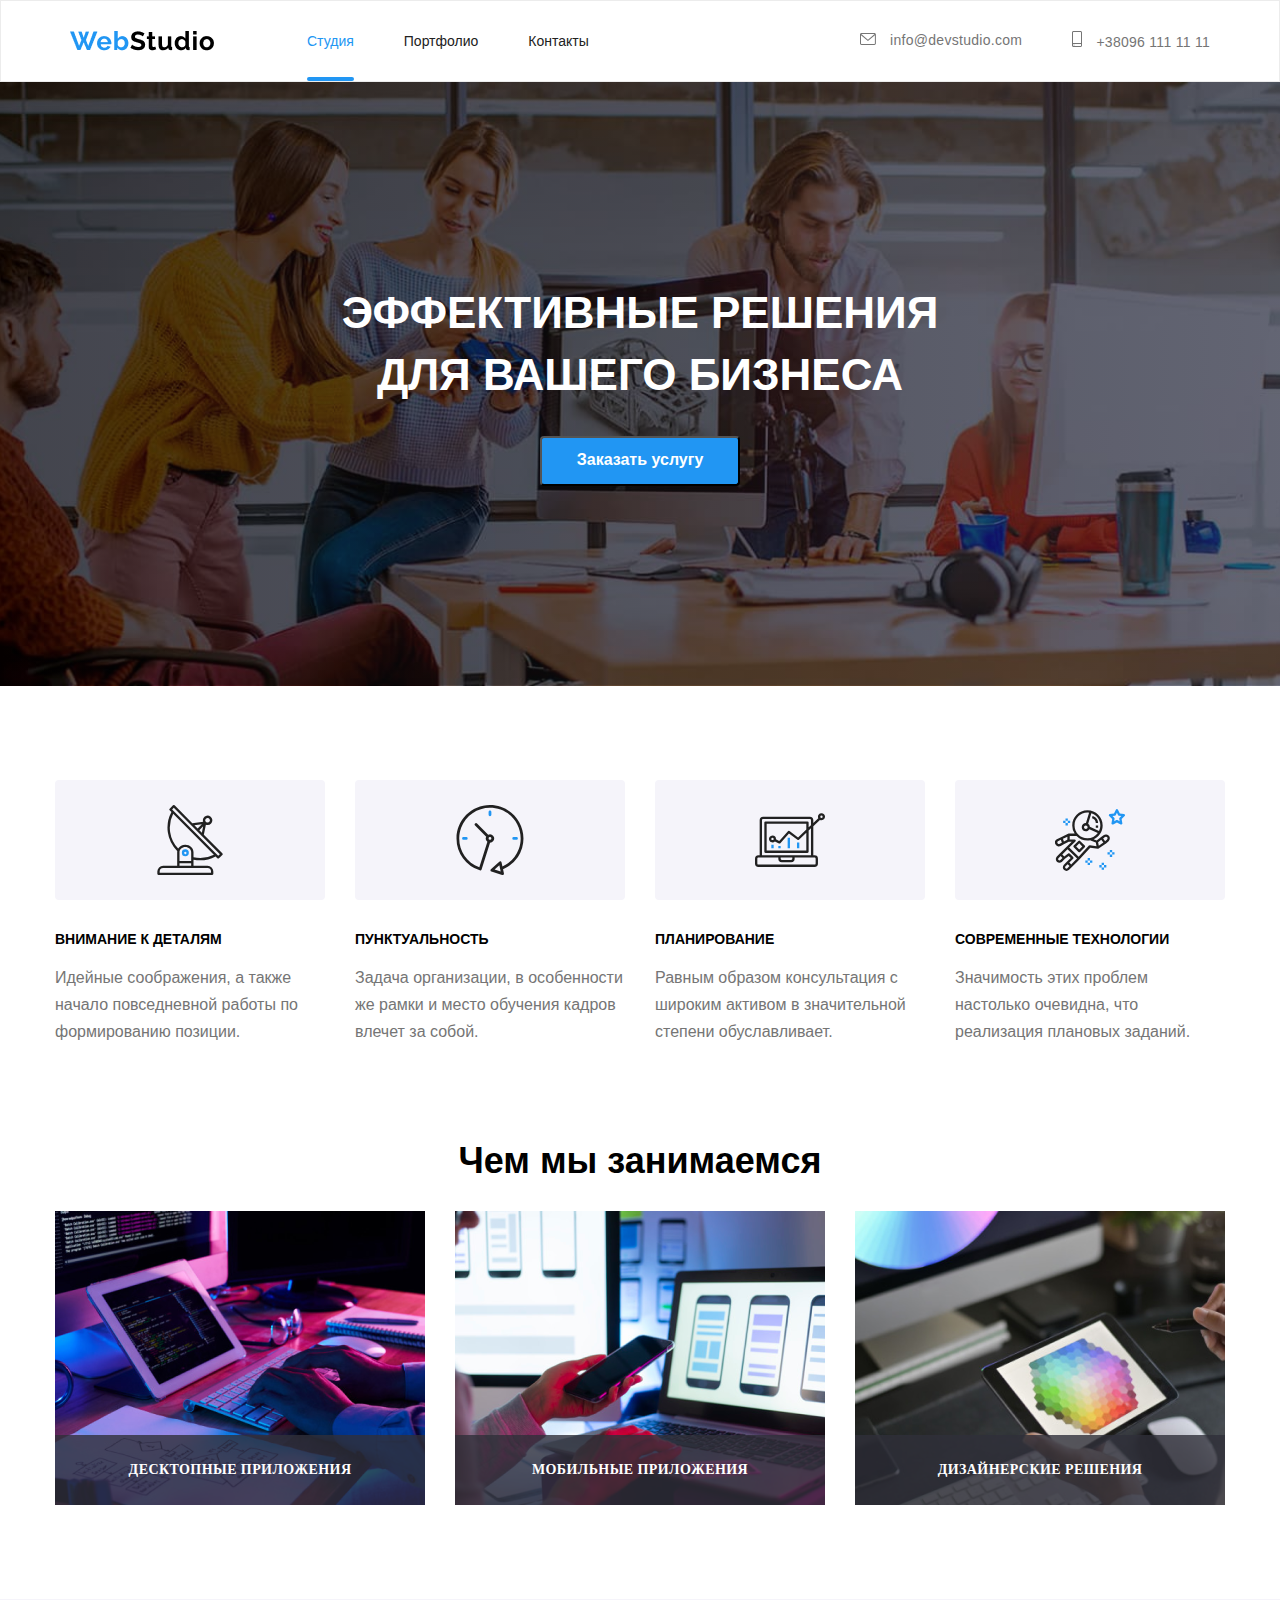
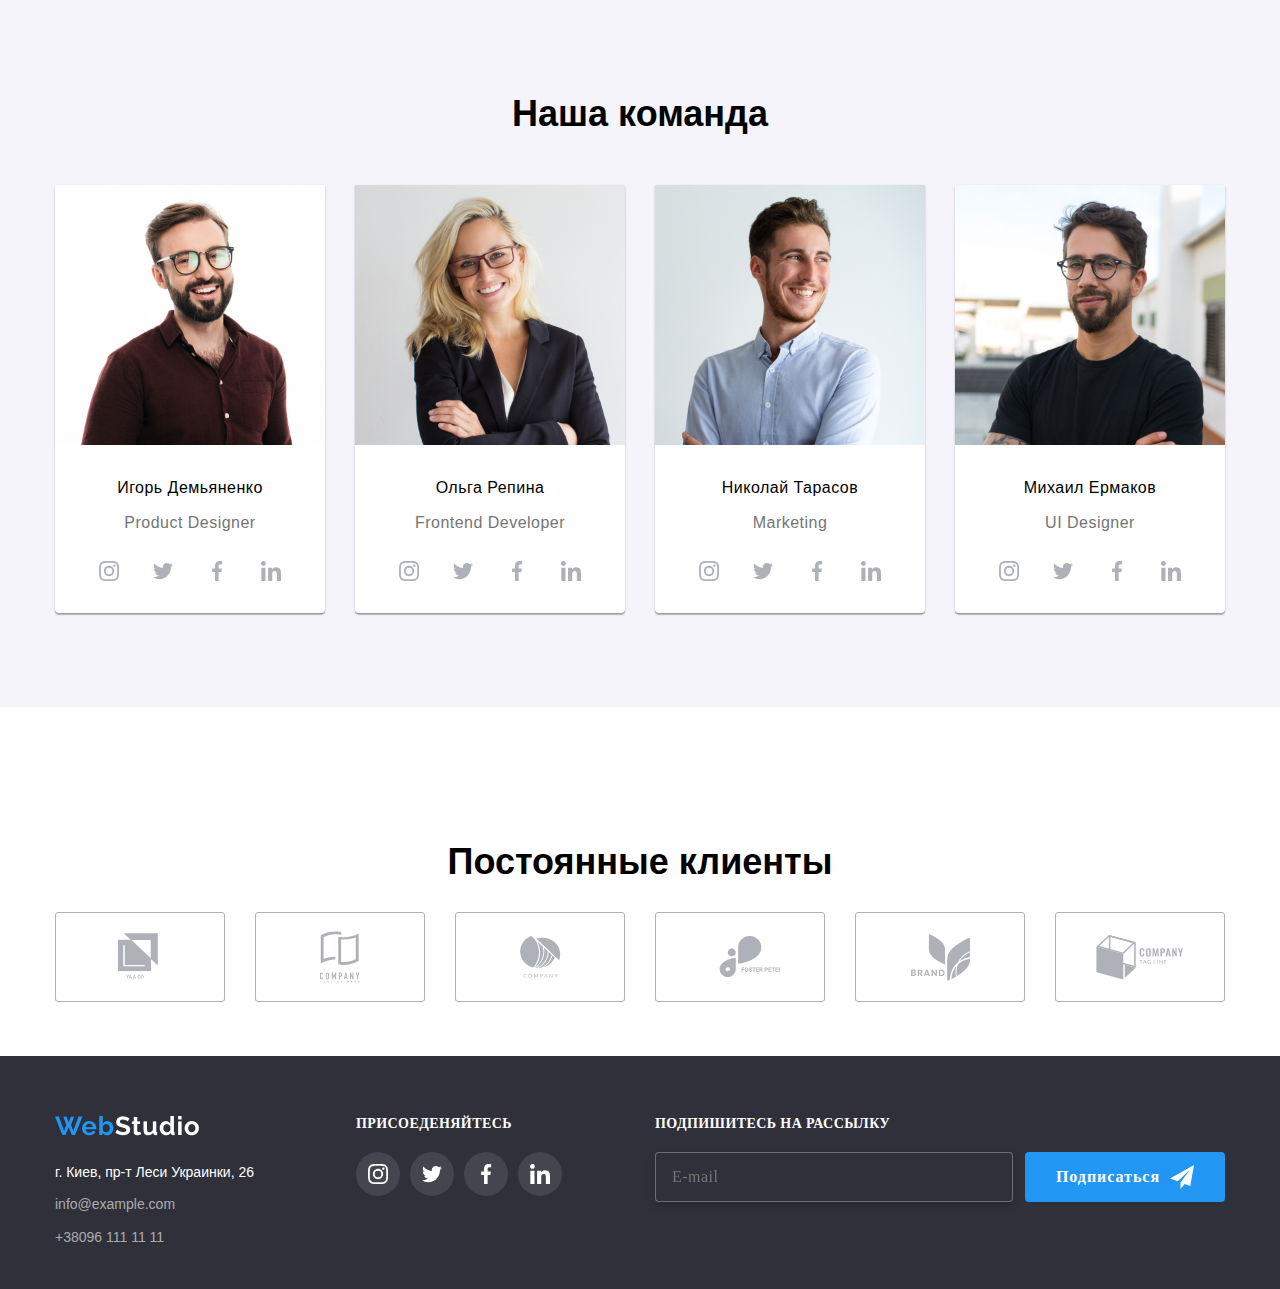
==== index.html @ a01d75df "add new folder and file" ====
<!DOCTYPE html>
<html lang="en">

<head>
    <meta charset="UTF-8">
    <meta name="viewport" content="width=device-width, initial-scale=1.0">
    <title>homework-08 </title>
    <link rel="stylesheet" href="./CSS/main.min.css">
    <link rel="preconnect" href="https://fonts.gstatic.com">
    <link href="https://fonts.googleapis.com/css2?family=Roboto:wght@400;500;700;900&display=swap" rel="stylesheet">
    <link rel="stylesheet" href="./CSS/main.min.css">
</head>

<body>
    <header>
        <nav class="main-nav">
             <img src="./images/WebStudio.png" alt="logo">    
            <ul class="nav-links">
                <li id="portfolio-studio"><a href="index.html"> Студия </a></li>
                <li><a href="portfolio.html">Портфолио </a></li>
                <li><a href="#contacts"> Контакты</a></li>
            </ul>
            <ul class="nav-contacts">
                <li><a href="mailto:info@devstudio.com">
                    <svg class="envelope">
                        <use href="./images/icons/sprite.svg#icon-envelope"></use>
                    
                    </svg>
                    info@devstudio.com</a></li>
                <li><a  href="tel:+380961111111">
                    <svg class="smartphone">
                        <use href="./images/icons/sprite.svg#icon-smartphone"></use>
                    
                    </svg>
                    +38096 111 11 11 </a></li>
            </ul>

        </nav>
    </header>
    <main>
        <section class="efective-solution">
            <h1>Эффективные решения <br> для вашего бизнеса</h1>
            <!--Modal window-->
            <button class="order-service" data-modal-open >Заказать услугу</button>
            <div class="backdrop is-hidden" data-modal>
                        <div class="modal">  
                            <h2 class="modal-header">Оставьте свои данные, мы вам перезвоним</h2>
                            <button class="close-btn" data-modal-close>
                                <svg class="svg-close">
                                    <use href="./images/icons/symbol.svg#icon-Vector-1"></use>
                                </svg>
                            </button>
                          
                            <form class="form-modal">
                                <div class="form-field">
                                    <label for="name"class="form-label">Имя</label>
                                    <input type="text" id="name"class="form-input"/>
                                    <svg class="tag-tube">
                                        <use href="./images/icons/sprite1.svg#icon-Vector"></use>
                                    </svg>
                                </div>
                                <div class="form-field">
                                    <label for="tel" class="form-label">Телефон</label>
                                    <input type="tel" id="tel" class="form-input"/>
                                    <svg class="tag-man">
                                        <use href="./images/icons/sprite1.svg#icon-Vector-1"></use>
                                    </svg>
                                </div>
                                <div class="form-field">
                                    <label for="email" class="form-label">Почта</label>
                                    <input type="email" id="email"class="form-input"/>
                                    <svg class="tag-envelop">
                                        <use href="./images/icons/sprite1.svg#icon-Vector-2"></use>
                                    </svg>
                                </div>
                                <div class="form-field" >
                                    <label for="comments"class="form-label">Комментарии</label>
                                    <textarea class="comments" name="text" id="comments" cols="30" rows="10" placeholder="Введите текст" ></textarea>
                                </div>
                                <div class="agreement">
                                   <label class="check-lable">
                                       <input type="checkbox" name="result" value="" class="checkbox">
                                       <span class="check-blok"> </span>
                                       Соглашаюсь с рассылкой и принимаю <a href="#">Условия договора</a>
                                 </label> 
                                </div>
                                <button type="submit" class="send">Отправить</button>
                            </form>
                        </div>
            </div>
        </section>
        
        
        
        <div class="container">
            <ul class="dignities">
                <li>
                    <div class="icon-box">
                    <svg class="icon">
                        <use href="./images/icons/sprite.svg#icon-antenna-1">
                    
                        </use>
                    </svg>
                    </div>
                    <span>Внимание к деталям</span>
                    <p>Идейные соображения, а также начало повседневной работы по формированию позиции.</p>
                </li>
                <li> 
                    <div class="icon-box">
                    <svg class="icon"  >
                        <use href="./images/icons/sprite.svg#icon-clock-1">
                    
                        </use>
                    </svg>
                </div>
                    <span>Пунктуальность</span>
                    <p>Задача организации, в особенности же рамки и место обучения кадров влечет за собой.</p>
                </li>
                <li>
                    <div class="icon-box">
                        <svg class="icon">
                            <use href="./images/icons/sprite.svg#icon-diagram-1">
                    
                            </use>
                        </svg>
                    </div>
                    <span>Планирование</span>
                    <p>Равным образом консультация с широким активом в значительной степени обуславливает.</p>
                </li>
                <li>
                    <div class="icon-box">
                        <svg class="icon">
                            <use href="./images/icons/sprite.svg#icon-astronaut-1">
                    
                            </use>
                        </svg>
                    </div>
                    <span>Современные технологии</span>
                    <p> Значимость этих проблем настолько очевидна, что реализация плановых заданий. </p>
                </li>
            </ul>
        </div>
       <!--Our work--> 
        <section class="our-work">
            <h2 class="head2">Чем мы занимаемся </h2>
            <ul class="studio-images">
                <li>
                    <div class="box1"><img src="./images/png/box1.png" alt="набор на клавиатуре">
                        <p class="apps1"> Десктопные приложения</p>
                    </div>
                </li>
                <li>
                    <div class="box2"><img src="./images/png/box2.png" alt="телефон и Macbook">
                        <p class="apps2">Мобильные приложения</p>
                    </div>
                </li>
                <li>
                    <div class="box3"><img src="./images/png/box3.png" alt="Ipad">
                        <p class="apps3">Дизайнерские решения</p>
                    </div>
                </li>
            </ul>
        </section>
        <!--Our team-->
         <section class="our-team">
           
            <h2 class="team">Наша команда</h2>
            <ul class="team-photo">
                <li><img src="./images/jpeg/img.jpg" alt="Игорь Демьяненко">
                
                    <div class="name">Игорь Демьяненко</div>
            
                     <p  class="occupation">Product Designer</p>  
                 <div>  
                      <ul class="social-links">
                       <li class="link-list">
                           <a class="link" href="https://www.instagram.com/?hl=ru">
                               <svg class="social-icon">
                                   <use href="./images/icons/sprite.svg#icon-instagram-2"></use>

                               </svg>
                           </a>
                       </li>
                       <li class="link-list"> 
                        <a class="link" href="https://twitter.com/login?lang=ru" >
                            <svg class="social-icon">
                                <use href="./images/icons/sprite.svg#icon-twitter-1"></use>
                        
                            </svg>
                        </a>
                       </li>
                       <li class="link-list">
                           <a class="link" href="https://www.facebook.com/" >
                        <svg class="social-icon">
                            <use href="./images/icons/sprite.svg#icon-facebook-1"></use>
                    
                        </svg>
                    </a></li>
                       <li class="link-list">
                           <a class="link" href="https://www.linkedin.com/" >
                        <svg class="social-icon">
                            <use href="./images/icons/sprite.svg#icon-linkedin-1"></use>
                    
                        </svg >
                    </a></li>

                   </ul>
                </div> 
             </li>

                <li>
                    <img src="./images/jpeg/img(1).jpg" alt="Ольга Репина">
                
                      <div class="name">  Ольга Репина</div>
                   
                     <p class="occupation">Frontend Developer</p>
            
                    <div> <ul class="social-links">
                            <li class="link-list">
                                <a class="link" href="https://www.instagram.com/?hl=ru" >
                                    <svg class="social-icon">
                                        <use href="./images/icons/sprite.svg#icon-instagram-2"></use>
                    
                                    </svg>
                                </a>
                            </li>
                            <li class="link-list">
                                <a class="link" href="https://twitter.com/login?lang=ru">
                                    <svg class="social-icon">
                                        <use href="./images/icons/sprite.svg#icon-twitter-1"></use>
                    
                                    </svg>
                                </a>
                            </li>
                            <li class="link-list">
                                <a class="link" href="https://www.facebook.com/" >
                                    <svg class="social-icon">
                                        <use href="./images/icons/sprite.svg#icon-facebook-1"></use>
                    
                                    </svg>
                                </a></li>
                            <li class="link-list">
                                <a class="link" href="https://www.linkedin.com/" >
                                    <svg class="social-icon">
                                        <use href="./images/icons/sprite.svg#icon-linkedin-1"></use>
                    
                                    </svg>
                                </a></li>
                    
                        </ul>
                    </div>  
                </li>
                <li>
                    <img src="./images/jpeg/img(2).jpg" alt="Николай Тарасов">
                
                       <div class="name">Николай Тарасов</div> 
                    <p  class="occupation">Marketing</p>
                        <div>
                            <ul class="social-links">
                            <li class="link-list">
                                <a class="link" href="https://www.instagram.com/?hl=ru">
                                    <svg class="social-icon">
                                        <use href="./images/icons/sprite.svg#icon-instagram-2"></use>
                    
                                    </svg>
                                </a>
                            </li>
                            <li class="link-list">
                                <a class="link" href="https://twitter.com/login?lang=ru" >
                                    <svg class="social-icon">
                                        <use href="./images/icons/sprite.svg#icon-twitter-1"></use>
                    
                                    </svg>
                                </a>
                            </li>
                            <li class="link-list">
                                <a class="link" href="https://www.facebook.com/">
                                    <svg class="social-icon">
                                        <use href="./images/icons/sprite.svg#icon-facebook-1"></use>
                    
                                    </svg>
                                </a></li>
                            <li class="link-list">
                                <a class="link" href="https://www.linkedin.com/" >
                                    <svg class="social-icon">
                                        <use href="./images/icons/sprite.svg#icon-linkedin-1"></use>
                    
                                    </svg>
                                </a></li>
                    
                           </ul>
                       </div>
                </li>
                <li>
                    <img src="./images/jpeg/img(3).jpg" alt="Михаил Ермаков">
                       <div class="name">Михаил Ермаков</div> 
                    <p class="occupation">UI Designer</p>
                         <div> 
                           <ul class="social-links">
                            <li class="link-list">
                                <a class="link" href="https://www.instagram.com/?hl=ru" >
                                    <svg class="social-icon">
                                        <use href="./images/icons/sprite.svg#icon-instagram-2"></use>
                    
                                    </svg>
                                </a>
                            </li>
                            <li class="link-list">
                                <a class="link" href="https://twitter.com/login?lang=ru" >
                                    <svg class="social-icon">
                                        <use href="./images/icons/sprite.svg#icon-twitter-1"></use>
                    
                                    </svg>
                                </a>
                            </li>
                            <li class="link-list">
                                <a class="link" href="https://www.facebook.com/" >
                                    <svg class="social-icon">
                                        <use href="./images/icons/sprite.svg#icon-facebook-1"></use>
                    
                                    </svg>
                                </a></li>
                            <li class="link-list">
                                <a class="link" href="https://www.linkedin.com/" >
                                    <svg class="social-icon">
                                        <use href="./images/icons/sprite.svg#icon-linkedin-1"></use>
                    
                                    </svg>
                                </a></li>
                    
                          </ul>
                       </div>  
                </li>
            </ul>
        </section>
        <!--Clients-->
       <section class="clients">
        <h2 class="head2">Постоянные клиенты </h2>
        <ul class="clients-tag">
            <li> 
                <a href="#" class="company-link">
                    <svg class="logo1">
                        <use href="./images/icons/sprite.svg#icon-logo-1"></use>
                    </svg>
                </a>
            </li>
            <li>
                <a href="#" class="company-link">
                    <svg class="logo2">
                        <use href="./images/icons/sprite.svg#icon-logo-2"></use>
                    </svg>
                </a>
            
            </li>
        <li>
            <a href="#" class="company-link">
                <svg class="logo3">
                    <use href="./images/icons/sprite.svg#icon-logo-3"></use>
                </svg>
            </a>
        </li>
            <li>
                <a href="#" class="company-link">
                    <svg class="logo4">
                        <use href="./images/icons/sprite.svg#icon-logo-4"></use>
                    </svg>
                </a>
            </li>
         <li>
                <a href="#" class="company-link">
                
                    <svg class="logo5">
                        <use href="./images/icons/sprite.svg#icon-logo-5"></use>
                    </svg>
                </a>
        <li>
            <a href="#" class="company-link">
                <svg class="logo6">
                    <use href="./images/icons/sprite.svg#icon-logo-6"></use>
                </svg>
            </a>
        </li>
        </ul>
       </section>
    </main>
    <footer >
    <div class="footer-links">
        <div class="contacts">
            <img src="images/WebStudio(2).png" alt="logo">
            <address id="contacts">
                <ul class="foot-contacts">
                    <li>г. Киев, пр-т Леси Украинки, 26</li>
                    <li><a href="mailto:info@example.com"> info@example.com</a></li>
                    <li><a href="tel:+380961111111">+38096 111 11 11 </a></li>
                </ul>

            </address>
            </div> 
            <div class="footer-social-links">
                <span class="links-title"> ПРИСОЕДЕНЯЙТЕСЬ</span>
                    <ul class="our-social-links">
                        <li class="our-link-icon">
                            <a class="our-link" href="https://www.instagram.com/?hl=ru" >
                                <svg class="our-social-icon">
                                    <use href="./images/icons/sprite.svg#icon-instagram-2"></use>

                            </svg>
                        </a>
                    </li>
                    <li class="our-link-icon">
                        <a class="our-link" href="https://twitter.com/login?lang=ru" >
                            <svg class="our-social-icon">
                                <use href="./images/icons/sprite.svg#icon-twitter-1"></use>

                            </svg>
                        </a>
                    </li>
                    <li class="our-link-icon">
                        <a class="our-link" href="https://www.facebook.com/" >
                            <svg class="our-social-icon">
                                <use href="./images/icons/sprite.svg#icon-facebook-1"></use>

                            </svg>
                        </a></li>
                    <li class="our-link-icon">
                        <a class="our-link" href="https://www.linkedin.com/" >
                            <svg class="our-social-icon">
                                <use href="./images/icons/sprite.svg#icon-linkedin-1"></use>

                            </svg>
                        </a>
                   </li>
               </ul>
           </div>
           <div class="bottom-form">
              <span class="links-title"> ПОДПИШИТЕСЬ  НА РАССЫЛКУ</span>
                 <form  class="foot-form">
                    <label>
                        <input type="email" placeholder="E-mail" class="formspace">
                    </label>
                    <button type="submit" class="send-letter"> Подписаться
                        <svg class="subscribe">
                            <use href="./images/icons/sprite1.svg#icon-icon-send"></use>
                        </svg>
                    </button>
                </form>
            </div>
            
       </div>
    </footer >
   <script src="./JS/modal.js"></script>
</body>

</html>
---- CSS/main.min.css ----
@font-face{font-family:"Roboto";src:url(../../fonts/Roboto.html);font-style:normal;font-weight:400}@font-face{font-family:"Roboto";src:url(../../fonts/RobotoMedium.html);font-style:normal;font-weight:500}@font-face{font-family:"Roboto";src:url(../../fonts/Roboto.html);font-style:bold;font-weight:700}@font-face{font-family:"Roboto";src:url(../../fonts/RobotoBlack.html);font-style:normal;font-weight:900}/*! modern-normalize v1.0.0 | MIT License | https://github.com/sindresorhus/modern-normalize */*,*::before,*::after{box-sizing:border-box}:root{-moz-tab-size:4;tab-size:4}html{line-height:1.15;-webkit-text-size-adjust:100%}body{margin:0}body{font-family:system-ui,-apple-system,"Segoe UI",Roboto,Helvetica,Arial,sans-serif,"Apple Color Emoji","Segoe UI Emoji"}hr{height:0;color:inherit}abbr[title]{text-decoration:underline dotted}b,strong{font-weight:bolder}code,kbd,samp,pre{font-family:ui-monospace, SFMono-Regular, Consolas, "Liberation Mono", Menlo, monospace;font-size:1em}small{font-size:80%}sub,sup{font-size:75%;line-height:0;position:relative;vertical-align:baseline}sub{bottom:-0.25em}sup{top:-0.5em}table{text-indent:0;border-color:inherit}button,input,optgroup,select,textarea{font-family:inherit;font-size:100%;line-height:1.15;margin:0}button,select{text-transform:none}button,[type="button"],[type="reset"],[type="submit"]{-webkit-appearance:button}::-moz-focus-inner{border-style:none;padding:0}:-moz-focusring{outline:1px dotted ButtonText}:-moz-ui-invalid{box-shadow:none}legend{padding:0}progress{vertical-align:baseline}::-webkit-inner-spin-button,::-webkit-outer-spin-button{height:auto}[type="search"]{-webkit-appearance:textfield;outline-offset:-2px}::-webkit-search-decoration{-webkit-appearance:none}::-webkit-file-upload-button{-webkit-appearance:button;font:inherit}summary{display:list-item}body{font-family:"Roboto", sans-serif;padding:0px;margin:0px;width:100%}ul{list-style:none;padding-inline-start:0px;margin-block-start:0;margin-block-end:0}a{text-decoration:none}main{margin:auto;font-family:"Roboto", sans-serif}header{border:1px solid #ececec}.main-nav{display:flex;align-items:center;width:1170px;margin:auto;padding-left:15px;padding-right:15px;padding-top:30px;padding-bottom:30px}.nav-links{display:flex;margin-left:93px}.nav-links a{position:relative;color:#212121;font-size:14px;font-weight:500;font-family:"Roboto", sans-serif;font-style:normal;cursor:pointer;transition:250ms cubic-bezier(0.4, 0, 0.2, 1)}.nav-links a::after{position:absolute;top:44px;left:0;content:"";width:100%;height:4px;border-radius:2px;background-color:#2196f3;opacity:0}#portfolio-studio a{color:#2196f3}#portfolio-studio a::after{color:#2196f3;opacity:1}.nav-links>li{margin-right:50px}.nav-links :hover{color:#2196f3}.nav-links :focus{color:#2196f3}.nav-links :last-child{margin-right:0px}.nav-contacts{display:flex;margin-left:auto;transition:250ms cubic-bezier(0.4, 0, 0.2, 1)}.nav-contacts :hover,.nav-contacts :focus{fill:#2196f3;color:#2196f3}.nav-contacts :not(:first-child){margin-left:50px}.nav-contacts a{font-family:"Roboto", sans-serif;font-style:normal;font-weight:500;font-size:14px;line-height:16px;letter-spacing:0.02em;color:#757575;transition:250ms cubic-bezier(0.4, 0, 0.2, 1)}.smartphone{display:inline-flex;width:10px;height:16px;margin-right:10px;align-items:center;fill:currentColor}.envelope{display:inline-flex;width:16px;height:12px;margin-right:10px;align-items:center;fill:currentColor}.efective-solution{text-align:center;background-color:#c4c4c4;background-image:linear-gradient(to right, rgba(0,0,0,0.5), rgba(47,48,58,0.4)),url(../images/Img1.jpg);max-width:1600px;justify-content:center;margin:auto;background-repeat:no-repeat;background-size:cover;background-position:center;color:#fff;padding-bottom:200px}.efective-solution>h1{margin:0px;padding-top:200px;padding-bottom:30px;font-size:44px;font-weight:700;font-style:normal;line-height:1.4;text-transform:uppercase}.order-service{background-color:#2196f3;color:#fff;width:200px;height:50px;border-radius:4px;font-size:16px;font-weight:700;transition:250ms cubic-bezier(0.4, 0, 0.2, 1)}.backdrop{position:fixed;top:0;left:0;width:100%;height:100%;background-color:rgba(0,0,0,0.2);transition:250ms cubic-bezier(0.4, 0, 0.2, 1);opacity:1;z-index:2}.backdrop.is-hidden{opacity:0;pointer-events:none}.modal{position:absolute;top:50%;left:50%;width:528px;height:581px;transform:translate(-50%, -50%);background-color:#fff;border-radius:4px;box-shadow:0px 1px 3px rgba(0,0,0,0.12),0px 1px 1px rgba(0,0,0,0.14),0px 2px 1px rgba(0,0,0,0.2);padding:40px}.close-btn{position:absolute;top:8px;right:8px;display:flex;justify-content:center;align-items:center;width:30px;height:30px;background-color:#fff;border-radius:50%;border:1px solid rgba(0,0,0,0.1);padding:6px}.svg-close{width:11px;height:11px;transition:250ms cubic-bezier(0.4, 0, 0.2, 1)}.svg-close:hover{fill:#2196f3}.modal-header{font-family:Roboto;font-size:20px;font-style:normal;font-weight:700;line-height:23px;letter-spacing:0.03em;text-align:center;color:#212121;margin:0;margin-bottom:12px}.send{align-items:center;justify-content:center;width:200px;height:50px;color:#ffffff;background-color:#2196f3;border-radius:4px;font-family:Roboto;font-size:16px;font-style:normal;font-weight:700;line-height:30px;letter-spacing:0.06em;text-align:center;border:none;padding:0;transition:250ms cubic-bezier(0.4, 0, 0.2, 1)}.send:focus,.send:hover{box-shadow:0px 4px 4px 0px rgba(0,0,0,0.25);box-shadow:0px 4px 4px 0px rgba(0,0,0,0.25);outline-color:#2196f3}.form-modal{width:100%;font-family:"Roboto" sans-serif;font-size:12px;color:#212121}.form-field{display:flex;flex-direction:column;justify-content:left;position:relative}.form-input{display:block;padding:11px 12px;border:1px solid;border-radius:4px;border-color:rgba(33,33,33,0.2);margin-bottom:10px;padding-left:40px;transition:250ms cubic-bezier(0.4, 0, 0.2, 1)}.form-input:focus{outline-color:#2196f3}.form-input:focus+.tag-tube,.form-input:focus+.tag-man,.form-input:focus+.tag-envelop{fill:#2196f3}.form-label{margin-bottom:4px;font-family:Roboto;font-size:12px;font-style:normal;font-weight:400;line-height:14px;letter-spacing:0.01em;text-align:left;color:#757575}.tag-tube{width:12px;height:12px;position:absolute;top:30px;left:14px;transition:250ms cubic-bezier(0.4, 0, 0.2, 1)}.tag-man{width:13px;height:13px;position:absolute;top:30px;left:14px;transition:250ms cubic-bezier(0.4, 0, 0.2, 1)}.tag-envelop{width:15px;height:12px;position:absolute;top:30px;left:14px;transition:250ms cubic-bezier(0.4, 0, 0.2, 1)}.comments{padding:11px 12px;border:1px solid rgba(33,33,33,0.2);border-radius:4px;margin-bottom:20px;font-family:Roboto;font-size:14px;font-style:normal;font-weight:400;line-height:16px;letter-spacing:0.01em;text-align:left;width:448px;height:120px;color:#212121;transition:250ms cubic-bezier(0.4, 0, 0.2, 1)}.comments::placeholder{color:rgba(117,117,117,0.5);text-align:left}.comments:focus{outline-color:#2196f3}.agreement{font-family:Roboto;font-size:14px;font-style:normal;font-weight:400;line-height:24px;letter-spacing:0.03em;text-align:center;color:#757575;margin-bottom:30px}.check-blok{display:inline-block;width:16px;height:15px;background-image:url(../images/icons/Vector4-1.svg);background-repeat:no-repeat;margin-right:7px}.checkbox{appearance:none;transition:250ms cubic-bezier(0.4, 0, 0.2, 1)}.check-lable{display:flex;justify-content:center;align-items:center;font-family:Roboto;font-size:14px;font-style:normal;font-weight:400;line-height:24px;letter-spacing:0.03em}.checkbox:checked+.check-blok{background-color:#2196f3;background-image:url(../images/icons/Vector3.svg);background-repeat:no-repeat;border-radius:2px;border:2px solid #2196f3;background-size:contain}.agreement label a{position:relative;color:#2196f3}.agreement label a::after{position:absolute;top:17px;left:0;content:"";width:100%;height:1px;background-color:#2196f3}.icon-check{display:block;width:16px;height:15px;padding:0;margin:0;position:absolute;top:20px;right:403px}.icon-box{display:flex;width:270px;height:120px;background-color:#f5f4fa;border-radius:4px;margin-bottom:30px;justify-content:center;align-items:center}.icon{width:70px;height:70px}.antena-icon{display:block;width:70px;height:70px;margin:auto}.container{padding-top:94px;padding-bottom:94px}.dignities{display:flex;justify-content:center;width:1170px;margin-right:auto;margin-left:auto;padding-right:15px;padding-left:15px}.dignities>li{margin-right:30px}.dignities :last-child{margin-right:0px}.dignities p{text-align:left;width:270px;color:#757575;line-height:1.7;font-size:14;margin-bottom:0px}.dignities span{text-transform:uppercase;font-weight:700;font-size:14px}.our-work{justify-content:center;width:1170px;margin-right:auto;margin-left:auto;padding-bottom:94px}.head2{text-align:center;font-size:36px;margin-top:0px;line-height:1.16}.studio-images img{width:370px;height:294px}.studio-images{display:flex;justify-content:center;margin-top:0px;padding-left:15px;padding-right:15px;width:1170px;margin-block-start:0px;margin-block-end:0px}.box1{margin-right:30px;height:294px;position:relative;z-index:1}.box2{margin-right:30px;position:relative;height:294px;z-index:1}.box3{position:relative;height:294px;z-index:1}.apps1,.apps2,.apps3{position:absolute;bottom:0;width:370px;height:70px;background-color:rgba(47,48,58,0.8);color:#fff;font-family:Roboto;font-size:14px;font-style:normal;font-weight:700;line-height:16px;letter-spacing:0.03em;text-align:center;text-transform:uppercase;margin-block-start:0;margin-block-end:0;padding-top:27px;padding-bottom:27px}.our-team{background-color:#f5f4fa;padding-top:94px;padding-bottom:94px}.team{text-align:center;font-size:36px;margin-block-start:0px;margin-block-end:px}.team-photo{display:flex;justify-content:center;align-items:center;width:1170px;margin-right:auto;margin-left:auto;margin-top:50px;margin-block-end:0px}.team-photo img{width:270px;height:260px}.team-photo>li{width:270px;height:428px;background-color:#fff;margin-right:30px;box-shadow:0px 1px 3px rgba(0,0,0,0.12),0px 1px 1px rgba(0,0,0,0.14),0px 2px 1px rgba(0,0,0,0.2);border-radius:0px 0px 4px 4px}.team-photo :nth-child(4){margin-right:0px}.name{font-style:normal;font-weight:500;font-size:16px;line-height:1.18;text-align:center;justify-content:center;letter-spacing:0.03em;margin-top:30px;margin-left:auto;margin-right:0px}.occupation{text-align:center;width:270px;color:#757575;font-size:16px;line-height:1.18;letter-spacing:0.03em}.social-links{display:flex;box-sizing:border-box;width:206px;height:44px;margin-right:auto;margin-left:auto}.link{display:flex;width:44px;height:44px;background-color:#ffffff;border-radius:50%;justify-content:center;align-items:center;transition:250ms cubic-bezier(0.4, 0, 0.2, 1)}.link:hover{background-color:#2196f3}.link:hover .social-icon{fill:#ffffff}.link:focus{background-color:#2196f3}.link:focus .social-icon{fill:#ffffff}.link-list:not(:last-child){margin-right:10px}.social-icon{fill:#afb1b8;width:20px;height:20px;transition:250ms cubic-bezier(0.4, 0, 0.2, 1)}.clients{width:1170px;margin:auto;padding-top:134px;padding-bottom:54px;align-items:center;justify-content:center}.clients-tag{width:1170px;display:inline-flex;margin:auto}.clients-tag :not(:last-child){margin-right:30px}.company-link{display:flex;justify-content:center;align-items:center;box-sizing:border-box;width:170px;height:90px;border:solid 1px #afb1b8;border-radius:3px;background-color:#fff;transition:250ms cubic-bezier(0.4, 0, 0.2, 1)}.company-link:hover{border-color:#2196f3}.company-link .logo1 :hover,.company-link .logo2 :hover,.company-link .logo3 :hover,.company-link .logo4 :hover,.company-link .logo5 :hover,.company-link .logo6 :hover{fill:#2196f3}.company-link:hover .logo1,.company-link:hover .logo2,.company-link:hover .logo3,.company-link:hover .logo4,.company-link:hover .logo5,.company-link:hover .logo6{fill:#2196f3}.company-link .logo1 :focus,.company-link .logo2 :focus,.company-link .logo3 :focus,.company-link .logo4 :focus,.company-link .logo5 :focus,.company-link .logo6 :focus{fill:#2196f3}.company-link:focus .logo1,.company-link:focus .logo2,.company-link:focus .logo3,.company-link:focus .logo4,.company-link:focus .logo5,.company-link:focus .logo6{fill:#2196f3}.logo1{width:44px;height:49px;fill:#afb1b8;transition:250ms cubic-bezier(0.4, 0, 0.2, 1)}.logo2{width:40px;height:52px;fill:#afb1b8;transition:250ms cubic-bezier(0.4, 0, 0.2, 1)}.logo3{width:41px;height:42px;fill:#afb1b8;transition:250ms cubic-bezier(0.4, 0, 0.2, 1)}.logo4{width:80px;height:42px;fill:#afb1b8;transition:250ms cubic-bezier(0.4, 0, 0.2, 1)}.logo5{width:59px;height:47px;fill:#afb1b8;transition:250ms cubic-bezier(0.4, 0, 0.2, 1)}.logo6{width:88px;height:45px;fill:#afb1b8;transition:250ms cubic-bezier(0.4, 0, 0.2, 1)}.clients-tag a:focus{border-color:#2196f3}footer{background-color:#2f303a}.footer-links{display:flex;padding-top:60px;padding-bottom:39px;width:1170px;margin:auto}.contacts{width:231px}.links-title{display:block;color:#fff;font-family:Roboto;font-size:14px;font-style:normal;font-weight:700;line-height:16px;letter-spacing:0.03em;text-align:left;margin-top:0;margin-bottom:20px}.foot-contacts a{color:rgba(255,255,255,0.6);font-size:14px;font-style:normal}.foot-contacts>li{color:#fff;font-style:normal;font-size:14px}.foot-contacts :not(:last-child){padding-bottom:9px}.foot-contacts{margin-block-start:0px;margin-block-end:0px;padding-top:20px;font-family:Roboto, sans-serif;line-height:1.7;font-size:14px}.footer-social-links{margin-left:70px}.bottom-form{display:block;margin-left:93px}.foot-form{display:flex}.send-letter{display:flex;width:200px;height:50px;color:#fff;background-color:#2196f3;border-radius:4px;font-family:"Roboto";font-size:16px;font-style:normal;font-weight:700;line-height:30px;letter-spacing:0.06em;text-align:center;border:none;align-items:center;margin-left:12px;justify-content:center}.subscribe{top:13px;left:138px;width:24px;height:24px;fill:#fff;margin-left:10px}.formspace{width:358px;height:50px;left:815px;top:2785px;border:1px solid rgba(255,255,255,0.3);box-sizing:border-box;filter:drop-shadow(0px 4px 4px rgba(0,0,0,0.15));border-radius:4px;background:#2f303a;font-family:"Roboto";font-size:16px;font-style:normal;font-weight:400;line-height:20px;letter-spacing:0.03em;text-align:left;padding:15px 16px;color:#fff}.our-social-links{display:flex;box-sizing:border-box;width:206px;height:44px;margin:auto}.our-link{display:flex;width:44px;height:44px;background-color:rgba(255,255,255,0.1);border-radius:50%;justify-content:center;align-items:center;transition:250ms cubic-bezier(0.4, 0, 0.2, 1)}.our-link:hover{background-color:#2196f3}.our-link:focus{background-color:#2196f3}.our-link-icon:not(:last-child){margin-right:10px}.our-social-icon{fill:#fff;width:20px;height:20px}.portfolio{width:1170px;justify-content:center;margin:auto;padding-top:94px;padding-bottom:50px}.portfolio-buttons{margin-block-start:0px;margin-block-end:0px;padding-inline-start:0px;display:flex;justify-content:center}.portfolio-buttons :not(:last-child){margin-right:8px}.button{color:#212121;border-radius:4px;font-size:16px;font-weight:500;background-color:#f5f4fa;border:#fff;padding:10px 22px;transition:250ms cubic-bezier(0.4, 0, 0.2, 1)}.button:hover{background-color:#2196f3;color:#fff;border-radius:4px}.button:focus{background-color:#2196f3;color:#fff;border-radius:4px}.container-portfolio{justify-content:center;padding-left:15px;padding-right:15px;padding-bottom:94px}.portfolio-photo{display:flex;justify-content:center;flex-wrap:wrap;margin-right:auto;margin-left:auto;margin-block-start:0px;width:1170px}.portfolio-photo :nth-child(3n+3){margin-right:0px}.portfolio-photo :nth-last-child(-n+3){margin-bottom:0px}.card-image{width:370px;height:294px;margin-bottom:20px}.portfolio-list{width:370px;height:404px;font-size:18px;font-weight:700;letter-spacing:0.06em;background-color:#fff;border:1px solid #eeeeee;margin-bottom:20px;margin-right:30px}.portfolio-links{display:block;width:370px;height:auto;padding-bottom:20px;height:404px;transition:transform 250ms cubic-bezier(0.4, 0, 0.2, 1)}.portfolio-links:hover,.portfolio-links:focus{box-shadow:0px 1px 1px rgba(0,0,0,0.12),0px 4px 4px rgba(0,0,0,0.06),1px 4px 6px rgba(0,0,0,0.16)}.card{width:370px;height:404px}.link-description{margin-block-start:0;margin-block-end:0;margin-left:24px;font-size:18px;font-weight:bold;color:#212121}.card-content{margin-left:24px;margin-top:20px;font-size:16px;font-weight:400;color:#757575}.card-text{width:100%;padding-top:20px}.explanation::before{display:inline-block;position:absolute;content:"";width:100%;height:100%;background-color:rgba(33,150,243,0.9);transform:translateY(100%);transition:transform 250ms cubic-bezier(0.4, 0, 0.2, 1)}.explanation{display:block;position:relative;overflow:hidden}.text{position:absolute;top:63px;left:24px;width:322px;height:168px;color:#fff;margin:0;font-family:Roboto;font-size:18px;font-style:normal;font-weight:400;line-height:28px;letter-spacing:0.03em;text-align:left;transform:translateY(250px);transition:transform 250ms cubic-bezier(0.4, 0, 0.2, 1)}.portfolio-links:hover .text{transform:translateY(0)}.portfolio-links:focus .text{transform:translateY(0)}.portfolio-links:focus ::before{transform:translateY(0)}.portfolio-links:hover ::before{transform:translateY(0)}
/*# sourceMappingURL=main.min.css.map */
---- CSS/main.min.css ----
@font-face{font-family:"Roboto";src:url(../../fonts/Roboto.html);font-style:normal;font-weight:400}@font-face{font-family:"Roboto";src:url(../../fonts/RobotoMedium.html);font-style:normal;font-weight:500}@font-face{font-family:"Roboto";src:url(../../fonts/Roboto.html);font-style:bold;font-weight:700}@font-face{font-family:"Roboto";src:url(../../fonts/RobotoBlack.html);font-style:normal;font-weight:900}/*! modern-normalize v1.0.0 | MIT License | https://github.com/sindresorhus/modern-normalize */*,*::before,*::after{box-sizing:border-box}:root{-moz-tab-size:4;tab-size:4}html{line-height:1.15;-webkit-text-size-adjust:100%}body{margin:0}body{font-family:system-ui,-apple-system,"Segoe UI",Roboto,Helvetica,Arial,sans-serif,"Apple Color Emoji","Segoe UI Emoji"}hr{height:0;color:inherit}abbr[title]{text-decoration:underline dotted}b,strong{font-weight:bolder}code,kbd,samp,pre{font-family:ui-monospace, SFMono-Regular, Consolas, "Liberation Mono", Menlo, monospace;font-size:1em}small{font-size:80%}sub,sup{font-size:75%;line-height:0;position:relative;vertical-align:baseline}sub{bottom:-0.25em}sup{top:-0.5em}table{text-indent:0;border-color:inherit}button,input,optgroup,select,textarea{font-family:inherit;font-size:100%;line-height:1.15;margin:0}button,select{text-transform:none}button,[type="button"],[type="reset"],[type="submit"]{-webkit-appearance:button}::-moz-focus-inner{border-style:none;padding:0}:-moz-focusring{outline:1px dotted ButtonText}:-moz-ui-invalid{box-shadow:none}legend{padding:0}progress{vertical-align:baseline}::-webkit-inner-spin-button,::-webkit-outer-spin-button{height:auto}[type="search"]{-webkit-appearance:textfield;outline-offset:-2px}::-webkit-search-decoration{-webkit-appearance:none}::-webkit-file-upload-button{-webkit-appearance:button;font:inherit}summary{display:list-item}body{font-family:"Roboto", sans-serif;padding:0px;margin:0px;width:100%}ul{list-style:none;padding-inline-start:0px;margin-block-start:0;margin-block-end:0}a{text-decoration:none}main{margin:auto;font-family:"Roboto", sans-serif}header{border:1px solid #ececec}.main-nav{display:flex;align-items:center;width:1170px;margin:auto;padding-left:15px;padding-right:15px;padding-top:30px;padding-bottom:30px}.nav-links{display:flex;margin-left:93px}.nav-links a{position:relative;color:#212121;font-size:14px;font-weight:500;font-family:"Roboto", sans-serif;font-style:normal;cursor:pointer;transition:250ms cubic-bezier(0.4, 0, 0.2, 1)}.nav-links a::after{position:absolute;top:44px;left:0;content:"";width:100%;height:4px;border-radius:2px;background-color:#2196f3;opacity:0}#portfolio-studio a{color:#2196f3}#portfolio-studio a::after{color:#2196f3;opacity:1}.nav-links>li{margin-right:50px}.nav-links :hover{color:#2196f3}.nav-links :focus{color:#2196f3}.nav-links :last-child{margin-right:0px}.nav-contacts{display:flex;margin-left:auto;transition:250ms cubic-bezier(0.4, 0, 0.2, 1)}.nav-contacts :hover,.nav-contacts :focus{fill:#2196f3;color:#2196f3}.nav-contacts :not(:first-child){margin-left:50px}.nav-contacts a{font-family:"Roboto", sans-serif;font-style:normal;font-weight:500;font-size:14px;line-height:16px;letter-spacing:0.02em;color:#757575;transition:250ms cubic-bezier(0.4, 0, 0.2, 1)}.smartphone{display:inline-flex;width:10px;height:16px;margin-right:10px;align-items:center;fill:currentColor}.envelope{display:inline-flex;width:16px;height:12px;margin-right:10px;align-items:center;fill:currentColor}.efective-solution{text-align:center;background-color:#c4c4c4;background-image:linear-gradient(to right, rgba(0,0,0,0.5), rgba(47,48,58,0.4)),url(../images/Img1.jpg);max-width:1600px;justify-content:center;margin:auto;background-repeat:no-repeat;background-size:cover;background-position:center;color:#fff;padding-bottom:200px}.efective-solution>h1{margin:0px;padding-top:200px;padding-bottom:30px;font-size:44px;font-weight:700;font-style:normal;line-height:1.4;text-transform:uppercase}.order-service{background-color:#2196f3;color:#fff;width:200px;height:50px;border-radius:4px;font-size:16px;font-weight:700;transition:250ms cubic-bezier(0.4, 0, 0.2, 1)}.backdrop{position:fixed;top:0;left:0;width:100%;height:100%;background-color:rgba(0,0,0,0.2);transition:250ms cubic-bezier(0.4, 0, 0.2, 1);opacity:1;z-index:2}.backdrop.is-hidden{opacity:0;pointer-events:none}.modal{position:absolute;top:50%;left:50%;width:528px;height:581px;transform:translate(-50%, -50%);background-color:#fff;border-radius:4px;box-shadow:0px 1px 3px rgba(0,0,0,0.12),0px 1px 1px rgba(0,0,0,0.14),0px 2px 1px rgba(0,0,0,0.2);padding:40px}.close-btn{position:absolute;top:8px;right:8px;display:flex;justify-content:center;align-items:center;width:30px;height:30px;background-color:#fff;border-radius:50%;border:1px solid rgba(0,0,0,0.1);padding:6px}.svg-close{width:11px;height:11px;transition:250ms cubic-bezier(0.4, 0, 0.2, 1)}.svg-close:hover{fill:#2196f3}.modal-header{font-family:Roboto;font-size:20px;font-style:normal;font-weight:700;line-height:23px;letter-spacing:0.03em;text-align:center;color:#212121;margin:0;margin-bottom:12px}.send{align-items:center;justify-content:center;width:200px;height:50px;color:#ffffff;background-color:#2196f3;border-radius:4px;font-family:Roboto;font-size:16px;font-style:normal;font-weight:700;line-height:30px;letter-spacing:0.06em;text-align:center;border:none;padding:0;transition:250ms cubic-bezier(0.4, 0, 0.2, 1)}.send:focus,.send:hover{box-shadow:0px 4px 4px 0px rgba(0,0,0,0.25);box-shadow:0px 4px 4px 0px rgba(0,0,0,0.25);outline-color:#2196f3}.form-modal{width:100%;font-family:"Roboto" sans-serif;font-size:12px;color:#212121}.form-field{display:flex;flex-direction:column;justify-content:left;position:relative}.form-input{display:block;padding:11px 12px;border:1px solid;border-radius:4px;border-color:rgba(33,33,33,0.2);margin-bottom:10px;padding-left:40px;transition:250ms cubic-bezier(0.4, 0, 0.2, 1)}.form-input:focus{outline-color:#2196f3}.form-input:focus+.tag-tube,.form-input:focus+.tag-man,.form-input:focus+.tag-envelop{fill:#2196f3}.form-label{margin-bottom:4px;font-family:Roboto;font-size:12px;font-style:normal;font-weight:400;line-height:14px;letter-spacing:0.01em;text-align:left;color:#757575}.tag-tube{width:12px;height:12px;position:absolute;top:30px;left:14px;transition:250ms cubic-bezier(0.4, 0, 0.2, 1)}.tag-man{width:13px;height:13px;position:absolute;top:30px;left:14px;transition:250ms cubic-bezier(0.4, 0, 0.2, 1)}.tag-envelop{width:15px;height:12px;position:absolute;top:30px;left:14px;transition:250ms cubic-bezier(0.4, 0, 0.2, 1)}.comments{padding:11px 12px;border:1px solid rgba(33,33,33,0.2);border-radius:4px;margin-bottom:20px;font-family:Roboto;font-size:14px;font-style:normal;font-weight:400;line-height:16px;letter-spacing:0.01em;text-align:left;width:448px;height:120px;color:#212121;transition:250ms cubic-bezier(0.4, 0, 0.2, 1)}.comments::placeholder{color:rgba(117,117,117,0.5);text-align:left}.comments:focus{outline-color:#2196f3}.agreement{font-family:Roboto;font-size:14px;font-style:normal;font-weight:400;line-height:24px;letter-spacing:0.03em;text-align:center;color:#757575;margin-bottom:30px}.check-blok{display:inline-block;width:16px;height:15px;background-image:url(../images/icons/Vector4-1.svg);background-repeat:no-repeat;margin-right:7px}.checkbox{appearance:none;transition:250ms cubic-bezier(0.4, 0, 0.2, 1)}.check-lable{display:flex;justify-content:center;align-items:center;font-family:Roboto;font-size:14px;font-style:normal;font-weight:400;line-height:24px;letter-spacing:0.03em}.checkbox:checked+.check-blok{background-color:#2196f3;background-image:url(../images/icons/Vector3.svg);background-repeat:no-repeat;border-radius:2px;border:2px solid #2196f3;background-size:contain}.agreement label a{position:relative;color:#2196f3}.agreement label a::after{position:absolute;top:17px;left:0;content:"";width:100%;height:1px;background-color:#2196f3}.icon-check{display:block;width:16px;height:15px;padding:0;margin:0;position:absolute;top:20px;right:403px}.icon-box{display:flex;width:270px;height:120px;background-color:#f5f4fa;border-radius:4px;margin-bottom:30px;justify-content:center;align-items:center}.icon{width:70px;height:70px}.antena-icon{display:block;width:70px;height:70px;margin:auto}.container{padding-top:94px;padding-bottom:94px}.dignities{display:flex;justify-content:center;width:1170px;margin-right:auto;margin-left:auto;padding-right:15px;padding-left:15px}.dignities>li{margin-right:30px}.dignities :last-child{margin-right:0px}.dignities p{text-align:left;width:270px;color:#757575;line-height:1.7;font-size:14;margin-bottom:0px}.dignities span{text-transform:uppercase;font-weight:700;font-size:14px}.our-work{justify-content:center;width:1170px;margin-right:auto;margin-left:auto;padding-bottom:94px}.head2{text-align:center;font-size:36px;margin-top:0px;line-height:1.16}.studio-images img{width:370px;height:294px}.studio-images{display:flex;justify-content:center;margin-top:0px;padding-left:15px;padding-right:15px;width:1170px;margin-block-start:0px;margin-block-end:0px}.box1{margin-right:30px;height:294px;position:relative;z-index:1}.box2{margin-right:30px;position:relative;height:294px;z-index:1}.box3{position:relative;height:294px;z-index:1}.apps1,.apps2,.apps3{position:absolute;bottom:0;width:370px;height:70px;background-color:rgba(47,48,58,0.8);color:#fff;font-family:Roboto;font-size:14px;font-style:normal;font-weight:700;line-height:16px;letter-spacing:0.03em;text-align:center;text-transform:uppercase;margin-block-start:0;margin-block-end:0;padding-top:27px;padding-bottom:27px}.our-team{background-color:#f5f4fa;padding-top:94px;padding-bottom:94px}.team{text-align:center;font-size:36px;margin-block-start:0px;margin-block-end:px}.team-photo{display:flex;justify-content:center;align-items:center;width:1170px;margin-right:auto;margin-left:auto;margin-top:50px;margin-block-end:0px}.team-photo img{width:270px;height:260px}.team-photo>li{width:270px;height:428px;background-color:#fff;margin-right:30px;box-shadow:0px 1px 3px rgba(0,0,0,0.12),0px 1px 1px rgba(0,0,0,0.14),0px 2px 1px rgba(0,0,0,0.2);border-radius:0px 0px 4px 4px}.team-photo :nth-child(4){margin-right:0px}.name{font-style:normal;font-weight:500;font-size:16px;line-height:1.18;text-align:center;justify-content:center;letter-spacing:0.03em;margin-top:30px;margin-left:auto;margin-right:0px}.occupation{text-align:center;width:270px;color:#757575;font-size:16px;line-height:1.18;letter-spacing:0.03em}.social-links{display:flex;box-sizing:border-box;width:206px;height:44px;margin-right:auto;margin-left:auto}.link{display:flex;width:44px;height:44px;background-color:#ffffff;border-radius:50%;justify-content:center;align-items:center;transition:250ms cubic-bezier(0.4, 0, 0.2, 1)}.link:hover{background-color:#2196f3}.link:hover .social-icon{fill:#ffffff}.link:focus{background-color:#2196f3}.link:focus .social-icon{fill:#ffffff}.link-list:not(:last-child){margin-right:10px}.social-icon{fill:#afb1b8;width:20px;height:20px;transition:250ms cubic-bezier(0.4, 0, 0.2, 1)}.clients{width:1170px;margin:auto;padding-top:134px;padding-bottom:54px;align-items:center;justify-content:center}.clients-tag{width:1170px;display:inline-flex;margin:auto}.clients-tag :not(:last-child){margin-right:30px}.company-link{display:flex;justify-content:center;align-items:center;box-sizing:border-box;width:170px;height:90px;border:solid 1px #afb1b8;border-radius:3px;background-color:#fff;transition:250ms cubic-bezier(0.4, 0, 0.2, 1)}.company-link:hover{border-color:#2196f3}.company-link .logo1 :hover,.company-link .logo2 :hover,.company-link .logo3 :hover,.company-link .logo4 :hover,.company-link .logo5 :hover,.company-link .logo6 :hover{fill:#2196f3}.company-link:hover .logo1,.company-link:hover .logo2,.company-link:hover .logo3,.company-link:hover .logo4,.company-link:hover .logo5,.company-link:hover .logo6{fill:#2196f3}.company-link .logo1 :focus,.company-link .logo2 :focus,.company-link .logo3 :focus,.company-link .logo4 :focus,.company-link .logo5 :focus,.company-link .logo6 :focus{fill:#2196f3}.company-link:focus .logo1,.company-link:focus .logo2,.company-link:focus .logo3,.company-link:focus .logo4,.company-link:focus .logo5,.company-link:focus .logo6{fill:#2196f3}.logo1{width:44px;height:49px;fill:#afb1b8;transition:250ms cubic-bezier(0.4, 0, 0.2, 1)}.logo2{width:40px;height:52px;fill:#afb1b8;transition:250ms cubic-bezier(0.4, 0, 0.2, 1)}.logo3{width:41px;height:42px;fill:#afb1b8;transition:250ms cubic-bezier(0.4, 0, 0.2, 1)}.logo4{width:80px;height:42px;fill:#afb1b8;transition:250ms cubic-bezier(0.4, 0, 0.2, 1)}.logo5{width:59px;height:47px;fill:#afb1b8;transition:250ms cubic-bezier(0.4, 0, 0.2, 1)}.logo6{width:88px;height:45px;fill:#afb1b8;transition:250ms cubic-bezier(0.4, 0, 0.2, 1)}.clients-tag a:focus{border-color:#2196f3}footer{background-color:#2f303a}.footer-links{display:flex;padding-top:60px;padding-bottom:39px;width:1170px;margin:auto}.contacts{width:231px}.links-title{display:block;color:#fff;font-family:Roboto;font-size:14px;font-style:normal;font-weight:700;line-height:16px;letter-spacing:0.03em;text-align:left;margin-top:0;margin-bottom:20px}.foot-contacts a{color:rgba(255,255,255,0.6);font-size:14px;font-style:normal}.foot-contacts>li{color:#fff;font-style:normal;font-size:14px}.foot-contacts :not(:last-child){padding-bottom:9px}.foot-contacts{margin-block-start:0px;margin-block-end:0px;padding-top:20px;font-family:Roboto, sans-serif;line-height:1.7;font-size:14px}.footer-social-links{margin-left:70px}.bottom-form{display:block;margin-left:93px}.foot-form{display:flex}.send-letter{display:flex;width:200px;height:50px;color:#fff;background-color:#2196f3;border-radius:4px;font-family:"Roboto";font-size:16px;font-style:normal;font-weight:700;line-height:30px;letter-spacing:0.06em;text-align:center;border:none;align-items:center;margin-left:12px;justify-content:center}.subscribe{top:13px;left:138px;width:24px;height:24px;fill:#fff;margin-left:10px}.formspace{width:358px;height:50px;left:815px;top:2785px;border:1px solid rgba(255,255,255,0.3);box-sizing:border-box;filter:drop-shadow(0px 4px 4px rgba(0,0,0,0.15));border-radius:4px;background:#2f303a;font-family:"Roboto";font-size:16px;font-style:normal;font-weight:400;line-height:20px;letter-spacing:0.03em;text-align:left;padding:15px 16px;color:#fff}.our-social-links{display:flex;box-sizing:border-box;width:206px;height:44px;margin:auto}.our-link{display:flex;width:44px;height:44px;background-color:rgba(255,255,255,0.1);border-radius:50%;justify-content:center;align-items:center;transition:250ms cubic-bezier(0.4, 0, 0.2, 1)}.our-link:hover{background-color:#2196f3}.our-link:focus{background-color:#2196f3}.our-link-icon:not(:last-child){margin-right:10px}.our-social-icon{fill:#fff;width:20px;height:20px}.portfolio{width:1170px;justify-content:center;margin:auto;padding-top:94px;padding-bottom:50px}.portfolio-buttons{margin-block-start:0px;margin-block-end:0px;padding-inline-start:0px;display:flex;justify-content:center}.portfolio-buttons :not(:last-child){margin-right:8px}.button{color:#212121;border-radius:4px;font-size:16px;font-weight:500;background-color:#f5f4fa;border:#fff;padding:10px 22px;transition:250ms cubic-bezier(0.4, 0, 0.2, 1)}.button:hover{background-color:#2196f3;color:#fff;border-radius:4px}.button:focus{background-color:#2196f3;color:#fff;border-radius:4px}.container-portfolio{justify-content:center;padding-left:15px;padding-right:15px;padding-bottom:94px}.portfolio-photo{display:flex;justify-content:center;flex-wrap:wrap;margin-right:auto;margin-left:auto;margin-block-start:0px;width:1170px}.portfolio-photo :nth-child(3n+3){margin-right:0px}.portfolio-photo :nth-last-child(-n+3){margin-bottom:0px}.card-image{width:370px;height:294px;margin-bottom:20px}.portfolio-list{width:370px;height:404px;font-size:18px;font-weight:700;letter-spacing:0.06em;background-color:#fff;border:1px solid #eeeeee;margin-bottom:20px;margin-right:30px}.portfolio-links{display:block;width:370px;height:auto;padding-bottom:20px;height:404px;transition:transform 250ms cubic-bezier(0.4, 0, 0.2, 1)}.portfolio-links:hover,.portfolio-links:focus{box-shadow:0px 1px 1px rgba(0,0,0,0.12),0px 4px 4px rgba(0,0,0,0.06),1px 4px 6px rgba(0,0,0,0.16)}.card{width:370px;height:404px}.link-description{margin-block-start:0;margin-block-end:0;margin-left:24px;font-size:18px;font-weight:bold;color:#212121}.card-content{margin-left:24px;margin-top:20px;font-size:16px;font-weight:400;color:#757575}.card-text{width:100%;padding-top:20px}.explanation::before{display:inline-block;position:absolute;content:"";width:100%;height:100%;background-color:rgba(33,150,243,0.9);transform:translateY(100%);transition:transform 250ms cubic-bezier(0.4, 0, 0.2, 1)}.explanation{display:block;position:relative;overflow:hidden}.text{position:absolute;top:63px;left:24px;width:322px;height:168px;color:#fff;margin:0;font-family:Roboto;font-size:18px;font-style:normal;font-weight:400;line-height:28px;letter-spacing:0.03em;text-align:left;transform:translateY(250px);transition:transform 250ms cubic-bezier(0.4, 0, 0.2, 1)}.portfolio-links:hover .text{transform:translateY(0)}.portfolio-links:focus .text{transform:translateY(0)}.portfolio-links:focus ::before{transform:translateY(0)}.portfolio-links:hover ::before{transform:translateY(0)}
/*# sourceMappingURL=main.min.css.map */
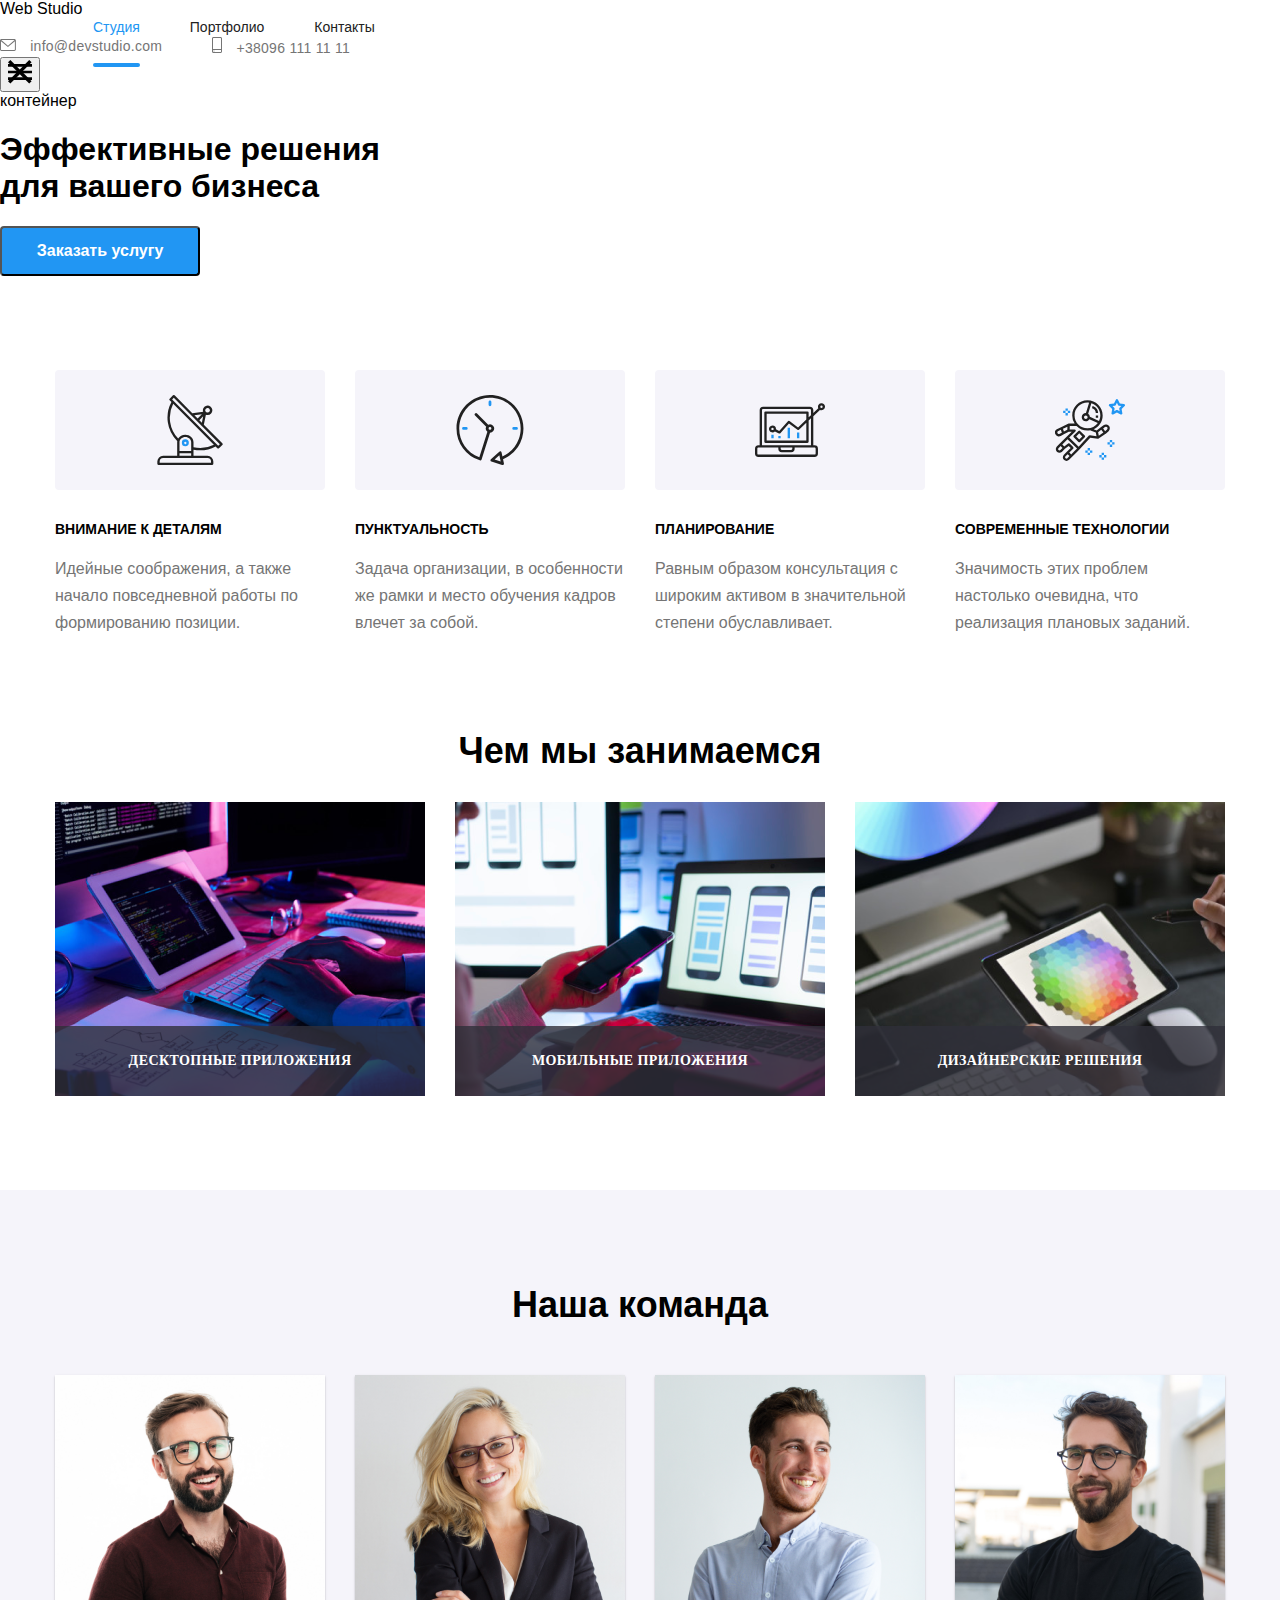
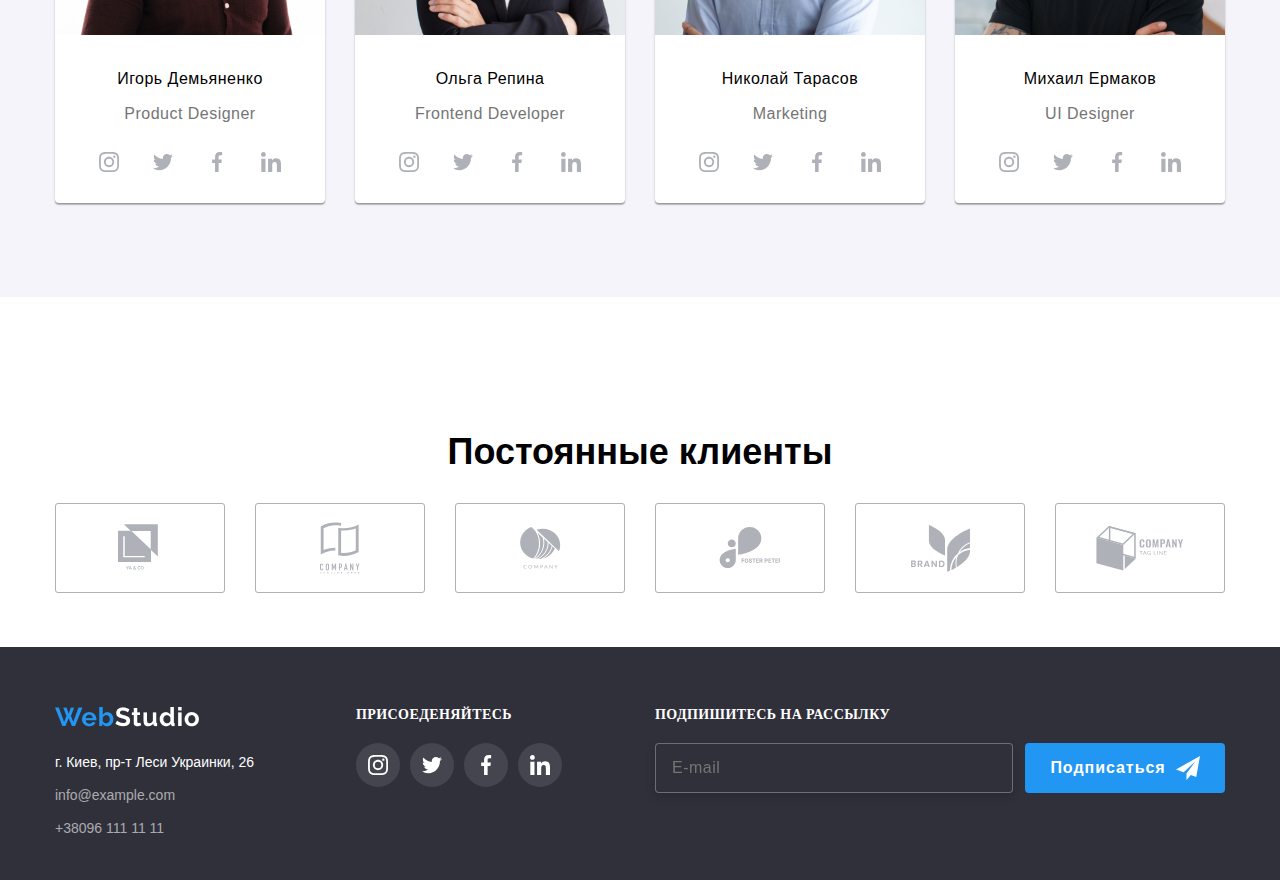
==== commit 7d4e6b95: "add burger" ====
--- a/index.html
+++ b/index.html
@@ -7,14 +7,18 @@
     <title>homework-08 </title>
     <link rel="stylesheet" href="./CSS/main.min.css">
     <link rel="preconnect" href="https://fonts.gstatic.com">
-    <link href="https://fonts.googleapis.com/css2?family=Roboto:wght@400;500;700;900&display=swap" rel="stylesheet">
+    <link href="https://fonts.googleapis.com/css2?family=Raleway:wght@700&family=Roboto:wght@400;500;700;900&display=swap"
+        rel="stylesheet">
     <link rel="stylesheet" href="./CSS/main.min.css">
 </head>
 
 <body>
     <header>
         <nav class="main-nav">
-             <img src="./images/WebStudio.png" alt="logo">    
+            <div><span class="web-logo">Web </span>
+                 <span class="studio-logo">Studio</span>
+           </div>
+         
             <ul class="nav-links">
                 <li id="portfolio-studio"><a href="index.html"> Студия </a></li>
                 <li><a href="portfolio.html">Портфолио </a></li>
@@ -34,8 +38,19 @@
                     </svg>
                     +38096 111 11 11 </a></li>
             </ul>
-
+            <button type="button" class="menu-button is-open"
+           data-menu-button 
+           aria-expanded="false"> 
+                        <svg width= "24" height="24"
+                        aria-label="Переключатель мобильного меню" >
+                        <use href="./images/icons/sprite3.svg#icon-menu"class="icon-menu"></use>
+                        <use href="./images/icons/sprite3.svg#icon-close"class="icon-cross"></use>
+                    </svg>
+            </button>
+            <div class="menu-container is-open" data-menu>контейнер</div>
         </nav>
+        
+           
     </header>
     <main>
         <section class="efective-solution">
@@ -449,6 +464,7 @@
        </div>
     </footer >
    <script src="./JS/modal.js"></script>
+   <script src="./JS/menu.js"></script>
 </body>
 
 </html>--- a/CSS/main.min.css
+++ b/CSS/main.min.css
@@ -1,3 +1,3 @@
-@font-face{font-family:"Roboto";src:url(../../fonts/Roboto.html);font-style:normal;font-weight:400}@font-face{font-family:"Roboto";src:url(../../fonts/RobotoMedium.html);font-style:normal;font-weight:500}@font-face{font-family:"Roboto";src:url(../../fonts/Roboto.html);font-style:bold;font-weight:700}@font-face{font-family:"Roboto";src:url(../../fonts/RobotoBlack.html);font-style:normal;font-weight:900}/*! modern-normalize v1.0.0 | MIT License | https://github.com/sindresorhus/modern-normalize */*,*::before,*::after{box-sizing:border-box}:root{-moz-tab-size:4;tab-size:4}html{line-height:1.15;-webkit-text-size-adjust:100%}body{margin:0}body{font-family:system-ui,-apple-system,"Segoe UI",Roboto,Helvetica,Arial,sans-serif,"Apple Color Emoji","Segoe UI Emoji"}hr{height:0;color:inherit}abbr[title]{text-decoration:underline dotted}b,strong{font-weight:bolder}code,kbd,samp,pre{font-family:ui-monospace, SFMono-Regular, Consolas, "Liberation Mono", Menlo,- monospace;font-size:1em}small{font-size:80%}sub,sup{font-size:75%;line-height:0;position:relative;vertical-align:baseline}sub{bottom:-0.25em}sup{top:-0.5em}table{text-indent:0;border-color:inherit}button,input,optgroup,select,textarea{font-family:inherit;font-size:100%;line-height:1.15;margin:0}button,select{text-transform:none}button,[type="button"],[type="reset"],[type="submit"]{-webkit-appearance:button}::-moz-focus-inner{border-style:none;padding:0}:-moz-focusring{outline:1px dotted ButtonText}:-moz-ui-invalid{box-shadow:none}legend{padding:0}progress{vertical-align:baseline}::-webkit-inner-spin-button,::-webkit-outer-spin-button{height:auto}[type="search"]{-webkit-appearance:textfield;outline-offset:-2px}::-webkit-search-decoration{-webkit-appearance:none}::-webkit-file-upload-button{-webkit-appearance:button;font:inherit}summary{display:list-item}body{font-family:"Roboto", sans-serif;padding:0px;margin:0px;width:100%}ul{list-style:none;padding-inline-start:0px;margin-block-start:0;margin-block-end:0}a{text-decoration:none}main{margin:auto;font-family:"Roboto", sans-serif}header{border:1px solid #ececec}.main-nav{display:flex;align-items:center;width:1170px;margin:auto;padding-left:15px;padding-right:15px;padding-top:30px;padding-bottom:30px}.nav-links{display:flex;margin-left:93px}.nav-links a{position:relative;color:#212121;font-size:14px;font-weight:500;font-family:"Roboto", sans-serif;font-style:normal;cursor:pointer;transition:250ms cubic-bezier(0.4, 0, 0.2, 1)}.nav-links a::after{position:absolute;top:44px;left:0;content:"";width:100%;height:4px;border-radius:2px;background-color:#2196f3;opacity:0}#portfolio-studio a{color:#2196f3}#portfolio-studio a::after{color:#2196f3;opacity:1}.nav-links>li{margin-right:50px}.nav-links :hover{color:#2196f3}.nav-links :focus{color:#2196f3}.nav-links :last-child{margin-right:0px}.nav-contacts{display:flex;margin-left:auto;transition:250ms cubic-bezier(0.4, 0, 0.2, 1)}.nav-contacts :hover,.nav-contacts :focus{fill:#2196f3;color:#2196f3}.nav-contacts :not(:first-child){margin-left:50px}.nav-contacts a{font-family:"Roboto", sans-serif;font-style:normal;font-weight:500;font-size:14px;line-height:16px;letter-spacing:0.02em;color:#757575;transition:250ms cubic-bezier(0.4, 0, 0.2, 1)}.smartphone{display:inline-flex;width:10px;height:16px;margin-right:10px;align-items:center;fill:currentColor}.envelope{display:inline-flex;width:16px;height:12px;margin-right:10px;align-items:center;fill:currentColor}.efective-solution{text-align:center;background-color:#c4c4c4;background-image:linear-gradient(to right, rgba(0,0,0,0.5), rgba(47,48,58,0.4)),url(../images/Img1.jpg);max-width:1600px;justify-content:center;margin:auto;background-repeat:no-repeat;background-size:cover;background-position:center;color:#fff;padding-bottom:200px}.efective-solution>h1{margin:0px;padding-top:200px;padding-bottom:30px;font-size:44px;font-weight:700;font-style:normal;line-height:1.4;text-transform:uppercase}.order-service{background-color:#2196f3;color:#fff;width:200px;height:50px;border-radius:4px;font-size:16px;font-weight:700;transition:250ms cubic-bezier(0.4, 0, 0.2, 1)}.backdrop{position:fixed;top:0;left:0;width:100%;height:100%;background-color:rgba(0,0,0,0.2);transition:250ms cubic-bezier(0.4, 0, 0.2, 1);opacity:1;z-index:2}.backdrop.is-hidden{opacity:0;pointer-events:none}.modal{position:absolute;top:50%;left:50%;width:528px;height:581px;transform:translate(-50%, -50%);background-color:#fff;border-radius:4px;box-shadow:0px 1px 3px rgba(0,0,0,0.12),0px 1px 1px rgba(0,0,0,0.14),0px 2px 1px rgba(0,0,0,0.2);padding:40px}.close-btn{position:absolute;top:8px;right:8px;display:flex;justify-content:center;align-items:center;width:30px;height:30px;background-color:#fff;border-radius:50%;border:1px solid rgba(0,0,0,0.1);padding:6px}.svg-close{width:11px;height:11px;transition:250ms cubic-bezier(0.4, 0, 0.2, 1)}.svg-close:hover{fill:#2196f3}.modal-header{font-family:Roboto;font-size:20px;font-style:normal;font-weight:700;line-height:23px;letter-spacing:0.03em;text-align:center;color:#212121;margin:0;margin-bottom:12px}.send{align-items:center;justify-content:center;width:200px;height:50px;color:#ffffff;background-color:#2196f3;border-radius:4px;font-family:Roboto;font-size:16px;font-style:normal;font-weight:700;line-height:30px;letter-spacing:0.06em;text-align:center;border:none;padding:0;transition:250ms cubic-bezier(0.4, 0, 0.2, 1)}.send:focus,.send:hover{box-shadow:0px 4px 4px 0px rgba(0,0,0,0.25);box-shadow:0px 4px 4px 0px rgba(0,0,0,0.25);outline-color:#2196f3}.form-modal{width:100%;font-family:"Roboto" sans-serif;font-size:12px;color:#212121}.form-field{display:flex;flex-direction:column;justify-content:left;position:relative}.form-input{display:block;padding:11px 12px;border:1px solid;border-radius:4px;border-color:rgba(33,33,33,0.2);margin-bottom:10px;padding-left:40px;transition:250ms cubic-bezier(0.4, 0, 0.2, 1)}.form-input:focus{outline-color:#2196f3}.form-input:focus+.tag-tube,.form-input:focus+.tag-man,.form-input:focus+.tag-envelop{fill:#2196f3}.form-label{margin-bottom:4px;font-family:Roboto;font-size:12px;font-style:normal;font-weight:400;line-height:14px;letter-spacing:0.01em;text-align:left;color:#757575}.tag-tube{width:12px;height:12px;position:absolute;top:30px;left:14px;transition:250ms cubic-bezier(0.4, 0, 0.2, 1)}.tag-man{width:13px;height:13px;position:absolute;top:30px;left:14px;transition:250ms cubic-bezier(0.4, 0, 0.2, 1)}.tag-envelop{width:15px;height:12px;position:absolute;top:30px;left:14px;transition:250ms cubic-bezier(0.4, 0, 0.2, 1)}.comments{padding:11px 12px;border:1px solid rgba(33,33,33,0.2);border-radius:4px;margin-bottom:20px;font-family:Roboto;font-size:14px;font-style:normal;font-weight:400;line-height:16px;letter-spacing:0.01em;text-align:left;width:448px;height:120px;color:#212121;transition:250ms cubic-bezier(0.4, 0, 0.2, 1)}.comments::placeholder{color:rgba(117,117,117,0.5);text-align:left}.comments:focus{outline-color:#2196f3}.agreement{font-family:Roboto;font-size:14px;font-style:normal;font-weight:400;line-height:24px;letter-spacing:0.03em;text-align:center;color:#757575;margin-bottom:30px}.check-blok{display:inline-block;width:16px;height:15px;background-image:url(../images/icons/Vector4-1.svg);background-repeat:no-repeat;margin-right:7px}.checkbox{appearance:none;transition:250ms cubic-bezier(0.4, 0, 0.2, 1)}.check-lable{display:flex;justify-content:center;align-items:center;font-family:Roboto;font-size:14px;font-style:normal;font-weight:400;line-height:24px;letter-spacing:0.03em}.checkbox:checked+.check-blok{background-color:#2196f3;background-image:url(../images/icons/Vector3.svg);background-repeat:no-repeat;border-radius:2px;border:2px solid #2196f3;background-size:contain}.agreement label a{position:relative;color:#2196f3}.agreement label a::after{position:absolute;top:17px;left:0;content:"";width:100%;height:1px;background-color:#2196f3}.icon-check{display:block;width:16px;height:15px;padding:0;margin:0;position:absolute;top:20px;right:403px}.icon-box{display:flex;width:270px;height:120px;background-color:#f5f4fa;border-radius:4px;margin-bottom:30px;justify-content:center;align-items:center}.icon{width:70px;height:70px}.antena-icon{display:block;width:70px;height:70px;margin:auto}.container{padding-top:94px;padding-bottom:94px}.dignities{display:flex;justify-content:center;width:1170px;margin-right:auto;margin-left:auto;padding-right:15px;padding-left:15px}.dignities>li{margin-right:30px}.dignities :last-child{margin-right:0px}.dignities p{text-align:left;width:270px;color:#757575;line-height:1.7;font-size:14;margin-bottom:0px}.dignities span{text-transform:uppercase;font-weight:700;font-size:14px}.our-work{justify-content:center;width:1170px;margin-right:auto;margin-left:auto;padding-bottom:94px}.head2{text-align:center;font-size:36px;margin-top:0px;line-height:1.16}.studio-images img{width:370px;height:294px}.studio-images{display:flex;justify-content:center;margin-top:0px;padding-left:15px;padding-right:15px;width:1170px;margin-block-start:0px;margin-block-end:0px}.box1{margin-right:30px;height:294px;position:relative;z-index:1}.box2{margin-right:30px;position:relative;height:294px;z-index:1}.box3{position:relative;height:294px;z-index:1}.apps1,.apps2,.apps3{position:absolute;bottom:0;width:370px;height:70px;background-color:rgba(47,48,58,0.8);color:#fff;font-family:Roboto;font-size:14px;font-style:normal;font-weight:700;line-height:16px;letter-spacing:0.03em;text-align:center;text-transform:uppercase;margin-block-start:0;margin-block-end:0;padding-top:27px;padding-bottom:27px}.our-team{background-color:#f5f4fa;padding-top:94px;padding-bottom:94px}.team{text-align:center;font-size:36px;margin-block-start:0px;margin-block-end:px}.team-photo{display:flex;justify-content:center;align-items:center;width:1170px;margin-right:auto;margin-left:auto;margin-top:50px;margin-block-end:0px}.team-photo img{width:270px;height:260px}.team-photo>li{width:270px;height:428px;background-color:#fff;margin-right:30px;box-shadow:0px 1px 3px rgba(0,0,0,0.12),0px 1px 1px rgba(0,0,0,0.14),0px 2px 1px rgba(0,0,0,0.2);border-radius:0px 0px 4px 4px}.team-photo :nth-child(4){margin-right:0px}.name{font-style:normal;font-weight:500;font-size:16px;line-height:1.18;text-align:center;justify-content:center;letter-spacing:0.03em;margin-top:30px;margin-left:auto;margin-right:0px}.occupation{text-align:center;width:270px;color:#757575;font-size:16px;line-height:1.18;letter-spacing:0.03em}.social-links{display:flex;box-sizing:border-box;width:206px;height:44px;margin-right:auto;margin-left:auto}.link{display:flex;width:44px;height:44px;background-color:#ffffff;border-radius:50%;justify-content:center;align-items:center;transition:250ms cubic-bezier(0.4, 0, 0.2, 1)}.link:hover{background-color:#2196f3}.link:hover .social-icon{fill:#ffffff}.link:focus{background-color:#2196f3}.link:focus .social-icon{fill:#ffffff}.link-list:not(:last-child){margin-right:10px}.social-icon{fill:#afb1b8;width:20px;height:20px;transition:250ms cubic-bezier(0.4, 0, 0.2, 1)}.clients{width:1170px;margin:auto;padding-top:134px;padding-bottom:54px;align-items:center;justify-content:center}.clients-tag{width:1170px;display:inline-flex;margin:auto}.clients-tag :not(:last-child){margin-right:30px}.company-link{display:flex;justify-content:center;align-items:center;box-sizing:border-box;width:170px;height:90px;border:solid 1px #afb1b8;border-radius:3px;background-color:#fff;transition:250ms cubic-bezier(0.4, 0, 0.2, 1)}.company-link:hover{border-color:#2196f3}.company-link .logo1 :hover,.company-link .logo2 :hover,.company-link .logo3 :hover,.company-link .logo4 :hover,.company-link .logo5 :hover,.company-link .logo6 :hover{fill:#2196f3}.company-link:hover .logo1,.company-link:hover .logo2,.company-link:hover .logo3,.company-link:hover .logo4,.company-link:hover .logo5,.company-link:hover .logo6{fill:#2196f3}.company-link .logo1 :focus,.company-link .logo2 :focus,.company-link .logo3 :focus,.company-link .logo4 :focus,.company-link .logo5 :focus,.company-link .logo6 :focus{fill:#2196f3}.company-link:focus .logo1,.company-link:focus .logo2,.company-link:focus .logo3,.company-link:focus .logo4,.company-link:focus .logo5,.company-link:focus .logo6{fill:#2196f3}.logo1{width:44px;height:49px;fill:#afb1b8;transition:250ms cubic-bezier(0.4, 0, 0.2, 1)}.logo2{width:40px;height:52px;fill:#afb1b8;transition:250ms cubic-bezier(0.4, 0, 0.2, 1)}.logo3{width:41px;height:42px;fill:#afb1b8;transition:250ms cubic-bezier(0.4, 0, 0.2, 1)}.logo4{width:80px;height:42px;fill:#afb1b8;transition:250ms cubic-bezier(0.4, 0, 0.2, 1)}.logo5{width:59px;height:47px;fill:#afb1b8;transition:250ms cubic-bezier(0.4, 0, 0.2, 1)}.logo6{width:88px;height:45px;fill:#afb1b8;transition:250ms cubic-bezier(0.4, 0, 0.2, 1)}.clients-tag a:focus{border-color:#2196f3}footer{background-color:#2f303a}.footer-links{display:flex;padding-top:60px;padding-bottom:39px;width:1170px;margin:auto}.contacts{width:231px}.links-title{display:block;color:#fff;font-family:Roboto;font-size:14px;font-style:normal;font-weight:700;line-height:16px;letter-spacing:0.03em;text-align:left;margin-top:0;margin-bottom:20px}.foot-contacts a{color:rgba(255,255,255,0.6);font-size:14px;font-style:normal}.foot-contacts>li{color:#fff;font-style:normal;font-size:14px}.foot-contacts :not(:last-child){padding-bottom:9px}.foot-contacts{margin-block-start:0px;margin-block-end:0px;padding-top:20px;font-family:Roboto, sans-serif;line-height:1.7;font-size:14px}.footer-social-links{margin-left:70px}.bottom-form{display:block;margin-left:93px}.foot-form{display:flex}.send-letter{display:flex;width:200px;height:50px;color:#fff;background-color:#2196f3;border-radius:4px;font-family:"Roboto";font-size:16px;font-style:normal;font-weight:700;line-height:30px;letter-spacing:0.06em;text-align:center;border:none;align-items:center;margin-left:12px;justify-content:center}.subscribe{top:13px;left:138px;width:24px;height:24px;fill:#fff;margin-left:10px}.formspace{width:358px;height:50px;left:815px;top:2785px;border:1px solid rgba(255,255,255,0.3);box-sizing:border-box;filter:drop-shadow(0px 4px 4px rgba(0,0,0,0.15));border-radius:4px;background:#2f303a;font-family:"Roboto";font-size:16px;font-style:normal;font-weight:400;line-height:20px;letter-spacing:0.03em;text-align:left;padding:15px 16px;color:#fff}.our-social-links{display:flex;box-sizing:border-box;width:206px;height:44px;margin:auto}.our-link{display:flex;width:44px;height:44px;background-color:rgba(255,255,255,0.1);border-radius:50%;justify-content:center;align-items:center;transition:250ms cubic-bezier(0.4, 0, 0.2, 1)}.our-link:hover{background-color:#2196f3}.our-link:focus{background-color:#2196f3}.our-link-icon:not(:last-child){margin-right:10px}.our-social-icon{fill:#fff;width:20px;height:20px}.portfolio{width:1170px;justify-content:center;margin:auto;padding-top:94px;padding-bottom:50px}.portfolio-buttons{margin-block-start:0px;margin-block-end:0px;padding-inline-start:0px;display:flex;justify-content:center}.portfolio-buttons :not(:last-child){margin-right:8px}.button{color:#212121;border-radius:4px;font-size:16px;font-weight:500;background-color:#f5f4fa;border:#fff;padding:10px 22px;transition:250ms cubic-bezier(0.4, 0, 0.2, 1)}.button:hover{background-color:#2196f3;color:#fff;border-radius:4px}.button:focus{background-color:#2196f3;color:#fff;border-radius:4px}.container-portfolio{justify-content:center;padding-left:15px;padding-right:15px;padding-bottom:94px}.portfolio-photo{display:flex;justify-content:center;flex-wrap:wrap;margin-right:auto;margin-left:auto;margin-block-start:0px;width:1170px}.portfolio-photo :nth-child(3n+3){margin-right:0px}.portfolio-photo :nth-last-child(-n+3){margin-bottom:0px}.card-image{width:370px;height:294px;margin-bottom:20px}.portfolio-list{width:370px;height:404px;font-size:18px;font-weight:700;letter-spacing:0.06em;background-color:#fff;border:1px solid #eeeeee;margin-bottom:20px;margin-right:30px}.portfolio-links{display:block;width:370px;height:auto;padding-bottom:20px;height:404px;transition:transform 250ms cubic-bezier(0.4, 0, 0.2, 1)}.portfolio-links:hover,.portfolio-links:focus{box-shadow:0px 1px 1px rgba(0,0,0,0.12),0px 4px 4px rgba(0,0,0,0.06),1px 4px 6px rgba(0,0,0,0.16)}.card{width:370px;height:404px}.link-description{margin-block-start:0;margin-block-end:0;margin-left:24px;font-size:18px;font-weight:bold;color:#212121}.card-content{margin-left:24px;margin-top:20px;font-size:16px;font-weight:400;color:#757575}.card-text{width:100%;padding-top:20px}.explanation::before{display:inline-block;position:absolute;content:"";width:100%;height:100%;background-color:rgba(33,150,243,0.9);transform:translateY(100%);transition:transform 250ms cubic-bezier(0.4, 0, 0.2, 1)}.explanation{display:block;position:relative;overflow:hidden}.text{position:absolute;top:63px;left:24px;width:322px;height:168px;color:#fff;margin:0;font-family:Roboto;font-size:18px;font-style:normal;font-weight:400;line-height:28px;letter-spacing:0.03em;text-align:left;transform:translateY(250px);transition:transform 250ms cubic-bezier(0.4, 0, 0.2, 1)}.portfolio-links:hover .text{transform:translateY(0)}.portfolio-links:focus .text{transform:translateY(0)}.portfolio-links:focus ::before{transform:translateY(0)}.portfolio-links:hover ::before{transform:translateY(0)}
+@font-face{font-family:"Roboto";src:url(../../fonts/Roboto.css);font-style:normal;font-weight:400}@font-face{font-family:"Roboto";src:url(../../fonts/RobotoMedium.css);font-style:normal;font-weight:500}@font-face{font-family:"Roboto";src:url(../../fonts/Roboto.css);font-style:bold;font-weight:700}@font-face{font-family:"Roboto";src:url(../../fonts/RobotoBlack.css);font-style:normal;font-weight:900}/*! modern-normalize v1.0.0 | MIT License | https://github.com/sindresorhus/modern-normalize */*,*::before,*::after{box-sizing:border-box}:root{-moz-tab-size:4;tab-size:4}html{line-height:1.15;-webkit-text-size-adjust:100%}body{margin:0}body{font-family:system-ui,-apple-system,"Segoe UI",Roboto,Helvetica,Arial,sans-serif,"Apple Color Emoji","Segoe UI Emoji"}hr{height:0;color:inherit}abbr[title]{text-decoration:underline dotted}b,strong{font-weight:bolder}code,kbd,samp,pre{font-family:ui-monospace, SFMono-Regular, Consolas, "Liberation Mono", Menlo,+ monospace;font-size:1em}small{font-size:80%}sub,sup{font-size:75%;line-height:0;position:relative;vertical-align:baseline}sub{bottom:-0.25em}sup{top:-0.5em}table{text-indent:0;border-color:inherit}button,input,optgroup,select,textarea{font-family:inherit;font-size:100%;line-height:1.15;margin:0}button,select{text-transform:none}button,[type="button"],[type="reset"],[type="submit"]{-webkit-appearance:button}::-moz-focus-inner{border-style:none;padding:0}:-moz-focusring{outline:1px dotted ButtonText}:-moz-ui-invalid{box-shadow:none}legend{padding:0}progress{vertical-align:baseline}::-webkit-inner-spin-button,::-webkit-outer-spin-button{height:auto}[type="search"]{-webkit-appearance:textfield;outline-offset:-2px}::-webkit-search-decoration{-webkit-appearance:none}::-webkit-file-upload-button{-webkit-appearance:button;font:inherit}summary{display:list-item}body{font-family:"Roboto", sans-serif;padding:0px;margin:0px;width:100%;margin-block-start:0;margin-block-end:0}ul{list-style:none;padding-inline-start:0px;margin-block-start:0;margin-block-end:0}a{text-decoration:none}main{margin:auto;font-family:"Roboto", sans-serif}@media screen and (min-width: 480px) and (max-width: 767px){.main-nav{position:relative;display:flex;align-items:center;justify-content:space-between;margin:auto;padding-left:15px;padding-right:15px;padding-top:16px;padding-bottom:16px}.web-logo{font-family:Raleway;color:#2196f3;font-size:24px;font-weight:700;line-height:28px;letter-spacing:0.03em;text-align:left}.studio-logo{font-family:Raleway;color:#212121;font-size:24px;font-weight:700;line-height:28px;letter-spacing:0.03em;text-align:left}.menu-button{padding:0;margin:0;background-color:#fff;border:none;outline:none}.icon-menu{width:24px;height:16px}.icon-cross{width:19px;height:19px}.menu-button .icon-cross{display:none}.menu-button.is-open .icon-cross{display:block;width:16px;height:16px}.menu-button.is-open .icon-menu{display:none}.menu-button:hover .icon-cross{fill:#2196f3}.menu-button:hover .icon-menu{fill:#2196f3}.menu-container{position:absolute;display:none;background-color:#f5f4fa;width:100%;top:100%;left:0;text-align:center;padding:15px;height:100%}.menu-container.menu-container.is-open{display:block}}@media screen and (min-width: 768px){.nav-links{display:flex;margin-left:93px}.nav-links a{position:relative;color:#212121;font-size:14px;font-weight:500;font-family:"Roboto", sans-serif;font-style:normal;cursor:pointer;transition:250ms cubic-bezier(0.4, 0, 0.2, 1)}.nav-links a::after{position:absolute;top:44px;left:0;content:"";width:100%;height:4px;border-radius:2px;background-color:#2196f3;opacity:0}#portfolio-studio a{color:#2196f3}#portfolio-studio a::after{color:#2196f3;opacity:1}.nav-links>li{margin-right:50px}.nav-links :hover{color:#2196f3}.nav-links :focus{color:#2196f3}.nav-links :last-child{margin-right:0px}}@media screen and (min-width: 480px) and (max-width: 767px){.nav-links{display:none}}@media screen and (min-width: 768px){.nav-contacts{display:flex;margin-left:auto;transition:250ms cubic-bezier(0.4, 0, 0.2, 1)}.nav-contacts :hover,.nav-contacts :focus{fill:#2196f3;color:#2196f3}.nav-contacts :not(:first-child){margin-left:50px}.nav-contacts a{font-family:"Roboto", sans-serif;font-style:normal;font-weight:500;font-size:14px;line-height:16px;letter-spacing:0.02em;color:#757575;transition:250ms cubic-bezier(0.4, 0, 0.2, 1)}.smartphone{display:inline-flex;width:10px;height:16px;margin-right:10px;align-items:center;fill:currentColor}.envelope{display:inline-flex;width:16px;height:12px;margin-right:10px;align-items:center;fill:currentColor}}@media screen and (min-width: 480px) and (max-width: 767px){.nav-contacts{display:none}}@media screen and (min-width: 480px) and (max-width: 767px){.efective-solution{text-align:center;background-color:#c4c4c4;background-image:linear-gradient(to right, rgba(0,0,0,0.5), rgba(47,48,58,0.8)),url(../images/Img1.jpg);max-width:767px;justify-content:center;margin:auto;background-repeat:no-repeat;background-size:cover;background-position:center;color:#fff;padding:118px 60px}.efective-solution>h1{font-family:Roboto;font-size:26px;font-style:normal;font-weight:900;line-height:42px;letter-spacing:0.06em;text-align:center;padding-bottom:30px;text-transform:uppercase;margin-block-start:0;margin-block-end:0}}.order-service{background-color:#2196f3;color:#fff;width:200px;height:50px;border-radius:4px;font-size:16px;font-weight:700;transition:250ms cubic-bezier(0.4, 0, 0.2, 1)}.backdrop{position:fixed;top:0;left:0;width:100%;height:100%;background-color:rgba(0,0,0,0.2);transition:250ms cubic-bezier(0.4, 0, 0.2, 1);opacity:1;z-index:2}.backdrop.is-hidden{opacity:0;pointer-events:none}.modal{position:absolute;top:50%;left:50%;width:528px;height:581px;transform:translate(-50%, -50%);background-color:#fff;border-radius:4px;box-shadow:0px 1px 3px rgba(0,0,0,0.12),0px 1px 1px rgba(0,0,0,0.14),0px 2px 1px rgba(0,0,0,0.2);padding:40px}.close-btn{position:absolute;top:8px;right:8px;display:flex;justify-content:center;align-items:center;width:30px;height:30px;background-color:#fff;border-radius:50%;border:1px solid rgba(0,0,0,0.1);padding:6px}.svg-close{width:11px;height:11px;transition:250ms cubic-bezier(0.4, 0, 0.2, 1)}.svg-close:hover{fill:#2196f3}.modal-header{font-family:Roboto;font-size:20px;font-style:normal;font-weight:700;line-height:23px;letter-spacing:0.03em;text-align:center;color:#212121;margin:0;margin-bottom:12px}.send{align-items:center;justify-content:center;width:200px;height:50px;color:#ffffff;background-color:#2196f3;border-radius:4px;font-family:Roboto;font-size:16px;font-style:normal;font-weight:700;line-height:30px;letter-spacing:0.06em;text-align:center;border:none;padding:0;transition:250ms cubic-bezier(0.4, 0, 0.2, 1)}.send:focus,.send:hover{box-shadow:0px 4px 4px 0px rgba(0,0,0,0.25);box-shadow:0px 4px 4px 0px rgba(0,0,0,0.25);outline-color:#2196f3}.form-modal{width:100%;font-family:"Roboto" sans-serif;font-size:12px;color:#212121}.form-field{display:flex;flex-direction:column;justify-content:left;position:relative}.form-input{display:block;padding:11px 12px;border:1px solid;border-radius:4px;border-color:rgba(33,33,33,0.2);margin-bottom:10px;padding-left:40px;transition:250ms cubic-bezier(0.4, 0, 0.2, 1)}.form-input:focus{outline-color:#2196f3}.form-input:focus+.tag-tube,.form-input:focus+.tag-man,.form-input:focus+.tag-envelop{fill:#2196f3}.form-label{margin-bottom:4px;font-family:Roboto;font-size:12px;font-style:normal;font-weight:400;line-height:14px;letter-spacing:0.01em;text-align:left;color:#757575}.tag-tube{width:12px;height:12px;position:absolute;top:30px;left:14px;transition:250ms cubic-bezier(0.4, 0, 0.2, 1)}.tag-man{width:13px;height:13px;position:absolute;top:30px;left:14px;transition:250ms cubic-bezier(0.4, 0, 0.2, 1)}.tag-envelop{width:15px;height:12px;position:absolute;top:30px;left:14px;transition:250ms cubic-bezier(0.4, 0, 0.2, 1)}.comments{padding:11px 12px;border:1px solid rgba(33,33,33,0.2);border-radius:4px;margin-bottom:20px;font-family:Roboto;font-size:14px;font-style:normal;font-weight:400;line-height:16px;letter-spacing:0.01em;text-align:left;width:448px;height:120px;color:#212121;transition:250ms cubic-bezier(0.4, 0, 0.2, 1)}.comments::placeholder{color:rgba(117,117,117,0.5);text-align:left}.comments:focus{outline-color:#2196f3}.agreement{font-family:Roboto;font-size:14px;font-style:normal;font-weight:400;line-height:24px;letter-spacing:0.03em;text-align:center;color:#757575;margin-bottom:30px}.check-blok{display:inline-block;width:16px;height:15px;background-image:url(../images/icons/Vector4-1.svg);background-repeat:no-repeat;margin-right:7px}.checkbox{appearance:none;transition:250ms cubic-bezier(0.4, 0, 0.2, 1)}.check-lable{display:flex;justify-content:center;align-items:center;font-family:Roboto;font-size:14px;font-style:normal;font-weight:400;line-height:24px;letter-spacing:0.03em}.checkbox:checked+.check-blok{background-color:#2196f3;background-image:url(../images/icons/Vector3.svg);background-repeat:no-repeat;border-radius:2px;border:2px solid #2196f3;background-size:contain}.agreement label a{position:relative;color:#2196f3}.agreement label a::after{position:absolute;top:17px;left:0;content:"";width:100%;height:1px;background-color:#2196f3}.icon-check{display:block;width:16px;height:15px;padding:0;margin:0;position:absolute;top:20px;right:403px}.icon-box{display:flex;width:270px;height:120px;background-color:#f5f4fa;border-radius:4px;margin-bottom:30px;justify-content:center;align-items:center}.icon{width:70px;height:70px}.antena-icon{display:block;width:70px;height:70px;margin:auto}.container{padding-top:94px;padding-bottom:94px}.dignities{display:flex;justify-content:center;width:1170px;margin-right:auto;margin-left:auto;padding-right:15px;padding-left:15px}.dignities>li{margin-right:30px}.dignities :last-child{margin-right:0px}.dignities p{text-align:left;width:270px;color:#757575;line-height:1.7;font-size:14;margin-bottom:0px}.dignities span{text-transform:uppercase;font-weight:700;font-size:14px}.our-work{justify-content:center;width:1170px;margin-right:auto;margin-left:auto;padding-bottom:94px}.head2{text-align:center;font-size:36px;margin-top:0px;line-height:1.16}.studio-images img{width:370px;height:294px}.studio-images{display:flex;justify-content:center;margin-top:0px;padding-left:15px;padding-right:15px;width:1170px;margin-block-start:0px;margin-block-end:0px}.box1{margin-right:30px;height:294px;position:relative;z-index:1}.box2{margin-right:30px;position:relative;height:294px;z-index:1}.box3{position:relative;height:294px;z-index:1}.apps1,.apps2,.apps3{position:absolute;bottom:0;width:370px;height:70px;background-color:rgba(47,48,58,0.8);color:#fff;font-family:Roboto;font-size:14px;font-style:normal;font-weight:700;line-height:16px;letter-spacing:0.03em;text-align:center;text-transform:uppercase;margin-block-start:0;margin-block-end:0;padding-top:27px;padding-bottom:27px}.our-team{background-color:#f5f4fa;padding-top:94px;padding-bottom:94px}.team{text-align:center;font-size:36px;margin-block-start:0px;margin-block-end:px}.team-photo{display:flex;justify-content:center;align-items:center;width:1170px;margin-right:auto;margin-left:auto;margin-top:50px;margin-block-end:0px}.team-photo img{width:270px;height:260px}.team-photo>li{width:270px;height:428px;background-color:#fff;margin-right:30px;box-shadow:0px 1px 3px rgba(0,0,0,0.12),0px 1px 1px rgba(0,0,0,0.14),0px 2px 1px rgba(0,0,0,0.2);border-radius:0px 0px 4px 4px}.team-photo :nth-child(4){margin-right:0px}.name{font-style:normal;font-weight:500;font-size:16px;line-height:1.18;text-align:center;justify-content:center;letter-spacing:0.03em;margin-top:30px;margin-left:auto;margin-right:0px}.occupation{text-align:center;width:270px;color:#757575;font-size:16px;line-height:1.18;letter-spacing:0.03em}.social-links{display:flex;box-sizing:border-box;width:206px;height:44px;margin-right:auto;margin-left:auto}.link{display:flex;width:44px;height:44px;background-color:#ffffff;border-radius:50%;justify-content:center;align-items:center;transition:250ms cubic-bezier(0.4, 0, 0.2, 1)}.link:hover{background-color:#2196f3}.link:hover .social-icon{fill:#ffffff}.link:focus{background-color:#2196f3}.link:focus .social-icon{fill:#ffffff}.link-list:not(:last-child){margin-right:10px}.social-icon{fill:#afb1b8;width:20px;height:20px;transition:250ms cubic-bezier(0.4, 0, 0.2, 1)}.clients{width:1170px;margin:auto;padding-top:134px;padding-bottom:54px;align-items:center;justify-content:center}.clients-tag{width:1170px;display:inline-flex;margin:auto}.clients-tag :not(:last-child){margin-right:30px}.company-link{display:flex;justify-content:center;align-items:center;box-sizing:border-box;width:170px;height:90px;border:solid 1px #afb1b8;border-radius:3px;background-color:#fff;transition:250ms cubic-bezier(0.4, 0, 0.2, 1)}.company-link:hover{border-color:#2196f3}.company-link .logo1 :hover,.company-link .logo2 :hover,.company-link .logo3 :hover,.company-link .logo4 :hover,.company-link .logo5 :hover,.company-link .logo6 :hover{fill:#2196f3}.company-link:hover .logo1,.company-link:hover .logo2,.company-link:hover .logo3,.company-link:hover .logo4,.company-link:hover .logo5,.company-link:hover .logo6{fill:#2196f3}.company-link .logo1 :focus,.company-link .logo2 :focus,.company-link .logo3 :focus,.company-link .logo4 :focus,.company-link .logo5 :focus,.company-link .logo6 :focus{fill:#2196f3}.company-link:focus .logo1,.company-link:focus .logo2,.company-link:focus .logo3,.company-link:focus .logo4,.company-link:focus .logo5,.company-link:focus .logo6{fill:#2196f3}.logo1{width:44px;height:49px;fill:#afb1b8;transition:250ms cubic-bezier(0.4, 0, 0.2, 1)}.logo2{width:40px;height:52px;fill:#afb1b8;transition:250ms cubic-bezier(0.4, 0, 0.2, 1)}.logo3{width:41px;height:42px;fill:#afb1b8;transition:250ms cubic-bezier(0.4, 0, 0.2, 1)}.logo4{width:80px;height:42px;fill:#afb1b8;transition:250ms cubic-bezier(0.4, 0, 0.2, 1)}.logo5{width:59px;height:47px;fill:#afb1b8;transition:250ms cubic-bezier(0.4, 0, 0.2, 1)}.logo6{width:88px;height:45px;fill:#afb1b8;transition:250ms cubic-bezier(0.4, 0, 0.2, 1)}.clients-tag a:focus{border-color:#2196f3}footer{background-color:#2f303a}.footer-links{display:flex;padding-top:60px;padding-bottom:39px;width:1170px;margin:auto}.contacts{width:231px}.links-title{display:block;color:#fff;font-family:Roboto;font-size:14px;font-style:normal;font-weight:700;line-height:16px;letter-spacing:0.03em;text-align:left;margin-top:0;margin-bottom:20px}.foot-contacts a{color:rgba(255,255,255,0.6);font-size:14px;font-style:normal}.foot-contacts>li{color:#fff;font-style:normal;font-size:14px}.foot-contacts :not(:last-child){padding-bottom:9px}.foot-contacts{margin-block-start:0px;margin-block-end:0px;padding-top:20px;font-family:Roboto, sans-serif;line-height:1.7;font-size:14px}.footer-social-links{margin-left:70px}.bottom-form{display:block;margin-left:93px}.foot-form{display:flex}.send-letter{display:flex;width:200px;height:50px;color:#fff;background-color:#2196f3;border-radius:4px;font-family:"Roboto", sans-serif;font-size:16px;font-style:normal;font-weight:700;line-height:30px;letter-spacing:0.06em;text-align:center;border:none;align-items:center;margin-left:12px;justify-content:center}.subscribe{top:13px;left:138px;width:24px;height:24px;fill:#fff;margin-left:10px}.formspace{width:358px;height:50px;left:815px;top:2785px;border:1px solid rgba(255,255,255,0.3);box-sizing:border-box;filter:drop-shadow(0px 4px 4px rgba(0,0,0,0.15));border-radius:4px;background:#2f303a;font-family:"Roboto", sans-serif;font-size:16px;font-style:normal;font-weight:400;line-height:20px;letter-spacing:0.03em;text-align:left;padding:15px 16px;color:#fff}.our-social-links{display:flex;box-sizing:border-box;width:206px;height:44px;margin:auto}.our-link{display:flex;width:44px;height:44px;background-color:rgba(255,255,255,0.1);border-radius:50%;justify-content:center;align-items:center;transition:250ms cubic-bezier(0.4, 0, 0.2, 1)}.our-link:hover{background-color:#2196f3}.our-link:focus{background-color:#2196f3}.our-link-icon:not(:last-child){margin-right:10px}.our-social-icon{fill:#fff;width:20px;height:20px}.portfolio{width:1170px;justify-content:center;margin:auto;padding-top:94px;padding-bottom:50px}.portfolio-buttons{margin-block-start:0px;margin-block-end:0px;padding-inline-start:0px;display:flex;justify-content:center}.portfolio-buttons :not(:last-child){margin-right:8px}.button{color:#212121;border-radius:4px;font-size:16px;font-weight:500;background-color:#f5f4fa;border:#fff;padding:10px 22px;transition:250ms cubic-bezier(0.4, 0, 0.2, 1)}.button:hover{background-color:#2196f3;color:#fff;border-radius:4px}.button:focus{background-color:#2196f3;color:#fff;border-radius:4px}.container-portfolio{justify-content:center;padding-left:15px;padding-right:15px;padding-bottom:94px}.portfolio-photo{display:flex;justify-content:center;flex-wrap:wrap;margin-right:auto;margin-left:auto;margin-block-start:0px;width:1170px}.portfolio-photo :nth-child(3n+3){margin-right:0px}.portfolio-photo :nth-last-child(-n+3){margin-bottom:0px}.card-image{width:370px;height:294px;margin-bottom:20px}.portfolio-list{width:370px;height:404px;font-size:18px;font-weight:700;letter-spacing:0.06em;background-color:#fff;border:1px solid #eeeeee;margin-bottom:20px;margin-right:30px}.portfolio-links{display:block;width:370px;height:auto;padding-bottom:20px;height:404px;transition:transform 250ms cubic-bezier(0.4, 0, 0.2, 1)}.portfolio-links:hover,.portfolio-links:focus{box-shadow:0px 1px 1px rgba(0,0,0,0.12),0px 4px 4px rgba(0,0,0,0.06),1px 4px 6px rgba(0,0,0,0.16)}.card{width:370px;height:404px}.link-description{margin-block-start:0;margin-block-end:0;margin-left:24px;font-size:18px;font-weight:bold;color:#212121}.card-content{margin-left:24px;margin-top:20px;font-size:16px;font-weight:400;color:#757575}.card-text{width:100%;padding-top:20px}.explanation::before{display:inline-block;position:absolute;content:"";width:100%;height:100%;background-color:rgba(33,150,243,0.9);transform:translateY(100%);transition:transform 250ms cubic-bezier(0.4, 0, 0.2, 1)}.explanation{display:block;position:relative;overflow:hidden}.text{position:absolute;top:63px;left:24px;width:322px;height:168px;color:#fff;margin:0;font-family:Roboto;font-size:18px;font-style:normal;font-weight:400;line-height:28px;letter-spacing:0.03em;text-align:left;transform:translateY(250px);transition:transform 250ms cubic-bezier(0.4, 0, 0.2, 1)}.portfolio-links:hover .text{transform:translateY(0)}.portfolio-links:focus .text{transform:translateY(0)}.portfolio-links:focus ::before{transform:translateY(0)}.portfolio-links:hover ::before{transform:translateY(0)}
 /*# sourceMappingURL=main.min.css.map */--- a/CSS/main.min.css
+++ b/CSS/main.min.css
@@ -1,3 +1,3 @@
-@font-face{font-family:"Roboto";src:url(../../fonts/Roboto.html);font-style:normal;font-weight:400}@font-face{font-family:"Roboto";src:url(../../fonts/RobotoMedium.html);font-style:normal;font-weight:500}@font-face{font-family:"Roboto";src:url(../../fonts/Roboto.html);font-style:bold;font-weight:700}@font-face{font-family:"Roboto";src:url(../../fonts/RobotoBlack.html);font-style:normal;font-weight:900}/*! modern-normalize v1.0.0 | MIT License | https://github.com/sindresorhus/modern-normalize */*,*::before,*::after{box-sizing:border-box}:root{-moz-tab-size:4;tab-size:4}html{line-height:1.15;-webkit-text-size-adjust:100%}body{margin:0}body{font-family:system-ui,-apple-system,"Segoe UI",Roboto,Helvetica,Arial,sans-serif,"Apple Color Emoji","Segoe UI Emoji"}hr{height:0;color:inherit}abbr[title]{text-decoration:underline dotted}b,strong{font-weight:bolder}code,kbd,samp,pre{font-family:ui-monospace, SFMono-Regular, Consolas, "Liberation Mono", Menlo,- monospace;font-size:1em}small{font-size:80%}sub,sup{font-size:75%;line-height:0;position:relative;vertical-align:baseline}sub{bottom:-0.25em}sup{top:-0.5em}table{text-indent:0;border-color:inherit}button,input,optgroup,select,textarea{font-family:inherit;font-size:100%;line-height:1.15;margin:0}button,select{text-transform:none}button,[type="button"],[type="reset"],[type="submit"]{-webkit-appearance:button}::-moz-focus-inner{border-style:none;padding:0}:-moz-focusring{outline:1px dotted ButtonText}:-moz-ui-invalid{box-shadow:none}legend{padding:0}progress{vertical-align:baseline}::-webkit-inner-spin-button,::-webkit-outer-spin-button{height:auto}[type="search"]{-webkit-appearance:textfield;outline-offset:-2px}::-webkit-search-decoration{-webkit-appearance:none}::-webkit-file-upload-button{-webkit-appearance:button;font:inherit}summary{display:list-item}body{font-family:"Roboto", sans-serif;padding:0px;margin:0px;width:100%}ul{list-style:none;padding-inline-start:0px;margin-block-start:0;margin-block-end:0}a{text-decoration:none}main{margin:auto;font-family:"Roboto", sans-serif}header{border:1px solid #ececec}.main-nav{display:flex;align-items:center;width:1170px;margin:auto;padding-left:15px;padding-right:15px;padding-top:30px;padding-bottom:30px}.nav-links{display:flex;margin-left:93px}.nav-links a{position:relative;color:#212121;font-size:14px;font-weight:500;font-family:"Roboto", sans-serif;font-style:normal;cursor:pointer;transition:250ms cubic-bezier(0.4, 0, 0.2, 1)}.nav-links a::after{position:absolute;top:44px;left:0;content:"";width:100%;height:4px;border-radius:2px;background-color:#2196f3;opacity:0}#portfolio-studio a{color:#2196f3}#portfolio-studio a::after{color:#2196f3;opacity:1}.nav-links>li{margin-right:50px}.nav-links :hover{color:#2196f3}.nav-links :focus{color:#2196f3}.nav-links :last-child{margin-right:0px}.nav-contacts{display:flex;margin-left:auto;transition:250ms cubic-bezier(0.4, 0, 0.2, 1)}.nav-contacts :hover,.nav-contacts :focus{fill:#2196f3;color:#2196f3}.nav-contacts :not(:first-child){margin-left:50px}.nav-contacts a{font-family:"Roboto", sans-serif;font-style:normal;font-weight:500;font-size:14px;line-height:16px;letter-spacing:0.02em;color:#757575;transition:250ms cubic-bezier(0.4, 0, 0.2, 1)}.smartphone{display:inline-flex;width:10px;height:16px;margin-right:10px;align-items:center;fill:currentColor}.envelope{display:inline-flex;width:16px;height:12px;margin-right:10px;align-items:center;fill:currentColor}.efective-solution{text-align:center;background-color:#c4c4c4;background-image:linear-gradient(to right, rgba(0,0,0,0.5), rgba(47,48,58,0.4)),url(../images/Img1.jpg);max-width:1600px;justify-content:center;margin:auto;background-repeat:no-repeat;background-size:cover;background-position:center;color:#fff;padding-bottom:200px}.efective-solution>h1{margin:0px;padding-top:200px;padding-bottom:30px;font-size:44px;font-weight:700;font-style:normal;line-height:1.4;text-transform:uppercase}.order-service{background-color:#2196f3;color:#fff;width:200px;height:50px;border-radius:4px;font-size:16px;font-weight:700;transition:250ms cubic-bezier(0.4, 0, 0.2, 1)}.backdrop{position:fixed;top:0;left:0;width:100%;height:100%;background-color:rgba(0,0,0,0.2);transition:250ms cubic-bezier(0.4, 0, 0.2, 1);opacity:1;z-index:2}.backdrop.is-hidden{opacity:0;pointer-events:none}.modal{position:absolute;top:50%;left:50%;width:528px;height:581px;transform:translate(-50%, -50%);background-color:#fff;border-radius:4px;box-shadow:0px 1px 3px rgba(0,0,0,0.12),0px 1px 1px rgba(0,0,0,0.14),0px 2px 1px rgba(0,0,0,0.2);padding:40px}.close-btn{position:absolute;top:8px;right:8px;display:flex;justify-content:center;align-items:center;width:30px;height:30px;background-color:#fff;border-radius:50%;border:1px solid rgba(0,0,0,0.1);padding:6px}.svg-close{width:11px;height:11px;transition:250ms cubic-bezier(0.4, 0, 0.2, 1)}.svg-close:hover{fill:#2196f3}.modal-header{font-family:Roboto;font-size:20px;font-style:normal;font-weight:700;line-height:23px;letter-spacing:0.03em;text-align:center;color:#212121;margin:0;margin-bottom:12px}.send{align-items:center;justify-content:center;width:200px;height:50px;color:#ffffff;background-color:#2196f3;border-radius:4px;font-family:Roboto;font-size:16px;font-style:normal;font-weight:700;line-height:30px;letter-spacing:0.06em;text-align:center;border:none;padding:0;transition:250ms cubic-bezier(0.4, 0, 0.2, 1)}.send:focus,.send:hover{box-shadow:0px 4px 4px 0px rgba(0,0,0,0.25);box-shadow:0px 4px 4px 0px rgba(0,0,0,0.25);outline-color:#2196f3}.form-modal{width:100%;font-family:"Roboto" sans-serif;font-size:12px;color:#212121}.form-field{display:flex;flex-direction:column;justify-content:left;position:relative}.form-input{display:block;padding:11px 12px;border:1px solid;border-radius:4px;border-color:rgba(33,33,33,0.2);margin-bottom:10px;padding-left:40px;transition:250ms cubic-bezier(0.4, 0, 0.2, 1)}.form-input:focus{outline-color:#2196f3}.form-input:focus+.tag-tube,.form-input:focus+.tag-man,.form-input:focus+.tag-envelop{fill:#2196f3}.form-label{margin-bottom:4px;font-family:Roboto;font-size:12px;font-style:normal;font-weight:400;line-height:14px;letter-spacing:0.01em;text-align:left;color:#757575}.tag-tube{width:12px;height:12px;position:absolute;top:30px;left:14px;transition:250ms cubic-bezier(0.4, 0, 0.2, 1)}.tag-man{width:13px;height:13px;position:absolute;top:30px;left:14px;transition:250ms cubic-bezier(0.4, 0, 0.2, 1)}.tag-envelop{width:15px;height:12px;position:absolute;top:30px;left:14px;transition:250ms cubic-bezier(0.4, 0, 0.2, 1)}.comments{padding:11px 12px;border:1px solid rgba(33,33,33,0.2);border-radius:4px;margin-bottom:20px;font-family:Roboto;font-size:14px;font-style:normal;font-weight:400;line-height:16px;letter-spacing:0.01em;text-align:left;width:448px;height:120px;color:#212121;transition:250ms cubic-bezier(0.4, 0, 0.2, 1)}.comments::placeholder{color:rgba(117,117,117,0.5);text-align:left}.comments:focus{outline-color:#2196f3}.agreement{font-family:Roboto;font-size:14px;font-style:normal;font-weight:400;line-height:24px;letter-spacing:0.03em;text-align:center;color:#757575;margin-bottom:30px}.check-blok{display:inline-block;width:16px;height:15px;background-image:url(../images/icons/Vector4-1.svg);background-repeat:no-repeat;margin-right:7px}.checkbox{appearance:none;transition:250ms cubic-bezier(0.4, 0, 0.2, 1)}.check-lable{display:flex;justify-content:center;align-items:center;font-family:Roboto;font-size:14px;font-style:normal;font-weight:400;line-height:24px;letter-spacing:0.03em}.checkbox:checked+.check-blok{background-color:#2196f3;background-image:url(../images/icons/Vector3.svg);background-repeat:no-repeat;border-radius:2px;border:2px solid #2196f3;background-size:contain}.agreement label a{position:relative;color:#2196f3}.agreement label a::after{position:absolute;top:17px;left:0;content:"";width:100%;height:1px;background-color:#2196f3}.icon-check{display:block;width:16px;height:15px;padding:0;margin:0;position:absolute;top:20px;right:403px}.icon-box{display:flex;width:270px;height:120px;background-color:#f5f4fa;border-radius:4px;margin-bottom:30px;justify-content:center;align-items:center}.icon{width:70px;height:70px}.antena-icon{display:block;width:70px;height:70px;margin:auto}.container{padding-top:94px;padding-bottom:94px}.dignities{display:flex;justify-content:center;width:1170px;margin-right:auto;margin-left:auto;padding-right:15px;padding-left:15px}.dignities>li{margin-right:30px}.dignities :last-child{margin-right:0px}.dignities p{text-align:left;width:270px;color:#757575;line-height:1.7;font-size:14;margin-bottom:0px}.dignities span{text-transform:uppercase;font-weight:700;font-size:14px}.our-work{justify-content:center;width:1170px;margin-right:auto;margin-left:auto;padding-bottom:94px}.head2{text-align:center;font-size:36px;margin-top:0px;line-height:1.16}.studio-images img{width:370px;height:294px}.studio-images{display:flex;justify-content:center;margin-top:0px;padding-left:15px;padding-right:15px;width:1170px;margin-block-start:0px;margin-block-end:0px}.box1{margin-right:30px;height:294px;position:relative;z-index:1}.box2{margin-right:30px;position:relative;height:294px;z-index:1}.box3{position:relative;height:294px;z-index:1}.apps1,.apps2,.apps3{position:absolute;bottom:0;width:370px;height:70px;background-color:rgba(47,48,58,0.8);color:#fff;font-family:Roboto;font-size:14px;font-style:normal;font-weight:700;line-height:16px;letter-spacing:0.03em;text-align:center;text-transform:uppercase;margin-block-start:0;margin-block-end:0;padding-top:27px;padding-bottom:27px}.our-team{background-color:#f5f4fa;padding-top:94px;padding-bottom:94px}.team{text-align:center;font-size:36px;margin-block-start:0px;margin-block-end:px}.team-photo{display:flex;justify-content:center;align-items:center;width:1170px;margin-right:auto;margin-left:auto;margin-top:50px;margin-block-end:0px}.team-photo img{width:270px;height:260px}.team-photo>li{width:270px;height:428px;background-color:#fff;margin-right:30px;box-shadow:0px 1px 3px rgba(0,0,0,0.12),0px 1px 1px rgba(0,0,0,0.14),0px 2px 1px rgba(0,0,0,0.2);border-radius:0px 0px 4px 4px}.team-photo :nth-child(4){margin-right:0px}.name{font-style:normal;font-weight:500;font-size:16px;line-height:1.18;text-align:center;justify-content:center;letter-spacing:0.03em;margin-top:30px;margin-left:auto;margin-right:0px}.occupation{text-align:center;width:270px;color:#757575;font-size:16px;line-height:1.18;letter-spacing:0.03em}.social-links{display:flex;box-sizing:border-box;width:206px;height:44px;margin-right:auto;margin-left:auto}.link{display:flex;width:44px;height:44px;background-color:#ffffff;border-radius:50%;justify-content:center;align-items:center;transition:250ms cubic-bezier(0.4, 0, 0.2, 1)}.link:hover{background-color:#2196f3}.link:hover .social-icon{fill:#ffffff}.link:focus{background-color:#2196f3}.link:focus .social-icon{fill:#ffffff}.link-list:not(:last-child){margin-right:10px}.social-icon{fill:#afb1b8;width:20px;height:20px;transition:250ms cubic-bezier(0.4, 0, 0.2, 1)}.clients{width:1170px;margin:auto;padding-top:134px;padding-bottom:54px;align-items:center;justify-content:center}.clients-tag{width:1170px;display:inline-flex;margin:auto}.clients-tag :not(:last-child){margin-right:30px}.company-link{display:flex;justify-content:center;align-items:center;box-sizing:border-box;width:170px;height:90px;border:solid 1px #afb1b8;border-radius:3px;background-color:#fff;transition:250ms cubic-bezier(0.4, 0, 0.2, 1)}.company-link:hover{border-color:#2196f3}.company-link .logo1 :hover,.company-link .logo2 :hover,.company-link .logo3 :hover,.company-link .logo4 :hover,.company-link .logo5 :hover,.company-link .logo6 :hover{fill:#2196f3}.company-link:hover .logo1,.company-link:hover .logo2,.company-link:hover .logo3,.company-link:hover .logo4,.company-link:hover .logo5,.company-link:hover .logo6{fill:#2196f3}.company-link .logo1 :focus,.company-link .logo2 :focus,.company-link .logo3 :focus,.company-link .logo4 :focus,.company-link .logo5 :focus,.company-link .logo6 :focus{fill:#2196f3}.company-link:focus .logo1,.company-link:focus .logo2,.company-link:focus .logo3,.company-link:focus .logo4,.company-link:focus .logo5,.company-link:focus .logo6{fill:#2196f3}.logo1{width:44px;height:49px;fill:#afb1b8;transition:250ms cubic-bezier(0.4, 0, 0.2, 1)}.logo2{width:40px;height:52px;fill:#afb1b8;transition:250ms cubic-bezier(0.4, 0, 0.2, 1)}.logo3{width:41px;height:42px;fill:#afb1b8;transition:250ms cubic-bezier(0.4, 0, 0.2, 1)}.logo4{width:80px;height:42px;fill:#afb1b8;transition:250ms cubic-bezier(0.4, 0, 0.2, 1)}.logo5{width:59px;height:47px;fill:#afb1b8;transition:250ms cubic-bezier(0.4, 0, 0.2, 1)}.logo6{width:88px;height:45px;fill:#afb1b8;transition:250ms cubic-bezier(0.4, 0, 0.2, 1)}.clients-tag a:focus{border-color:#2196f3}footer{background-color:#2f303a}.footer-links{display:flex;padding-top:60px;padding-bottom:39px;width:1170px;margin:auto}.contacts{width:231px}.links-title{display:block;color:#fff;font-family:Roboto;font-size:14px;font-style:normal;font-weight:700;line-height:16px;letter-spacing:0.03em;text-align:left;margin-top:0;margin-bottom:20px}.foot-contacts a{color:rgba(255,255,255,0.6);font-size:14px;font-style:normal}.foot-contacts>li{color:#fff;font-style:normal;font-size:14px}.foot-contacts :not(:last-child){padding-bottom:9px}.foot-contacts{margin-block-start:0px;margin-block-end:0px;padding-top:20px;font-family:Roboto, sans-serif;line-height:1.7;font-size:14px}.footer-social-links{margin-left:70px}.bottom-form{display:block;margin-left:93px}.foot-form{display:flex}.send-letter{display:flex;width:200px;height:50px;color:#fff;background-color:#2196f3;border-radius:4px;font-family:"Roboto";font-size:16px;font-style:normal;font-weight:700;line-height:30px;letter-spacing:0.06em;text-align:center;border:none;align-items:center;margin-left:12px;justify-content:center}.subscribe{top:13px;left:138px;width:24px;height:24px;fill:#fff;margin-left:10px}.formspace{width:358px;height:50px;left:815px;top:2785px;border:1px solid rgba(255,255,255,0.3);box-sizing:border-box;filter:drop-shadow(0px 4px 4px rgba(0,0,0,0.15));border-radius:4px;background:#2f303a;font-family:"Roboto";font-size:16px;font-style:normal;font-weight:400;line-height:20px;letter-spacing:0.03em;text-align:left;padding:15px 16px;color:#fff}.our-social-links{display:flex;box-sizing:border-box;width:206px;height:44px;margin:auto}.our-link{display:flex;width:44px;height:44px;background-color:rgba(255,255,255,0.1);border-radius:50%;justify-content:center;align-items:center;transition:250ms cubic-bezier(0.4, 0, 0.2, 1)}.our-link:hover{background-color:#2196f3}.our-link:focus{background-color:#2196f3}.our-link-icon:not(:last-child){margin-right:10px}.our-social-icon{fill:#fff;width:20px;height:20px}.portfolio{width:1170px;justify-content:center;margin:auto;padding-top:94px;padding-bottom:50px}.portfolio-buttons{margin-block-start:0px;margin-block-end:0px;padding-inline-start:0px;display:flex;justify-content:center}.portfolio-buttons :not(:last-child){margin-right:8px}.button{color:#212121;border-radius:4px;font-size:16px;font-weight:500;background-color:#f5f4fa;border:#fff;padding:10px 22px;transition:250ms cubic-bezier(0.4, 0, 0.2, 1)}.button:hover{background-color:#2196f3;color:#fff;border-radius:4px}.button:focus{background-color:#2196f3;color:#fff;border-radius:4px}.container-portfolio{justify-content:center;padding-left:15px;padding-right:15px;padding-bottom:94px}.portfolio-photo{display:flex;justify-content:center;flex-wrap:wrap;margin-right:auto;margin-left:auto;margin-block-start:0px;width:1170px}.portfolio-photo :nth-child(3n+3){margin-right:0px}.portfolio-photo :nth-last-child(-n+3){margin-bottom:0px}.card-image{width:370px;height:294px;margin-bottom:20px}.portfolio-list{width:370px;height:404px;font-size:18px;font-weight:700;letter-spacing:0.06em;background-color:#fff;border:1px solid #eeeeee;margin-bottom:20px;margin-right:30px}.portfolio-links{display:block;width:370px;height:auto;padding-bottom:20px;height:404px;transition:transform 250ms cubic-bezier(0.4, 0, 0.2, 1)}.portfolio-links:hover,.portfolio-links:focus{box-shadow:0px 1px 1px rgba(0,0,0,0.12),0px 4px 4px rgba(0,0,0,0.06),1px 4px 6px rgba(0,0,0,0.16)}.card{width:370px;height:404px}.link-description{margin-block-start:0;margin-block-end:0;margin-left:24px;font-size:18px;font-weight:bold;color:#212121}.card-content{margin-left:24px;margin-top:20px;font-size:16px;font-weight:400;color:#757575}.card-text{width:100%;padding-top:20px}.explanation::before{display:inline-block;position:absolute;content:"";width:100%;height:100%;background-color:rgba(33,150,243,0.9);transform:translateY(100%);transition:transform 250ms cubic-bezier(0.4, 0, 0.2, 1)}.explanation{display:block;position:relative;overflow:hidden}.text{position:absolute;top:63px;left:24px;width:322px;height:168px;color:#fff;margin:0;font-family:Roboto;font-size:18px;font-style:normal;font-weight:400;line-height:28px;letter-spacing:0.03em;text-align:left;transform:translateY(250px);transition:transform 250ms cubic-bezier(0.4, 0, 0.2, 1)}.portfolio-links:hover .text{transform:translateY(0)}.portfolio-links:focus .text{transform:translateY(0)}.portfolio-links:focus ::before{transform:translateY(0)}.portfolio-links:hover ::before{transform:translateY(0)}
+@font-face{font-family:"Roboto";src:url(../../fonts/Roboto.css);font-style:normal;font-weight:400}@font-face{font-family:"Roboto";src:url(../../fonts/RobotoMedium.css);font-style:normal;font-weight:500}@font-face{font-family:"Roboto";src:url(../../fonts/Roboto.css);font-style:bold;font-weight:700}@font-face{font-family:"Roboto";src:url(../../fonts/RobotoBlack.css);font-style:normal;font-weight:900}/*! modern-normalize v1.0.0 | MIT License | https://github.com/sindresorhus/modern-normalize */*,*::before,*::after{box-sizing:border-box}:root{-moz-tab-size:4;tab-size:4}html{line-height:1.15;-webkit-text-size-adjust:100%}body{margin:0}body{font-family:system-ui,-apple-system,"Segoe UI",Roboto,Helvetica,Arial,sans-serif,"Apple Color Emoji","Segoe UI Emoji"}hr{height:0;color:inherit}abbr[title]{text-decoration:underline dotted}b,strong{font-weight:bolder}code,kbd,samp,pre{font-family:ui-monospace, SFMono-Regular, Consolas, "Liberation Mono", Menlo,+ monospace;font-size:1em}small{font-size:80%}sub,sup{font-size:75%;line-height:0;position:relative;vertical-align:baseline}sub{bottom:-0.25em}sup{top:-0.5em}table{text-indent:0;border-color:inherit}button,input,optgroup,select,textarea{font-family:inherit;font-size:100%;line-height:1.15;margin:0}button,select{text-transform:none}button,[type="button"],[type="reset"],[type="submit"]{-webkit-appearance:button}::-moz-focus-inner{border-style:none;padding:0}:-moz-focusring{outline:1px dotted ButtonText}:-moz-ui-invalid{box-shadow:none}legend{padding:0}progress{vertical-align:baseline}::-webkit-inner-spin-button,::-webkit-outer-spin-button{height:auto}[type="search"]{-webkit-appearance:textfield;outline-offset:-2px}::-webkit-search-decoration{-webkit-appearance:none}::-webkit-file-upload-button{-webkit-appearance:button;font:inherit}summary{display:list-item}body{font-family:"Roboto", sans-serif;padding:0px;margin:0px;width:100%;margin-block-start:0;margin-block-end:0}ul{list-style:none;padding-inline-start:0px;margin-block-start:0;margin-block-end:0}a{text-decoration:none}main{margin:auto;font-family:"Roboto", sans-serif}@media screen and (min-width: 480px) and (max-width: 767px){.main-nav{position:relative;display:flex;align-items:center;justify-content:space-between;margin:auto;padding-left:15px;padding-right:15px;padding-top:16px;padding-bottom:16px}.web-logo{font-family:Raleway;color:#2196f3;font-size:24px;font-weight:700;line-height:28px;letter-spacing:0.03em;text-align:left}.studio-logo{font-family:Raleway;color:#212121;font-size:24px;font-weight:700;line-height:28px;letter-spacing:0.03em;text-align:left}.menu-button{padding:0;margin:0;background-color:#fff;border:none;outline:none}.icon-menu{width:24px;height:16px}.icon-cross{width:19px;height:19px}.menu-button .icon-cross{display:none}.menu-button.is-open .icon-cross{display:block;width:16px;height:16px}.menu-button.is-open .icon-menu{display:none}.menu-button:hover .icon-cross{fill:#2196f3}.menu-button:hover .icon-menu{fill:#2196f3}.menu-container{position:absolute;display:none;background-color:#f5f4fa;width:100%;top:100%;left:0;text-align:center;padding:15px;height:100%}.menu-container.menu-container.is-open{display:block}}@media screen and (min-width: 768px){.nav-links{display:flex;margin-left:93px}.nav-links a{position:relative;color:#212121;font-size:14px;font-weight:500;font-family:"Roboto", sans-serif;font-style:normal;cursor:pointer;transition:250ms cubic-bezier(0.4, 0, 0.2, 1)}.nav-links a::after{position:absolute;top:44px;left:0;content:"";width:100%;height:4px;border-radius:2px;background-color:#2196f3;opacity:0}#portfolio-studio a{color:#2196f3}#portfolio-studio a::after{color:#2196f3;opacity:1}.nav-links>li{margin-right:50px}.nav-links :hover{color:#2196f3}.nav-links :focus{color:#2196f3}.nav-links :last-child{margin-right:0px}}@media screen and (min-width: 480px) and (max-width: 767px){.nav-links{display:none}}@media screen and (min-width: 768px){.nav-contacts{display:flex;margin-left:auto;transition:250ms cubic-bezier(0.4, 0, 0.2, 1)}.nav-contacts :hover,.nav-contacts :focus{fill:#2196f3;color:#2196f3}.nav-contacts :not(:first-child){margin-left:50px}.nav-contacts a{font-family:"Roboto", sans-serif;font-style:normal;font-weight:500;font-size:14px;line-height:16px;letter-spacing:0.02em;color:#757575;transition:250ms cubic-bezier(0.4, 0, 0.2, 1)}.smartphone{display:inline-flex;width:10px;height:16px;margin-right:10px;align-items:center;fill:currentColor}.envelope{display:inline-flex;width:16px;height:12px;margin-right:10px;align-items:center;fill:currentColor}}@media screen and (min-width: 480px) and (max-width: 767px){.nav-contacts{display:none}}@media screen and (min-width: 480px) and (max-width: 767px){.efective-solution{text-align:center;background-color:#c4c4c4;background-image:linear-gradient(to right, rgba(0,0,0,0.5), rgba(47,48,58,0.8)),url(../images/Img1.jpg);max-width:767px;justify-content:center;margin:auto;background-repeat:no-repeat;background-size:cover;background-position:center;color:#fff;padding:118px 60px}.efective-solution>h1{font-family:Roboto;font-size:26px;font-style:normal;font-weight:900;line-height:42px;letter-spacing:0.06em;text-align:center;padding-bottom:30px;text-transform:uppercase;margin-block-start:0;margin-block-end:0}}.order-service{background-color:#2196f3;color:#fff;width:200px;height:50px;border-radius:4px;font-size:16px;font-weight:700;transition:250ms cubic-bezier(0.4, 0, 0.2, 1)}.backdrop{position:fixed;top:0;left:0;width:100%;height:100%;background-color:rgba(0,0,0,0.2);transition:250ms cubic-bezier(0.4, 0, 0.2, 1);opacity:1;z-index:2}.backdrop.is-hidden{opacity:0;pointer-events:none}.modal{position:absolute;top:50%;left:50%;width:528px;height:581px;transform:translate(-50%, -50%);background-color:#fff;border-radius:4px;box-shadow:0px 1px 3px rgba(0,0,0,0.12),0px 1px 1px rgba(0,0,0,0.14),0px 2px 1px rgba(0,0,0,0.2);padding:40px}.close-btn{position:absolute;top:8px;right:8px;display:flex;justify-content:center;align-items:center;width:30px;height:30px;background-color:#fff;border-radius:50%;border:1px solid rgba(0,0,0,0.1);padding:6px}.svg-close{width:11px;height:11px;transition:250ms cubic-bezier(0.4, 0, 0.2, 1)}.svg-close:hover{fill:#2196f3}.modal-header{font-family:Roboto;font-size:20px;font-style:normal;font-weight:700;line-height:23px;letter-spacing:0.03em;text-align:center;color:#212121;margin:0;margin-bottom:12px}.send{align-items:center;justify-content:center;width:200px;height:50px;color:#ffffff;background-color:#2196f3;border-radius:4px;font-family:Roboto;font-size:16px;font-style:normal;font-weight:700;line-height:30px;letter-spacing:0.06em;text-align:center;border:none;padding:0;transition:250ms cubic-bezier(0.4, 0, 0.2, 1)}.send:focus,.send:hover{box-shadow:0px 4px 4px 0px rgba(0,0,0,0.25);box-shadow:0px 4px 4px 0px rgba(0,0,0,0.25);outline-color:#2196f3}.form-modal{width:100%;font-family:"Roboto" sans-serif;font-size:12px;color:#212121}.form-field{display:flex;flex-direction:column;justify-content:left;position:relative}.form-input{display:block;padding:11px 12px;border:1px solid;border-radius:4px;border-color:rgba(33,33,33,0.2);margin-bottom:10px;padding-left:40px;transition:250ms cubic-bezier(0.4, 0, 0.2, 1)}.form-input:focus{outline-color:#2196f3}.form-input:focus+.tag-tube,.form-input:focus+.tag-man,.form-input:focus+.tag-envelop{fill:#2196f3}.form-label{margin-bottom:4px;font-family:Roboto;font-size:12px;font-style:normal;font-weight:400;line-height:14px;letter-spacing:0.01em;text-align:left;color:#757575}.tag-tube{width:12px;height:12px;position:absolute;top:30px;left:14px;transition:250ms cubic-bezier(0.4, 0, 0.2, 1)}.tag-man{width:13px;height:13px;position:absolute;top:30px;left:14px;transition:250ms cubic-bezier(0.4, 0, 0.2, 1)}.tag-envelop{width:15px;height:12px;position:absolute;top:30px;left:14px;transition:250ms cubic-bezier(0.4, 0, 0.2, 1)}.comments{padding:11px 12px;border:1px solid rgba(33,33,33,0.2);border-radius:4px;margin-bottom:20px;font-family:Roboto;font-size:14px;font-style:normal;font-weight:400;line-height:16px;letter-spacing:0.01em;text-align:left;width:448px;height:120px;color:#212121;transition:250ms cubic-bezier(0.4, 0, 0.2, 1)}.comments::placeholder{color:rgba(117,117,117,0.5);text-align:left}.comments:focus{outline-color:#2196f3}.agreement{font-family:Roboto;font-size:14px;font-style:normal;font-weight:400;line-height:24px;letter-spacing:0.03em;text-align:center;color:#757575;margin-bottom:30px}.check-blok{display:inline-block;width:16px;height:15px;background-image:url(../images/icons/Vector4-1.svg);background-repeat:no-repeat;margin-right:7px}.checkbox{appearance:none;transition:250ms cubic-bezier(0.4, 0, 0.2, 1)}.check-lable{display:flex;justify-content:center;align-items:center;font-family:Roboto;font-size:14px;font-style:normal;font-weight:400;line-height:24px;letter-spacing:0.03em}.checkbox:checked+.check-blok{background-color:#2196f3;background-image:url(../images/icons/Vector3.svg);background-repeat:no-repeat;border-radius:2px;border:2px solid #2196f3;background-size:contain}.agreement label a{position:relative;color:#2196f3}.agreement label a::after{position:absolute;top:17px;left:0;content:"";width:100%;height:1px;background-color:#2196f3}.icon-check{display:block;width:16px;height:15px;padding:0;margin:0;position:absolute;top:20px;right:403px}.icon-box{display:flex;width:270px;height:120px;background-color:#f5f4fa;border-radius:4px;margin-bottom:30px;justify-content:center;align-items:center}.icon{width:70px;height:70px}.antena-icon{display:block;width:70px;height:70px;margin:auto}.container{padding-top:94px;padding-bottom:94px}.dignities{display:flex;justify-content:center;width:1170px;margin-right:auto;margin-left:auto;padding-right:15px;padding-left:15px}.dignities>li{margin-right:30px}.dignities :last-child{margin-right:0px}.dignities p{text-align:left;width:270px;color:#757575;line-height:1.7;font-size:14;margin-bottom:0px}.dignities span{text-transform:uppercase;font-weight:700;font-size:14px}.our-work{justify-content:center;width:1170px;margin-right:auto;margin-left:auto;padding-bottom:94px}.head2{text-align:center;font-size:36px;margin-top:0px;line-height:1.16}.studio-images img{width:370px;height:294px}.studio-images{display:flex;justify-content:center;margin-top:0px;padding-left:15px;padding-right:15px;width:1170px;margin-block-start:0px;margin-block-end:0px}.box1{margin-right:30px;height:294px;position:relative;z-index:1}.box2{margin-right:30px;position:relative;height:294px;z-index:1}.box3{position:relative;height:294px;z-index:1}.apps1,.apps2,.apps3{position:absolute;bottom:0;width:370px;height:70px;background-color:rgba(47,48,58,0.8);color:#fff;font-family:Roboto;font-size:14px;font-style:normal;font-weight:700;line-height:16px;letter-spacing:0.03em;text-align:center;text-transform:uppercase;margin-block-start:0;margin-block-end:0;padding-top:27px;padding-bottom:27px}.our-team{background-color:#f5f4fa;padding-top:94px;padding-bottom:94px}.team{text-align:center;font-size:36px;margin-block-start:0px;margin-block-end:px}.team-photo{display:flex;justify-content:center;align-items:center;width:1170px;margin-right:auto;margin-left:auto;margin-top:50px;margin-block-end:0px}.team-photo img{width:270px;height:260px}.team-photo>li{width:270px;height:428px;background-color:#fff;margin-right:30px;box-shadow:0px 1px 3px rgba(0,0,0,0.12),0px 1px 1px rgba(0,0,0,0.14),0px 2px 1px rgba(0,0,0,0.2);border-radius:0px 0px 4px 4px}.team-photo :nth-child(4){margin-right:0px}.name{font-style:normal;font-weight:500;font-size:16px;line-height:1.18;text-align:center;justify-content:center;letter-spacing:0.03em;margin-top:30px;margin-left:auto;margin-right:0px}.occupation{text-align:center;width:270px;color:#757575;font-size:16px;line-height:1.18;letter-spacing:0.03em}.social-links{display:flex;box-sizing:border-box;width:206px;height:44px;margin-right:auto;margin-left:auto}.link{display:flex;width:44px;height:44px;background-color:#ffffff;border-radius:50%;justify-content:center;align-items:center;transition:250ms cubic-bezier(0.4, 0, 0.2, 1)}.link:hover{background-color:#2196f3}.link:hover .social-icon{fill:#ffffff}.link:focus{background-color:#2196f3}.link:focus .social-icon{fill:#ffffff}.link-list:not(:last-child){margin-right:10px}.social-icon{fill:#afb1b8;width:20px;height:20px;transition:250ms cubic-bezier(0.4, 0, 0.2, 1)}.clients{width:1170px;margin:auto;padding-top:134px;padding-bottom:54px;align-items:center;justify-content:center}.clients-tag{width:1170px;display:inline-flex;margin:auto}.clients-tag :not(:last-child){margin-right:30px}.company-link{display:flex;justify-content:center;align-items:center;box-sizing:border-box;width:170px;height:90px;border:solid 1px #afb1b8;border-radius:3px;background-color:#fff;transition:250ms cubic-bezier(0.4, 0, 0.2, 1)}.company-link:hover{border-color:#2196f3}.company-link .logo1 :hover,.company-link .logo2 :hover,.company-link .logo3 :hover,.company-link .logo4 :hover,.company-link .logo5 :hover,.company-link .logo6 :hover{fill:#2196f3}.company-link:hover .logo1,.company-link:hover .logo2,.company-link:hover .logo3,.company-link:hover .logo4,.company-link:hover .logo5,.company-link:hover .logo6{fill:#2196f3}.company-link .logo1 :focus,.company-link .logo2 :focus,.company-link .logo3 :focus,.company-link .logo4 :focus,.company-link .logo5 :focus,.company-link .logo6 :focus{fill:#2196f3}.company-link:focus .logo1,.company-link:focus .logo2,.company-link:focus .logo3,.company-link:focus .logo4,.company-link:focus .logo5,.company-link:focus .logo6{fill:#2196f3}.logo1{width:44px;height:49px;fill:#afb1b8;transition:250ms cubic-bezier(0.4, 0, 0.2, 1)}.logo2{width:40px;height:52px;fill:#afb1b8;transition:250ms cubic-bezier(0.4, 0, 0.2, 1)}.logo3{width:41px;height:42px;fill:#afb1b8;transition:250ms cubic-bezier(0.4, 0, 0.2, 1)}.logo4{width:80px;height:42px;fill:#afb1b8;transition:250ms cubic-bezier(0.4, 0, 0.2, 1)}.logo5{width:59px;height:47px;fill:#afb1b8;transition:250ms cubic-bezier(0.4, 0, 0.2, 1)}.logo6{width:88px;height:45px;fill:#afb1b8;transition:250ms cubic-bezier(0.4, 0, 0.2, 1)}.clients-tag a:focus{border-color:#2196f3}footer{background-color:#2f303a}.footer-links{display:flex;padding-top:60px;padding-bottom:39px;width:1170px;margin:auto}.contacts{width:231px}.links-title{display:block;color:#fff;font-family:Roboto;font-size:14px;font-style:normal;font-weight:700;line-height:16px;letter-spacing:0.03em;text-align:left;margin-top:0;margin-bottom:20px}.foot-contacts a{color:rgba(255,255,255,0.6);font-size:14px;font-style:normal}.foot-contacts>li{color:#fff;font-style:normal;font-size:14px}.foot-contacts :not(:last-child){padding-bottom:9px}.foot-contacts{margin-block-start:0px;margin-block-end:0px;padding-top:20px;font-family:Roboto, sans-serif;line-height:1.7;font-size:14px}.footer-social-links{margin-left:70px}.bottom-form{display:block;margin-left:93px}.foot-form{display:flex}.send-letter{display:flex;width:200px;height:50px;color:#fff;background-color:#2196f3;border-radius:4px;font-family:"Roboto", sans-serif;font-size:16px;font-style:normal;font-weight:700;line-height:30px;letter-spacing:0.06em;text-align:center;border:none;align-items:center;margin-left:12px;justify-content:center}.subscribe{top:13px;left:138px;width:24px;height:24px;fill:#fff;margin-left:10px}.formspace{width:358px;height:50px;left:815px;top:2785px;border:1px solid rgba(255,255,255,0.3);box-sizing:border-box;filter:drop-shadow(0px 4px 4px rgba(0,0,0,0.15));border-radius:4px;background:#2f303a;font-family:"Roboto", sans-serif;font-size:16px;font-style:normal;font-weight:400;line-height:20px;letter-spacing:0.03em;text-align:left;padding:15px 16px;color:#fff}.our-social-links{display:flex;box-sizing:border-box;width:206px;height:44px;margin:auto}.our-link{display:flex;width:44px;height:44px;background-color:rgba(255,255,255,0.1);border-radius:50%;justify-content:center;align-items:center;transition:250ms cubic-bezier(0.4, 0, 0.2, 1)}.our-link:hover{background-color:#2196f3}.our-link:focus{background-color:#2196f3}.our-link-icon:not(:last-child){margin-right:10px}.our-social-icon{fill:#fff;width:20px;height:20px}.portfolio{width:1170px;justify-content:center;margin:auto;padding-top:94px;padding-bottom:50px}.portfolio-buttons{margin-block-start:0px;margin-block-end:0px;padding-inline-start:0px;display:flex;justify-content:center}.portfolio-buttons :not(:last-child){margin-right:8px}.button{color:#212121;border-radius:4px;font-size:16px;font-weight:500;background-color:#f5f4fa;border:#fff;padding:10px 22px;transition:250ms cubic-bezier(0.4, 0, 0.2, 1)}.button:hover{background-color:#2196f3;color:#fff;border-radius:4px}.button:focus{background-color:#2196f3;color:#fff;border-radius:4px}.container-portfolio{justify-content:center;padding-left:15px;padding-right:15px;padding-bottom:94px}.portfolio-photo{display:flex;justify-content:center;flex-wrap:wrap;margin-right:auto;margin-left:auto;margin-block-start:0px;width:1170px}.portfolio-photo :nth-child(3n+3){margin-right:0px}.portfolio-photo :nth-last-child(-n+3){margin-bottom:0px}.card-image{width:370px;height:294px;margin-bottom:20px}.portfolio-list{width:370px;height:404px;font-size:18px;font-weight:700;letter-spacing:0.06em;background-color:#fff;border:1px solid #eeeeee;margin-bottom:20px;margin-right:30px}.portfolio-links{display:block;width:370px;height:auto;padding-bottom:20px;height:404px;transition:transform 250ms cubic-bezier(0.4, 0, 0.2, 1)}.portfolio-links:hover,.portfolio-links:focus{box-shadow:0px 1px 1px rgba(0,0,0,0.12),0px 4px 4px rgba(0,0,0,0.06),1px 4px 6px rgba(0,0,0,0.16)}.card{width:370px;height:404px}.link-description{margin-block-start:0;margin-block-end:0;margin-left:24px;font-size:18px;font-weight:bold;color:#212121}.card-content{margin-left:24px;margin-top:20px;font-size:16px;font-weight:400;color:#757575}.card-text{width:100%;padding-top:20px}.explanation::before{display:inline-block;position:absolute;content:"";width:100%;height:100%;background-color:rgba(33,150,243,0.9);transform:translateY(100%);transition:transform 250ms cubic-bezier(0.4, 0, 0.2, 1)}.explanation{display:block;position:relative;overflow:hidden}.text{position:absolute;top:63px;left:24px;width:322px;height:168px;color:#fff;margin:0;font-family:Roboto;font-size:18px;font-style:normal;font-weight:400;line-height:28px;letter-spacing:0.03em;text-align:left;transform:translateY(250px);transition:transform 250ms cubic-bezier(0.4, 0, 0.2, 1)}.portfolio-links:hover .text{transform:translateY(0)}.portfolio-links:focus .text{transform:translateY(0)}.portfolio-links:focus ::before{transform:translateY(0)}.portfolio-links:hover ::before{transform:translateY(0)}
 /*# sourceMappingURL=main.min.css.map */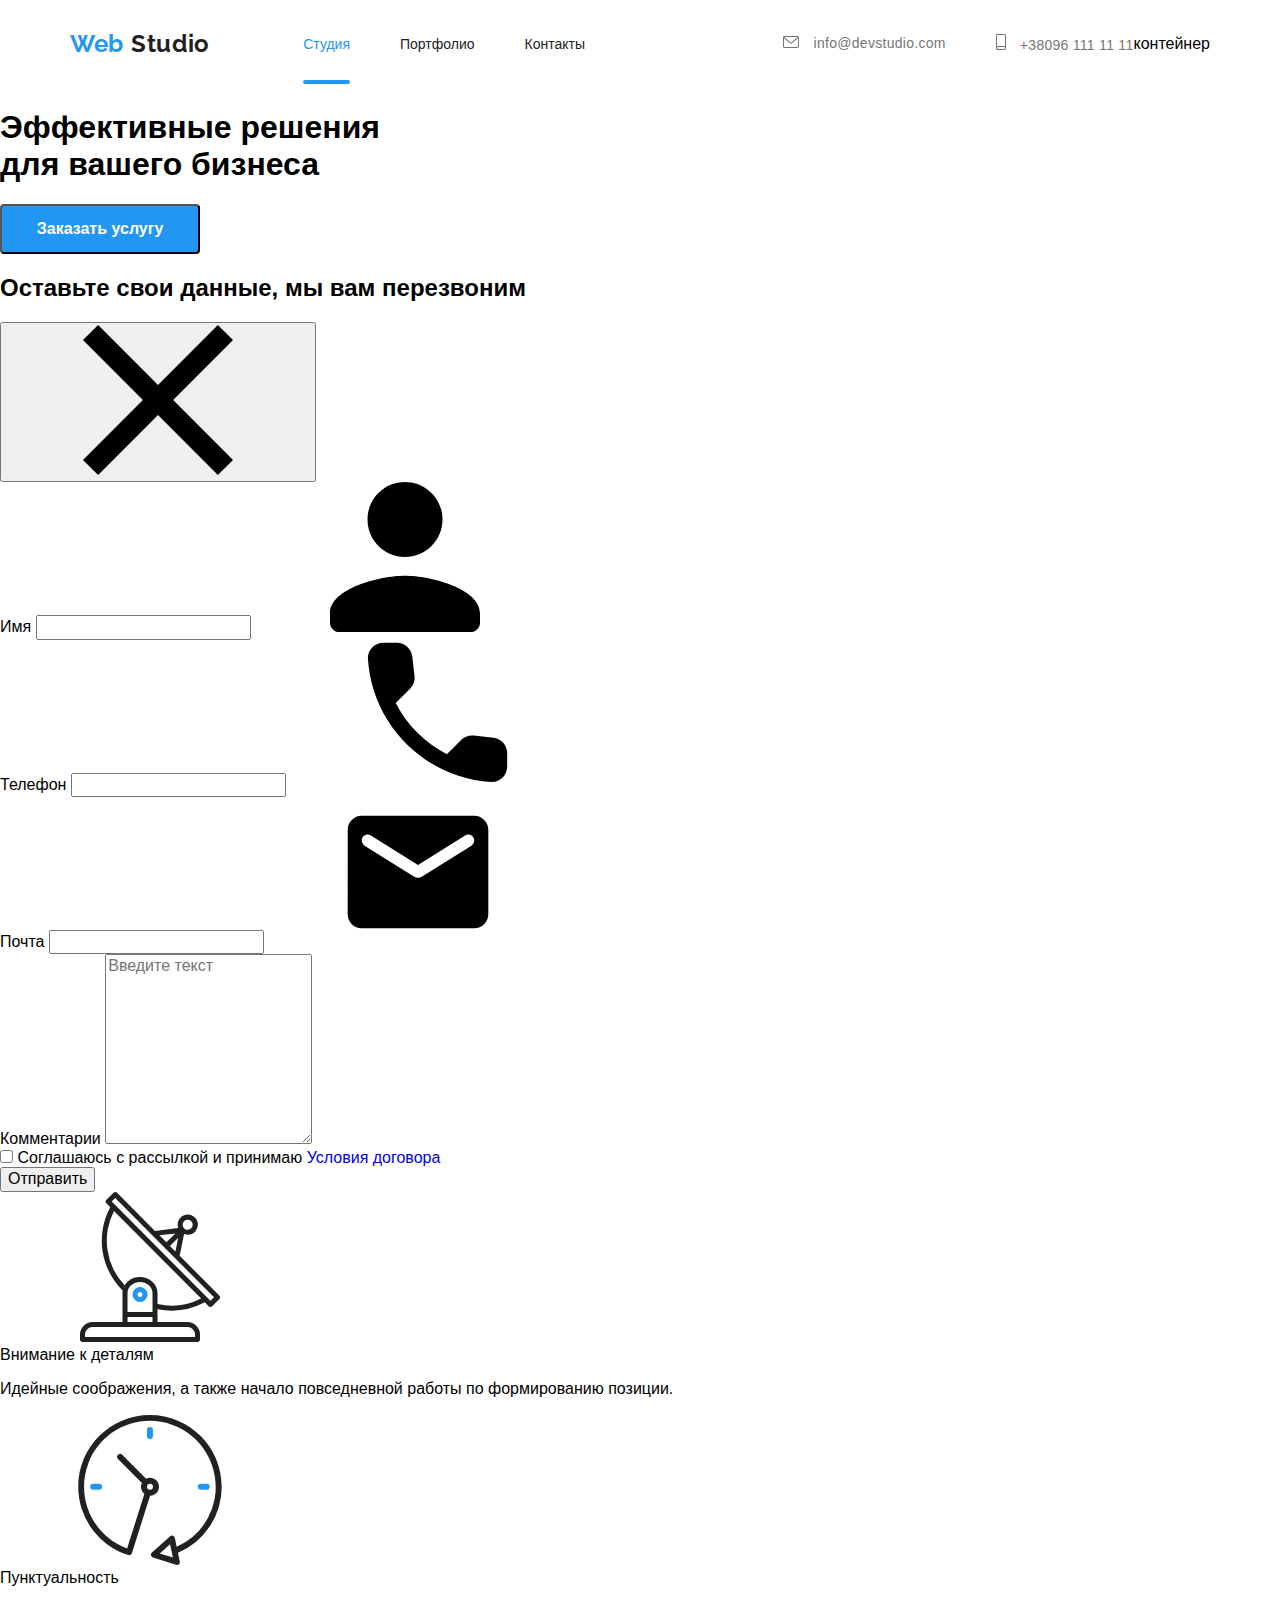
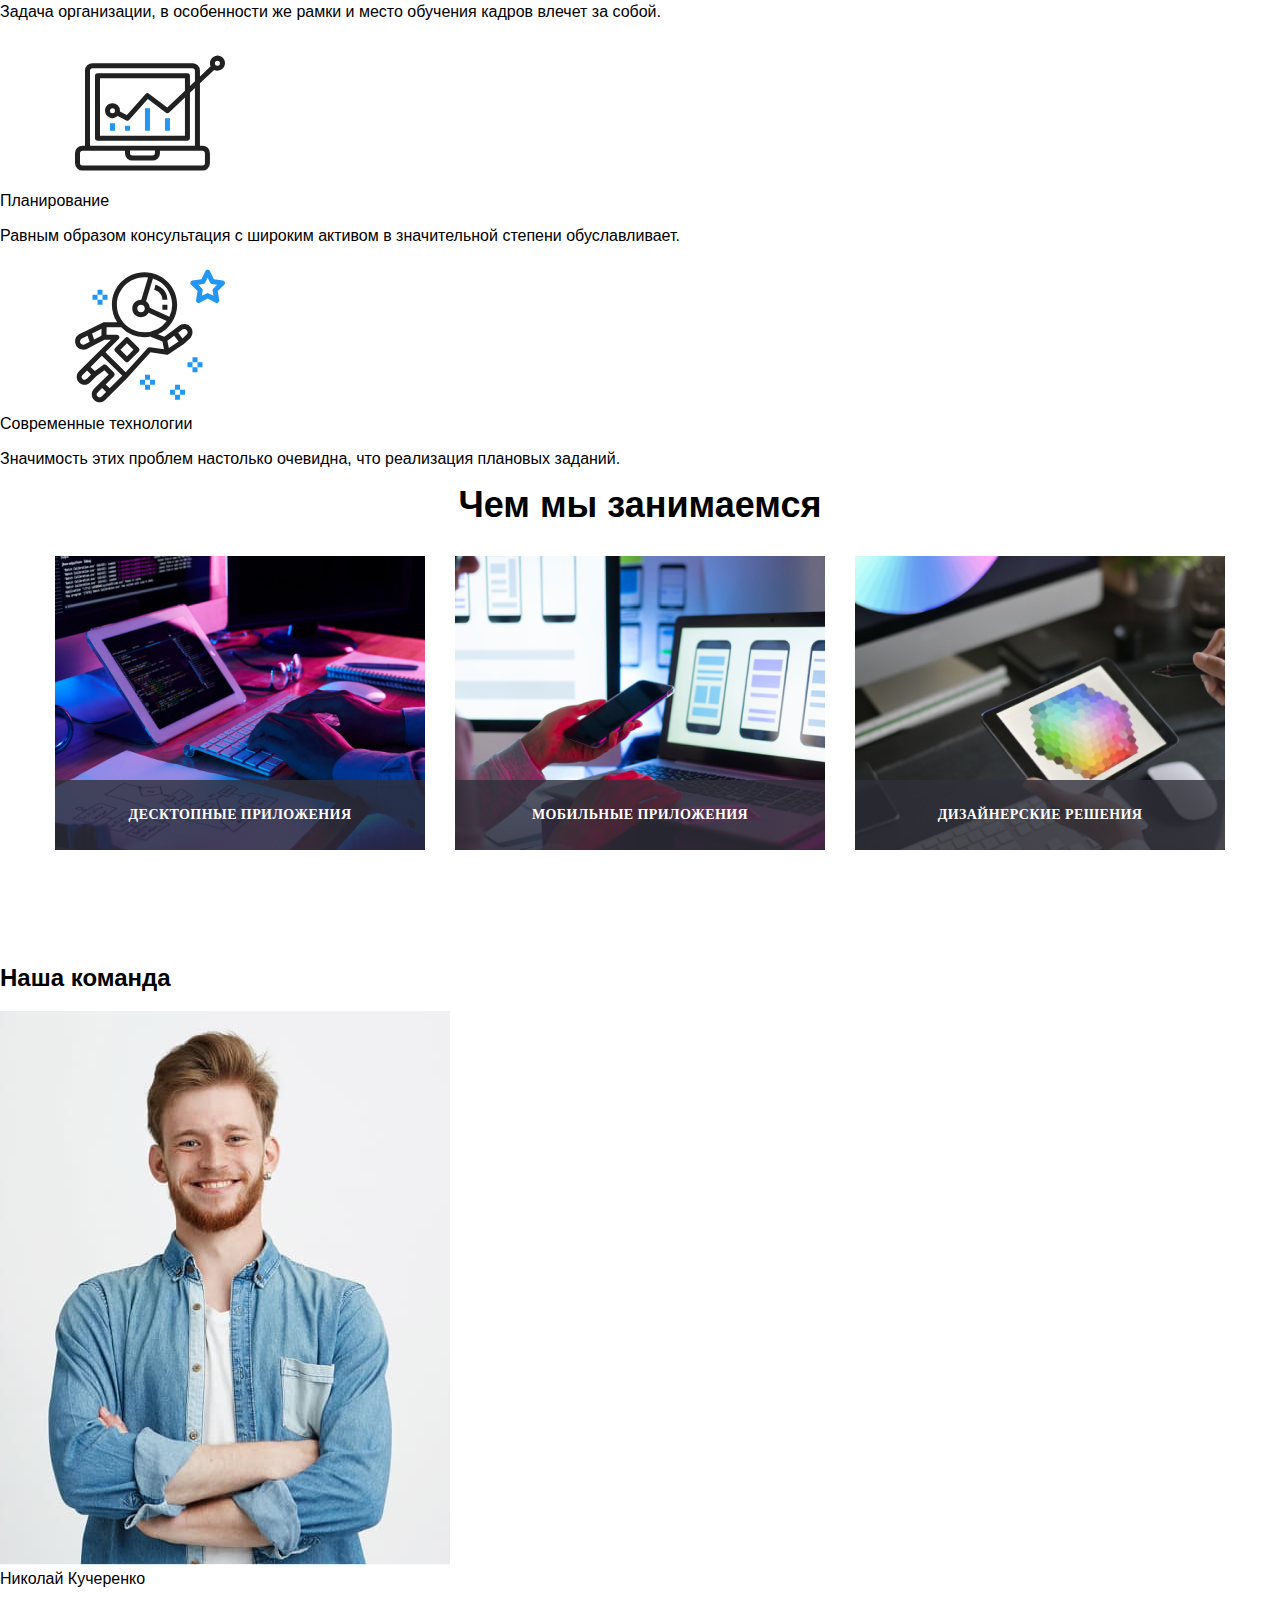
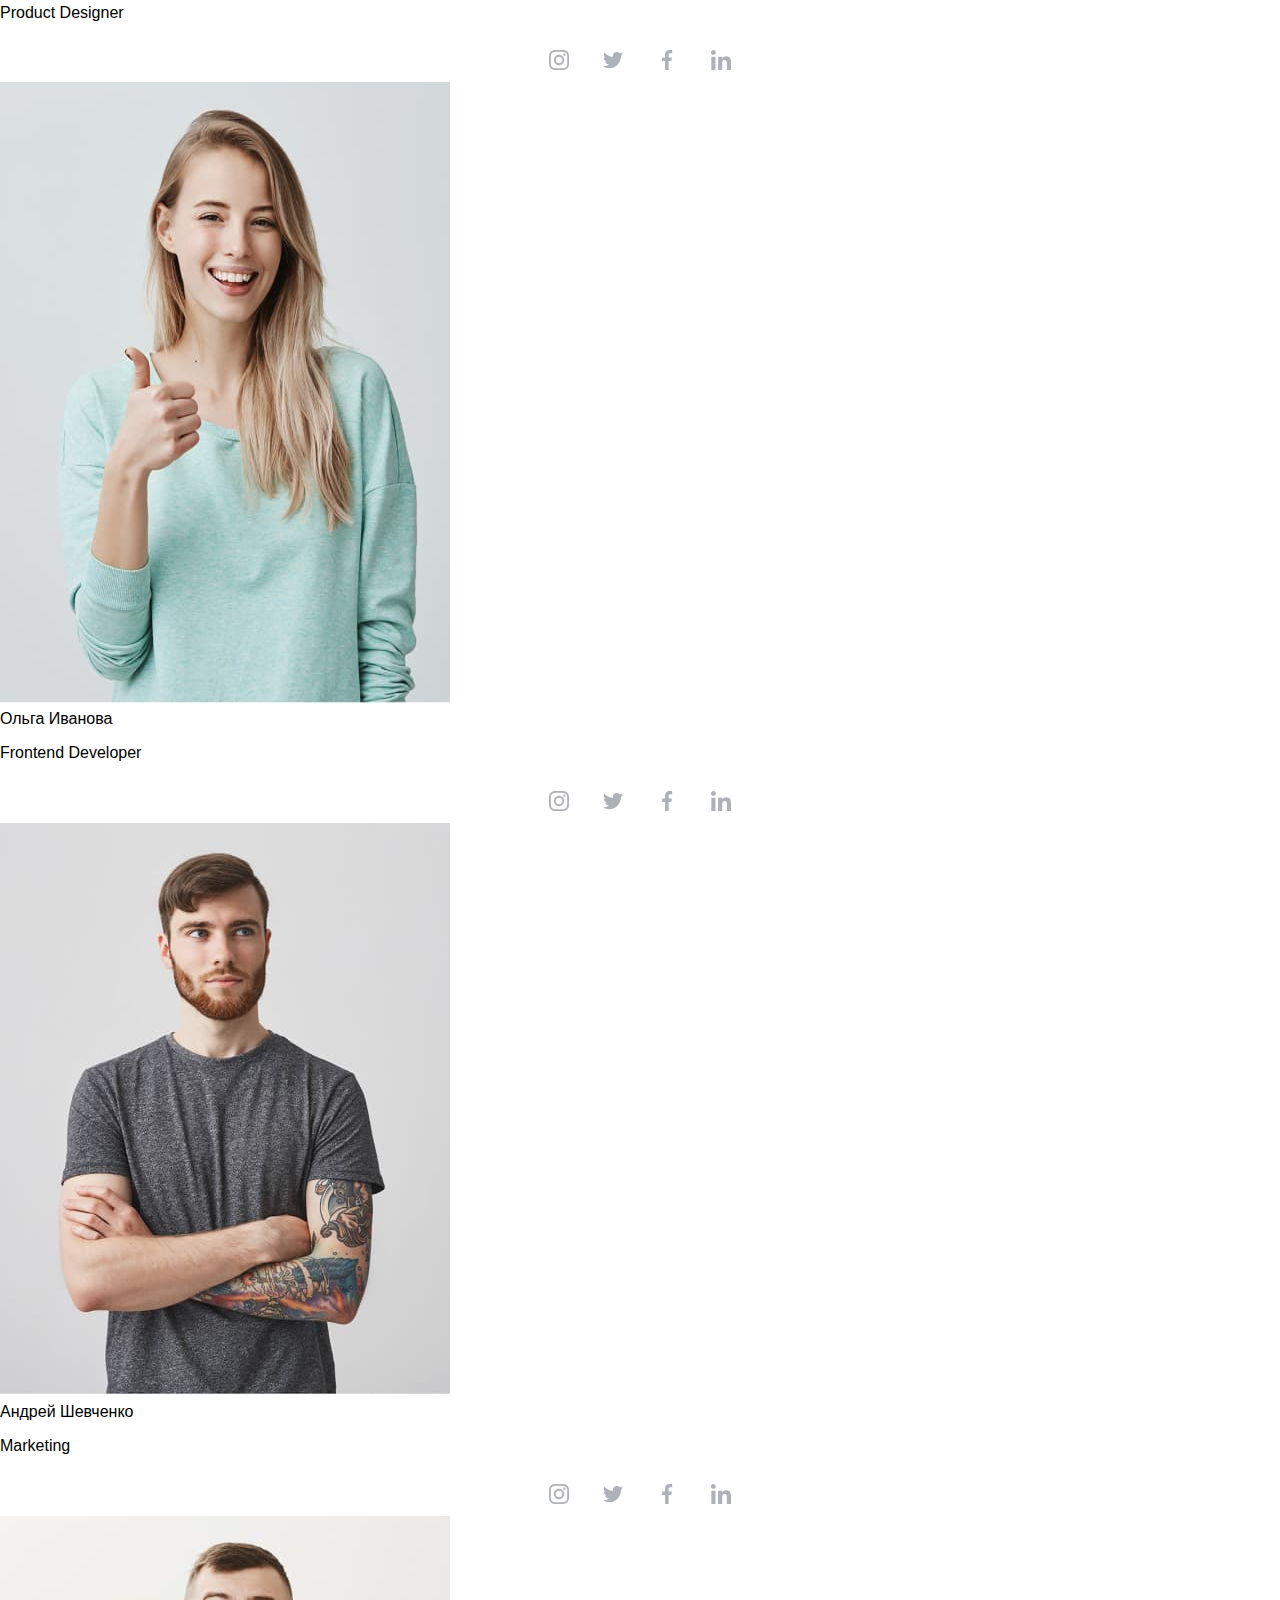
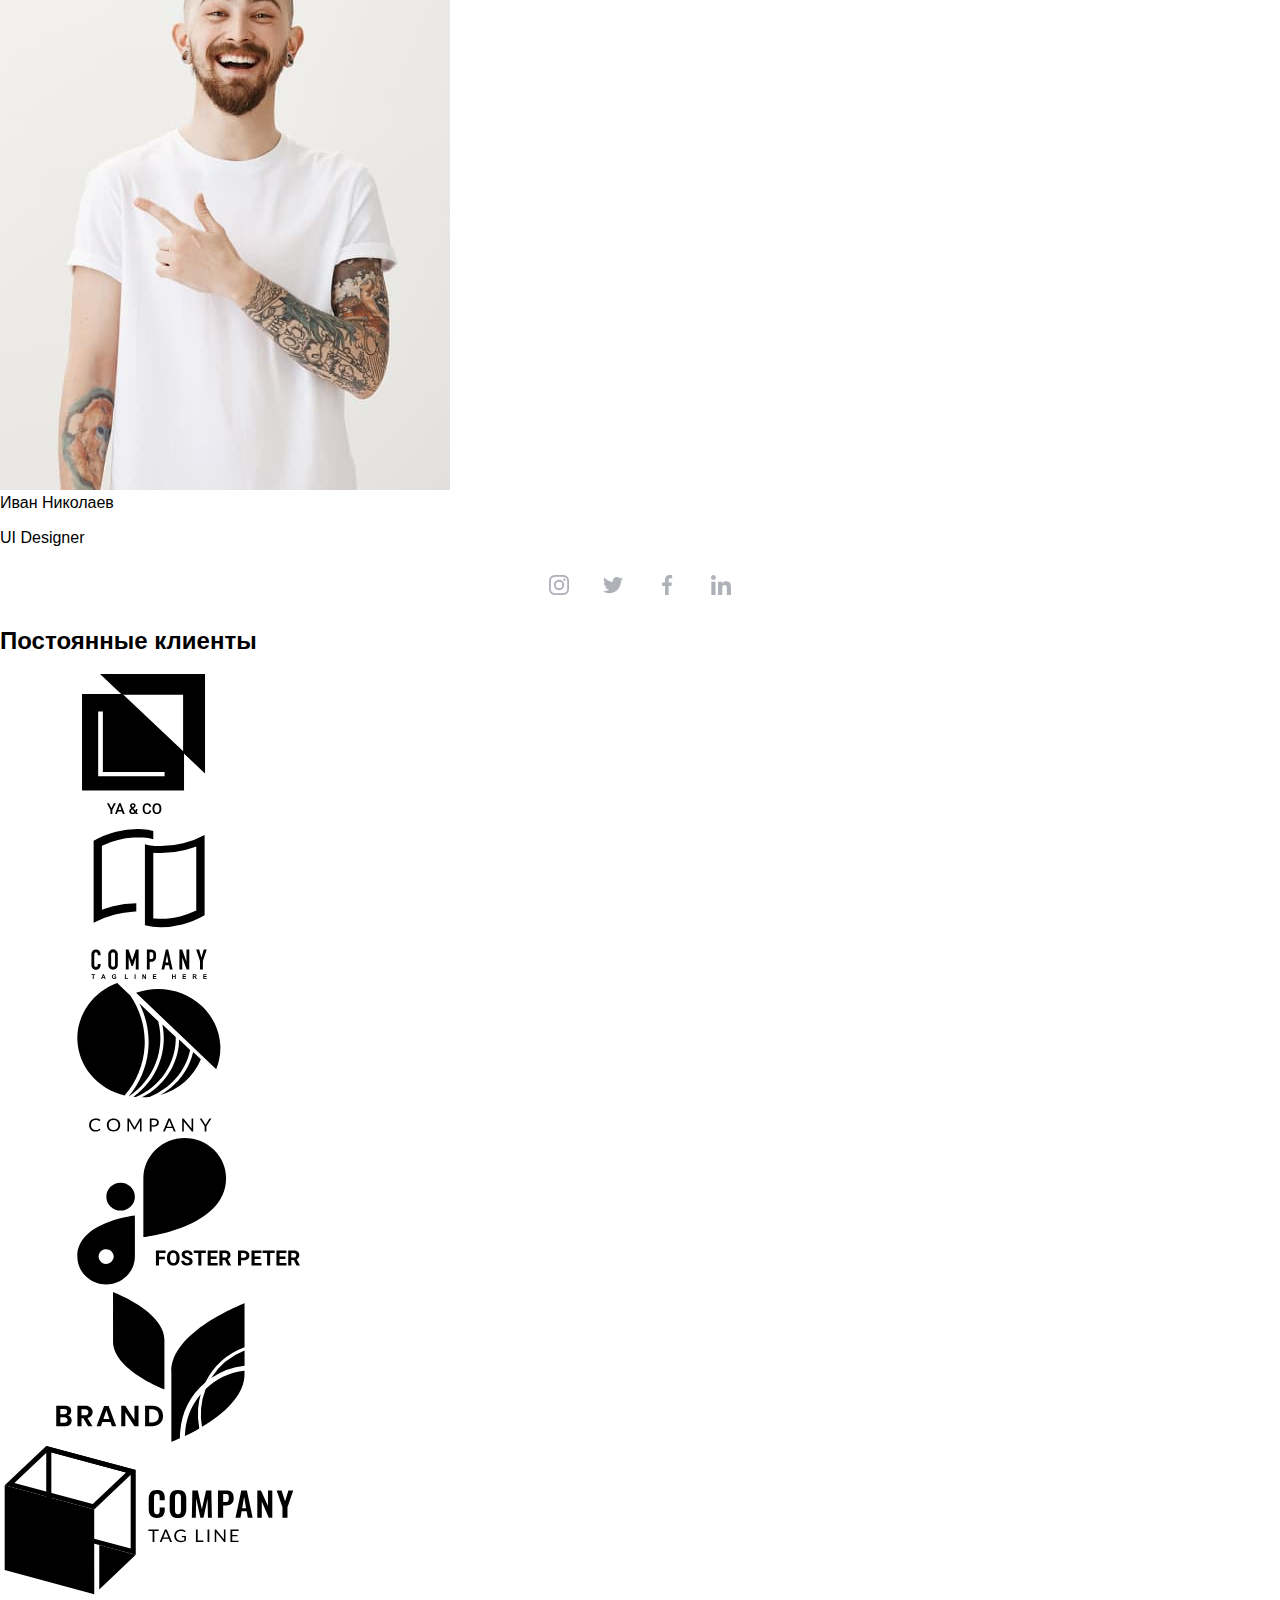
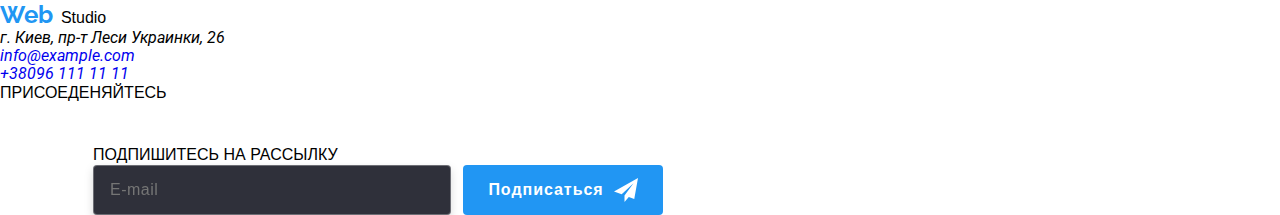
==== commit f90317d1: "fineshed first" ====
--- a/index.html
+++ b/index.html
@@ -40,7 +40,7 @@
             </ul>
             <button type="button" class="menu-button is-open"
            data-menu-button 
-           aria-expanded="false"> 
+           aria-expanded="true"> 
                         <svg width= "24" height="24"
                         aria-label="Переключатель мобильного меню" >
                         <use href="./images/icons/sprite3.svg#icon-menu"class="icon-menu"></use>
@@ -90,7 +90,7 @@
                                 </div>
                                 <div class="form-field" >
                                     <label for="comments"class="form-label">Комментарии</label>
-                                    <textarea class="comments" name="text" id="comments" cols="30" rows="10" placeholder="Введите текст" ></textarea>
+                                    <textarea class="comments" name="text" id="comments" cols="" rows="10" placeholder="Введите текст" ></textarea>
                                 </div>
                                 <div class="agreement">
                                    <label class="check-lable">
@@ -181,11 +181,12 @@
            
             <h2 class="team">Наша команда</h2>
             <ul class="team-photo">
-                <li><img src="./images/jpeg/img.jpg" alt="Игорь Демьяненко">
+                <li><img src="./images/jpeg/img1.jpg" alt="Николай Кучеренко" class="photo-clerck">
                 
-                    <div class="name">Игорь Демьяненко</div>
+                    <div class="name">Николай Кучеренко
             
-                     <p  class="occupation">Product Designer</p>  
+                     
+                    </div>  <p  class="occupation">Product Designer</p>
                  <div>  
                       <ul class="social-links">
                        <li class="link-list">
@@ -224,11 +225,10 @@
              </li>
 
                 <li>
-                    <img src="./images/jpeg/img(1).jpg" alt="Ольга Репина">
+                    <img src="./images/jpeg/img2.jpg" alt="Ольга Иванова" class="photo-clerck">
                 
-                      <div class="name">  Ольга Репина</div>
-                   
-                     <p class="occupation">Frontend Developer</p>
+                      <div class="name">  Ольга Иванова </div>
+                   <p class="occupation">Frontend Developer</p>
             
                     <div> <ul class="social-links">
                             <li class="link-list">
@@ -266,10 +266,11 @@
                     </div>  
                 </li>
                 <li>
-                    <img src="./images/jpeg/img(2).jpg" alt="Николай Тарасов">
+                    <img src="./images/jpeg/img3.jpg" alt="Андрей Шевченко" class="photo-clerck">
                 
-                       <div class="name">Николай Тарасов</div> 
-                    <p  class="occupation">Marketing</p>
+                       <div class="name">Андрей Шевченко </div>
+                         <p  class="occupation">Marketing</p>
+                      
                         <div>
                             <ul class="social-links">
                             <li class="link-list">
@@ -307,9 +308,10 @@
                        </div>
                 </li>
                 <li>
-                    <img src="./images/jpeg/img(3).jpg" alt="Михаил Ермаков">
-                       <div class="name">Михаил Ермаков</div> 
-                    <p class="occupation">UI Designer</p>
+                    <img src="./images/jpeg/img4.jpg" alt="Иван Николаев" class="photo-clerck">
+                        <div class="name">Иван Николаев</div> 
+                             <p class="occupation">UI Designer</p>
+                        
                          <div> 
                            <ul class="social-links">
                             <li class="link-list">
@@ -350,7 +352,7 @@
         </section>
         <!--Clients-->
        <section class="clients">
-        <h2 class="head2">Постоянные клиенты </h2>
+        <h2 class="clients-head">Постоянные клиенты </h2>
         <ul class="clients-tag">
             <li> 
                 <a href="#" class="company-link">
@@ -399,9 +401,11 @@
        </section>
     </main>
     <footer >
-    <div class="footer-links">
+     <div class="footer-links">
         <div class="contacts">
-            <img src="images/WebStudio(2).png" alt="logo">
+            <div><span class="web-logo">Web </span>
+                <span class="studio-logo-footer">Studio</span>
+            </div>
             <address id="contacts">
                 <ul class="foot-contacts">
                     <li>г. Киев, пр-т Леси Украинки, 26</li>
@@ -410,7 +414,7 @@
                 </ul>
 
             </address>
-            </div> 
+        </div> 
             <div class="footer-social-links">
                 <span class="links-title"> ПРИСОЕДЕНЯЙТЕСЬ</span>
                     <ul class="our-social-links">
--- a/CSS/main.min.css
+++ b/CSS/main.min.css
@@ -1,3 +1,3 @@
 @font-face{font-family:"Roboto";src:url(../../fonts/Roboto.css);font-style:normal;font-weight:400}@font-face{font-family:"Roboto";src:url(../../fonts/RobotoMedium.css);font-style:normal;font-weight:500}@font-face{font-family:"Roboto";src:url(../../fonts/Roboto.css);font-style:bold;font-weight:700}@font-face{font-family:"Roboto";src:url(../../fonts/RobotoBlack.css);font-style:normal;font-weight:900}/*! modern-normalize v1.0.0 | MIT License | https://github.com/sindresorhus/modern-normalize */*,*::before,*::after{box-sizing:border-box}:root{-moz-tab-size:4;tab-size:4}html{line-height:1.15;-webkit-text-size-adjust:100%}body{margin:0}body{font-family:system-ui,-apple-system,"Segoe UI",Roboto,Helvetica,Arial,sans-serif,"Apple Color Emoji","Segoe UI Emoji"}hr{height:0;color:inherit}abbr[title]{text-decoration:underline dotted}b,strong{font-weight:bolder}code,kbd,samp,pre{font-family:ui-monospace, SFMono-Regular, Consolas, "Liberation Mono", Menlo,- monospace;font-size:1em}small{font-size:80%}sub,sup{font-size:75%;line-height:0;position:relative;vertical-align:baseline}sub{bottom:-0.25em}sup{top:-0.5em}table{text-indent:0;border-color:inherit}button,input,optgroup,select,textarea{font-family:inherit;font-size:100%;line-height:1.15;margin:0}button,select{text-transform:none}button,[type="button"],[type="reset"],[type="submit"]{-webkit-appearance:button}::-moz-focus-inner{border-style:none;padding:0}:-moz-focusring{outline:1px dotted ButtonText}:-moz-ui-invalid{box-shadow:none}legend{padding:0}progress{vertical-align:baseline}::-webkit-inner-spin-button,::-webkit-outer-spin-button{height:auto}[type="search"]{-webkit-appearance:textfield;outline-offset:-2px}::-webkit-search-decoration{-webkit-appearance:none}::-webkit-file-upload-button{-webkit-appearance:button;font:inherit}summary{display:list-item}body{font-family:"Roboto", sans-serif;padding:0px;margin:0px;width:100%;margin-block-start:0;margin-block-end:0}ul{list-style:none;padding-inline-start:0px;margin-block-start:0;margin-block-end:0}a{text-decoration:none}main{margin:auto;font-family:"Roboto", sans-serif}@media screen and (min-width: 480px) and (max-width: 767px){.main-nav{position:relative;display:flex;align-items:center;justify-content:space-between;margin:auto;padding-left:15px;padding-right:15px;padding-top:16px;padding-bottom:16px}.web-logo{font-family:Raleway;color:#2196f3;font-size:24px;font-weight:700;line-height:28px;letter-spacing:0.03em;text-align:left}.studio-logo{font-family:Raleway;color:#212121;font-size:24px;font-weight:700;line-height:28px;letter-spacing:0.03em;text-align:left}.menu-button{padding:0;margin:0;background-color:#fff;border:none;outline:none}.icon-menu{width:24px;height:16px}.icon-cross{width:19px;height:19px}.menu-button .icon-cross{display:none}.menu-button.is-open .icon-cross{display:block;width:16px;height:16px}.menu-button.is-open .icon-menu{display:none}.menu-button:hover .icon-cross{fill:#2196f3}.menu-button:hover .icon-menu{fill:#2196f3}.menu-container{position:absolute;display:none;background-color:#f5f4fa;width:100%;top:100%;left:0;text-align:center;padding:15px;height:100%}.menu-container.menu-container.is-open{display:block}}@media screen and (min-width: 768px){.nav-links{display:flex;margin-left:93px}.nav-links a{position:relative;color:#212121;font-size:14px;font-weight:500;font-family:"Roboto", sans-serif;font-style:normal;cursor:pointer;transition:250ms cubic-bezier(0.4, 0, 0.2, 1)}.nav-links a::after{position:absolute;top:44px;left:0;content:"";width:100%;height:4px;border-radius:2px;background-color:#2196f3;opacity:0}#portfolio-studio a{color:#2196f3}#portfolio-studio a::after{color:#2196f3;opacity:1}.nav-links>li{margin-right:50px}.nav-links :hover{color:#2196f3}.nav-links :focus{color:#2196f3}.nav-links :last-child{margin-right:0px}}@media screen and (min-width: 480px) and (max-width: 767px){.nav-links{display:none}}@media screen and (min-width: 768px){.nav-contacts{display:flex;margin-left:auto;transition:250ms cubic-bezier(0.4, 0, 0.2, 1)}.nav-contacts :hover,.nav-contacts :focus{fill:#2196f3;color:#2196f3}.nav-contacts :not(:first-child){margin-left:50px}.nav-contacts a{font-family:"Roboto", sans-serif;font-style:normal;font-weight:500;font-size:14px;line-height:16px;letter-spacing:0.02em;color:#757575;transition:250ms cubic-bezier(0.4, 0, 0.2, 1)}.smartphone{display:inline-flex;width:10px;height:16px;margin-right:10px;align-items:center;fill:currentColor}.envelope{display:inline-flex;width:16px;height:12px;margin-right:10px;align-items:center;fill:currentColor}}@media screen and (min-width: 480px) and (max-width: 767px){.nav-contacts{display:none}}@media screen and (min-width: 480px) and (max-width: 767px){.efective-solution{text-align:center;background-color:#c4c4c4;background-image:linear-gradient(to right, rgba(0,0,0,0.5), rgba(47,48,58,0.8)),url(../images/Img1.jpg);max-width:767px;justify-content:center;margin:auto;background-repeat:no-repeat;background-size:cover;background-position:center;color:#fff;padding:118px 60px}.efective-solution>h1{font-family:Roboto;font-size:26px;font-style:normal;font-weight:900;line-height:42px;letter-spacing:0.06em;text-align:center;padding-bottom:30px;text-transform:uppercase;margin-block-start:0;margin-block-end:0}}.order-service{background-color:#2196f3;color:#fff;width:200px;height:50px;border-radius:4px;font-size:16px;font-weight:700;transition:250ms cubic-bezier(0.4, 0, 0.2, 1)}.backdrop{position:fixed;top:0;left:0;width:100%;height:100%;background-color:rgba(0,0,0,0.2);transition:250ms cubic-bezier(0.4, 0, 0.2, 1);opacity:1;z-index:2}.backdrop.is-hidden{opacity:0;pointer-events:none}.modal{position:absolute;top:50%;left:50%;width:528px;height:581px;transform:translate(-50%, -50%);background-color:#fff;border-radius:4px;box-shadow:0px 1px 3px rgba(0,0,0,0.12),0px 1px 1px rgba(0,0,0,0.14),0px 2px 1px rgba(0,0,0,0.2);padding:40px}.close-btn{position:absolute;top:8px;right:8px;display:flex;justify-content:center;align-items:center;width:30px;height:30px;background-color:#fff;border-radius:50%;border:1px solid rgba(0,0,0,0.1);padding:6px}.svg-close{width:11px;height:11px;transition:250ms cubic-bezier(0.4, 0, 0.2, 1)}.svg-close:hover{fill:#2196f3}.modal-header{font-family:Roboto;font-size:20px;font-style:normal;font-weight:700;line-height:23px;letter-spacing:0.03em;text-align:center;color:#212121;margin:0;margin-bottom:12px}.send{align-items:center;justify-content:center;width:200px;height:50px;color:#ffffff;background-color:#2196f3;border-radius:4px;font-family:Roboto;font-size:16px;font-style:normal;font-weight:700;line-height:30px;letter-spacing:0.06em;text-align:center;border:none;padding:0;transition:250ms cubic-bezier(0.4, 0, 0.2, 1)}.send:focus,.send:hover{box-shadow:0px 4px 4px 0px rgba(0,0,0,0.25);box-shadow:0px 4px 4px 0px rgba(0,0,0,0.25);outline-color:#2196f3}.form-modal{width:100%;font-family:"Roboto" sans-serif;font-size:12px;color:#212121}.form-field{display:flex;flex-direction:column;justify-content:left;position:relative}.form-input{display:block;padding:11px 12px;border:1px solid;border-radius:4px;border-color:rgba(33,33,33,0.2);margin-bottom:10px;padding-left:40px;transition:250ms cubic-bezier(0.4, 0, 0.2, 1)}.form-input:focus{outline-color:#2196f3}.form-input:focus+.tag-tube,.form-input:focus+.tag-man,.form-input:focus+.tag-envelop{fill:#2196f3}.form-label{margin-bottom:4px;font-family:Roboto;font-size:12px;font-style:normal;font-weight:400;line-height:14px;letter-spacing:0.01em;text-align:left;color:#757575}.tag-tube{width:12px;height:12px;position:absolute;top:30px;left:14px;transition:250ms cubic-bezier(0.4, 0, 0.2, 1)}.tag-man{width:13px;height:13px;position:absolute;top:30px;left:14px;transition:250ms cubic-bezier(0.4, 0, 0.2, 1)}.tag-envelop{width:15px;height:12px;position:absolute;top:30px;left:14px;transition:250ms cubic-bezier(0.4, 0, 0.2, 1)}.comments{padding:11px 12px;border:1px solid rgba(33,33,33,0.2);border-radius:4px;margin-bottom:20px;font-family:Roboto;font-size:14px;font-style:normal;font-weight:400;line-height:16px;letter-spacing:0.01em;text-align:left;width:448px;height:120px;color:#212121;transition:250ms cubic-bezier(0.4, 0, 0.2, 1)}.comments::placeholder{color:rgba(117,117,117,0.5);text-align:left}.comments:focus{outline-color:#2196f3}.agreement{font-family:Roboto;font-size:14px;font-style:normal;font-weight:400;line-height:24px;letter-spacing:0.03em;text-align:center;color:#757575;margin-bottom:30px}.check-blok{display:inline-block;width:16px;height:15px;background-image:url(../images/icons/Vector4-1.svg);background-repeat:no-repeat;margin-right:7px}.checkbox{appearance:none;transition:250ms cubic-bezier(0.4, 0, 0.2, 1)}.check-lable{display:flex;justify-content:center;align-items:center;font-family:Roboto;font-size:14px;font-style:normal;font-weight:400;line-height:24px;letter-spacing:0.03em}.checkbox:checked+.check-blok{background-color:#2196f3;background-image:url(../images/icons/Vector3.svg);background-repeat:no-repeat;border-radius:2px;border:2px solid #2196f3;background-size:contain}.agreement label a{position:relative;color:#2196f3}.agreement label a::after{position:absolute;top:17px;left:0;content:"";width:100%;height:1px;background-color:#2196f3}.icon-check{display:block;width:16px;height:15px;padding:0;margin:0;position:absolute;top:20px;right:403px}.icon-box{display:flex;width:270px;height:120px;background-color:#f5f4fa;border-radius:4px;margin-bottom:30px;justify-content:center;align-items:center}.icon{width:70px;height:70px}.antena-icon{display:block;width:70px;height:70px;margin:auto}.container{padding-top:94px;padding-bottom:94px}.dignities{display:flex;justify-content:center;width:1170px;margin-right:auto;margin-left:auto;padding-right:15px;padding-left:15px}.dignities>li{margin-right:30px}.dignities :last-child{margin-right:0px}.dignities p{text-align:left;width:270px;color:#757575;line-height:1.7;font-size:14;margin-bottom:0px}.dignities span{text-transform:uppercase;font-weight:700;font-size:14px}.our-work{justify-content:center;width:1170px;margin-right:auto;margin-left:auto;padding-bottom:94px}.head2{text-align:center;font-size:36px;margin-top:0px;line-height:1.16}.studio-images img{width:370px;height:294px}.studio-images{display:flex;justify-content:center;margin-top:0px;padding-left:15px;padding-right:15px;width:1170px;margin-block-start:0px;margin-block-end:0px}.box1{margin-right:30px;height:294px;position:relative;z-index:1}.box2{margin-right:30px;position:relative;height:294px;z-index:1}.box3{position:relative;height:294px;z-index:1}.apps1,.apps2,.apps3{position:absolute;bottom:0;width:370px;height:70px;background-color:rgba(47,48,58,0.8);color:#fff;font-family:Roboto;font-size:14px;font-style:normal;font-weight:700;line-height:16px;letter-spacing:0.03em;text-align:center;text-transform:uppercase;margin-block-start:0;margin-block-end:0;padding-top:27px;padding-bottom:27px}.our-team{background-color:#f5f4fa;padding-top:94px;padding-bottom:94px}.team{text-align:center;font-size:36px;margin-block-start:0px;margin-block-end:px}.team-photo{display:flex;justify-content:center;align-items:center;width:1170px;margin-right:auto;margin-left:auto;margin-top:50px;margin-block-end:0px}.team-photo img{width:270px;height:260px}.team-photo>li{width:270px;height:428px;background-color:#fff;margin-right:30px;box-shadow:0px 1px 3px rgba(0,0,0,0.12),0px 1px 1px rgba(0,0,0,0.14),0px 2px 1px rgba(0,0,0,0.2);border-radius:0px 0px 4px 4px}.team-photo :nth-child(4){margin-right:0px}.name{font-style:normal;font-weight:500;font-size:16px;line-height:1.18;text-align:center;justify-content:center;letter-spacing:0.03em;margin-top:30px;margin-left:auto;margin-right:0px}.occupation{text-align:center;width:270px;color:#757575;font-size:16px;line-height:1.18;letter-spacing:0.03em}.social-links{display:flex;box-sizing:border-box;width:206px;height:44px;margin-right:auto;margin-left:auto}.link{display:flex;width:44px;height:44px;background-color:#ffffff;border-radius:50%;justify-content:center;align-items:center;transition:250ms cubic-bezier(0.4, 0, 0.2, 1)}.link:hover{background-color:#2196f3}.link:hover .social-icon{fill:#ffffff}.link:focus{background-color:#2196f3}.link:focus .social-icon{fill:#ffffff}.link-list:not(:last-child){margin-right:10px}.social-icon{fill:#afb1b8;width:20px;height:20px;transition:250ms cubic-bezier(0.4, 0, 0.2, 1)}.clients{width:1170px;margin:auto;padding-top:134px;padding-bottom:54px;align-items:center;justify-content:center}.clients-tag{width:1170px;display:inline-flex;margin:auto}.clients-tag :not(:last-child){margin-right:30px}.company-link{display:flex;justify-content:center;align-items:center;box-sizing:border-box;width:170px;height:90px;border:solid 1px #afb1b8;border-radius:3px;background-color:#fff;transition:250ms cubic-bezier(0.4, 0, 0.2, 1)}.company-link:hover{border-color:#2196f3}.company-link .logo1 :hover,.company-link .logo2 :hover,.company-link .logo3 :hover,.company-link .logo4 :hover,.company-link .logo5 :hover,.company-link .logo6 :hover{fill:#2196f3}.company-link:hover .logo1,.company-link:hover .logo2,.company-link:hover .logo3,.company-link:hover .logo4,.company-link:hover .logo5,.company-link:hover .logo6{fill:#2196f3}.company-link .logo1 :focus,.company-link .logo2 :focus,.company-link .logo3 :focus,.company-link .logo4 :focus,.company-link .logo5 :focus,.company-link .logo6 :focus{fill:#2196f3}.company-link:focus .logo1,.company-link:focus .logo2,.company-link:focus .logo3,.company-link:focus .logo4,.company-link:focus .logo5,.company-link:focus .logo6{fill:#2196f3}.logo1{width:44px;height:49px;fill:#afb1b8;transition:250ms cubic-bezier(0.4, 0, 0.2, 1)}.logo2{width:40px;height:52px;fill:#afb1b8;transition:250ms cubic-bezier(0.4, 0, 0.2, 1)}.logo3{width:41px;height:42px;fill:#afb1b8;transition:250ms cubic-bezier(0.4, 0, 0.2, 1)}.logo4{width:80px;height:42px;fill:#afb1b8;transition:250ms cubic-bezier(0.4, 0, 0.2, 1)}.logo5{width:59px;height:47px;fill:#afb1b8;transition:250ms cubic-bezier(0.4, 0, 0.2, 1)}.logo6{width:88px;height:45px;fill:#afb1b8;transition:250ms cubic-bezier(0.4, 0, 0.2, 1)}.clients-tag a:focus{border-color:#2196f3}footer{background-color:#2f303a}.footer-links{display:flex;padding-top:60px;padding-bottom:39px;width:1170px;margin:auto}.contacts{width:231px}.links-title{display:block;color:#fff;font-family:Roboto;font-size:14px;font-style:normal;font-weight:700;line-height:16px;letter-spacing:0.03em;text-align:left;margin-top:0;margin-bottom:20px}.foot-contacts a{color:rgba(255,255,255,0.6);font-size:14px;font-style:normal}.foot-contacts>li{color:#fff;font-style:normal;font-size:14px}.foot-contacts :not(:last-child){padding-bottom:9px}.foot-contacts{margin-block-start:0px;margin-block-end:0px;padding-top:20px;font-family:Roboto, sans-serif;line-height:1.7;font-size:14px}.footer-social-links{margin-left:70px}.bottom-form{display:block;margin-left:93px}.foot-form{display:flex}.send-letter{display:flex;width:200px;height:50px;color:#fff;background-color:#2196f3;border-radius:4px;font-family:"Roboto", sans-serif;font-size:16px;font-style:normal;font-weight:700;line-height:30px;letter-spacing:0.06em;text-align:center;border:none;align-items:center;margin-left:12px;justify-content:center}.subscribe{top:13px;left:138px;width:24px;height:24px;fill:#fff;margin-left:10px}.formspace{width:358px;height:50px;left:815px;top:2785px;border:1px solid rgba(255,255,255,0.3);box-sizing:border-box;filter:drop-shadow(0px 4px 4px rgba(0,0,0,0.15));border-radius:4px;background:#2f303a;font-family:"Roboto", sans-serif;font-size:16px;font-style:normal;font-weight:400;line-height:20px;letter-spacing:0.03em;text-align:left;padding:15px 16px;color:#fff}.our-social-links{display:flex;box-sizing:border-box;width:206px;height:44px;margin:auto}.our-link{display:flex;width:44px;height:44px;background-color:rgba(255,255,255,0.1);border-radius:50%;justify-content:center;align-items:center;transition:250ms cubic-bezier(0.4, 0, 0.2, 1)}.our-link:hover{background-color:#2196f3}.our-link:focus{background-color:#2196f3}.our-link-icon:not(:last-child){margin-right:10px}.our-social-icon{fill:#fff;width:20px;height:20px}.portfolio{width:1170px;justify-content:center;margin:auto;padding-top:94px;padding-bottom:50px}.portfolio-buttons{margin-block-start:0px;margin-block-end:0px;padding-inline-start:0px;display:flex;justify-content:center}.portfolio-buttons :not(:last-child){margin-right:8px}.button{color:#212121;border-radius:4px;font-size:16px;font-weight:500;background-color:#f5f4fa;border:#fff;padding:10px 22px;transition:250ms cubic-bezier(0.4, 0, 0.2, 1)}.button:hover{background-color:#2196f3;color:#fff;border-radius:4px}.button:focus{background-color:#2196f3;color:#fff;border-radius:4px}.container-portfolio{justify-content:center;padding-left:15px;padding-right:15px;padding-bottom:94px}.portfolio-photo{display:flex;justify-content:center;flex-wrap:wrap;margin-right:auto;margin-left:auto;margin-block-start:0px;width:1170px}.portfolio-photo :nth-child(3n+3){margin-right:0px}.portfolio-photo :nth-last-child(-n+3){margin-bottom:0px}.card-image{width:370px;height:294px;margin-bottom:20px}.portfolio-list{width:370px;height:404px;font-size:18px;font-weight:700;letter-spacing:0.06em;background-color:#fff;border:1px solid #eeeeee;margin-bottom:20px;margin-right:30px}.portfolio-links{display:block;width:370px;height:auto;padding-bottom:20px;height:404px;transition:transform 250ms cubic-bezier(0.4, 0, 0.2, 1)}.portfolio-links:hover,.portfolio-links:focus{box-shadow:0px 1px 1px rgba(0,0,0,0.12),0px 4px 4px rgba(0,0,0,0.06),1px 4px 6px rgba(0,0,0,0.16)}.card{width:370px;height:404px}.link-description{margin-block-start:0;margin-block-end:0;margin-left:24px;font-size:18px;font-weight:bold;color:#212121}.card-content{margin-left:24px;margin-top:20px;font-size:16px;font-weight:400;color:#757575}.card-text{width:100%;padding-top:20px}.explanation::before{display:inline-block;position:absolute;content:"";width:100%;height:100%;background-color:rgba(33,150,243,0.9);transform:translateY(100%);transition:transform 250ms cubic-bezier(0.4, 0, 0.2, 1)}.explanation{display:block;position:relative;overflow:hidden}.text{position:absolute;top:63px;left:24px;width:322px;height:168px;color:#fff;margin:0;font-family:Roboto;font-size:18px;font-style:normal;font-weight:400;line-height:28px;letter-spacing:0.03em;text-align:left;transform:translateY(250px);transition:transform 250ms cubic-bezier(0.4, 0, 0.2, 1)}.portfolio-links:hover .text{transform:translateY(0)}.portfolio-links:focus .text{transform:translateY(0)}.portfolio-links:focus ::before{transform:translateY(0)}.portfolio-links:hover ::before{transform:translateY(0)}
+ monospace;font-size:1em}small{font-size:80%}sub,sup{font-size:75%;line-height:0;position:relative;vertical-align:baseline}sub{bottom:-0.25em}sup{top:-0.5em}table{text-indent:0;border-color:inherit}button,input,optgroup,select,textarea{font-family:inherit;font-size:100%;line-height:1.15;margin:0}button,select{text-transform:none}button,[type="button"],[type="reset"],[type="submit"]{-webkit-appearance:button}::-moz-focus-inner{border-style:none;padding:0}:-moz-focusring{outline:1px dotted ButtonText}:-moz-ui-invalid{box-shadow:none}legend{padding:0}progress{vertical-align:baseline}::-webkit-inner-spin-button,::-webkit-outer-spin-button{height:auto}[type="search"]{-webkit-appearance:textfield;outline-offset:-2px}::-webkit-search-decoration{-webkit-appearance:none}::-webkit-file-upload-button{-webkit-appearance:button;font:inherit}summary{display:list-item}@media screen and (min-width: 480px){body{font-family:"Roboto", sans-serif;padding:0px;margin:0px;width:100%;margin-block-start:0;margin-block-end:0}ul{list-style:none;padding-inline-start:0px;margin-block-start:0;margin-block-end:0}a{text-decoration:none}main{margin:auto;font-family:"Roboto", sans-serif}}@media screen and (min-width: 480px) and (max-width: 767px){header{border:1px solid #ececec;padding:15px}.main-nav{position:relative;display:flex;align-items:center;justify-content:space-between;margin:auto}.web-logo{font-family:Raleway;color:#2196f3;font-size:24px;font-weight:700;line-height:28px;letter-spacing:0.03em;text-align:left}.studio-logo{font-family:Raleway;color:#212121;font-size:24px;font-weight:700;line-height:28px;letter-spacing:0.03em;text-align:left}.menu-button{padding:0;margin:0;background-color:#fff;border:none;outline:none}.icon-menu{width:24px;height:16px}.icon-cross{width:19px;height:19px}.menu-button.is-open .icon-menu{display:none}.menu-button .icon-cross{display:none}.menu-button.is-open .icon-cross{display:block;width:16px;height:16px}.menu-button:hover .icon-cross{fill:#2196f3}.menu-button:hover .icon-menu{fill:#2196f3}.menu-container{position:absolute;display:none;background-color:#f5f4fa;width:100%;top:100%;left:0;text-align:center;padding:15px;height:100%}.menu-container.menu-container.is-open{display:block}}@media screen and (min-width: 768px){.main-nav{display:flex;align-items:center;width:1170px;margin:auto;padding-left:15px;padding-right:15px;padding-top:30px;padding-bottom:30px}.menu-button,.icon-menu,.icon-cross{display:none}.web-logo{font-family:Raleway;color:#2196f3;font-size:24px;font-weight:700;line-height:28px;letter-spacing:0.03em;text-align:left}.studio-logo{font-family:Raleway;color:#212121;font-size:24px;font-weight:700;line-height:28px;letter-spacing:0.03em;text-align:left}}@media screen and (min-width: 768px){.nav-links{display:flex;margin-left:93px}.nav-links a{position:relative;color:#212121;font-size:14px;font-weight:500;font-family:"Roboto", sans-serif;font-style:normal;cursor:pointer;transition:250ms cubic-bezier(0.4, 0, 0.2, 1)}.nav-links a::after{position:absolute;top:44px;left:0;content:"";width:100%;height:4px;border-radius:2px;background-color:#2196f3;opacity:0}#portfolio-studio a{color:#2196f3}#portfolio-studio a::after{color:#2196f3;opacity:1}.nav-links>li{margin-right:50px}.nav-links :hover{color:#2196f3}.nav-links :focus{color:#2196f3}.nav-links :last-child{margin-right:0px}}@media screen and (min-width: 480px) and (max-width: 767px){.nav-links{display:none}}@media screen and (min-width: 768px){.nav-contacts{display:flex;margin-left:auto;transition:250ms cubic-bezier(0.4, 0, 0.2, 1)}.nav-contacts :hover,.nav-contacts :focus{fill:#2196f3;color:#2196f3}.nav-contacts :not(:first-child){margin-left:50px}.nav-contacts a{font-family:"Roboto", sans-serif;font-style:normal;font-weight:500;font-size:14px;line-height:16px;letter-spacing:0.02em;color:#757575;transition:250ms cubic-bezier(0.4, 0, 0.2, 1)}.smartphone{display:inline-flex;width:10px;height:16px;margin-right:10px;align-items:center;fill:currentColor}.envelope{display:inline-flex;width:16px;height:12px;margin-right:10px;align-items:center;fill:currentColor}}@media screen and (min-width: 480px) and (max-width: 767px){.nav-contacts{display:none}}@media screen and (min-width: 480px) and (max-width: 767px){.efective-solution{text-align:center;background-color:#c4c4c4;background-image:linear-gradient(to right, rgba(0,0,0,0.5), rgba(47,48,58,0.8)),url(../images/Img1.jpg);max-width:767px;justify-content:center;margin:auto;background-repeat:no-repeat;background-size:cover;background-position:center;color:#fff;padding:118px 60px;margin-bottom:60px}.efective-solution>h1{font-family:Roboto;font-size:26px;font-style:normal;font-weight:900;line-height:42px;letter-spacing:0.06em;text-align:center;padding-bottom:30px;text-transform:uppercase;margin-block-start:0;margin-block-end:0}}.order-service{background-color:#2196f3;color:#fff;width:200px;height:50px;border-radius:4px;font-size:16px;font-weight:700;transition:250ms cubic-bezier(0.4, 0, 0.2, 1)}@media screen and (min-width: 480px) and (max-width: 767px){.backdrop{position:fixed;top:0;left:0;width:100%;height:100%;background-color:rgba(0,0,0,0.2);padding:93px 15px;transition:250ms cubic-bezier(0.4, 0, 0.2, 1);opacity:1;z-index:2;overflow-y:scroll}.backdrop.is-hidden{opacity:0;pointer-events:none}.modal{position:absolute;width:450px;height:609px;background-color:#fff;border-radius:4px;box-shadow:0px 1px 3px rgba(0,0,0,0.12),0px 1px 1px rgba(0,0,0,0.14),0px 2px 1px rgba(0,0,0,0.2);padding:40px}}@media screen and (min-width: 480px) and (max-width: 767px){.close-btn{position:absolute;top:8px;right:8px;display:flex;justify-content:center;align-items:center;width:30px;height:30px;background-color:#fff;border-radius:50%;border:1px solid rgba(0,0,0,0.1);padding:6px}.svg-close{width:11px;height:11px;transition:250ms cubic-bezier(0.4, 0, 0.2, 1)}.svg-close:hover{fill:#2196f3}.modal-header{font-family:Roboto;font-size:20px;font-style:normal;font-weight:700;line-height:23px;letter-spacing:0.03em;text-align:center;color:#212121;margin:0;margin-bottom:12px}.send{align-items:center;justify-content:center;width:200px;height:50px;color:#ffffff;background-color:#2196f3;border-radius:4px;font-family:Roboto;font-size:16px;font-style:normal;font-weight:700;line-height:30px;letter-spacing:0.06em;text-align:center;border:none;padding:0;transition:250ms cubic-bezier(0.4, 0, 0.2, 1)}.send:focus,.send:hover{box-shadow:0px 4px 4px 0px rgba(0,0,0,0.25);box-shadow:0px 4px 4px 0px rgba(0,0,0,0.25);outline-color:#2196f3}}@media screen and (min-width: 480px) and (max-width: 1199px){.form-modal{width:100%;font-family:"Roboto" sans-serif;font-size:12px;color:#212121}.form-field{display:flex;flex-direction:column;justify-content:left;position:relative}.form-input{display:block;padding:11px 12px;border:1px solid;border-radius:4px;border-color:rgba(33,33,33,0.2);margin-bottom:10px;padding-left:40px;transition:250ms cubic-bezier(0.4, 0, 0.2, 1)}.form-input:focus{outline-color:#2196f3}.form-input:focus+.tag-tube,.form-input:focus+.tag-man,.form-input:focus+.tag-envelop{fill:#2196f3}.form-label{margin-bottom:4px;font-family:Roboto;font-size:12px;font-style:normal;font-weight:400;line-height:14px;letter-spacing:0.01em;text-align:left;color:#757575}.tag-tube{width:12px;height:12px;position:absolute;top:30px;left:14px;transition:250ms cubic-bezier(0.4, 0, 0.2, 1)}.tag-man{width:13px;height:13px;position:absolute;top:30px;left:14px;transition:250ms cubic-bezier(0.4, 0, 0.2, 1)}.tag-envelop{width:15px;height:12px;position:absolute;top:30px;left:14px;transition:250ms cubic-bezier(0.4, 0, 0.2, 1)}.comments{padding:11px 12px;border:1px solid rgba(33,33,33,0.2);border-radius:4px;margin-bottom:20px;font-family:Roboto;font-size:14px;font-style:normal;font-weight:400;line-height:16px;letter-spacing:0.01em;text-align:left;width:370px;height:120px;color:#212121;transition:250ms cubic-bezier(0.4, 0, 0.2, 1)}.comments::placeholder{color:rgba(117,117,117,0.5);text-align:left}.comments:focus{outline-color:#2196f3}}@media screen and (min-width: 480px) and (max-width: 1199px){.agreement{font-family:Roboto;font-size:12px;font-style:normal;font-weight:400;line-height:14px;letter-spacing:0.03em;text-align:center;color:#757575;margin-bottom:30px}.check-blok{display:inline-block;width:16px;height:15px;background-image:url(../images/icons/Vector4-1.svg);background-repeat:no-repeat;margin-right:7px}.checkbox{appearance:none;transition:250ms cubic-bezier(0.4, 0, 0.2, 1)}.check-lable{display:flex;justify-content:center;align-items:center;font-family:Roboto;font-size:12px;font-style:normal;font-weight:400;line-height:24px;letter-spacing:0.03em}.checkbox:checked+.check-blok{background-color:#2196f3;background-image:url(../images/icons/Vector3.svg);background-repeat:no-repeat;border-radius:2px;border:2px solid #2196f3;background-size:contain}.agreement label a{position:relative;color:#2196f3}.agreement label a::after{position:absolute;top:17px;left:0;content:"";width:100%;height:1px;background-color:#2196f3}.icon-check{display:block;width:16px;height:15px;padding:0;margin:0;position:absolute;top:20px;right:403px}}@media screen and (min-width: 480px) and (max-width: 767px){.dignities{display:block;padding-right:15px;padding-left:15px;margin-bottom:60px}.icon-box{display:inline-flex;justify-content:center;align-items:center;width:450px;height:120px;background-color:#f5f4fa;margin:auto;margin-bottom:30px;border-radius:4px}.icon{width:70px;height:70px}.dignities span{font-family:Roboto;font-size:14px;font-style:normal;font-weight:700;line-height:16px;letter-spacing:0.03em;text-align:center;text-transform:uppercase;color:#212121}.dignities p{font-family:Roboto;font-size:14px;font-style:normal;font-weight:400;line-height:24px;letter-spacing:0.03em;text-align:left;color:#757575}}.our-work{justify-content:center;width:1170px;margin-right:auto;margin-left:auto;padding-bottom:94px}.head2{text-align:center;font-size:36px;margin-top:0px;line-height:1.16}.studio-images img{width:370px;height:294px}.studio-images{display:flex;justify-content:center;margin-top:0px;padding-left:15px;padding-right:15px;width:1170px;margin-block-start:0px;margin-block-end:0px}.box1{margin-right:30px;height:294px;position:relative;z-index:1}.box2{margin-right:30px;position:relative;height:294px;z-index:1}.box3{position:relative;height:294px;z-index:1}.apps1,.apps2,.apps3{position:absolute;bottom:0;width:370px;height:70px;background-color:rgba(47,48,58,0.8);color:#fff;font-family:Roboto;font-size:14px;font-style:normal;font-weight:700;line-height:16px;letter-spacing:0.03em;text-align:center;text-transform:uppercase;margin-block-start:0;margin-block-end:0;padding-top:27px;padding-bottom:27px}@media screen and (min-width: 480px) and (max-width: 767px){.our-work{display:none}}@media screen and (min-width: 480px) and (max-width: 767px){.our-team{background-color:#f5f4fa;padding:60px 15px}.team{font-family:Roboto;font-size:28px;font-style:normal;font-weight:700;line-height:33px;letter-spacing:0.03em;text-align:center;margin-block-start:0;margin-block-end:0}.team-photo{display:block;justify-content:center;align-items:center;margin-right:auto;margin-left:auto;margin-block-end:0px;margin-top:30px;margin-bottom:60px}.team-photo :nth-child(4){margin-bottom:0}.photo-clerck{width:450px;height:320px;object-fit:cover;object-position:right top;overflow:hidden}.team-photo>li{width:450px;height:482px;background-color:#fff;box-shadow:0px 1px 3px rgba(0,0,0,0.12),0px 1px 1px rgba(0,0,0,0.14),0px 2px 1px rgba(0,0,0,0.2);border-radius:0px 0px 4px 4px;margin-bottom:30px}.name{font-style:normal;font-weight:500;font-size:16px;line-height:1.18;text-align:center;justify-content:center;letter-spacing:0.03em;margin-top:30px;margin-bottom:10px;margin-left:auto;margin-right:0px}.occupation{text-align:center;justify-content:center;color:#757575;font-size:16px;line-height:1.18;letter-spacing:0.03em;margin-block-start:0;margin-block-end:0;margin-bottom:16px}}.social-links{display:flex;box-sizing:border-box;width:206px;height:44px;margin-right:auto;margin-left:auto}.link{display:flex;width:44px;height:44px;background-color:#ffffff;border-radius:50%;justify-content:center;align-items:center;transition:250ms cubic-bezier(0.4, 0, 0.2, 1)}.link:hover{background-color:#2196f3}.link:hover .social-icon{fill:#ffffff}.link:focus{background-color:#2196f3}.link:focus .social-icon{fill:#ffffff}.link-list:not(:last-child){margin-right:10px}.social-icon{fill:#afb1b8;width:20px;height:20px;transition:250ms cubic-bezier(0.4, 0, 0.2, 1)}@media screen and (min-width: 480px) and (max-width: 767px){.clients{width:100%;margin:auto;padding-top:60px;padding-bottom:54px;align-items:center;justify-content:center;padding-right:15px;padding-left:15px}.clients-head{font-family:Roboto;font-size:28px;font-style:normal;font-weight:700;line-height:33px;letter-spacing:0.03em;text-align:center}.clients-tag{display:flex;flex-wrap:wrap;width:480px;display:inline-flex;margin:auto}.clients-tag>li{margin-right:30px;margin-bottom:30px}.clients-tag :nth-child(2n+2){margin-right:0}.clients-tag :nth-last-child(-n+2){margin-bottom:0px}.company-link{display:flex;justify-content:center;align-items:center;box-sizing:border-box;width:210px;height:90px;border:solid 1px #afb1b8;border-radius:3px;background-color:#fff;transition:250ms cubic-bezier(0.4, 0, 0.2, 1)}.company-link:hover{border-color:#2196f3}.company-link .logo1 :hover,.company-link .logo2 :hover,.company-link .logo3 :hover,.company-link .logo4 :hover,.company-link .logo5 :hover,.company-link .logo6 :hover{fill:#2196f3}.company-link:hover .logo1,.company-link:hover .logo2,.company-link:hover .logo3,.company-link:hover .logo4,.company-link:hover .logo5,.company-link:hover .logo6{fill:#2196f3}.company-link .logo1 :focus,.company-link .logo2 :focus,.company-link .logo3 :focus,.company-link .logo4 :focus,.company-link .logo5 :focus,.company-link .logo6 :focus{fill:#2196f3}.company-link:focus .logo1,.company-link:focus .logo2,.company-link:focus .logo3,.company-link:focus .logo4,.company-link:focus .logo5,.company-link:focus .logo6{fill:#2196f3}.clients-tag a:focus{border-color:#2196f3}.logo1{width:44px;height:49px;fill:#afb1b8;transition:250ms cubic-bezier(0.4, 0, 0.2, 1)}.logo2{width:40px;height:52px;fill:#afb1b8;transition:250ms cubic-bezier(0.4, 0, 0.2, 1)}.logo3{width:41px;height:42px;fill:#afb1b8;transition:250ms cubic-bezier(0.4, 0, 0.2, 1)}.logo4{width:80px;height:42px;fill:#afb1b8;transition:250ms cubic-bezier(0.4, 0, 0.2, 1)}.logo5{width:59px;height:47px;fill:#afb1b8;transition:250ms cubic-bezier(0.4, 0, 0.2, 1)}.logo6{width:88px;height:45px;fill:#afb1b8;transition:250ms cubic-bezier(0.4, 0, 0.2, 1)}}@media screen and (min-width: 480px) and (max-width: 767px){footer{background-color:#2f303a}.footer-links{display:flex;flex-direction:column;justify-content:center;align-items:center;padding-top:60px;padding-bottom:39px;padding-right:15px;padding-left:15px;margin:auto}.contacts{display:block;text-align:center;margin-bottom:60px}.footer-social-links{display:block;text-align:center}.links-title{display:block;color:#fff;font-family:Roboto;font-size:14px;font-style:normal;font-weight:700;line-height:16px;letter-spacing:0.03em;margin-top:0;margin-bottom:20px}.foot-contacts a{color:rgba(255,255,255,0.6);font-size:14px;font-style:normal}.foot-contacts>li{color:#fff;font-style:normal;font-size:14px}.foot-contacts :not(:last-child){padding-bottom:9px}.foot-contacts{margin-block-start:0px;margin-block-end:0px;padding-top:20px;font-family:Roboto, sans-serif;line-height:1.7;font-size:14px}.footer-social-links{display:inline-block;justify-content:center}.studio-logo-footer{font-family:Raleway;color:#fff;font-size:24px;font-weight:700;line-height:28px;letter-spacing:0.03em;text-align:center}}.bottom-form{display:block;margin-left:93px}.foot-form{display:flex}.send-letter{display:flex;width:200px;height:50px;color:#fff;background-color:#2196f3;border-radius:4px;font-family:"Roboto", sans-serif;font-size:16px;font-style:normal;font-weight:700;line-height:30px;letter-spacing:0.06em;text-align:center;border:none;align-items:center;margin-left:12px;justify-content:center}.subscribe{top:13px;left:138px;width:24px;height:24px;fill:#fff;margin-left:10px}.formspace{width:358px;height:50px;left:815px;top:2785px;border:1px solid rgba(255,255,255,0.3);box-sizing:border-box;filter:drop-shadow(0px 4px 4px rgba(0,0,0,0.15));border-radius:4px;background:#2f303a;font-family:"Roboto", sans-serif;font-size:16px;font-style:normal;font-weight:400;line-height:20px;letter-spacing:0.03em;text-align:left;padding:15px 16px;color:#fff}.our-social-links{display:flex;box-sizing:border-box;width:206px;height:44px;margin:auto}.our-link{display:flex;width:44px;height:44px;background-color:rgba(255,255,255,0.1);border-radius:50%;justify-content:center;align-items:center;transition:250ms cubic-bezier(0.4, 0, 0.2, 1)}.our-link:hover{background-color:#2196f3}.our-link:focus{background-color:#2196f3}.our-link-icon:not(:last-child){margin-right:10px}.our-social-icon{fill:#fff;width:20px;height:20px}.portfolio{width:1170px;justify-content:center;margin:auto;padding-top:94px;padding-bottom:50px}.portfolio-buttons{margin-block-start:0px;margin-block-end:0px;padding-inline-start:0px;display:flex;justify-content:center}.portfolio-buttons :not(:last-child){margin-right:8px}.button{color:#212121;border-radius:4px;font-size:16px;font-weight:500;background-color:#f5f4fa;border:#fff;padding:10px 22px;transition:250ms cubic-bezier(0.4, 0, 0.2, 1)}.button:hover{background-color:#2196f3;color:#fff;border-radius:4px}.button:focus{background-color:#2196f3;color:#fff;border-radius:4px}.container-portfolio{justify-content:center;padding-left:15px;padding-right:15px;padding-bottom:94px}.portfolio-photo{display:flex;justify-content:center;flex-wrap:wrap;margin-right:auto;margin-left:auto;margin-block-start:0px;width:1170px}.portfolio-photo :nth-child(3n+3){margin-right:0px}.portfolio-photo :nth-last-child(-n+3){margin-bottom:0px}.card-image{width:370px;height:294px;margin-bottom:20px}.portfolio-list{width:370px;height:404px;font-size:18px;font-weight:700;letter-spacing:0.06em;background-color:#fff;border:1px solid #eeeeee;margin-bottom:20px;margin-right:30px}.portfolio-links{display:block;width:370px;height:auto;padding-bottom:20px;height:404px;transition:transform 250ms cubic-bezier(0.4, 0, 0.2, 1)}.portfolio-links:hover,.portfolio-links:focus{box-shadow:0px 1px 1px rgba(0,0,0,0.12),0px 4px 4px rgba(0,0,0,0.06),1px 4px 6px rgba(0,0,0,0.16)}.card{width:370px;height:404px}.link-description{margin-block-start:0;margin-block-end:0;margin-left:24px;font-size:18px;font-weight:bold;color:#212121}.card-content{margin-left:24px;margin-top:20px;font-size:16px;font-weight:400;color:#757575}.card-text{width:100%;padding-top:20px}.explanation::before{display:inline-block;position:absolute;content:"";width:100%;height:100%;background-color:rgba(33,150,243,0.9);transform:translateY(100%);transition:transform 250ms cubic-bezier(0.4, 0, 0.2, 1)}.explanation{display:block;position:relative;overflow:hidden}.text{position:absolute;top:63px;left:24px;width:322px;height:168px;color:#fff;margin:0;font-family:Roboto;font-size:18px;font-style:normal;font-weight:400;line-height:28px;letter-spacing:0.03em;text-align:left;transform:translateY(250px);transition:transform 250ms cubic-bezier(0.4, 0, 0.2, 1)}.portfolio-links:hover .text{transform:translateY(0)}.portfolio-links:focus .text{transform:translateY(0)}.portfolio-links:focus ::before{transform:translateY(0)}.portfolio-links:hover ::before{transform:translateY(0)}
 /*# sourceMappingURL=main.min.css.map */--- a/CSS/main.min.css
+++ b/CSS/main.min.css
@@ -1,3 +1,3 @@
 @font-face{font-family:"Roboto";src:url(../../fonts/Roboto.css);font-style:normal;font-weight:400}@font-face{font-family:"Roboto";src:url(../../fonts/RobotoMedium.css);font-style:normal;font-weight:500}@font-face{font-family:"Roboto";src:url(../../fonts/Roboto.css);font-style:bold;font-weight:700}@font-face{font-family:"Roboto";src:url(../../fonts/RobotoBlack.css);font-style:normal;font-weight:900}/*! modern-normalize v1.0.0 | MIT License | https://github.com/sindresorhus/modern-normalize */*,*::before,*::after{box-sizing:border-box}:root{-moz-tab-size:4;tab-size:4}html{line-height:1.15;-webkit-text-size-adjust:100%}body{margin:0}body{font-family:system-ui,-apple-system,"Segoe UI",Roboto,Helvetica,Arial,sans-serif,"Apple Color Emoji","Segoe UI Emoji"}hr{height:0;color:inherit}abbr[title]{text-decoration:underline dotted}b,strong{font-weight:bolder}code,kbd,samp,pre{font-family:ui-monospace, SFMono-Regular, Consolas, "Liberation Mono", Menlo,- monospace;font-size:1em}small{font-size:80%}sub,sup{font-size:75%;line-height:0;position:relative;vertical-align:baseline}sub{bottom:-0.25em}sup{top:-0.5em}table{text-indent:0;border-color:inherit}button,input,optgroup,select,textarea{font-family:inherit;font-size:100%;line-height:1.15;margin:0}button,select{text-transform:none}button,[type="button"],[type="reset"],[type="submit"]{-webkit-appearance:button}::-moz-focus-inner{border-style:none;padding:0}:-moz-focusring{outline:1px dotted ButtonText}:-moz-ui-invalid{box-shadow:none}legend{padding:0}progress{vertical-align:baseline}::-webkit-inner-spin-button,::-webkit-outer-spin-button{height:auto}[type="search"]{-webkit-appearance:textfield;outline-offset:-2px}::-webkit-search-decoration{-webkit-appearance:none}::-webkit-file-upload-button{-webkit-appearance:button;font:inherit}summary{display:list-item}body{font-family:"Roboto", sans-serif;padding:0px;margin:0px;width:100%;margin-block-start:0;margin-block-end:0}ul{list-style:none;padding-inline-start:0px;margin-block-start:0;margin-block-end:0}a{text-decoration:none}main{margin:auto;font-family:"Roboto", sans-serif}@media screen and (min-width: 480px) and (max-width: 767px){.main-nav{position:relative;display:flex;align-items:center;justify-content:space-between;margin:auto;padding-left:15px;padding-right:15px;padding-top:16px;padding-bottom:16px}.web-logo{font-family:Raleway;color:#2196f3;font-size:24px;font-weight:700;line-height:28px;letter-spacing:0.03em;text-align:left}.studio-logo{font-family:Raleway;color:#212121;font-size:24px;font-weight:700;line-height:28px;letter-spacing:0.03em;text-align:left}.menu-button{padding:0;margin:0;background-color:#fff;border:none;outline:none}.icon-menu{width:24px;height:16px}.icon-cross{width:19px;height:19px}.menu-button .icon-cross{display:none}.menu-button.is-open .icon-cross{display:block;width:16px;height:16px}.menu-button.is-open .icon-menu{display:none}.menu-button:hover .icon-cross{fill:#2196f3}.menu-button:hover .icon-menu{fill:#2196f3}.menu-container{position:absolute;display:none;background-color:#f5f4fa;width:100%;top:100%;left:0;text-align:center;padding:15px;height:100%}.menu-container.menu-container.is-open{display:block}}@media screen and (min-width: 768px){.nav-links{display:flex;margin-left:93px}.nav-links a{position:relative;color:#212121;font-size:14px;font-weight:500;font-family:"Roboto", sans-serif;font-style:normal;cursor:pointer;transition:250ms cubic-bezier(0.4, 0, 0.2, 1)}.nav-links a::after{position:absolute;top:44px;left:0;content:"";width:100%;height:4px;border-radius:2px;background-color:#2196f3;opacity:0}#portfolio-studio a{color:#2196f3}#portfolio-studio a::after{color:#2196f3;opacity:1}.nav-links>li{margin-right:50px}.nav-links :hover{color:#2196f3}.nav-links :focus{color:#2196f3}.nav-links :last-child{margin-right:0px}}@media screen and (min-width: 480px) and (max-width: 767px){.nav-links{display:none}}@media screen and (min-width: 768px){.nav-contacts{display:flex;margin-left:auto;transition:250ms cubic-bezier(0.4, 0, 0.2, 1)}.nav-contacts :hover,.nav-contacts :focus{fill:#2196f3;color:#2196f3}.nav-contacts :not(:first-child){margin-left:50px}.nav-contacts a{font-family:"Roboto", sans-serif;font-style:normal;font-weight:500;font-size:14px;line-height:16px;letter-spacing:0.02em;color:#757575;transition:250ms cubic-bezier(0.4, 0, 0.2, 1)}.smartphone{display:inline-flex;width:10px;height:16px;margin-right:10px;align-items:center;fill:currentColor}.envelope{display:inline-flex;width:16px;height:12px;margin-right:10px;align-items:center;fill:currentColor}}@media screen and (min-width: 480px) and (max-width: 767px){.nav-contacts{display:none}}@media screen and (min-width: 480px) and (max-width: 767px){.efective-solution{text-align:center;background-color:#c4c4c4;background-image:linear-gradient(to right, rgba(0,0,0,0.5), rgba(47,48,58,0.8)),url(../images/Img1.jpg);max-width:767px;justify-content:center;margin:auto;background-repeat:no-repeat;background-size:cover;background-position:center;color:#fff;padding:118px 60px}.efective-solution>h1{font-family:Roboto;font-size:26px;font-style:normal;font-weight:900;line-height:42px;letter-spacing:0.06em;text-align:center;padding-bottom:30px;text-transform:uppercase;margin-block-start:0;margin-block-end:0}}.order-service{background-color:#2196f3;color:#fff;width:200px;height:50px;border-radius:4px;font-size:16px;font-weight:700;transition:250ms cubic-bezier(0.4, 0, 0.2, 1)}.backdrop{position:fixed;top:0;left:0;width:100%;height:100%;background-color:rgba(0,0,0,0.2);transition:250ms cubic-bezier(0.4, 0, 0.2, 1);opacity:1;z-index:2}.backdrop.is-hidden{opacity:0;pointer-events:none}.modal{position:absolute;top:50%;left:50%;width:528px;height:581px;transform:translate(-50%, -50%);background-color:#fff;border-radius:4px;box-shadow:0px 1px 3px rgba(0,0,0,0.12),0px 1px 1px rgba(0,0,0,0.14),0px 2px 1px rgba(0,0,0,0.2);padding:40px}.close-btn{position:absolute;top:8px;right:8px;display:flex;justify-content:center;align-items:center;width:30px;height:30px;background-color:#fff;border-radius:50%;border:1px solid rgba(0,0,0,0.1);padding:6px}.svg-close{width:11px;height:11px;transition:250ms cubic-bezier(0.4, 0, 0.2, 1)}.svg-close:hover{fill:#2196f3}.modal-header{font-family:Roboto;font-size:20px;font-style:normal;font-weight:700;line-height:23px;letter-spacing:0.03em;text-align:center;color:#212121;margin:0;margin-bottom:12px}.send{align-items:center;justify-content:center;width:200px;height:50px;color:#ffffff;background-color:#2196f3;border-radius:4px;font-family:Roboto;font-size:16px;font-style:normal;font-weight:700;line-height:30px;letter-spacing:0.06em;text-align:center;border:none;padding:0;transition:250ms cubic-bezier(0.4, 0, 0.2, 1)}.send:focus,.send:hover{box-shadow:0px 4px 4px 0px rgba(0,0,0,0.25);box-shadow:0px 4px 4px 0px rgba(0,0,0,0.25);outline-color:#2196f3}.form-modal{width:100%;font-family:"Roboto" sans-serif;font-size:12px;color:#212121}.form-field{display:flex;flex-direction:column;justify-content:left;position:relative}.form-input{display:block;padding:11px 12px;border:1px solid;border-radius:4px;border-color:rgba(33,33,33,0.2);margin-bottom:10px;padding-left:40px;transition:250ms cubic-bezier(0.4, 0, 0.2, 1)}.form-input:focus{outline-color:#2196f3}.form-input:focus+.tag-tube,.form-input:focus+.tag-man,.form-input:focus+.tag-envelop{fill:#2196f3}.form-label{margin-bottom:4px;font-family:Roboto;font-size:12px;font-style:normal;font-weight:400;line-height:14px;letter-spacing:0.01em;text-align:left;color:#757575}.tag-tube{width:12px;height:12px;position:absolute;top:30px;left:14px;transition:250ms cubic-bezier(0.4, 0, 0.2, 1)}.tag-man{width:13px;height:13px;position:absolute;top:30px;left:14px;transition:250ms cubic-bezier(0.4, 0, 0.2, 1)}.tag-envelop{width:15px;height:12px;position:absolute;top:30px;left:14px;transition:250ms cubic-bezier(0.4, 0, 0.2, 1)}.comments{padding:11px 12px;border:1px solid rgba(33,33,33,0.2);border-radius:4px;margin-bottom:20px;font-family:Roboto;font-size:14px;font-style:normal;font-weight:400;line-height:16px;letter-spacing:0.01em;text-align:left;width:448px;height:120px;color:#212121;transition:250ms cubic-bezier(0.4, 0, 0.2, 1)}.comments::placeholder{color:rgba(117,117,117,0.5);text-align:left}.comments:focus{outline-color:#2196f3}.agreement{font-family:Roboto;font-size:14px;font-style:normal;font-weight:400;line-height:24px;letter-spacing:0.03em;text-align:center;color:#757575;margin-bottom:30px}.check-blok{display:inline-block;width:16px;height:15px;background-image:url(../images/icons/Vector4-1.svg);background-repeat:no-repeat;margin-right:7px}.checkbox{appearance:none;transition:250ms cubic-bezier(0.4, 0, 0.2, 1)}.check-lable{display:flex;justify-content:center;align-items:center;font-family:Roboto;font-size:14px;font-style:normal;font-weight:400;line-height:24px;letter-spacing:0.03em}.checkbox:checked+.check-blok{background-color:#2196f3;background-image:url(../images/icons/Vector3.svg);background-repeat:no-repeat;border-radius:2px;border:2px solid #2196f3;background-size:contain}.agreement label a{position:relative;color:#2196f3}.agreement label a::after{position:absolute;top:17px;left:0;content:"";width:100%;height:1px;background-color:#2196f3}.icon-check{display:block;width:16px;height:15px;padding:0;margin:0;position:absolute;top:20px;right:403px}.icon-box{display:flex;width:270px;height:120px;background-color:#f5f4fa;border-radius:4px;margin-bottom:30px;justify-content:center;align-items:center}.icon{width:70px;height:70px}.antena-icon{display:block;width:70px;height:70px;margin:auto}.container{padding-top:94px;padding-bottom:94px}.dignities{display:flex;justify-content:center;width:1170px;margin-right:auto;margin-left:auto;padding-right:15px;padding-left:15px}.dignities>li{margin-right:30px}.dignities :last-child{margin-right:0px}.dignities p{text-align:left;width:270px;color:#757575;line-height:1.7;font-size:14;margin-bottom:0px}.dignities span{text-transform:uppercase;font-weight:700;font-size:14px}.our-work{justify-content:center;width:1170px;margin-right:auto;margin-left:auto;padding-bottom:94px}.head2{text-align:center;font-size:36px;margin-top:0px;line-height:1.16}.studio-images img{width:370px;height:294px}.studio-images{display:flex;justify-content:center;margin-top:0px;padding-left:15px;padding-right:15px;width:1170px;margin-block-start:0px;margin-block-end:0px}.box1{margin-right:30px;height:294px;position:relative;z-index:1}.box2{margin-right:30px;position:relative;height:294px;z-index:1}.box3{position:relative;height:294px;z-index:1}.apps1,.apps2,.apps3{position:absolute;bottom:0;width:370px;height:70px;background-color:rgba(47,48,58,0.8);color:#fff;font-family:Roboto;font-size:14px;font-style:normal;font-weight:700;line-height:16px;letter-spacing:0.03em;text-align:center;text-transform:uppercase;margin-block-start:0;margin-block-end:0;padding-top:27px;padding-bottom:27px}.our-team{background-color:#f5f4fa;padding-top:94px;padding-bottom:94px}.team{text-align:center;font-size:36px;margin-block-start:0px;margin-block-end:px}.team-photo{display:flex;justify-content:center;align-items:center;width:1170px;margin-right:auto;margin-left:auto;margin-top:50px;margin-block-end:0px}.team-photo img{width:270px;height:260px}.team-photo>li{width:270px;height:428px;background-color:#fff;margin-right:30px;box-shadow:0px 1px 3px rgba(0,0,0,0.12),0px 1px 1px rgba(0,0,0,0.14),0px 2px 1px rgba(0,0,0,0.2);border-radius:0px 0px 4px 4px}.team-photo :nth-child(4){margin-right:0px}.name{font-style:normal;font-weight:500;font-size:16px;line-height:1.18;text-align:center;justify-content:center;letter-spacing:0.03em;margin-top:30px;margin-left:auto;margin-right:0px}.occupation{text-align:center;width:270px;color:#757575;font-size:16px;line-height:1.18;letter-spacing:0.03em}.social-links{display:flex;box-sizing:border-box;width:206px;height:44px;margin-right:auto;margin-left:auto}.link{display:flex;width:44px;height:44px;background-color:#ffffff;border-radius:50%;justify-content:center;align-items:center;transition:250ms cubic-bezier(0.4, 0, 0.2, 1)}.link:hover{background-color:#2196f3}.link:hover .social-icon{fill:#ffffff}.link:focus{background-color:#2196f3}.link:focus .social-icon{fill:#ffffff}.link-list:not(:last-child){margin-right:10px}.social-icon{fill:#afb1b8;width:20px;height:20px;transition:250ms cubic-bezier(0.4, 0, 0.2, 1)}.clients{width:1170px;margin:auto;padding-top:134px;padding-bottom:54px;align-items:center;justify-content:center}.clients-tag{width:1170px;display:inline-flex;margin:auto}.clients-tag :not(:last-child){margin-right:30px}.company-link{display:flex;justify-content:center;align-items:center;box-sizing:border-box;width:170px;height:90px;border:solid 1px #afb1b8;border-radius:3px;background-color:#fff;transition:250ms cubic-bezier(0.4, 0, 0.2, 1)}.company-link:hover{border-color:#2196f3}.company-link .logo1 :hover,.company-link .logo2 :hover,.company-link .logo3 :hover,.company-link .logo4 :hover,.company-link .logo5 :hover,.company-link .logo6 :hover{fill:#2196f3}.company-link:hover .logo1,.company-link:hover .logo2,.company-link:hover .logo3,.company-link:hover .logo4,.company-link:hover .logo5,.company-link:hover .logo6{fill:#2196f3}.company-link .logo1 :focus,.company-link .logo2 :focus,.company-link .logo3 :focus,.company-link .logo4 :focus,.company-link .logo5 :focus,.company-link .logo6 :focus{fill:#2196f3}.company-link:focus .logo1,.company-link:focus .logo2,.company-link:focus .logo3,.company-link:focus .logo4,.company-link:focus .logo5,.company-link:focus .logo6{fill:#2196f3}.logo1{width:44px;height:49px;fill:#afb1b8;transition:250ms cubic-bezier(0.4, 0, 0.2, 1)}.logo2{width:40px;height:52px;fill:#afb1b8;transition:250ms cubic-bezier(0.4, 0, 0.2, 1)}.logo3{width:41px;height:42px;fill:#afb1b8;transition:250ms cubic-bezier(0.4, 0, 0.2, 1)}.logo4{width:80px;height:42px;fill:#afb1b8;transition:250ms cubic-bezier(0.4, 0, 0.2, 1)}.logo5{width:59px;height:47px;fill:#afb1b8;transition:250ms cubic-bezier(0.4, 0, 0.2, 1)}.logo6{width:88px;height:45px;fill:#afb1b8;transition:250ms cubic-bezier(0.4, 0, 0.2, 1)}.clients-tag a:focus{border-color:#2196f3}footer{background-color:#2f303a}.footer-links{display:flex;padding-top:60px;padding-bottom:39px;width:1170px;margin:auto}.contacts{width:231px}.links-title{display:block;color:#fff;font-family:Roboto;font-size:14px;font-style:normal;font-weight:700;line-height:16px;letter-spacing:0.03em;text-align:left;margin-top:0;margin-bottom:20px}.foot-contacts a{color:rgba(255,255,255,0.6);font-size:14px;font-style:normal}.foot-contacts>li{color:#fff;font-style:normal;font-size:14px}.foot-contacts :not(:last-child){padding-bottom:9px}.foot-contacts{margin-block-start:0px;margin-block-end:0px;padding-top:20px;font-family:Roboto, sans-serif;line-height:1.7;font-size:14px}.footer-social-links{margin-left:70px}.bottom-form{display:block;margin-left:93px}.foot-form{display:flex}.send-letter{display:flex;width:200px;height:50px;color:#fff;background-color:#2196f3;border-radius:4px;font-family:"Roboto", sans-serif;font-size:16px;font-style:normal;font-weight:700;line-height:30px;letter-spacing:0.06em;text-align:center;border:none;align-items:center;margin-left:12px;justify-content:center}.subscribe{top:13px;left:138px;width:24px;height:24px;fill:#fff;margin-left:10px}.formspace{width:358px;height:50px;left:815px;top:2785px;border:1px solid rgba(255,255,255,0.3);box-sizing:border-box;filter:drop-shadow(0px 4px 4px rgba(0,0,0,0.15));border-radius:4px;background:#2f303a;font-family:"Roboto", sans-serif;font-size:16px;font-style:normal;font-weight:400;line-height:20px;letter-spacing:0.03em;text-align:left;padding:15px 16px;color:#fff}.our-social-links{display:flex;box-sizing:border-box;width:206px;height:44px;margin:auto}.our-link{display:flex;width:44px;height:44px;background-color:rgba(255,255,255,0.1);border-radius:50%;justify-content:center;align-items:center;transition:250ms cubic-bezier(0.4, 0, 0.2, 1)}.our-link:hover{background-color:#2196f3}.our-link:focus{background-color:#2196f3}.our-link-icon:not(:last-child){margin-right:10px}.our-social-icon{fill:#fff;width:20px;height:20px}.portfolio{width:1170px;justify-content:center;margin:auto;padding-top:94px;padding-bottom:50px}.portfolio-buttons{margin-block-start:0px;margin-block-end:0px;padding-inline-start:0px;display:flex;justify-content:center}.portfolio-buttons :not(:last-child){margin-right:8px}.button{color:#212121;border-radius:4px;font-size:16px;font-weight:500;background-color:#f5f4fa;border:#fff;padding:10px 22px;transition:250ms cubic-bezier(0.4, 0, 0.2, 1)}.button:hover{background-color:#2196f3;color:#fff;border-radius:4px}.button:focus{background-color:#2196f3;color:#fff;border-radius:4px}.container-portfolio{justify-content:center;padding-left:15px;padding-right:15px;padding-bottom:94px}.portfolio-photo{display:flex;justify-content:center;flex-wrap:wrap;margin-right:auto;margin-left:auto;margin-block-start:0px;width:1170px}.portfolio-photo :nth-child(3n+3){margin-right:0px}.portfolio-photo :nth-last-child(-n+3){margin-bottom:0px}.card-image{width:370px;height:294px;margin-bottom:20px}.portfolio-list{width:370px;height:404px;font-size:18px;font-weight:700;letter-spacing:0.06em;background-color:#fff;border:1px solid #eeeeee;margin-bottom:20px;margin-right:30px}.portfolio-links{display:block;width:370px;height:auto;padding-bottom:20px;height:404px;transition:transform 250ms cubic-bezier(0.4, 0, 0.2, 1)}.portfolio-links:hover,.portfolio-links:focus{box-shadow:0px 1px 1px rgba(0,0,0,0.12),0px 4px 4px rgba(0,0,0,0.06),1px 4px 6px rgba(0,0,0,0.16)}.card{width:370px;height:404px}.link-description{margin-block-start:0;margin-block-end:0;margin-left:24px;font-size:18px;font-weight:bold;color:#212121}.card-content{margin-left:24px;margin-top:20px;font-size:16px;font-weight:400;color:#757575}.card-text{width:100%;padding-top:20px}.explanation::before{display:inline-block;position:absolute;content:"";width:100%;height:100%;background-color:rgba(33,150,243,0.9);transform:translateY(100%);transition:transform 250ms cubic-bezier(0.4, 0, 0.2, 1)}.explanation{display:block;position:relative;overflow:hidden}.text{position:absolute;top:63px;left:24px;width:322px;height:168px;color:#fff;margin:0;font-family:Roboto;font-size:18px;font-style:normal;font-weight:400;line-height:28px;letter-spacing:0.03em;text-align:left;transform:translateY(250px);transition:transform 250ms cubic-bezier(0.4, 0, 0.2, 1)}.portfolio-links:hover .text{transform:translateY(0)}.portfolio-links:focus .text{transform:translateY(0)}.portfolio-links:focus ::before{transform:translateY(0)}.portfolio-links:hover ::before{transform:translateY(0)}
+ monospace;font-size:1em}small{font-size:80%}sub,sup{font-size:75%;line-height:0;position:relative;vertical-align:baseline}sub{bottom:-0.25em}sup{top:-0.5em}table{text-indent:0;border-color:inherit}button,input,optgroup,select,textarea{font-family:inherit;font-size:100%;line-height:1.15;margin:0}button,select{text-transform:none}button,[type="button"],[type="reset"],[type="submit"]{-webkit-appearance:button}::-moz-focus-inner{border-style:none;padding:0}:-moz-focusring{outline:1px dotted ButtonText}:-moz-ui-invalid{box-shadow:none}legend{padding:0}progress{vertical-align:baseline}::-webkit-inner-spin-button,::-webkit-outer-spin-button{height:auto}[type="search"]{-webkit-appearance:textfield;outline-offset:-2px}::-webkit-search-decoration{-webkit-appearance:none}::-webkit-file-upload-button{-webkit-appearance:button;font:inherit}summary{display:list-item}@media screen and (min-width: 480px){body{font-family:"Roboto", sans-serif;padding:0px;margin:0px;width:100%;margin-block-start:0;margin-block-end:0}ul{list-style:none;padding-inline-start:0px;margin-block-start:0;margin-block-end:0}a{text-decoration:none}main{margin:auto;font-family:"Roboto", sans-serif}}@media screen and (min-width: 480px) and (max-width: 767px){header{border:1px solid #ececec;padding:15px}.main-nav{position:relative;display:flex;align-items:center;justify-content:space-between;margin:auto}.web-logo{font-family:Raleway;color:#2196f3;font-size:24px;font-weight:700;line-height:28px;letter-spacing:0.03em;text-align:left}.studio-logo{font-family:Raleway;color:#212121;font-size:24px;font-weight:700;line-height:28px;letter-spacing:0.03em;text-align:left}.menu-button{padding:0;margin:0;background-color:#fff;border:none;outline:none}.icon-menu{width:24px;height:16px}.icon-cross{width:19px;height:19px}.menu-button.is-open .icon-menu{display:none}.menu-button .icon-cross{display:none}.menu-button.is-open .icon-cross{display:block;width:16px;height:16px}.menu-button:hover .icon-cross{fill:#2196f3}.menu-button:hover .icon-menu{fill:#2196f3}.menu-container{position:absolute;display:none;background-color:#f5f4fa;width:100%;top:100%;left:0;text-align:center;padding:15px;height:100%}.menu-container.menu-container.is-open{display:block}}@media screen and (min-width: 768px){.main-nav{display:flex;align-items:center;width:1170px;margin:auto;padding-left:15px;padding-right:15px;padding-top:30px;padding-bottom:30px}.menu-button,.icon-menu,.icon-cross{display:none}.web-logo{font-family:Raleway;color:#2196f3;font-size:24px;font-weight:700;line-height:28px;letter-spacing:0.03em;text-align:left}.studio-logo{font-family:Raleway;color:#212121;font-size:24px;font-weight:700;line-height:28px;letter-spacing:0.03em;text-align:left}}@media screen and (min-width: 768px){.nav-links{display:flex;margin-left:93px}.nav-links a{position:relative;color:#212121;font-size:14px;font-weight:500;font-family:"Roboto", sans-serif;font-style:normal;cursor:pointer;transition:250ms cubic-bezier(0.4, 0, 0.2, 1)}.nav-links a::after{position:absolute;top:44px;left:0;content:"";width:100%;height:4px;border-radius:2px;background-color:#2196f3;opacity:0}#portfolio-studio a{color:#2196f3}#portfolio-studio a::after{color:#2196f3;opacity:1}.nav-links>li{margin-right:50px}.nav-links :hover{color:#2196f3}.nav-links :focus{color:#2196f3}.nav-links :last-child{margin-right:0px}}@media screen and (min-width: 480px) and (max-width: 767px){.nav-links{display:none}}@media screen and (min-width: 768px){.nav-contacts{display:flex;margin-left:auto;transition:250ms cubic-bezier(0.4, 0, 0.2, 1)}.nav-contacts :hover,.nav-contacts :focus{fill:#2196f3;color:#2196f3}.nav-contacts :not(:first-child){margin-left:50px}.nav-contacts a{font-family:"Roboto", sans-serif;font-style:normal;font-weight:500;font-size:14px;line-height:16px;letter-spacing:0.02em;color:#757575;transition:250ms cubic-bezier(0.4, 0, 0.2, 1)}.smartphone{display:inline-flex;width:10px;height:16px;margin-right:10px;align-items:center;fill:currentColor}.envelope{display:inline-flex;width:16px;height:12px;margin-right:10px;align-items:center;fill:currentColor}}@media screen and (min-width: 480px) and (max-width: 767px){.nav-contacts{display:none}}@media screen and (min-width: 480px) and (max-width: 767px){.efective-solution{text-align:center;background-color:#c4c4c4;background-image:linear-gradient(to right, rgba(0,0,0,0.5), rgba(47,48,58,0.8)),url(../images/Img1.jpg);max-width:767px;justify-content:center;margin:auto;background-repeat:no-repeat;background-size:cover;background-position:center;color:#fff;padding:118px 60px;margin-bottom:60px}.efective-solution>h1{font-family:Roboto;font-size:26px;font-style:normal;font-weight:900;line-height:42px;letter-spacing:0.06em;text-align:center;padding-bottom:30px;text-transform:uppercase;margin-block-start:0;margin-block-end:0}}.order-service{background-color:#2196f3;color:#fff;width:200px;height:50px;border-radius:4px;font-size:16px;font-weight:700;transition:250ms cubic-bezier(0.4, 0, 0.2, 1)}@media screen and (min-width: 480px) and (max-width: 767px){.backdrop{position:fixed;top:0;left:0;width:100%;height:100%;background-color:rgba(0,0,0,0.2);padding:93px 15px;transition:250ms cubic-bezier(0.4, 0, 0.2, 1);opacity:1;z-index:2;overflow-y:scroll}.backdrop.is-hidden{opacity:0;pointer-events:none}.modal{position:absolute;width:450px;height:609px;background-color:#fff;border-radius:4px;box-shadow:0px 1px 3px rgba(0,0,0,0.12),0px 1px 1px rgba(0,0,0,0.14),0px 2px 1px rgba(0,0,0,0.2);padding:40px}}@media screen and (min-width: 480px) and (max-width: 767px){.close-btn{position:absolute;top:8px;right:8px;display:flex;justify-content:center;align-items:center;width:30px;height:30px;background-color:#fff;border-radius:50%;border:1px solid rgba(0,0,0,0.1);padding:6px}.svg-close{width:11px;height:11px;transition:250ms cubic-bezier(0.4, 0, 0.2, 1)}.svg-close:hover{fill:#2196f3}.modal-header{font-family:Roboto;font-size:20px;font-style:normal;font-weight:700;line-height:23px;letter-spacing:0.03em;text-align:center;color:#212121;margin:0;margin-bottom:12px}.send{align-items:center;justify-content:center;width:200px;height:50px;color:#ffffff;background-color:#2196f3;border-radius:4px;font-family:Roboto;font-size:16px;font-style:normal;font-weight:700;line-height:30px;letter-spacing:0.06em;text-align:center;border:none;padding:0;transition:250ms cubic-bezier(0.4, 0, 0.2, 1)}.send:focus,.send:hover{box-shadow:0px 4px 4px 0px rgba(0,0,0,0.25);box-shadow:0px 4px 4px 0px rgba(0,0,0,0.25);outline-color:#2196f3}}@media screen and (min-width: 480px) and (max-width: 1199px){.form-modal{width:100%;font-family:"Roboto" sans-serif;font-size:12px;color:#212121}.form-field{display:flex;flex-direction:column;justify-content:left;position:relative}.form-input{display:block;padding:11px 12px;border:1px solid;border-radius:4px;border-color:rgba(33,33,33,0.2);margin-bottom:10px;padding-left:40px;transition:250ms cubic-bezier(0.4, 0, 0.2, 1)}.form-input:focus{outline-color:#2196f3}.form-input:focus+.tag-tube,.form-input:focus+.tag-man,.form-input:focus+.tag-envelop{fill:#2196f3}.form-label{margin-bottom:4px;font-family:Roboto;font-size:12px;font-style:normal;font-weight:400;line-height:14px;letter-spacing:0.01em;text-align:left;color:#757575}.tag-tube{width:12px;height:12px;position:absolute;top:30px;left:14px;transition:250ms cubic-bezier(0.4, 0, 0.2, 1)}.tag-man{width:13px;height:13px;position:absolute;top:30px;left:14px;transition:250ms cubic-bezier(0.4, 0, 0.2, 1)}.tag-envelop{width:15px;height:12px;position:absolute;top:30px;left:14px;transition:250ms cubic-bezier(0.4, 0, 0.2, 1)}.comments{padding:11px 12px;border:1px solid rgba(33,33,33,0.2);border-radius:4px;margin-bottom:20px;font-family:Roboto;font-size:14px;font-style:normal;font-weight:400;line-height:16px;letter-spacing:0.01em;text-align:left;width:370px;height:120px;color:#212121;transition:250ms cubic-bezier(0.4, 0, 0.2, 1)}.comments::placeholder{color:rgba(117,117,117,0.5);text-align:left}.comments:focus{outline-color:#2196f3}}@media screen and (min-width: 480px) and (max-width: 1199px){.agreement{font-family:Roboto;font-size:12px;font-style:normal;font-weight:400;line-height:14px;letter-spacing:0.03em;text-align:center;color:#757575;margin-bottom:30px}.check-blok{display:inline-block;width:16px;height:15px;background-image:url(../images/icons/Vector4-1.svg);background-repeat:no-repeat;margin-right:7px}.checkbox{appearance:none;transition:250ms cubic-bezier(0.4, 0, 0.2, 1)}.check-lable{display:flex;justify-content:center;align-items:center;font-family:Roboto;font-size:12px;font-style:normal;font-weight:400;line-height:24px;letter-spacing:0.03em}.checkbox:checked+.check-blok{background-color:#2196f3;background-image:url(../images/icons/Vector3.svg);background-repeat:no-repeat;border-radius:2px;border:2px solid #2196f3;background-size:contain}.agreement label a{position:relative;color:#2196f3}.agreement label a::after{position:absolute;top:17px;left:0;content:"";width:100%;height:1px;background-color:#2196f3}.icon-check{display:block;width:16px;height:15px;padding:0;margin:0;position:absolute;top:20px;right:403px}}@media screen and (min-width: 480px) and (max-width: 767px){.dignities{display:block;padding-right:15px;padding-left:15px;margin-bottom:60px}.icon-box{display:inline-flex;justify-content:center;align-items:center;width:450px;height:120px;background-color:#f5f4fa;margin:auto;margin-bottom:30px;border-radius:4px}.icon{width:70px;height:70px}.dignities span{font-family:Roboto;font-size:14px;font-style:normal;font-weight:700;line-height:16px;letter-spacing:0.03em;text-align:center;text-transform:uppercase;color:#212121}.dignities p{font-family:Roboto;font-size:14px;font-style:normal;font-weight:400;line-height:24px;letter-spacing:0.03em;text-align:left;color:#757575}}.our-work{justify-content:center;width:1170px;margin-right:auto;margin-left:auto;padding-bottom:94px}.head2{text-align:center;font-size:36px;margin-top:0px;line-height:1.16}.studio-images img{width:370px;height:294px}.studio-images{display:flex;justify-content:center;margin-top:0px;padding-left:15px;padding-right:15px;width:1170px;margin-block-start:0px;margin-block-end:0px}.box1{margin-right:30px;height:294px;position:relative;z-index:1}.box2{margin-right:30px;position:relative;height:294px;z-index:1}.box3{position:relative;height:294px;z-index:1}.apps1,.apps2,.apps3{position:absolute;bottom:0;width:370px;height:70px;background-color:rgba(47,48,58,0.8);color:#fff;font-family:Roboto;font-size:14px;font-style:normal;font-weight:700;line-height:16px;letter-spacing:0.03em;text-align:center;text-transform:uppercase;margin-block-start:0;margin-block-end:0;padding-top:27px;padding-bottom:27px}@media screen and (min-width: 480px) and (max-width: 767px){.our-work{display:none}}@media screen and (min-width: 480px) and (max-width: 767px){.our-team{background-color:#f5f4fa;padding:60px 15px}.team{font-family:Roboto;font-size:28px;font-style:normal;font-weight:700;line-height:33px;letter-spacing:0.03em;text-align:center;margin-block-start:0;margin-block-end:0}.team-photo{display:block;justify-content:center;align-items:center;margin-right:auto;margin-left:auto;margin-block-end:0px;margin-top:30px;margin-bottom:60px}.team-photo :nth-child(4){margin-bottom:0}.photo-clerck{width:450px;height:320px;object-fit:cover;object-position:right top;overflow:hidden}.team-photo>li{width:450px;height:482px;background-color:#fff;box-shadow:0px 1px 3px rgba(0,0,0,0.12),0px 1px 1px rgba(0,0,0,0.14),0px 2px 1px rgba(0,0,0,0.2);border-radius:0px 0px 4px 4px;margin-bottom:30px}.name{font-style:normal;font-weight:500;font-size:16px;line-height:1.18;text-align:center;justify-content:center;letter-spacing:0.03em;margin-top:30px;margin-bottom:10px;margin-left:auto;margin-right:0px}.occupation{text-align:center;justify-content:center;color:#757575;font-size:16px;line-height:1.18;letter-spacing:0.03em;margin-block-start:0;margin-block-end:0;margin-bottom:16px}}.social-links{display:flex;box-sizing:border-box;width:206px;height:44px;margin-right:auto;margin-left:auto}.link{display:flex;width:44px;height:44px;background-color:#ffffff;border-radius:50%;justify-content:center;align-items:center;transition:250ms cubic-bezier(0.4, 0, 0.2, 1)}.link:hover{background-color:#2196f3}.link:hover .social-icon{fill:#ffffff}.link:focus{background-color:#2196f3}.link:focus .social-icon{fill:#ffffff}.link-list:not(:last-child){margin-right:10px}.social-icon{fill:#afb1b8;width:20px;height:20px;transition:250ms cubic-bezier(0.4, 0, 0.2, 1)}@media screen and (min-width: 480px) and (max-width: 767px){.clients{width:100%;margin:auto;padding-top:60px;padding-bottom:54px;align-items:center;justify-content:center;padding-right:15px;padding-left:15px}.clients-head{font-family:Roboto;font-size:28px;font-style:normal;font-weight:700;line-height:33px;letter-spacing:0.03em;text-align:center}.clients-tag{display:flex;flex-wrap:wrap;width:480px;display:inline-flex;margin:auto}.clients-tag>li{margin-right:30px;margin-bottom:30px}.clients-tag :nth-child(2n+2){margin-right:0}.clients-tag :nth-last-child(-n+2){margin-bottom:0px}.company-link{display:flex;justify-content:center;align-items:center;box-sizing:border-box;width:210px;height:90px;border:solid 1px #afb1b8;border-radius:3px;background-color:#fff;transition:250ms cubic-bezier(0.4, 0, 0.2, 1)}.company-link:hover{border-color:#2196f3}.company-link .logo1 :hover,.company-link .logo2 :hover,.company-link .logo3 :hover,.company-link .logo4 :hover,.company-link .logo5 :hover,.company-link .logo6 :hover{fill:#2196f3}.company-link:hover .logo1,.company-link:hover .logo2,.company-link:hover .logo3,.company-link:hover .logo4,.company-link:hover .logo5,.company-link:hover .logo6{fill:#2196f3}.company-link .logo1 :focus,.company-link .logo2 :focus,.company-link .logo3 :focus,.company-link .logo4 :focus,.company-link .logo5 :focus,.company-link .logo6 :focus{fill:#2196f3}.company-link:focus .logo1,.company-link:focus .logo2,.company-link:focus .logo3,.company-link:focus .logo4,.company-link:focus .logo5,.company-link:focus .logo6{fill:#2196f3}.clients-tag a:focus{border-color:#2196f3}.logo1{width:44px;height:49px;fill:#afb1b8;transition:250ms cubic-bezier(0.4, 0, 0.2, 1)}.logo2{width:40px;height:52px;fill:#afb1b8;transition:250ms cubic-bezier(0.4, 0, 0.2, 1)}.logo3{width:41px;height:42px;fill:#afb1b8;transition:250ms cubic-bezier(0.4, 0, 0.2, 1)}.logo4{width:80px;height:42px;fill:#afb1b8;transition:250ms cubic-bezier(0.4, 0, 0.2, 1)}.logo5{width:59px;height:47px;fill:#afb1b8;transition:250ms cubic-bezier(0.4, 0, 0.2, 1)}.logo6{width:88px;height:45px;fill:#afb1b8;transition:250ms cubic-bezier(0.4, 0, 0.2, 1)}}@media screen and (min-width: 480px) and (max-width: 767px){footer{background-color:#2f303a}.footer-links{display:flex;flex-direction:column;justify-content:center;align-items:center;padding-top:60px;padding-bottom:39px;padding-right:15px;padding-left:15px;margin:auto}.contacts{display:block;text-align:center;margin-bottom:60px}.footer-social-links{display:block;text-align:center}.links-title{display:block;color:#fff;font-family:Roboto;font-size:14px;font-style:normal;font-weight:700;line-height:16px;letter-spacing:0.03em;margin-top:0;margin-bottom:20px}.foot-contacts a{color:rgba(255,255,255,0.6);font-size:14px;font-style:normal}.foot-contacts>li{color:#fff;font-style:normal;font-size:14px}.foot-contacts :not(:last-child){padding-bottom:9px}.foot-contacts{margin-block-start:0px;margin-block-end:0px;padding-top:20px;font-family:Roboto, sans-serif;line-height:1.7;font-size:14px}.footer-social-links{display:inline-block;justify-content:center}.studio-logo-footer{font-family:Raleway;color:#fff;font-size:24px;font-weight:700;line-height:28px;letter-spacing:0.03em;text-align:center}}.bottom-form{display:block;margin-left:93px}.foot-form{display:flex}.send-letter{display:flex;width:200px;height:50px;color:#fff;background-color:#2196f3;border-radius:4px;font-family:"Roboto", sans-serif;font-size:16px;font-style:normal;font-weight:700;line-height:30px;letter-spacing:0.06em;text-align:center;border:none;align-items:center;margin-left:12px;justify-content:center}.subscribe{top:13px;left:138px;width:24px;height:24px;fill:#fff;margin-left:10px}.formspace{width:358px;height:50px;left:815px;top:2785px;border:1px solid rgba(255,255,255,0.3);box-sizing:border-box;filter:drop-shadow(0px 4px 4px rgba(0,0,0,0.15));border-radius:4px;background:#2f303a;font-family:"Roboto", sans-serif;font-size:16px;font-style:normal;font-weight:400;line-height:20px;letter-spacing:0.03em;text-align:left;padding:15px 16px;color:#fff}.our-social-links{display:flex;box-sizing:border-box;width:206px;height:44px;margin:auto}.our-link{display:flex;width:44px;height:44px;background-color:rgba(255,255,255,0.1);border-radius:50%;justify-content:center;align-items:center;transition:250ms cubic-bezier(0.4, 0, 0.2, 1)}.our-link:hover{background-color:#2196f3}.our-link:focus{background-color:#2196f3}.our-link-icon:not(:last-child){margin-right:10px}.our-social-icon{fill:#fff;width:20px;height:20px}.portfolio{width:1170px;justify-content:center;margin:auto;padding-top:94px;padding-bottom:50px}.portfolio-buttons{margin-block-start:0px;margin-block-end:0px;padding-inline-start:0px;display:flex;justify-content:center}.portfolio-buttons :not(:last-child){margin-right:8px}.button{color:#212121;border-radius:4px;font-size:16px;font-weight:500;background-color:#f5f4fa;border:#fff;padding:10px 22px;transition:250ms cubic-bezier(0.4, 0, 0.2, 1)}.button:hover{background-color:#2196f3;color:#fff;border-radius:4px}.button:focus{background-color:#2196f3;color:#fff;border-radius:4px}.container-portfolio{justify-content:center;padding-left:15px;padding-right:15px;padding-bottom:94px}.portfolio-photo{display:flex;justify-content:center;flex-wrap:wrap;margin-right:auto;margin-left:auto;margin-block-start:0px;width:1170px}.portfolio-photo :nth-child(3n+3){margin-right:0px}.portfolio-photo :nth-last-child(-n+3){margin-bottom:0px}.card-image{width:370px;height:294px;margin-bottom:20px}.portfolio-list{width:370px;height:404px;font-size:18px;font-weight:700;letter-spacing:0.06em;background-color:#fff;border:1px solid #eeeeee;margin-bottom:20px;margin-right:30px}.portfolio-links{display:block;width:370px;height:auto;padding-bottom:20px;height:404px;transition:transform 250ms cubic-bezier(0.4, 0, 0.2, 1)}.portfolio-links:hover,.portfolio-links:focus{box-shadow:0px 1px 1px rgba(0,0,0,0.12),0px 4px 4px rgba(0,0,0,0.06),1px 4px 6px rgba(0,0,0,0.16)}.card{width:370px;height:404px}.link-description{margin-block-start:0;margin-block-end:0;margin-left:24px;font-size:18px;font-weight:bold;color:#212121}.card-content{margin-left:24px;margin-top:20px;font-size:16px;font-weight:400;color:#757575}.card-text{width:100%;padding-top:20px}.explanation::before{display:inline-block;position:absolute;content:"";width:100%;height:100%;background-color:rgba(33,150,243,0.9);transform:translateY(100%);transition:transform 250ms cubic-bezier(0.4, 0, 0.2, 1)}.explanation{display:block;position:relative;overflow:hidden}.text{position:absolute;top:63px;left:24px;width:322px;height:168px;color:#fff;margin:0;font-family:Roboto;font-size:18px;font-style:normal;font-weight:400;line-height:28px;letter-spacing:0.03em;text-align:left;transform:translateY(250px);transition:transform 250ms cubic-bezier(0.4, 0, 0.2, 1)}.portfolio-links:hover .text{transform:translateY(0)}.portfolio-links:focus .text{transform:translateY(0)}.portfolio-links:focus ::before{transform:translateY(0)}.portfolio-links:hover ::before{transform:translateY(0)}
 /*# sourceMappingURL=main.min.css.map */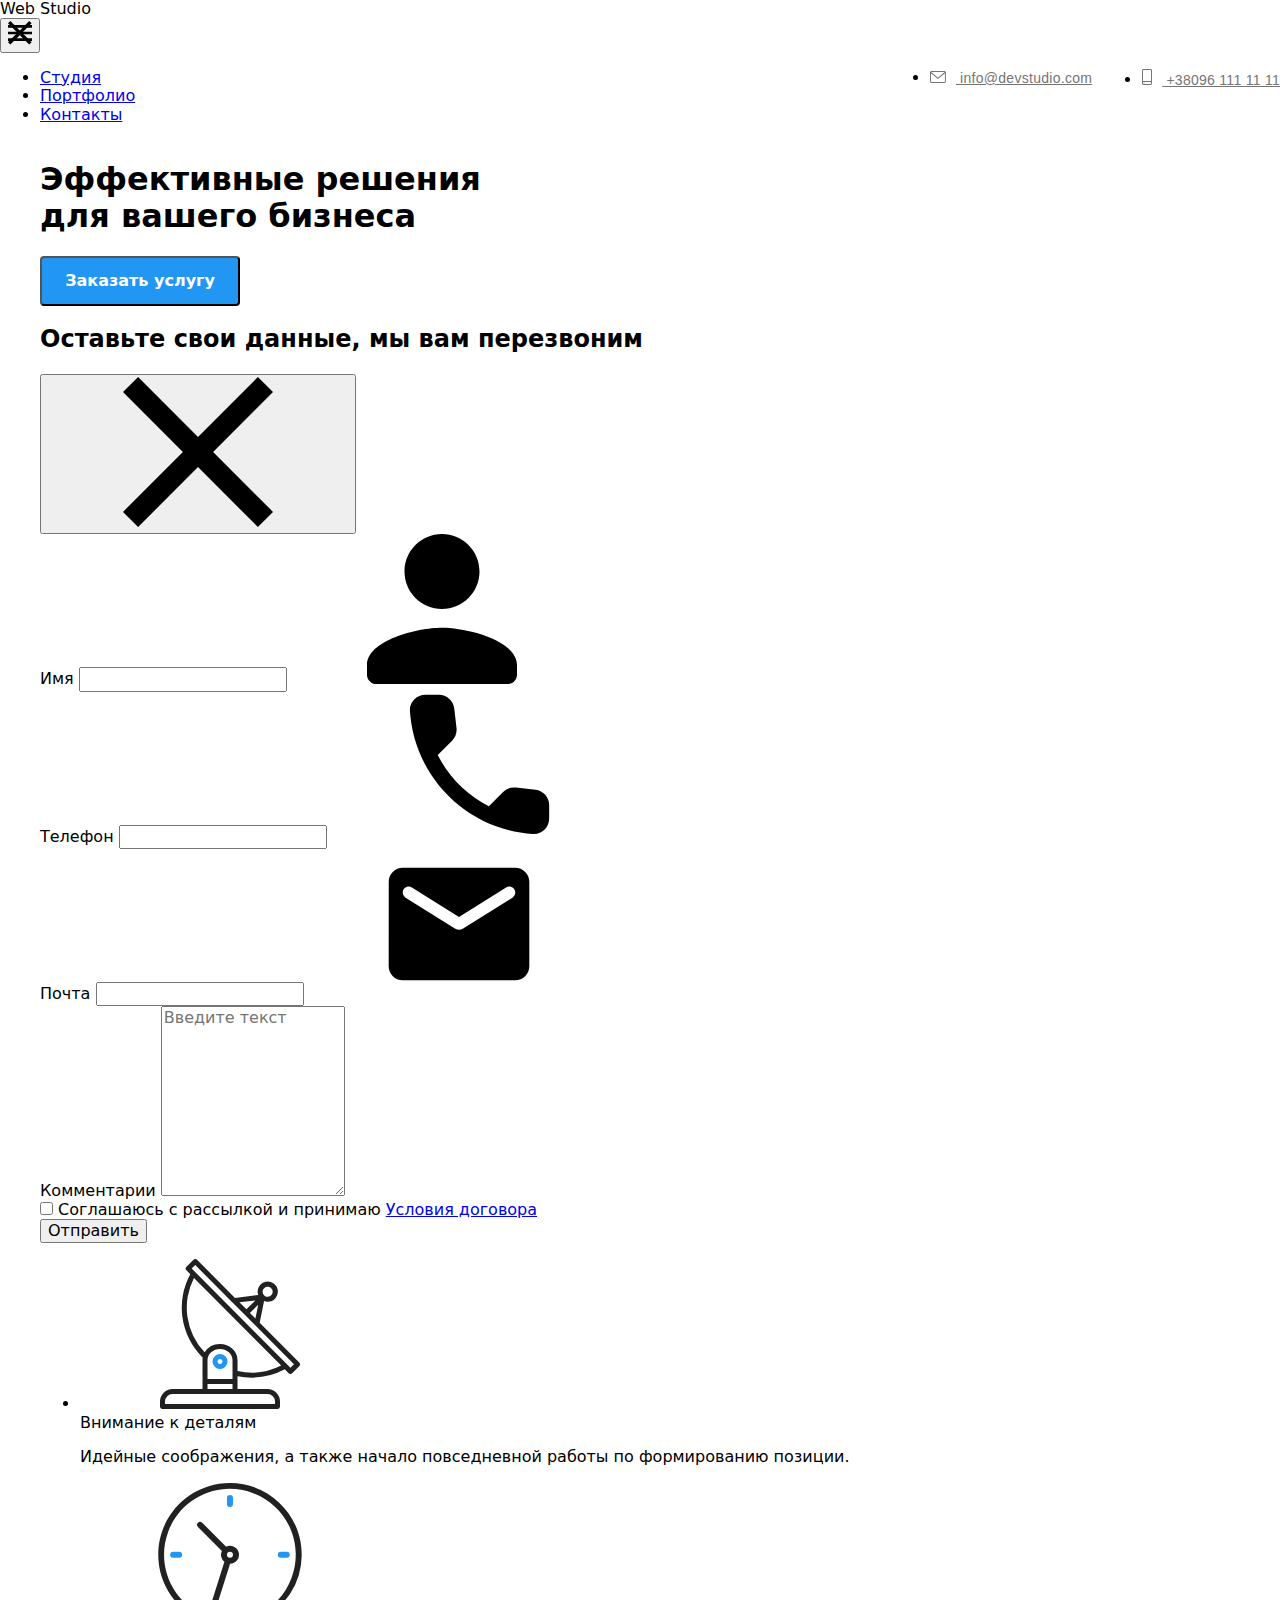
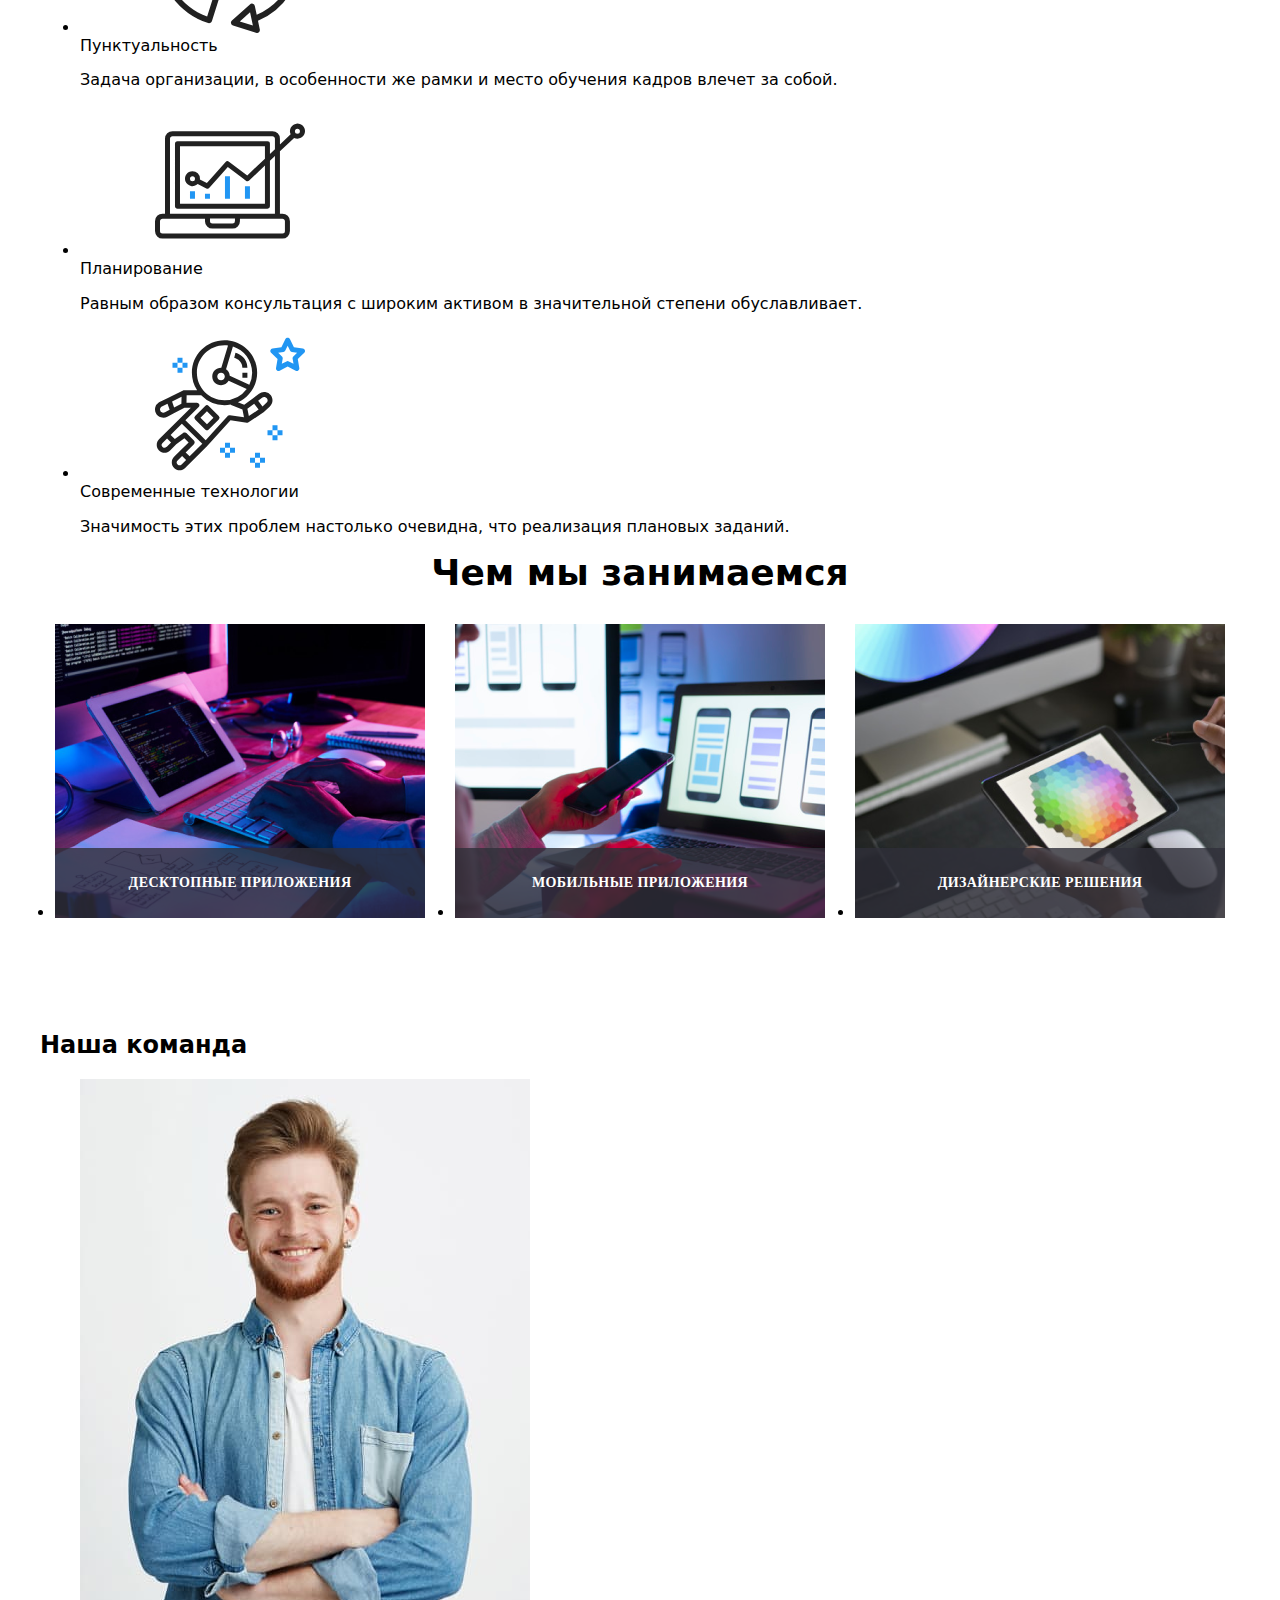
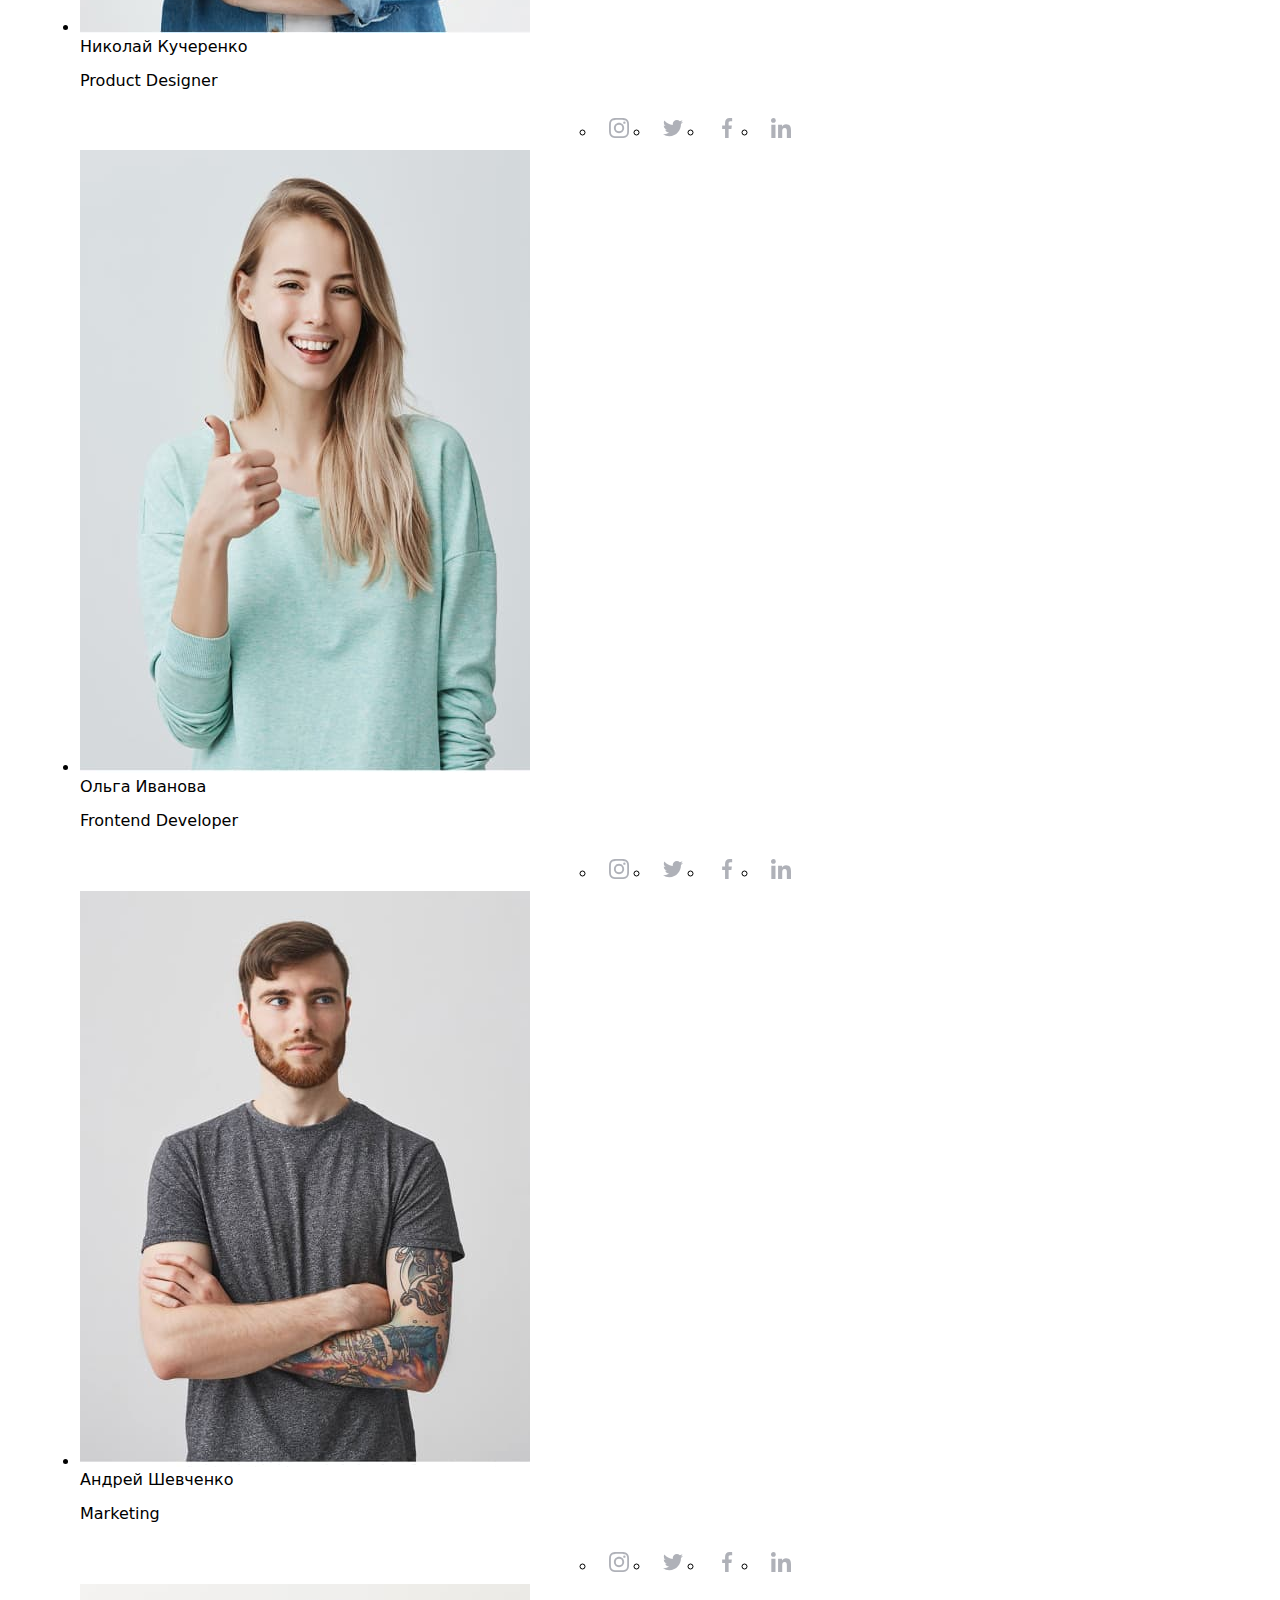
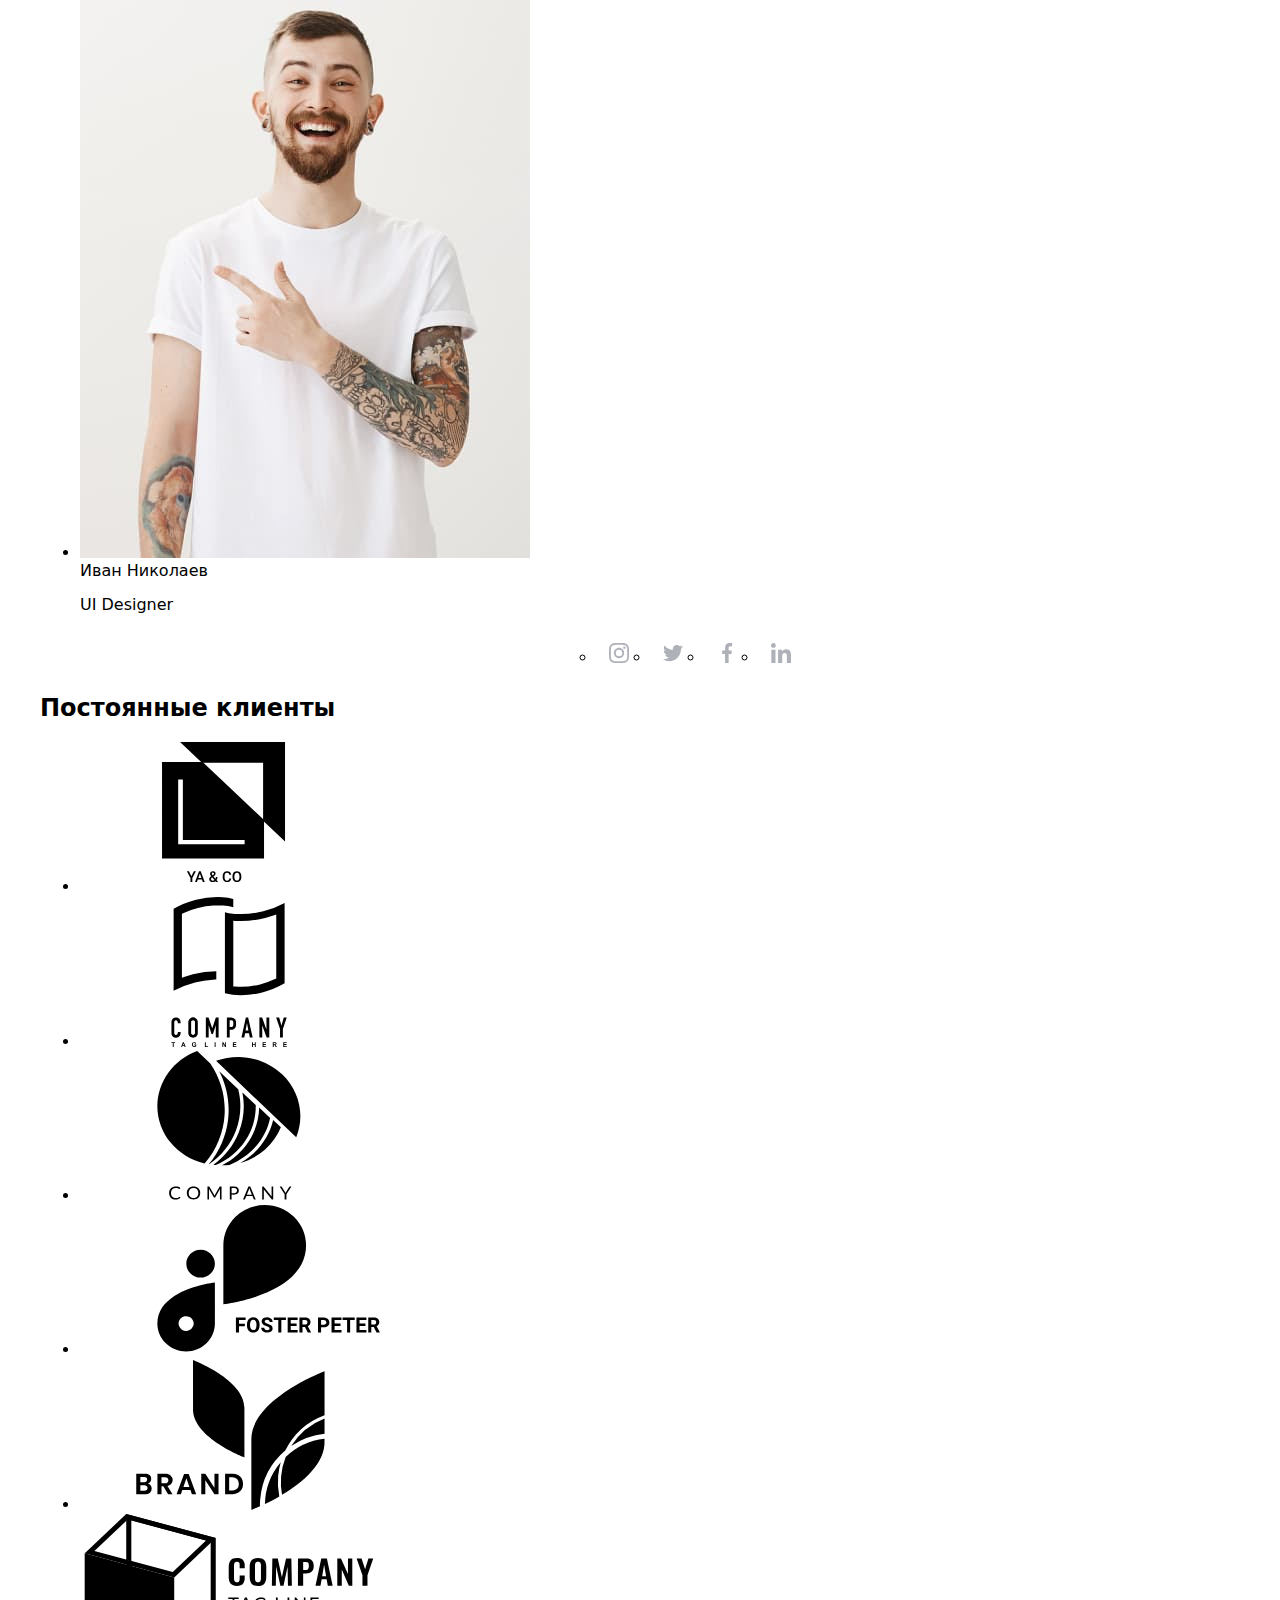
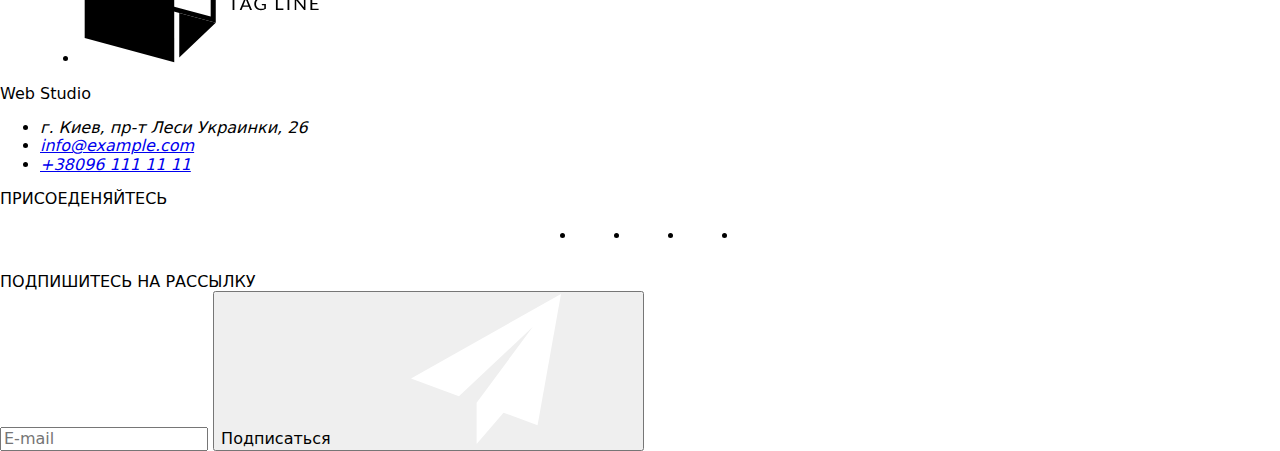
==== commit 5a43fe77: "complite mobile version" ====
--- a/index.html
+++ b/index.html
@@ -19,35 +19,37 @@
                  <span class="studio-logo">Studio</span>
            </div>
          
-            <ul class="nav-links">
+            
+            <button type="button" class="menu-button"
+           aria-expanded="true" 
+           aria-controls="menu-container"
+           data-menu-button> 
+                        <svg width= "24" height="24"
+                        aria-label="Переключатель мобильного меню" >
+                        <use href="./images/icons/sprite3.svg#icon-menu"class="icon-menu"></use>
+                        <use href="./images/icons/sprite3.svg#icon-close"class="icon-cross"></use>
+                    </svg>
+            </button>
+            <div class="menu-container" data-menu>
+                <ul class="nav-links">
                 <li id="portfolio-studio"><a href="index.html"> Студия </a></li>
                 <li><a href="portfolio.html">Портфолио </a></li>
                 <li><a href="#contacts"> Контакты</a></li>
             </ul>
             <ul class="nav-contacts">
                 <li><a href="mailto:info@devstudio.com">
-                    <svg class="envelope">
-                        <use href="./images/icons/sprite.svg#icon-envelope"></use>
-                    
-                    </svg>
-                    info@devstudio.com</a></li>
-                <li><a  href="tel:+380961111111">
-                    <svg class="smartphone">
-                        <use href="./images/icons/sprite.svg#icon-smartphone"></use>
-                    
-                    </svg>
-                    +38096 111 11 11 </a></li>
-            </ul>
-            <button type="button" class="menu-button is-open"
-           data-menu-button 
-           aria-expanded="true"> 
-                        <svg width= "24" height="24"
-                        aria-label="Переключатель мобильного меню" >
-                        <use href="./images/icons/sprite3.svg#icon-menu"class="icon-menu"></use>
-                        <use href="./images/icons/sprite3.svg#icon-close"class="icon-cross"></use>
-                    </svg>
-            </button>
-            <div class="menu-container is-open" data-menu>контейнер</div>
+                        <svg class="envelope">
+                            <use href="./images/icons/sprite.svg#icon-envelope"></use>
+            
+                        </svg>
+                        info@devstudio.com</a></li>
+                <li><a href="tel:+380961111111">
+                        <svg class="smartphone">
+                            <use href="./images/icons/sprite.svg#icon-smartphone"></use>
+            
+                        </svg>
+                        +38096 111 11 11 </a></li>
+            </ul></div>
         </nav>
         
            
--- a/CSS/main.min.css
+++ b/CSS/main.min.css
@@ -1,3 +1,3 @@
-@font-face{font-family:"Roboto";src:url(../../fonts/Roboto.css);font-style:normal;font-weight:400}@font-face{font-family:"Roboto";src:url(../../fonts/RobotoMedium.css);font-style:normal;font-weight:500}@font-face{font-family:"Roboto";src:url(../../fonts/Roboto.css);font-style:bold;font-weight:700}@font-face{font-family:"Roboto";src:url(../../fonts/RobotoBlack.css);font-style:normal;font-weight:900}/*! modern-normalize v1.0.0 | MIT License | https://github.com/sindresorhus/modern-normalize */*,*::before,*::after{box-sizing:border-box}:root{-moz-tab-size:4;tab-size:4}html{line-height:1.15;-webkit-text-size-adjust:100%}body{margin:0}body{font-family:system-ui,-apple-system,"Segoe UI",Roboto,Helvetica,Arial,sans-serif,"Apple Color Emoji","Segoe UI Emoji"}hr{height:0;color:inherit}abbr[title]{text-decoration:underline dotted}b,strong{font-weight:bolder}code,kbd,samp,pre{font-family:ui-monospace, SFMono-Regular, Consolas, "Liberation Mono", Menlo,- monospace;font-size:1em}small{font-size:80%}sub,sup{font-size:75%;line-height:0;position:relative;vertical-align:baseline}sub{bottom:-0.25em}sup{top:-0.5em}table{text-indent:0;border-color:inherit}button,input,optgroup,select,textarea{font-family:inherit;font-size:100%;line-height:1.15;margin:0}button,select{text-transform:none}button,[type="button"],[type="reset"],[type="submit"]{-webkit-appearance:button}::-moz-focus-inner{border-style:none;padding:0}:-moz-focusring{outline:1px dotted ButtonText}:-moz-ui-invalid{box-shadow:none}legend{padding:0}progress{vertical-align:baseline}::-webkit-inner-spin-button,::-webkit-outer-spin-button{height:auto}[type="search"]{-webkit-appearance:textfield;outline-offset:-2px}::-webkit-search-decoration{-webkit-appearance:none}::-webkit-file-upload-button{-webkit-appearance:button;font:inherit}summary{display:list-item}@media screen and (min-width: 480px){body{font-family:"Roboto", sans-serif;padding:0px;margin:0px;width:100%;margin-block-start:0;margin-block-end:0}ul{list-style:none;padding-inline-start:0px;margin-block-start:0;margin-block-end:0}a{text-decoration:none}main{margin:auto;font-family:"Roboto", sans-serif}}@media screen and (min-width: 480px) and (max-width: 767px){header{border:1px solid #ececec;padding:15px}.main-nav{position:relative;display:flex;align-items:center;justify-content:space-between;margin:auto}.web-logo{font-family:Raleway;color:#2196f3;font-size:24px;font-weight:700;line-height:28px;letter-spacing:0.03em;text-align:left}.studio-logo{font-family:Raleway;color:#212121;font-size:24px;font-weight:700;line-height:28px;letter-spacing:0.03em;text-align:left}.menu-button{padding:0;margin:0;background-color:#fff;border:none;outline:none}.icon-menu{width:24px;height:16px}.icon-cross{width:19px;height:19px}.menu-button.is-open .icon-menu{display:none}.menu-button .icon-cross{display:none}.menu-button.is-open .icon-cross{display:block;width:16px;height:16px}.menu-button:hover .icon-cross{fill:#2196f3}.menu-button:hover .icon-menu{fill:#2196f3}.menu-container{position:absolute;display:none;background-color:#f5f4fa;width:100%;top:100%;left:0;text-align:center;padding:15px;height:100%}.menu-container.menu-container.is-open{display:block}}@media screen and (min-width: 768px){.main-nav{display:flex;align-items:center;width:1170px;margin:auto;padding-left:15px;padding-right:15px;padding-top:30px;padding-bottom:30px}.menu-button,.icon-menu,.icon-cross{display:none}.web-logo{font-family:Raleway;color:#2196f3;font-size:24px;font-weight:700;line-height:28px;letter-spacing:0.03em;text-align:left}.studio-logo{font-family:Raleway;color:#212121;font-size:24px;font-weight:700;line-height:28px;letter-spacing:0.03em;text-align:left}}@media screen and (min-width: 768px){.nav-links{display:flex;margin-left:93px}.nav-links a{position:relative;color:#212121;font-size:14px;font-weight:500;font-family:"Roboto", sans-serif;font-style:normal;cursor:pointer;transition:250ms cubic-bezier(0.4, 0, 0.2, 1)}.nav-links a::after{position:absolute;top:44px;left:0;content:"";width:100%;height:4px;border-radius:2px;background-color:#2196f3;opacity:0}#portfolio-studio a{color:#2196f3}#portfolio-studio a::after{color:#2196f3;opacity:1}.nav-links>li{margin-right:50px}.nav-links :hover{color:#2196f3}.nav-links :focus{color:#2196f3}.nav-links :last-child{margin-right:0px}}@media screen and (min-width: 480px) and (max-width: 767px){.nav-links{display:none}}@media screen and (min-width: 768px){.nav-contacts{display:flex;margin-left:auto;transition:250ms cubic-bezier(0.4, 0, 0.2, 1)}.nav-contacts :hover,.nav-contacts :focus{fill:#2196f3;color:#2196f3}.nav-contacts :not(:first-child){margin-left:50px}.nav-contacts a{font-family:"Roboto", sans-serif;font-style:normal;font-weight:500;font-size:14px;line-height:16px;letter-spacing:0.02em;color:#757575;transition:250ms cubic-bezier(0.4, 0, 0.2, 1)}.smartphone{display:inline-flex;width:10px;height:16px;margin-right:10px;align-items:center;fill:currentColor}.envelope{display:inline-flex;width:16px;height:12px;margin-right:10px;align-items:center;fill:currentColor}}@media screen and (min-width: 480px) and (max-width: 767px){.nav-contacts{display:none}}@media screen and (min-width: 480px) and (max-width: 767px){.efective-solution{text-align:center;background-color:#c4c4c4;background-image:linear-gradient(to right, rgba(0,0,0,0.5), rgba(47,48,58,0.8)),url(../images/Img1.jpg);max-width:767px;justify-content:center;margin:auto;background-repeat:no-repeat;background-size:cover;background-position:center;color:#fff;padding:118px 60px;margin-bottom:60px}.efective-solution>h1{font-family:Roboto;font-size:26px;font-style:normal;font-weight:900;line-height:42px;letter-spacing:0.06em;text-align:center;padding-bottom:30px;text-transform:uppercase;margin-block-start:0;margin-block-end:0}}.order-service{background-color:#2196f3;color:#fff;width:200px;height:50px;border-radius:4px;font-size:16px;font-weight:700;transition:250ms cubic-bezier(0.4, 0, 0.2, 1)}@media screen and (min-width: 480px) and (max-width: 767px){.backdrop{position:fixed;top:0;left:0;width:100%;height:100%;background-color:rgba(0,0,0,0.2);padding:93px 15px;transition:250ms cubic-bezier(0.4, 0, 0.2, 1);opacity:1;z-index:2;overflow-y:scroll}.backdrop.is-hidden{opacity:0;pointer-events:none}.modal{position:absolute;width:450px;height:609px;background-color:#fff;border-radius:4px;box-shadow:0px 1px 3px rgba(0,0,0,0.12),0px 1px 1px rgba(0,0,0,0.14),0px 2px 1px rgba(0,0,0,0.2);padding:40px}}@media screen and (min-width: 480px) and (max-width: 767px){.close-btn{position:absolute;top:8px;right:8px;display:flex;justify-content:center;align-items:center;width:30px;height:30px;background-color:#fff;border-radius:50%;border:1px solid rgba(0,0,0,0.1);padding:6px}.svg-close{width:11px;height:11px;transition:250ms cubic-bezier(0.4, 0, 0.2, 1)}.svg-close:hover{fill:#2196f3}.modal-header{font-family:Roboto;font-size:20px;font-style:normal;font-weight:700;line-height:23px;letter-spacing:0.03em;text-align:center;color:#212121;margin:0;margin-bottom:12px}.send{align-items:center;justify-content:center;width:200px;height:50px;color:#ffffff;background-color:#2196f3;border-radius:4px;font-family:Roboto;font-size:16px;font-style:normal;font-weight:700;line-height:30px;letter-spacing:0.06em;text-align:center;border:none;padding:0;transition:250ms cubic-bezier(0.4, 0, 0.2, 1)}.send:focus,.send:hover{box-shadow:0px 4px 4px 0px rgba(0,0,0,0.25);box-shadow:0px 4px 4px 0px rgba(0,0,0,0.25);outline-color:#2196f3}}@media screen and (min-width: 480px) and (max-width: 1199px){.form-modal{width:100%;font-family:"Roboto" sans-serif;font-size:12px;color:#212121}.form-field{display:flex;flex-direction:column;justify-content:left;position:relative}.form-input{display:block;padding:11px 12px;border:1px solid;border-radius:4px;border-color:rgba(33,33,33,0.2);margin-bottom:10px;padding-left:40px;transition:250ms cubic-bezier(0.4, 0, 0.2, 1)}.form-input:focus{outline-color:#2196f3}.form-input:focus+.tag-tube,.form-input:focus+.tag-man,.form-input:focus+.tag-envelop{fill:#2196f3}.form-label{margin-bottom:4px;font-family:Roboto;font-size:12px;font-style:normal;font-weight:400;line-height:14px;letter-spacing:0.01em;text-align:left;color:#757575}.tag-tube{width:12px;height:12px;position:absolute;top:30px;left:14px;transition:250ms cubic-bezier(0.4, 0, 0.2, 1)}.tag-man{width:13px;height:13px;position:absolute;top:30px;left:14px;transition:250ms cubic-bezier(0.4, 0, 0.2, 1)}.tag-envelop{width:15px;height:12px;position:absolute;top:30px;left:14px;transition:250ms cubic-bezier(0.4, 0, 0.2, 1)}.comments{padding:11px 12px;border:1px solid rgba(33,33,33,0.2);border-radius:4px;margin-bottom:20px;font-family:Roboto;font-size:14px;font-style:normal;font-weight:400;line-height:16px;letter-spacing:0.01em;text-align:left;width:370px;height:120px;color:#212121;transition:250ms cubic-bezier(0.4, 0, 0.2, 1)}.comments::placeholder{color:rgba(117,117,117,0.5);text-align:left}.comments:focus{outline-color:#2196f3}}@media screen and (min-width: 480px) and (max-width: 1199px){.agreement{font-family:Roboto;font-size:12px;font-style:normal;font-weight:400;line-height:14px;letter-spacing:0.03em;text-align:center;color:#757575;margin-bottom:30px}.check-blok{display:inline-block;width:16px;height:15px;background-image:url(../images/icons/Vector4-1.svg);background-repeat:no-repeat;margin-right:7px}.checkbox{appearance:none;transition:250ms cubic-bezier(0.4, 0, 0.2, 1)}.check-lable{display:flex;justify-content:center;align-items:center;font-family:Roboto;font-size:12px;font-style:normal;font-weight:400;line-height:24px;letter-spacing:0.03em}.checkbox:checked+.check-blok{background-color:#2196f3;background-image:url(../images/icons/Vector3.svg);background-repeat:no-repeat;border-radius:2px;border:2px solid #2196f3;background-size:contain}.agreement label a{position:relative;color:#2196f3}.agreement label a::after{position:absolute;top:17px;left:0;content:"";width:100%;height:1px;background-color:#2196f3}.icon-check{display:block;width:16px;height:15px;padding:0;margin:0;position:absolute;top:20px;right:403px}}@media screen and (min-width: 480px) and (max-width: 767px){.dignities{display:block;padding-right:15px;padding-left:15px;margin-bottom:60px}.icon-box{display:inline-flex;justify-content:center;align-items:center;width:450px;height:120px;background-color:#f5f4fa;margin:auto;margin-bottom:30px;border-radius:4px}.icon{width:70px;height:70px}.dignities span{font-family:Roboto;font-size:14px;font-style:normal;font-weight:700;line-height:16px;letter-spacing:0.03em;text-align:center;text-transform:uppercase;color:#212121}.dignities p{font-family:Roboto;font-size:14px;font-style:normal;font-weight:400;line-height:24px;letter-spacing:0.03em;text-align:left;color:#757575}}.our-work{justify-content:center;width:1170px;margin-right:auto;margin-left:auto;padding-bottom:94px}.head2{text-align:center;font-size:36px;margin-top:0px;line-height:1.16}.studio-images img{width:370px;height:294px}.studio-images{display:flex;justify-content:center;margin-top:0px;padding-left:15px;padding-right:15px;width:1170px;margin-block-start:0px;margin-block-end:0px}.box1{margin-right:30px;height:294px;position:relative;z-index:1}.box2{margin-right:30px;position:relative;height:294px;z-index:1}.box3{position:relative;height:294px;z-index:1}.apps1,.apps2,.apps3{position:absolute;bottom:0;width:370px;height:70px;background-color:rgba(47,48,58,0.8);color:#fff;font-family:Roboto;font-size:14px;font-style:normal;font-weight:700;line-height:16px;letter-spacing:0.03em;text-align:center;text-transform:uppercase;margin-block-start:0;margin-block-end:0;padding-top:27px;padding-bottom:27px}@media screen and (min-width: 480px) and (max-width: 767px){.our-work{display:none}}@media screen and (min-width: 480px) and (max-width: 767px){.our-team{background-color:#f5f4fa;padding:60px 15px}.team{font-family:Roboto;font-size:28px;font-style:normal;font-weight:700;line-height:33px;letter-spacing:0.03em;text-align:center;margin-block-start:0;margin-block-end:0}.team-photo{display:block;justify-content:center;align-items:center;margin-right:auto;margin-left:auto;margin-block-end:0px;margin-top:30px;margin-bottom:60px}.team-photo :nth-child(4){margin-bottom:0}.photo-clerck{width:450px;height:320px;object-fit:cover;object-position:right top;overflow:hidden}.team-photo>li{width:450px;height:482px;background-color:#fff;box-shadow:0px 1px 3px rgba(0,0,0,0.12),0px 1px 1px rgba(0,0,0,0.14),0px 2px 1px rgba(0,0,0,0.2);border-radius:0px 0px 4px 4px;margin-bottom:30px}.name{font-style:normal;font-weight:500;font-size:16px;line-height:1.18;text-align:center;justify-content:center;letter-spacing:0.03em;margin-top:30px;margin-bottom:10px;margin-left:auto;margin-right:0px}.occupation{text-align:center;justify-content:center;color:#757575;font-size:16px;line-height:1.18;letter-spacing:0.03em;margin-block-start:0;margin-block-end:0;margin-bottom:16px}}.social-links{display:flex;box-sizing:border-box;width:206px;height:44px;margin-right:auto;margin-left:auto}.link{display:flex;width:44px;height:44px;background-color:#ffffff;border-radius:50%;justify-content:center;align-items:center;transition:250ms cubic-bezier(0.4, 0, 0.2, 1)}.link:hover{background-color:#2196f3}.link:hover .social-icon{fill:#ffffff}.link:focus{background-color:#2196f3}.link:focus .social-icon{fill:#ffffff}.link-list:not(:last-child){margin-right:10px}.social-icon{fill:#afb1b8;width:20px;height:20px;transition:250ms cubic-bezier(0.4, 0, 0.2, 1)}@media screen and (min-width: 480px) and (max-width: 767px){.clients{width:100%;margin:auto;padding-top:60px;padding-bottom:54px;align-items:center;justify-content:center;padding-right:15px;padding-left:15px}.clients-head{font-family:Roboto;font-size:28px;font-style:normal;font-weight:700;line-height:33px;letter-spacing:0.03em;text-align:center}.clients-tag{display:flex;flex-wrap:wrap;width:480px;display:inline-flex;margin:auto}.clients-tag>li{margin-right:30px;margin-bottom:30px}.clients-tag :nth-child(2n+2){margin-right:0}.clients-tag :nth-last-child(-n+2){margin-bottom:0px}.company-link{display:flex;justify-content:center;align-items:center;box-sizing:border-box;width:210px;height:90px;border:solid 1px #afb1b8;border-radius:3px;background-color:#fff;transition:250ms cubic-bezier(0.4, 0, 0.2, 1)}.company-link:hover{border-color:#2196f3}.company-link .logo1 :hover,.company-link .logo2 :hover,.company-link .logo3 :hover,.company-link .logo4 :hover,.company-link .logo5 :hover,.company-link .logo6 :hover{fill:#2196f3}.company-link:hover .logo1,.company-link:hover .logo2,.company-link:hover .logo3,.company-link:hover .logo4,.company-link:hover .logo5,.company-link:hover .logo6{fill:#2196f3}.company-link .logo1 :focus,.company-link .logo2 :focus,.company-link .logo3 :focus,.company-link .logo4 :focus,.company-link .logo5 :focus,.company-link .logo6 :focus{fill:#2196f3}.company-link:focus .logo1,.company-link:focus .logo2,.company-link:focus .logo3,.company-link:focus .logo4,.company-link:focus .logo5,.company-link:focus .logo6{fill:#2196f3}.clients-tag a:focus{border-color:#2196f3}.logo1{width:44px;height:49px;fill:#afb1b8;transition:250ms cubic-bezier(0.4, 0, 0.2, 1)}.logo2{width:40px;height:52px;fill:#afb1b8;transition:250ms cubic-bezier(0.4, 0, 0.2, 1)}.logo3{width:41px;height:42px;fill:#afb1b8;transition:250ms cubic-bezier(0.4, 0, 0.2, 1)}.logo4{width:80px;height:42px;fill:#afb1b8;transition:250ms cubic-bezier(0.4, 0, 0.2, 1)}.logo5{width:59px;height:47px;fill:#afb1b8;transition:250ms cubic-bezier(0.4, 0, 0.2, 1)}.logo6{width:88px;height:45px;fill:#afb1b8;transition:250ms cubic-bezier(0.4, 0, 0.2, 1)}}@media screen and (min-width: 480px) and (max-width: 767px){footer{background-color:#2f303a}.footer-links{display:flex;flex-direction:column;justify-content:center;align-items:center;padding-top:60px;padding-bottom:39px;padding-right:15px;padding-left:15px;margin:auto}.contacts{display:block;text-align:center;margin-bottom:60px}.footer-social-links{display:block;text-align:center}.links-title{display:block;color:#fff;font-family:Roboto;font-size:14px;font-style:normal;font-weight:700;line-height:16px;letter-spacing:0.03em;margin-top:0;margin-bottom:20px}.foot-contacts a{color:rgba(255,255,255,0.6);font-size:14px;font-style:normal}.foot-contacts>li{color:#fff;font-style:normal;font-size:14px}.foot-contacts :not(:last-child){padding-bottom:9px}.foot-contacts{margin-block-start:0px;margin-block-end:0px;padding-top:20px;font-family:Roboto, sans-serif;line-height:1.7;font-size:14px}.footer-social-links{display:inline-block;justify-content:center}.studio-logo-footer{font-family:Raleway;color:#fff;font-size:24px;font-weight:700;line-height:28px;letter-spacing:0.03em;text-align:center}}.bottom-form{display:block;margin-left:93px}.foot-form{display:flex}.send-letter{display:flex;width:200px;height:50px;color:#fff;background-color:#2196f3;border-radius:4px;font-family:"Roboto", sans-serif;font-size:16px;font-style:normal;font-weight:700;line-height:30px;letter-spacing:0.06em;text-align:center;border:none;align-items:center;margin-left:12px;justify-content:center}.subscribe{top:13px;left:138px;width:24px;height:24px;fill:#fff;margin-left:10px}.formspace{width:358px;height:50px;left:815px;top:2785px;border:1px solid rgba(255,255,255,0.3);box-sizing:border-box;filter:drop-shadow(0px 4px 4px rgba(0,0,0,0.15));border-radius:4px;background:#2f303a;font-family:"Roboto", sans-serif;font-size:16px;font-style:normal;font-weight:400;line-height:20px;letter-spacing:0.03em;text-align:left;padding:15px 16px;color:#fff}.our-social-links{display:flex;box-sizing:border-box;width:206px;height:44px;margin:auto}.our-link{display:flex;width:44px;height:44px;background-color:rgba(255,255,255,0.1);border-radius:50%;justify-content:center;align-items:center;transition:250ms cubic-bezier(0.4, 0, 0.2, 1)}.our-link:hover{background-color:#2196f3}.our-link:focus{background-color:#2196f3}.our-link-icon:not(:last-child){margin-right:10px}.our-social-icon{fill:#fff;width:20px;height:20px}.portfolio{width:1170px;justify-content:center;margin:auto;padding-top:94px;padding-bottom:50px}.portfolio-buttons{margin-block-start:0px;margin-block-end:0px;padding-inline-start:0px;display:flex;justify-content:center}.portfolio-buttons :not(:last-child){margin-right:8px}.button{color:#212121;border-radius:4px;font-size:16px;font-weight:500;background-color:#f5f4fa;border:#fff;padding:10px 22px;transition:250ms cubic-bezier(0.4, 0, 0.2, 1)}.button:hover{background-color:#2196f3;color:#fff;border-radius:4px}.button:focus{background-color:#2196f3;color:#fff;border-radius:4px}.container-portfolio{justify-content:center;padding-left:15px;padding-right:15px;padding-bottom:94px}.portfolio-photo{display:flex;justify-content:center;flex-wrap:wrap;margin-right:auto;margin-left:auto;margin-block-start:0px;width:1170px}.portfolio-photo :nth-child(3n+3){margin-right:0px}.portfolio-photo :nth-last-child(-n+3){margin-bottom:0px}.card-image{width:370px;height:294px;margin-bottom:20px}.portfolio-list{width:370px;height:404px;font-size:18px;font-weight:700;letter-spacing:0.06em;background-color:#fff;border:1px solid #eeeeee;margin-bottom:20px;margin-right:30px}.portfolio-links{display:block;width:370px;height:auto;padding-bottom:20px;height:404px;transition:transform 250ms cubic-bezier(0.4, 0, 0.2, 1)}.portfolio-links:hover,.portfolio-links:focus{box-shadow:0px 1px 1px rgba(0,0,0,0.12),0px 4px 4px rgba(0,0,0,0.06),1px 4px 6px rgba(0,0,0,0.16)}.card{width:370px;height:404px}.link-description{margin-block-start:0;margin-block-end:0;margin-left:24px;font-size:18px;font-weight:bold;color:#212121}.card-content{margin-left:24px;margin-top:20px;font-size:16px;font-weight:400;color:#757575}.card-text{width:100%;padding-top:20px}.explanation::before{display:inline-block;position:absolute;content:"";width:100%;height:100%;background-color:rgba(33,150,243,0.9);transform:translateY(100%);transition:transform 250ms cubic-bezier(0.4, 0, 0.2, 1)}.explanation{display:block;position:relative;overflow:hidden}.text{position:absolute;top:63px;left:24px;width:322px;height:168px;color:#fff;margin:0;font-family:Roboto;font-size:18px;font-style:normal;font-weight:400;line-height:28px;letter-spacing:0.03em;text-align:left;transform:translateY(250px);transition:transform 250ms cubic-bezier(0.4, 0, 0.2, 1)}.portfolio-links:hover .text{transform:translateY(0)}.portfolio-links:focus .text{transform:translateY(0)}.portfolio-links:focus ::before{transform:translateY(0)}.portfolio-links:hover ::before{transform:translateY(0)}
+@media screen and (max-width: 767px){main{max-width:767px;margin-right:auto;margin-left:auto}}@media screen and (min-width: 768px) and (max-width: 1199px){main{width:768px;margin-right:auto;margin-left:auto}}@media screen and (min-width: 1200px){main{width:1200px;margin-right:auto;margin-left:auto}}@font-face{font-family:"Roboto";src:url(../../fonts/Roboto.css);font-style:normal;font-weight:400}@font-face{font-family:"Roboto";src:url(../../fonts/RobotoMedium.css);font-style:normal;font-weight:500}@font-face{font-family:"Roboto";src:url(../../fonts/Roboto.css);font-style:bold;font-weight:700}@font-face{font-family:"Roboto";src:url(../../fonts/RobotoBlack.css);font-style:normal;font-weight:900}@media screen and (max-width: 767px){main{max-width:767px;margin-right:auto;margin-left:auto}}@media screen and (min-width: 768px) and (max-width: 1199px){main{width:768px;margin-right:auto;margin-left:auto}}@media screen and (min-width: 1200px){main{width:1200px;margin-right:auto;margin-left:auto}}/*! modern-normalize v1.0.0 | MIT License | https://github.com/sindresorhus/modern-normalize */*,*::before,*::after{box-sizing:border-box}:root{-moz-tab-size:4;tab-size:4}html{line-height:1.15;-webkit-text-size-adjust:100%}body{margin:0}body{font-family:system-ui,-apple-system,"Segoe UI",Roboto,Helvetica,Arial,sans-serif,"Apple Color Emoji","Segoe UI Emoji"}hr{height:0;color:inherit}abbr[title]{text-decoration:underline dotted}b,strong{font-weight:bolder}code,kbd,samp,pre{font-family:ui-monospace, SFMono-Regular, Consolas, "Liberation Mono", Menlo,+ monospace;font-size:1em}small{font-size:80%}sub,sup{font-size:75%;line-height:0;position:relative;vertical-align:baseline}sub{bottom:-0.25em}sup{top:-0.5em}table{text-indent:0;border-color:inherit}button,input,optgroup,select,textarea{font-family:inherit;font-size:100%;line-height:1.15;margin:0}button,select{text-transform:none}button,[type="button"],[type="reset"],[type="submit"]{-webkit-appearance:button}::-moz-focus-inner{border-style:none;padding:0}:-moz-focusring{outline:1px dotted ButtonText}:-moz-ui-invalid{box-shadow:none}legend{padding:0}progress{vertical-align:baseline}::-webkit-inner-spin-button,::-webkit-outer-spin-button{height:auto}[type="search"]{-webkit-appearance:textfield;outline-offset:-2px}::-webkit-search-decoration{-webkit-appearance:none}::-webkit-file-upload-button{-webkit-appearance:button;font:inherit}summary{display:list-item}@media screen and (max-width: 767px){body{font-family:"Roboto", sans-serif;padding:0px;margin:0px;width:100%;margin-block-start:0;margin-block-end:0}ul{list-style:none;padding-inline-start:0px;margin-block-start:0;margin-block-end:0}a{text-decoration:none}main{margin:auto;font-family:"Roboto", sans-serif}}@media screen and (min-width: 767px) and (max-width: 1199px){body{font-family:"Roboto", sans-serif;padding:0px;margin:0px;width:100%;margin-block-start:0;margin-block-end:0}ul{list-style:none;padding-inline-start:0px;margin-block-start:0;margin-block-end:0}a{text-decoration:none}main{margin:auto;font-family:"Roboto", sans-serif}}@media screen and (max-width: 767px){header{border:1px solid #ececec;padding:15px;width:480px;margin-right:auto;margin-left:auto;position:relative}.main-nav{display:flex;align-items:center;justify-content:space-between;margin:auto}.web-logo{font-family:Raleway;color:#2196f3;font-size:24px;font-weight:700;line-height:28px;letter-spacing:0.03em;text-align:left}.studio-logo{font-family:Raleway;color:#212121;font-size:24px;font-weight:700;line-height:28px;letter-spacing:0.03em;text-align:left}.menu-button{padding:0;margin:0;background-color:#fff;border:none;outline:none}.icon-menu{display:block;width:24px;height:16px}.menu-button.is-open .icon-menu{display:none}.menu-button .icon-cross{display:none}.menu-button.is-open .icon-cross{display:block;width:16px;height:16px}.menu-button:hover .icon-cross{fill:#2196f3}.menu-button:hover .icon-menu{fill:#2196f3}.menu-container{position:absolute;display:none;background-color:#fff;width:100%;height:393px;top:100%;left:0;text-align:center;padding:60px 15px;box-shadow:0px 4px 8px rgba(0,0,0,0.04),0px 2px 4px rgba(0,0,0,0.08),0px 1px 3px rgba(0,0,0,0.16)}.menu-container.menu-container.is-open{display:block;z-index:2}}@media screen and (min-width: 768px) and (max-width: 1199px){header{border:1px solid #ececec;width:768px;margin-right:auto;margin-left:auto;padding-right:15px;padding-left:15px}.main-nav{display:flex;align-items:center;width:768px;margin:auto;padding-top:21px;padding-bottom:21px}.menu-button,.icon-menu,.icon-cross{display:none}.web-logo{font-family:Raleway;color:#2196f3;font-size:24px;font-weight:700;line-height:28px;letter-spacing:0.03em;text-align:left}.studio-logo{font-family:Raleway;color:#212121;font-size:24px;font-weight:700;line-height:28px;letter-spacing:0.03em;text-align:left}}.menu-container{display:flex}@media screen and (max-width: 767px){.nav-links{display:block;margin-left:auto;margin-right:auto}.nav-links>li{margin-bottom:40px}.nav-links a{position:relative;color:#212121;font-family:Roboto;font-size:18px;font-style:normal;font-weight:500;line-height:21px;letter-spacing:0.02em;text-align:left;cursor:pointer;transition:250ms cubic-bezier(0.4, 0, 0.2, 1)}.nav-links a::after{position:absolute;top:23px;left:0;content:"";width:100%;height:4px;border-radius:2px;background-color:#2196f3;opacity:0}.nav-links>li:nth-child(3){margin-bottom:0px}#portfolio-studio a{color:#2196f3}#portfolio-studio a::after{color:#2196f3;opacity:1}.nav-links :hover{color:#2196f3}.nav-links :focus{color:#2196f3}}@media screen and (min-width: 768px) and (max-width: 1199px){.nav-links{display:flex;margin-left:79px;align-items:center}.nav-links a{position:relative;color:#212121;font-size:14px;font-weight:500;font-family:"Roboto", sans-serif;font-style:normal;cursor:pointer;transition:250ms cubic-bezier(0.4, 0, 0.2, 1)}.nav-links a::after{position:absolute;top:44px;left:0;content:"";width:100%;height:4px;border-radius:2px;background-color:#2196f3;opacity:0}.nav-links a:active::after{opacity:1}#portfolio-studio a{color:#2196f3}#portfolio-studio a::after{color:#2196f3;opacity:1}.nav-links>li{margin-right:50px}.nav-links :hover{color:#2196f3}.nav-links :focus{color:#2196f3}.nav-links :last-child{margin-right:0px}}@media screen and (max-width: 767px){.nav-contacts{display:block;margin-left:auto;margin-right:auto;margin-top:60px;transition:250ms cubic-bezier(0.4, 0, 0.2, 1)}.nav-contacts :hover,.nav-contacts :focus{fill:#2196f3;color:#2196f3}.nav-contacts>li:not(:last-child){margin-bottom:16px}.nav-contacts a{font-family:Roboto;font-size:18px;font-style:normal;font-weight:500;line-height:21px;letter-spacing:0.02em;text-align:center;color:#757575;transition:250ms cubic-bezier(0.4, 0, 0.2, 1)}.smartphone{display:inline-flex;width:10px;height:16px;margin-right:10px;align-items:center;fill:currentColor}.envelope{display:inline-flex;width:16px;height:12px;margin-right:10px;align-items:center;fill:currentColor}}@media screen and (min-width: 768px) and (max-width: 1199px){.nav-contacts{display:block;margin-left:79px;transition:250ms cubic-bezier(0.4, 0, 0.2, 1)}.nav-contacts :hover,.nav-contacts :focus{fill:#2196f3;color:#2196f3}.nav-contacts a{font-family:"Roboto", sans-serif;font-style:normal;font-weight:500;font-size:14px;line-height:16px;letter-spacing:0.02em;color:#757575;transition:250ms cubic-bezier(0.4, 0, 0.2, 1)}.smartphone{display:inline-flex;width:10px;height:16px;margin-right:10px;align-items:center;fill:currentColor}.envelope{display:inline-flex;width:16px;height:12px;margin-right:10px;align-items:center;fill:currentColor}}@media screen and (min-width: 1200px){.nav-contacts{display:flex;margin-left:auto;transition:250ms cubic-bezier(0.4, 0, 0.2, 1)}.nav-contacts :hover,.nav-contacts :focus{fill:#2196f3;color:#2196f3}.nav-contacts :not(:first-child){margin-left:50px}.nav-contacts a{font-family:"Roboto", sans-serif;font-style:normal;font-weight:500;font-size:14px;line-height:16px;letter-spacing:0.02em;color:#757575;transition:250ms cubic-bezier(0.4, 0, 0.2, 1)}.smartphone{display:inline-flex;width:10px;height:16px;margin-right:10px;align-items:center;fill:currentColor}.envelope{display:inline-flex;width:16px;height:12px;margin-right:10px;align-items:center;fill:currentColor}}@media screen and (max-width: 767px){.efective-solution{text-align:center;background-color:#c4c4c4;background-image:linear-gradient(to right, rgba(0,0,0,0.5), rgba(47,48,58,0.8)),url(../images/img2.jpg);max-width:767px;min-width:480px;height:400px;justify-content:center;margin:auto;background-size:auto;background-repeat:no-repeat;background-position:center;color:#fff;padding:118px 60px;margin-bottom:60px;position:relative}.efective-solution>h1{font-family:Roboto;font-size:26px;font-style:normal;font-weight:900;line-height:42px;letter-spacing:0.06em;text-align:center;padding-bottom:30px;text-transform:uppercase;margin-block-start:0;margin-block-end:0}}.order-service{background-color:#2196f3;color:#fff;width:200px;height:50px;border-radius:4px;font-size:16px;font-weight:700;transition:250ms cubic-bezier(0.4, 0, 0.2, 1)}@media screen and (max-width: 767px){.backdrop{position:fixed;top:0;left:0;width:100%;height:100%;background-color:rgba(0,0,0,0.2);padding:93px 15px;transition:250ms cubic-bezier(0.4, 0, 0.2, 1);opacity:1;z-index:2;overflow-y:scroll}.backdrop.is-hidden{opacity:0;pointer-events:none}.modal{position:relative;width:450px;height:609px;background-color:#fff;border-radius:4px;box-shadow:0px 1px 3px rgba(0,0,0,0.12),0px 1px 1px rgba(0,0,0,0.14),0px 2px 1px rgba(0,0,0,0.2);padding:40px;margin-right:auto;margin-left:auto}}@media screen and (max-width: 767px){.close-btn{position:absolute;top:8px;right:8px;display:flex;justify-content:center;align-items:center;width:30px;height:30px;background-color:#fff;border-radius:50%;border:1px solid rgba(0,0,0,0.1);padding:6px}.svg-close{width:11px;height:11px;transition:250ms cubic-bezier(0.4, 0, 0.2, 1)}.svg-close:hover{fill:#2196f3}.modal-header{font-family:Roboto;font-size:20px;font-style:normal;font-weight:700;line-height:23px;letter-spacing:0.03em;text-align:center;color:#212121;margin:0;margin-bottom:12px}.send{align-items:center;justify-content:center;width:200px;height:50px;color:#ffffff;background-color:#2196f3;border-radius:4px;font-family:Roboto;font-size:16px;font-style:normal;font-weight:700;line-height:30px;letter-spacing:0.06em;text-align:center;border:none;padding:0;transition:250ms cubic-bezier(0.4, 0, 0.2, 1)}.send:focus,.send:hover{box-shadow:0px 4px 4px 0px rgba(0,0,0,0.25);box-shadow:0px 4px 4px 0px rgba(0,0,0,0.25);outline-color:#2196f3}}@media screen and (max-width: 1199px){.form-modal{width:100%;font-family:"Roboto" sans-serif;font-size:12px;color:#212121}.form-field{display:flex;flex-direction:column;justify-content:left;position:relative}.form-input{display:block;padding:11px 12px;border:1px solid;border-radius:4px;border-color:rgba(33,33,33,0.2);margin-bottom:10px;padding-left:40px;transition:250ms cubic-bezier(0.4, 0, 0.2, 1)}.form-input:focus{outline-color:#2196f3}.form-input:focus+.tag-tube,.form-input:focus+.tag-man,.form-input:focus+.tag-envelop{fill:#2196f3}.form-label{margin-bottom:4px;font-family:Roboto;font-size:12px;font-style:normal;font-weight:400;line-height:14px;letter-spacing:0.01em;text-align:left;color:#757575}.tag-tube{width:12px;height:12px;position:absolute;top:30px;left:14px;transition:250ms cubic-bezier(0.4, 0, 0.2, 1)}.tag-man{width:13px;height:13px;position:absolute;top:30px;left:14px;transition:250ms cubic-bezier(0.4, 0, 0.2, 1)}.tag-envelop{width:15px;height:12px;position:absolute;top:30px;left:14px;transition:250ms cubic-bezier(0.4, 0, 0.2, 1)}.comments{padding:11px 12px;border:1px solid rgba(33,33,33,0.2);border-radius:4px;margin-bottom:20px;font-family:Roboto;font-size:14px;font-style:normal;font-weight:400;line-height:16px;letter-spacing:0.01em;text-align:left;width:370px;height:120px;color:#212121;transition:250ms cubic-bezier(0.4, 0, 0.2, 1)}.comments::placeholder{color:rgba(117,117,117,0.5);text-align:left}.comments:focus{outline-color:#2196f3}}@media screen and (max-width: 1199px){.agreement{font-family:Roboto;font-size:12px;font-style:normal;font-weight:400;line-height:14px;letter-spacing:0.03em;text-align:center;color:#757575;margin-bottom:30px}.check-blok{display:inline-block;width:16px;height:15px;background-image:url(../images/icons/Vector4-1.svg);background-repeat:no-repeat;margin-right:7px}.checkbox{appearance:none;transition:250ms cubic-bezier(0.4, 0, 0.2, 1)}.check-lable{display:flex;justify-content:center;align-items:center;font-family:Roboto;font-size:12px;font-style:normal;font-weight:400;line-height:24px;letter-spacing:0.03em}.checkbox:checked+.check-blok{background-color:#2196f3;background-image:url(../images/icons/Vector3.svg);background-repeat:no-repeat;border-radius:2px;border:2px solid #2196f3;background-size:contain}.agreement label a{position:relative;color:#2196f3}.agreement label a::after{position:absolute;top:17px;left:0;content:"";width:100%;height:1px;background-color:#2196f3}.icon-check{display:block;width:16px;height:15px;padding:0;margin:0;position:absolute;top:20px;right:403px}}@media screen and (max-width: 767px){.container{width:480px;margin-right:auto;margin-left:auto;margin-block-start:0;margin-block-end:0}.dignities{display:block;padding-right:15px;padding-left:15px;margin-bottom:60px}.icon-box{display:inline-flex;justify-content:center;align-items:center;width:450px;height:120px;background-color:#f5f4fa;margin:auto;margin-bottom:30px;border-radius:4px}.icon{width:70px;height:70px}.dignities span{font-family:Roboto;font-size:14px;font-style:normal;font-weight:700;line-height:16px;letter-spacing:0.03em;text-align:center;text-transform:uppercase;color:#212121}.dignities p{font-family:Roboto;font-size:14px;font-style:normal;font-weight:400;line-height:24px;letter-spacing:0.03em;text-align:left;color:#757575}}.our-work{justify-content:center;width:1170px;margin-right:auto;margin-left:auto;padding-bottom:94px}.head2{text-align:center;font-size:36px;margin-top:0px;line-height:1.16}.studio-images img{width:370px;height:294px}.studio-images{display:flex;justify-content:center;margin-top:0px;padding-left:15px;padding-right:15px;width:1170px;margin-block-start:0px;margin-block-end:0px}.box1{margin-right:30px;height:294px;position:relative;z-index:1}.box2{margin-right:30px;position:relative;height:294px;z-index:1}.box3{position:relative;height:294px;z-index:1}.apps1,.apps2,.apps3{position:absolute;bottom:0;width:370px;height:70px;background-color:rgba(47,48,58,0.8);color:#fff;font-family:Roboto;font-size:14px;font-style:normal;font-weight:700;line-height:16px;letter-spacing:0.03em;text-align:center;text-transform:uppercase;margin-block-start:0;margin-block-end:0;padding-top:27px;padding-bottom:27px}@media screen and (max-width: 767px){.our-work{display:none}}@media screen and (max-width: 767px){.our-team{width:480px;background-color:#f5f4fa;padding:60px 15px;margin-right:auto;margin-left:auto}.team{font-family:Roboto;font-size:28px;font-style:normal;font-weight:700;line-height:33px;letter-spacing:0.03em;text-align:center;margin-block-start:0;margin-block-end:0}.team-photo{display:block;justify-content:center;align-items:center;margin-right:auto;margin-left:auto;margin-block-end:0px;margin-top:30px;margin-bottom:60px}.team-photo :nth-child(4){margin-bottom:0}.photo-clerck{width:450px;height:320px;object-fit:cover;object-position:right top;overflow:hidden}.team-photo>li{width:450px;height:482px;background-color:#fff;box-shadow:0px 1px 3px rgba(0,0,0,0.12),0px 1px 1px rgba(0,0,0,0.14),0px 2px 1px rgba(0,0,0,0.2);border-radius:0px 0px 4px 4px;margin-bottom:30px}.name{font-style:normal;font-weight:500;font-size:16px;line-height:1.18;text-align:center;justify-content:center;letter-spacing:0.03em;margin-top:30px;margin-bottom:10px;margin-left:auto;margin-right:0px}.occupation{text-align:center;justify-content:center;color:#757575;font-size:16px;line-height:1.18;letter-spacing:0.03em;margin-block-start:0;margin-block-end:0;margin-bottom:16px}}.social-links{display:flex;box-sizing:border-box;width:206px;height:44px;margin-right:auto;margin-left:auto}.link{display:flex;width:44px;height:44px;background-color:#ffffff;border-radius:50%;justify-content:center;align-items:center;transition:250ms cubic-bezier(0.4, 0, 0.2, 1)}.link:hover{background-color:#2196f3}.link:hover .social-icon{fill:#ffffff}.link:focus{background-color:#2196f3}.link:focus .social-icon{fill:#ffffff}.link-list:not(:last-child){margin-right:10px}.social-icon{fill:#afb1b8;width:20px;height:20px;transition:250ms cubic-bezier(0.4, 0, 0.2, 1)}@media screen and (max-width: 767px){.clients{width:480px;margin:auto;padding-top:60px;padding-bottom:54px;align-items:center;justify-content:center;padding-right:15px;padding-left:15px}.clients-head{font-family:Roboto;font-size:28px;font-style:normal;font-weight:700;line-height:33px;letter-spacing:0.03em;text-align:center}.clients-tag{display:flex;flex-wrap:wrap;width:480px;display:inline-flex;margin:auto}.clients-tag>li{margin-right:30px;margin-bottom:30px}.clients-tag :nth-child(2n+2){margin-right:0}.clients-tag :nth-last-child(-n+2){margin-bottom:0px}.company-link{display:flex;justify-content:center;align-items:center;box-sizing:border-box;width:210px;height:90px;border:solid 1px #afb1b8;border-radius:3px;background-color:#fff;transition:250ms cubic-bezier(0.4, 0, 0.2, 1)}.company-link:hover{border-color:#2196f3}.company-link .logo1 :hover,.company-link .logo2 :hover,.company-link .logo3 :hover,.company-link .logo4 :hover,.company-link .logo5 :hover,.company-link .logo6 :hover{fill:#2196f3}.company-link:hover .logo1,.company-link:hover .logo2,.company-link:hover .logo3,.company-link:hover .logo4,.company-link:hover .logo5,.company-link:hover .logo6{fill:#2196f3}.company-link .logo1 :focus,.company-link .logo2 :focus,.company-link .logo3 :focus,.company-link .logo4 :focus,.company-link .logo5 :focus,.company-link .logo6 :focus{fill:#2196f3}.company-link:focus .logo1,.company-link:focus .logo2,.company-link:focus .logo3,.company-link:focus .logo4,.company-link:focus .logo5,.company-link:focus .logo6{fill:#2196f3}.clients-tag a:focus{border-color:#2196f3}.logo1{width:44px;height:49px;fill:#afb1b8;transition:250ms cubic-bezier(0.4, 0, 0.2, 1)}.logo2{width:40px;height:52px;fill:#afb1b8;transition:250ms cubic-bezier(0.4, 0, 0.2, 1)}.logo3{width:41px;height:42px;fill:#afb1b8;transition:250ms cubic-bezier(0.4, 0, 0.2, 1)}.logo4{width:80px;height:42px;fill:#afb1b8;transition:250ms cubic-bezier(0.4, 0, 0.2, 1)}.logo5{width:59px;height:47px;fill:#afb1b8;transition:250ms cubic-bezier(0.4, 0, 0.2, 1)}.logo6{width:88px;height:45px;fill:#afb1b8;transition:250ms cubic-bezier(0.4, 0, 0.2, 1)}}@media screen and (max-width: 767px){footer{background-color:#2f303a;color:#fff;min-width:480px}.footer-links{display:flex;flex-direction:column;justify-content:center;align-items:center;padding-top:60px;padding-bottom:39px;padding-right:15px;padding-left:15px;margin:auto}.contacts{display:block;text-align:center;margin-bottom:60px;color:#fff}.links-title{display:block;text-align:center;color:#fff;font-family:Roboto;font-size:14px;font-style:normal;font-weight:700;line-height:16px;letter-spacing:0.03em;margin-top:0;margin-bottom:20px}.foot-contacts a{color:rgba(255,255,255,0.6);font-size:14px;font-style:normal}.foot-contacts>li{color:#fff;font-style:normal;font-size:14px}.foot-contacts :not(:last-child){padding-bottom:9px}.foot-contacts{margin-block-start:0px;margin-block-end:0px;padding-top:20px;font-family:Roboto, sans-serif;line-height:1.7;font-size:14px}.footer-social-links{display:block;text-align:center;justify-content:center}.studio-logo-footer{font-family:Raleway;color:#fff;font-size:24px;font-weight:700;line-height:28px;letter-spacing:0.03em;text-align:center}}@media screen and (max-width: 767px){.bottom-form{display:block;align-items:center}.foot-form{display:flex;flex-direction:column;justify-content:center;align-items:center}.send-letter{display:flex;width:200px;height:50px;color:#fff;background-color:#2196f3;border-radius:4px;font-family:"Roboto", sans-serif;font-size:16px;font-style:normal;font-weight:700;line-height:30px;letter-spacing:0.06em;text-align:center;border:none;align-items:center;justify-content:center;margin-bottom:60px}.subscribe{top:13px;left:138px;width:24px;height:24px;fill:#fff;margin-left:10px}.formspace{width:450px;height:50px;left:815px;top:2785px;border:1px solid rgba(255,255,255,0.3);box-sizing:border-box;filter:drop-shadow(0px 4px 4px rgba(0,0,0,0.15));border-radius:4px;background:#2f303a;font-family:"Roboto", sans-serif;font-size:16px;font-style:normal;font-weight:400;line-height:20px;letter-spacing:0.03em;text-align:left;padding:15px 16px;color:#fff;margin-bottom:20px}}.our-social-links{display:flex;box-sizing:border-box;width:206px;height:44px;margin:auto;margin-bottom:20px}.our-link{display:flex;width:44px;height:44px;background-color:rgba(255,255,255,0.1);border-radius:50%;justify-content:center;align-items:center;transition:250ms cubic-bezier(0.4, 0, 0.2, 1)}.our-link:hover{background-color:#2196f3}.our-link:focus{background-color:#2196f3}.our-link-icon:not(:last-child){margin-right:10px}.our-social-icon{fill:#fff;width:20px;height:20px}@media screen and (max-width: 767px){.portfolio{width:480px;padding-top:60px;padding-bottom:40px;padding-right:15px;padding-left:15px;margin-right:auto;margin-left:auto}.portfolio-buttons{margin-block-start:0px;margin-block-end:0px;padding-inline-start:0px;display:flex;justify-content:left;flex-wrap:wrap}.portfolio-buttons>li{margin-right:8px;margin-bottom:15px}.list-button:nth-child(2n+3){margin-right:0}.list-button:nth-child(n+4){margin-bottom:0}.button{color:#212121;border-radius:4px;font-size:16px;font-weight:500;background-color:#f5f4fa;border:#fff;padding:10px 22px;transition:250ms cubic-bezier(0.4, 0, 0.2, 1)}.button:hover{background-color:#2196f3;color:#fff;border-radius:4px}.button:focus{background-color:#2196f3;color:#fff;border-radius:4px}}@media screen and (max-width: 767px){.container-portfolio{display:block;width:480px;padding-left:15px;padding-right:15px;padding-bottom:94px;margin-right:auto;margin-left:auto}.portfolio-photo{display:flex;flex-direction:column;justify-content:center;align-items:center;width:100%;margin-right:auto;margin-left:auto;margin-block-start:0px}.card-image{width:450px;height:294px;object-fit:cover;object-position:right center;overflow:hidden}.portfolio-list{width:450px;height:404px;font-size:18px;font-weight:700;letter-spacing:0.06em;background-color:#fff;border:1px solid #eeeeee;margin-bottom:20px}.portfolio-list:nth-child(2) .card-image{object-position:0px -80px}.portfolio-links{display:block;width:450px;height:auto;padding-bottom:20px;height:404px;transition:transform 250ms cubic-bezier(0.4, 0, 0.2, 1)}.portfolio-links:hover,.portfolio-links:focus{box-shadow:0px 1px 1px rgba(0,0,0,0.12),0px 4px 4px rgba(0,0,0,0.06),1px 4px 6px rgba(0,0,0,0.16)}.card{width:450px;height:404px}.link-description{margin-block-start:0;margin-block-end:0;margin-left:24px;font-size:18px;font-weight:bold;color:#212121}.card-content{margin-left:24px;margin-top:20px;font-size:16px;font-weight:400;color:#757575}.card-text{width:100%;padding-top:20px}}.explanation::before{display:inline-block;position:absolute;content:"";width:100%;height:100%;background-color:rgba(33,150,243,0.9);transform:translateY(100%);transition:transform 250ms cubic-bezier(0.4, 0, 0.2, 1)}.explanation{display:block;position:relative;overflow:hidden}.text{position:absolute;top:63px;left:24px;width:322px;height:168px;color:#fff;margin:0;font-family:Roboto;font-size:18px;font-style:normal;font-weight:400;line-height:28px;letter-spacing:0.03em;text-align:left;transform:translateY(250px);transition:transform 250ms cubic-bezier(0.4, 0, 0.2, 1)}.portfolio-links:hover .text{transform:translateY(0)}.portfolio-links:focus .text{transform:translateY(0)}.portfolio-links:focus ::before{transform:translateY(0)}.portfolio-links:hover ::before{transform:translateY(0)}
 /*# sourceMappingURL=main.min.css.map */--- a/CSS/main.min.css
+++ b/CSS/main.min.css
@@ -1,3 +1,3 @@
-@font-face{font-family:"Roboto";src:url(../../fonts/Roboto.css);font-style:normal;font-weight:400}@font-face{font-family:"Roboto";src:url(../../fonts/RobotoMedium.css);font-style:normal;font-weight:500}@font-face{font-family:"Roboto";src:url(../../fonts/Roboto.css);font-style:bold;font-weight:700}@font-face{font-family:"Roboto";src:url(../../fonts/RobotoBlack.css);font-style:normal;font-weight:900}/*! modern-normalize v1.0.0 | MIT License | https://github.com/sindresorhus/modern-normalize */*,*::before,*::after{box-sizing:border-box}:root{-moz-tab-size:4;tab-size:4}html{line-height:1.15;-webkit-text-size-adjust:100%}body{margin:0}body{font-family:system-ui,-apple-system,"Segoe UI",Roboto,Helvetica,Arial,sans-serif,"Apple Color Emoji","Segoe UI Emoji"}hr{height:0;color:inherit}abbr[title]{text-decoration:underline dotted}b,strong{font-weight:bolder}code,kbd,samp,pre{font-family:ui-monospace, SFMono-Regular, Consolas, "Liberation Mono", Menlo,- monospace;font-size:1em}small{font-size:80%}sub,sup{font-size:75%;line-height:0;position:relative;vertical-align:baseline}sub{bottom:-0.25em}sup{top:-0.5em}table{text-indent:0;border-color:inherit}button,input,optgroup,select,textarea{font-family:inherit;font-size:100%;line-height:1.15;margin:0}button,select{text-transform:none}button,[type="button"],[type="reset"],[type="submit"]{-webkit-appearance:button}::-moz-focus-inner{border-style:none;padding:0}:-moz-focusring{outline:1px dotted ButtonText}:-moz-ui-invalid{box-shadow:none}legend{padding:0}progress{vertical-align:baseline}::-webkit-inner-spin-button,::-webkit-outer-spin-button{height:auto}[type="search"]{-webkit-appearance:textfield;outline-offset:-2px}::-webkit-search-decoration{-webkit-appearance:none}::-webkit-file-upload-button{-webkit-appearance:button;font:inherit}summary{display:list-item}@media screen and (min-width: 480px){body{font-family:"Roboto", sans-serif;padding:0px;margin:0px;width:100%;margin-block-start:0;margin-block-end:0}ul{list-style:none;padding-inline-start:0px;margin-block-start:0;margin-block-end:0}a{text-decoration:none}main{margin:auto;font-family:"Roboto", sans-serif}}@media screen and (min-width: 480px) and (max-width: 767px){header{border:1px solid #ececec;padding:15px}.main-nav{position:relative;display:flex;align-items:center;justify-content:space-between;margin:auto}.web-logo{font-family:Raleway;color:#2196f3;font-size:24px;font-weight:700;line-height:28px;letter-spacing:0.03em;text-align:left}.studio-logo{font-family:Raleway;color:#212121;font-size:24px;font-weight:700;line-height:28px;letter-spacing:0.03em;text-align:left}.menu-button{padding:0;margin:0;background-color:#fff;border:none;outline:none}.icon-menu{width:24px;height:16px}.icon-cross{width:19px;height:19px}.menu-button.is-open .icon-menu{display:none}.menu-button .icon-cross{display:none}.menu-button.is-open .icon-cross{display:block;width:16px;height:16px}.menu-button:hover .icon-cross{fill:#2196f3}.menu-button:hover .icon-menu{fill:#2196f3}.menu-container{position:absolute;display:none;background-color:#f5f4fa;width:100%;top:100%;left:0;text-align:center;padding:15px;height:100%}.menu-container.menu-container.is-open{display:block}}@media screen and (min-width: 768px){.main-nav{display:flex;align-items:center;width:1170px;margin:auto;padding-left:15px;padding-right:15px;padding-top:30px;padding-bottom:30px}.menu-button,.icon-menu,.icon-cross{display:none}.web-logo{font-family:Raleway;color:#2196f3;font-size:24px;font-weight:700;line-height:28px;letter-spacing:0.03em;text-align:left}.studio-logo{font-family:Raleway;color:#212121;font-size:24px;font-weight:700;line-height:28px;letter-spacing:0.03em;text-align:left}}@media screen and (min-width: 768px){.nav-links{display:flex;margin-left:93px}.nav-links a{position:relative;color:#212121;font-size:14px;font-weight:500;font-family:"Roboto", sans-serif;font-style:normal;cursor:pointer;transition:250ms cubic-bezier(0.4, 0, 0.2, 1)}.nav-links a::after{position:absolute;top:44px;left:0;content:"";width:100%;height:4px;border-radius:2px;background-color:#2196f3;opacity:0}#portfolio-studio a{color:#2196f3}#portfolio-studio a::after{color:#2196f3;opacity:1}.nav-links>li{margin-right:50px}.nav-links :hover{color:#2196f3}.nav-links :focus{color:#2196f3}.nav-links :last-child{margin-right:0px}}@media screen and (min-width: 480px) and (max-width: 767px){.nav-links{display:none}}@media screen and (min-width: 768px){.nav-contacts{display:flex;margin-left:auto;transition:250ms cubic-bezier(0.4, 0, 0.2, 1)}.nav-contacts :hover,.nav-contacts :focus{fill:#2196f3;color:#2196f3}.nav-contacts :not(:first-child){margin-left:50px}.nav-contacts a{font-family:"Roboto", sans-serif;font-style:normal;font-weight:500;font-size:14px;line-height:16px;letter-spacing:0.02em;color:#757575;transition:250ms cubic-bezier(0.4, 0, 0.2, 1)}.smartphone{display:inline-flex;width:10px;height:16px;margin-right:10px;align-items:center;fill:currentColor}.envelope{display:inline-flex;width:16px;height:12px;margin-right:10px;align-items:center;fill:currentColor}}@media screen and (min-width: 480px) and (max-width: 767px){.nav-contacts{display:none}}@media screen and (min-width: 480px) and (max-width: 767px){.efective-solution{text-align:center;background-color:#c4c4c4;background-image:linear-gradient(to right, rgba(0,0,0,0.5), rgba(47,48,58,0.8)),url(../images/Img1.jpg);max-width:767px;justify-content:center;margin:auto;background-repeat:no-repeat;background-size:cover;background-position:center;color:#fff;padding:118px 60px;margin-bottom:60px}.efective-solution>h1{font-family:Roboto;font-size:26px;font-style:normal;font-weight:900;line-height:42px;letter-spacing:0.06em;text-align:center;padding-bottom:30px;text-transform:uppercase;margin-block-start:0;margin-block-end:0}}.order-service{background-color:#2196f3;color:#fff;width:200px;height:50px;border-radius:4px;font-size:16px;font-weight:700;transition:250ms cubic-bezier(0.4, 0, 0.2, 1)}@media screen and (min-width: 480px) and (max-width: 767px){.backdrop{position:fixed;top:0;left:0;width:100%;height:100%;background-color:rgba(0,0,0,0.2);padding:93px 15px;transition:250ms cubic-bezier(0.4, 0, 0.2, 1);opacity:1;z-index:2;overflow-y:scroll}.backdrop.is-hidden{opacity:0;pointer-events:none}.modal{position:absolute;width:450px;height:609px;background-color:#fff;border-radius:4px;box-shadow:0px 1px 3px rgba(0,0,0,0.12),0px 1px 1px rgba(0,0,0,0.14),0px 2px 1px rgba(0,0,0,0.2);padding:40px}}@media screen and (min-width: 480px) and (max-width: 767px){.close-btn{position:absolute;top:8px;right:8px;display:flex;justify-content:center;align-items:center;width:30px;height:30px;background-color:#fff;border-radius:50%;border:1px solid rgba(0,0,0,0.1);padding:6px}.svg-close{width:11px;height:11px;transition:250ms cubic-bezier(0.4, 0, 0.2, 1)}.svg-close:hover{fill:#2196f3}.modal-header{font-family:Roboto;font-size:20px;font-style:normal;font-weight:700;line-height:23px;letter-spacing:0.03em;text-align:center;color:#212121;margin:0;margin-bottom:12px}.send{align-items:center;justify-content:center;width:200px;height:50px;color:#ffffff;background-color:#2196f3;border-radius:4px;font-family:Roboto;font-size:16px;font-style:normal;font-weight:700;line-height:30px;letter-spacing:0.06em;text-align:center;border:none;padding:0;transition:250ms cubic-bezier(0.4, 0, 0.2, 1)}.send:focus,.send:hover{box-shadow:0px 4px 4px 0px rgba(0,0,0,0.25);box-shadow:0px 4px 4px 0px rgba(0,0,0,0.25);outline-color:#2196f3}}@media screen and (min-width: 480px) and (max-width: 1199px){.form-modal{width:100%;font-family:"Roboto" sans-serif;font-size:12px;color:#212121}.form-field{display:flex;flex-direction:column;justify-content:left;position:relative}.form-input{display:block;padding:11px 12px;border:1px solid;border-radius:4px;border-color:rgba(33,33,33,0.2);margin-bottom:10px;padding-left:40px;transition:250ms cubic-bezier(0.4, 0, 0.2, 1)}.form-input:focus{outline-color:#2196f3}.form-input:focus+.tag-tube,.form-input:focus+.tag-man,.form-input:focus+.tag-envelop{fill:#2196f3}.form-label{margin-bottom:4px;font-family:Roboto;font-size:12px;font-style:normal;font-weight:400;line-height:14px;letter-spacing:0.01em;text-align:left;color:#757575}.tag-tube{width:12px;height:12px;position:absolute;top:30px;left:14px;transition:250ms cubic-bezier(0.4, 0, 0.2, 1)}.tag-man{width:13px;height:13px;position:absolute;top:30px;left:14px;transition:250ms cubic-bezier(0.4, 0, 0.2, 1)}.tag-envelop{width:15px;height:12px;position:absolute;top:30px;left:14px;transition:250ms cubic-bezier(0.4, 0, 0.2, 1)}.comments{padding:11px 12px;border:1px solid rgba(33,33,33,0.2);border-radius:4px;margin-bottom:20px;font-family:Roboto;font-size:14px;font-style:normal;font-weight:400;line-height:16px;letter-spacing:0.01em;text-align:left;width:370px;height:120px;color:#212121;transition:250ms cubic-bezier(0.4, 0, 0.2, 1)}.comments::placeholder{color:rgba(117,117,117,0.5);text-align:left}.comments:focus{outline-color:#2196f3}}@media screen and (min-width: 480px) and (max-width: 1199px){.agreement{font-family:Roboto;font-size:12px;font-style:normal;font-weight:400;line-height:14px;letter-spacing:0.03em;text-align:center;color:#757575;margin-bottom:30px}.check-blok{display:inline-block;width:16px;height:15px;background-image:url(../images/icons/Vector4-1.svg);background-repeat:no-repeat;margin-right:7px}.checkbox{appearance:none;transition:250ms cubic-bezier(0.4, 0, 0.2, 1)}.check-lable{display:flex;justify-content:center;align-items:center;font-family:Roboto;font-size:12px;font-style:normal;font-weight:400;line-height:24px;letter-spacing:0.03em}.checkbox:checked+.check-blok{background-color:#2196f3;background-image:url(../images/icons/Vector3.svg);background-repeat:no-repeat;border-radius:2px;border:2px solid #2196f3;background-size:contain}.agreement label a{position:relative;color:#2196f3}.agreement label a::after{position:absolute;top:17px;left:0;content:"";width:100%;height:1px;background-color:#2196f3}.icon-check{display:block;width:16px;height:15px;padding:0;margin:0;position:absolute;top:20px;right:403px}}@media screen and (min-width: 480px) and (max-width: 767px){.dignities{display:block;padding-right:15px;padding-left:15px;margin-bottom:60px}.icon-box{display:inline-flex;justify-content:center;align-items:center;width:450px;height:120px;background-color:#f5f4fa;margin:auto;margin-bottom:30px;border-radius:4px}.icon{width:70px;height:70px}.dignities span{font-family:Roboto;font-size:14px;font-style:normal;font-weight:700;line-height:16px;letter-spacing:0.03em;text-align:center;text-transform:uppercase;color:#212121}.dignities p{font-family:Roboto;font-size:14px;font-style:normal;font-weight:400;line-height:24px;letter-spacing:0.03em;text-align:left;color:#757575}}.our-work{justify-content:center;width:1170px;margin-right:auto;margin-left:auto;padding-bottom:94px}.head2{text-align:center;font-size:36px;margin-top:0px;line-height:1.16}.studio-images img{width:370px;height:294px}.studio-images{display:flex;justify-content:center;margin-top:0px;padding-left:15px;padding-right:15px;width:1170px;margin-block-start:0px;margin-block-end:0px}.box1{margin-right:30px;height:294px;position:relative;z-index:1}.box2{margin-right:30px;position:relative;height:294px;z-index:1}.box3{position:relative;height:294px;z-index:1}.apps1,.apps2,.apps3{position:absolute;bottom:0;width:370px;height:70px;background-color:rgba(47,48,58,0.8);color:#fff;font-family:Roboto;font-size:14px;font-style:normal;font-weight:700;line-height:16px;letter-spacing:0.03em;text-align:center;text-transform:uppercase;margin-block-start:0;margin-block-end:0;padding-top:27px;padding-bottom:27px}@media screen and (min-width: 480px) and (max-width: 767px){.our-work{display:none}}@media screen and (min-width: 480px) and (max-width: 767px){.our-team{background-color:#f5f4fa;padding:60px 15px}.team{font-family:Roboto;font-size:28px;font-style:normal;font-weight:700;line-height:33px;letter-spacing:0.03em;text-align:center;margin-block-start:0;margin-block-end:0}.team-photo{display:block;justify-content:center;align-items:center;margin-right:auto;margin-left:auto;margin-block-end:0px;margin-top:30px;margin-bottom:60px}.team-photo :nth-child(4){margin-bottom:0}.photo-clerck{width:450px;height:320px;object-fit:cover;object-position:right top;overflow:hidden}.team-photo>li{width:450px;height:482px;background-color:#fff;box-shadow:0px 1px 3px rgba(0,0,0,0.12),0px 1px 1px rgba(0,0,0,0.14),0px 2px 1px rgba(0,0,0,0.2);border-radius:0px 0px 4px 4px;margin-bottom:30px}.name{font-style:normal;font-weight:500;font-size:16px;line-height:1.18;text-align:center;justify-content:center;letter-spacing:0.03em;margin-top:30px;margin-bottom:10px;margin-left:auto;margin-right:0px}.occupation{text-align:center;justify-content:center;color:#757575;font-size:16px;line-height:1.18;letter-spacing:0.03em;margin-block-start:0;margin-block-end:0;margin-bottom:16px}}.social-links{display:flex;box-sizing:border-box;width:206px;height:44px;margin-right:auto;margin-left:auto}.link{display:flex;width:44px;height:44px;background-color:#ffffff;border-radius:50%;justify-content:center;align-items:center;transition:250ms cubic-bezier(0.4, 0, 0.2, 1)}.link:hover{background-color:#2196f3}.link:hover .social-icon{fill:#ffffff}.link:focus{background-color:#2196f3}.link:focus .social-icon{fill:#ffffff}.link-list:not(:last-child){margin-right:10px}.social-icon{fill:#afb1b8;width:20px;height:20px;transition:250ms cubic-bezier(0.4, 0, 0.2, 1)}@media screen and (min-width: 480px) and (max-width: 767px){.clients{width:100%;margin:auto;padding-top:60px;padding-bottom:54px;align-items:center;justify-content:center;padding-right:15px;padding-left:15px}.clients-head{font-family:Roboto;font-size:28px;font-style:normal;font-weight:700;line-height:33px;letter-spacing:0.03em;text-align:center}.clients-tag{display:flex;flex-wrap:wrap;width:480px;display:inline-flex;margin:auto}.clients-tag>li{margin-right:30px;margin-bottom:30px}.clients-tag :nth-child(2n+2){margin-right:0}.clients-tag :nth-last-child(-n+2){margin-bottom:0px}.company-link{display:flex;justify-content:center;align-items:center;box-sizing:border-box;width:210px;height:90px;border:solid 1px #afb1b8;border-radius:3px;background-color:#fff;transition:250ms cubic-bezier(0.4, 0, 0.2, 1)}.company-link:hover{border-color:#2196f3}.company-link .logo1 :hover,.company-link .logo2 :hover,.company-link .logo3 :hover,.company-link .logo4 :hover,.company-link .logo5 :hover,.company-link .logo6 :hover{fill:#2196f3}.company-link:hover .logo1,.company-link:hover .logo2,.company-link:hover .logo3,.company-link:hover .logo4,.company-link:hover .logo5,.company-link:hover .logo6{fill:#2196f3}.company-link .logo1 :focus,.company-link .logo2 :focus,.company-link .logo3 :focus,.company-link .logo4 :focus,.company-link .logo5 :focus,.company-link .logo6 :focus{fill:#2196f3}.company-link:focus .logo1,.company-link:focus .logo2,.company-link:focus .logo3,.company-link:focus .logo4,.company-link:focus .logo5,.company-link:focus .logo6{fill:#2196f3}.clients-tag a:focus{border-color:#2196f3}.logo1{width:44px;height:49px;fill:#afb1b8;transition:250ms cubic-bezier(0.4, 0, 0.2, 1)}.logo2{width:40px;height:52px;fill:#afb1b8;transition:250ms cubic-bezier(0.4, 0, 0.2, 1)}.logo3{width:41px;height:42px;fill:#afb1b8;transition:250ms cubic-bezier(0.4, 0, 0.2, 1)}.logo4{width:80px;height:42px;fill:#afb1b8;transition:250ms cubic-bezier(0.4, 0, 0.2, 1)}.logo5{width:59px;height:47px;fill:#afb1b8;transition:250ms cubic-bezier(0.4, 0, 0.2, 1)}.logo6{width:88px;height:45px;fill:#afb1b8;transition:250ms cubic-bezier(0.4, 0, 0.2, 1)}}@media screen and (min-width: 480px) and (max-width: 767px){footer{background-color:#2f303a}.footer-links{display:flex;flex-direction:column;justify-content:center;align-items:center;padding-top:60px;padding-bottom:39px;padding-right:15px;padding-left:15px;margin:auto}.contacts{display:block;text-align:center;margin-bottom:60px}.footer-social-links{display:block;text-align:center}.links-title{display:block;color:#fff;font-family:Roboto;font-size:14px;font-style:normal;font-weight:700;line-height:16px;letter-spacing:0.03em;margin-top:0;margin-bottom:20px}.foot-contacts a{color:rgba(255,255,255,0.6);font-size:14px;font-style:normal}.foot-contacts>li{color:#fff;font-style:normal;font-size:14px}.foot-contacts :not(:last-child){padding-bottom:9px}.foot-contacts{margin-block-start:0px;margin-block-end:0px;padding-top:20px;font-family:Roboto, sans-serif;line-height:1.7;font-size:14px}.footer-social-links{display:inline-block;justify-content:center}.studio-logo-footer{font-family:Raleway;color:#fff;font-size:24px;font-weight:700;line-height:28px;letter-spacing:0.03em;text-align:center}}.bottom-form{display:block;margin-left:93px}.foot-form{display:flex}.send-letter{display:flex;width:200px;height:50px;color:#fff;background-color:#2196f3;border-radius:4px;font-family:"Roboto", sans-serif;font-size:16px;font-style:normal;font-weight:700;line-height:30px;letter-spacing:0.06em;text-align:center;border:none;align-items:center;margin-left:12px;justify-content:center}.subscribe{top:13px;left:138px;width:24px;height:24px;fill:#fff;margin-left:10px}.formspace{width:358px;height:50px;left:815px;top:2785px;border:1px solid rgba(255,255,255,0.3);box-sizing:border-box;filter:drop-shadow(0px 4px 4px rgba(0,0,0,0.15));border-radius:4px;background:#2f303a;font-family:"Roboto", sans-serif;font-size:16px;font-style:normal;font-weight:400;line-height:20px;letter-spacing:0.03em;text-align:left;padding:15px 16px;color:#fff}.our-social-links{display:flex;box-sizing:border-box;width:206px;height:44px;margin:auto}.our-link{display:flex;width:44px;height:44px;background-color:rgba(255,255,255,0.1);border-radius:50%;justify-content:center;align-items:center;transition:250ms cubic-bezier(0.4, 0, 0.2, 1)}.our-link:hover{background-color:#2196f3}.our-link:focus{background-color:#2196f3}.our-link-icon:not(:last-child){margin-right:10px}.our-social-icon{fill:#fff;width:20px;height:20px}.portfolio{width:1170px;justify-content:center;margin:auto;padding-top:94px;padding-bottom:50px}.portfolio-buttons{margin-block-start:0px;margin-block-end:0px;padding-inline-start:0px;display:flex;justify-content:center}.portfolio-buttons :not(:last-child){margin-right:8px}.button{color:#212121;border-radius:4px;font-size:16px;font-weight:500;background-color:#f5f4fa;border:#fff;padding:10px 22px;transition:250ms cubic-bezier(0.4, 0, 0.2, 1)}.button:hover{background-color:#2196f3;color:#fff;border-radius:4px}.button:focus{background-color:#2196f3;color:#fff;border-radius:4px}.container-portfolio{justify-content:center;padding-left:15px;padding-right:15px;padding-bottom:94px}.portfolio-photo{display:flex;justify-content:center;flex-wrap:wrap;margin-right:auto;margin-left:auto;margin-block-start:0px;width:1170px}.portfolio-photo :nth-child(3n+3){margin-right:0px}.portfolio-photo :nth-last-child(-n+3){margin-bottom:0px}.card-image{width:370px;height:294px;margin-bottom:20px}.portfolio-list{width:370px;height:404px;font-size:18px;font-weight:700;letter-spacing:0.06em;background-color:#fff;border:1px solid #eeeeee;margin-bottom:20px;margin-right:30px}.portfolio-links{display:block;width:370px;height:auto;padding-bottom:20px;height:404px;transition:transform 250ms cubic-bezier(0.4, 0, 0.2, 1)}.portfolio-links:hover,.portfolio-links:focus{box-shadow:0px 1px 1px rgba(0,0,0,0.12),0px 4px 4px rgba(0,0,0,0.06),1px 4px 6px rgba(0,0,0,0.16)}.card{width:370px;height:404px}.link-description{margin-block-start:0;margin-block-end:0;margin-left:24px;font-size:18px;font-weight:bold;color:#212121}.card-content{margin-left:24px;margin-top:20px;font-size:16px;font-weight:400;color:#757575}.card-text{width:100%;padding-top:20px}.explanation::before{display:inline-block;position:absolute;content:"";width:100%;height:100%;background-color:rgba(33,150,243,0.9);transform:translateY(100%);transition:transform 250ms cubic-bezier(0.4, 0, 0.2, 1)}.explanation{display:block;position:relative;overflow:hidden}.text{position:absolute;top:63px;left:24px;width:322px;height:168px;color:#fff;margin:0;font-family:Roboto;font-size:18px;font-style:normal;font-weight:400;line-height:28px;letter-spacing:0.03em;text-align:left;transform:translateY(250px);transition:transform 250ms cubic-bezier(0.4, 0, 0.2, 1)}.portfolio-links:hover .text{transform:translateY(0)}.portfolio-links:focus .text{transform:translateY(0)}.portfolio-links:focus ::before{transform:translateY(0)}.portfolio-links:hover ::before{transform:translateY(0)}
+@media screen and (max-width: 767px){main{max-width:767px;margin-right:auto;margin-left:auto}}@media screen and (min-width: 768px) and (max-width: 1199px){main{width:768px;margin-right:auto;margin-left:auto}}@media screen and (min-width: 1200px){main{width:1200px;margin-right:auto;margin-left:auto}}@font-face{font-family:"Roboto";src:url(../../fonts/Roboto.css);font-style:normal;font-weight:400}@font-face{font-family:"Roboto";src:url(../../fonts/RobotoMedium.css);font-style:normal;font-weight:500}@font-face{font-family:"Roboto";src:url(../../fonts/Roboto.css);font-style:bold;font-weight:700}@font-face{font-family:"Roboto";src:url(../../fonts/RobotoBlack.css);font-style:normal;font-weight:900}@media screen and (max-width: 767px){main{max-width:767px;margin-right:auto;margin-left:auto}}@media screen and (min-width: 768px) and (max-width: 1199px){main{width:768px;margin-right:auto;margin-left:auto}}@media screen and (min-width: 1200px){main{width:1200px;margin-right:auto;margin-left:auto}}/*! modern-normalize v1.0.0 | MIT License | https://github.com/sindresorhus/modern-normalize */*,*::before,*::after{box-sizing:border-box}:root{-moz-tab-size:4;tab-size:4}html{line-height:1.15;-webkit-text-size-adjust:100%}body{margin:0}body{font-family:system-ui,-apple-system,"Segoe UI",Roboto,Helvetica,Arial,sans-serif,"Apple Color Emoji","Segoe UI Emoji"}hr{height:0;color:inherit}abbr[title]{text-decoration:underline dotted}b,strong{font-weight:bolder}code,kbd,samp,pre{font-family:ui-monospace, SFMono-Regular, Consolas, "Liberation Mono", Menlo,+ monospace;font-size:1em}small{font-size:80%}sub,sup{font-size:75%;line-height:0;position:relative;vertical-align:baseline}sub{bottom:-0.25em}sup{top:-0.5em}table{text-indent:0;border-color:inherit}button,input,optgroup,select,textarea{font-family:inherit;font-size:100%;line-height:1.15;margin:0}button,select{text-transform:none}button,[type="button"],[type="reset"],[type="submit"]{-webkit-appearance:button}::-moz-focus-inner{border-style:none;padding:0}:-moz-focusring{outline:1px dotted ButtonText}:-moz-ui-invalid{box-shadow:none}legend{padding:0}progress{vertical-align:baseline}::-webkit-inner-spin-button,::-webkit-outer-spin-button{height:auto}[type="search"]{-webkit-appearance:textfield;outline-offset:-2px}::-webkit-search-decoration{-webkit-appearance:none}::-webkit-file-upload-button{-webkit-appearance:button;font:inherit}summary{display:list-item}@media screen and (max-width: 767px){body{font-family:"Roboto", sans-serif;padding:0px;margin:0px;width:100%;margin-block-start:0;margin-block-end:0}ul{list-style:none;padding-inline-start:0px;margin-block-start:0;margin-block-end:0}a{text-decoration:none}main{margin:auto;font-family:"Roboto", sans-serif}}@media screen and (min-width: 767px) and (max-width: 1199px){body{font-family:"Roboto", sans-serif;padding:0px;margin:0px;width:100%;margin-block-start:0;margin-block-end:0}ul{list-style:none;padding-inline-start:0px;margin-block-start:0;margin-block-end:0}a{text-decoration:none}main{margin:auto;font-family:"Roboto", sans-serif}}@media screen and (max-width: 767px){header{border:1px solid #ececec;padding:15px;width:480px;margin-right:auto;margin-left:auto;position:relative}.main-nav{display:flex;align-items:center;justify-content:space-between;margin:auto}.web-logo{font-family:Raleway;color:#2196f3;font-size:24px;font-weight:700;line-height:28px;letter-spacing:0.03em;text-align:left}.studio-logo{font-family:Raleway;color:#212121;font-size:24px;font-weight:700;line-height:28px;letter-spacing:0.03em;text-align:left}.menu-button{padding:0;margin:0;background-color:#fff;border:none;outline:none}.icon-menu{display:block;width:24px;height:16px}.menu-button.is-open .icon-menu{display:none}.menu-button .icon-cross{display:none}.menu-button.is-open .icon-cross{display:block;width:16px;height:16px}.menu-button:hover .icon-cross{fill:#2196f3}.menu-button:hover .icon-menu{fill:#2196f3}.menu-container{position:absolute;display:none;background-color:#fff;width:100%;height:393px;top:100%;left:0;text-align:center;padding:60px 15px;box-shadow:0px 4px 8px rgba(0,0,0,0.04),0px 2px 4px rgba(0,0,0,0.08),0px 1px 3px rgba(0,0,0,0.16)}.menu-container.menu-container.is-open{display:block;z-index:2}}@media screen and (min-width: 768px) and (max-width: 1199px){header{border:1px solid #ececec;width:768px;margin-right:auto;margin-left:auto;padding-right:15px;padding-left:15px}.main-nav{display:flex;align-items:center;width:768px;margin:auto;padding-top:21px;padding-bottom:21px}.menu-button,.icon-menu,.icon-cross{display:none}.web-logo{font-family:Raleway;color:#2196f3;font-size:24px;font-weight:700;line-height:28px;letter-spacing:0.03em;text-align:left}.studio-logo{font-family:Raleway;color:#212121;font-size:24px;font-weight:700;line-height:28px;letter-spacing:0.03em;text-align:left}}.menu-container{display:flex}@media screen and (max-width: 767px){.nav-links{display:block;margin-left:auto;margin-right:auto}.nav-links>li{margin-bottom:40px}.nav-links a{position:relative;color:#212121;font-family:Roboto;font-size:18px;font-style:normal;font-weight:500;line-height:21px;letter-spacing:0.02em;text-align:left;cursor:pointer;transition:250ms cubic-bezier(0.4, 0, 0.2, 1)}.nav-links a::after{position:absolute;top:23px;left:0;content:"";width:100%;height:4px;border-radius:2px;background-color:#2196f3;opacity:0}.nav-links>li:nth-child(3){margin-bottom:0px}#portfolio-studio a{color:#2196f3}#portfolio-studio a::after{color:#2196f3;opacity:1}.nav-links :hover{color:#2196f3}.nav-links :focus{color:#2196f3}}@media screen and (min-width: 768px) and (max-width: 1199px){.nav-links{display:flex;margin-left:79px;align-items:center}.nav-links a{position:relative;color:#212121;font-size:14px;font-weight:500;font-family:"Roboto", sans-serif;font-style:normal;cursor:pointer;transition:250ms cubic-bezier(0.4, 0, 0.2, 1)}.nav-links a::after{position:absolute;top:44px;left:0;content:"";width:100%;height:4px;border-radius:2px;background-color:#2196f3;opacity:0}.nav-links a:active::after{opacity:1}#portfolio-studio a{color:#2196f3}#portfolio-studio a::after{color:#2196f3;opacity:1}.nav-links>li{margin-right:50px}.nav-links :hover{color:#2196f3}.nav-links :focus{color:#2196f3}.nav-links :last-child{margin-right:0px}}@media screen and (max-width: 767px){.nav-contacts{display:block;margin-left:auto;margin-right:auto;margin-top:60px;transition:250ms cubic-bezier(0.4, 0, 0.2, 1)}.nav-contacts :hover,.nav-contacts :focus{fill:#2196f3;color:#2196f3}.nav-contacts>li:not(:last-child){margin-bottom:16px}.nav-contacts a{font-family:Roboto;font-size:18px;font-style:normal;font-weight:500;line-height:21px;letter-spacing:0.02em;text-align:center;color:#757575;transition:250ms cubic-bezier(0.4, 0, 0.2, 1)}.smartphone{display:inline-flex;width:10px;height:16px;margin-right:10px;align-items:center;fill:currentColor}.envelope{display:inline-flex;width:16px;height:12px;margin-right:10px;align-items:center;fill:currentColor}}@media screen and (min-width: 768px) and (max-width: 1199px){.nav-contacts{display:block;margin-left:79px;transition:250ms cubic-bezier(0.4, 0, 0.2, 1)}.nav-contacts :hover,.nav-contacts :focus{fill:#2196f3;color:#2196f3}.nav-contacts a{font-family:"Roboto", sans-serif;font-style:normal;font-weight:500;font-size:14px;line-height:16px;letter-spacing:0.02em;color:#757575;transition:250ms cubic-bezier(0.4, 0, 0.2, 1)}.smartphone{display:inline-flex;width:10px;height:16px;margin-right:10px;align-items:center;fill:currentColor}.envelope{display:inline-flex;width:16px;height:12px;margin-right:10px;align-items:center;fill:currentColor}}@media screen and (min-width: 1200px){.nav-contacts{display:flex;margin-left:auto;transition:250ms cubic-bezier(0.4, 0, 0.2, 1)}.nav-contacts :hover,.nav-contacts :focus{fill:#2196f3;color:#2196f3}.nav-contacts :not(:first-child){margin-left:50px}.nav-contacts a{font-family:"Roboto", sans-serif;font-style:normal;font-weight:500;font-size:14px;line-height:16px;letter-spacing:0.02em;color:#757575;transition:250ms cubic-bezier(0.4, 0, 0.2, 1)}.smartphone{display:inline-flex;width:10px;height:16px;margin-right:10px;align-items:center;fill:currentColor}.envelope{display:inline-flex;width:16px;height:12px;margin-right:10px;align-items:center;fill:currentColor}}@media screen and (max-width: 767px){.efective-solution{text-align:center;background-color:#c4c4c4;background-image:linear-gradient(to right, rgba(0,0,0,0.5), rgba(47,48,58,0.8)),url(../images/img2.jpg);max-width:767px;min-width:480px;height:400px;justify-content:center;margin:auto;background-size:auto;background-repeat:no-repeat;background-position:center;color:#fff;padding:118px 60px;margin-bottom:60px;position:relative}.efective-solution>h1{font-family:Roboto;font-size:26px;font-style:normal;font-weight:900;line-height:42px;letter-spacing:0.06em;text-align:center;padding-bottom:30px;text-transform:uppercase;margin-block-start:0;margin-block-end:0}}.order-service{background-color:#2196f3;color:#fff;width:200px;height:50px;border-radius:4px;font-size:16px;font-weight:700;transition:250ms cubic-bezier(0.4, 0, 0.2, 1)}@media screen and (max-width: 767px){.backdrop{position:fixed;top:0;left:0;width:100%;height:100%;background-color:rgba(0,0,0,0.2);padding:93px 15px;transition:250ms cubic-bezier(0.4, 0, 0.2, 1);opacity:1;z-index:2;overflow-y:scroll}.backdrop.is-hidden{opacity:0;pointer-events:none}.modal{position:relative;width:450px;height:609px;background-color:#fff;border-radius:4px;box-shadow:0px 1px 3px rgba(0,0,0,0.12),0px 1px 1px rgba(0,0,0,0.14),0px 2px 1px rgba(0,0,0,0.2);padding:40px;margin-right:auto;margin-left:auto}}@media screen and (max-width: 767px){.close-btn{position:absolute;top:8px;right:8px;display:flex;justify-content:center;align-items:center;width:30px;height:30px;background-color:#fff;border-radius:50%;border:1px solid rgba(0,0,0,0.1);padding:6px}.svg-close{width:11px;height:11px;transition:250ms cubic-bezier(0.4, 0, 0.2, 1)}.svg-close:hover{fill:#2196f3}.modal-header{font-family:Roboto;font-size:20px;font-style:normal;font-weight:700;line-height:23px;letter-spacing:0.03em;text-align:center;color:#212121;margin:0;margin-bottom:12px}.send{align-items:center;justify-content:center;width:200px;height:50px;color:#ffffff;background-color:#2196f3;border-radius:4px;font-family:Roboto;font-size:16px;font-style:normal;font-weight:700;line-height:30px;letter-spacing:0.06em;text-align:center;border:none;padding:0;transition:250ms cubic-bezier(0.4, 0, 0.2, 1)}.send:focus,.send:hover{box-shadow:0px 4px 4px 0px rgba(0,0,0,0.25);box-shadow:0px 4px 4px 0px rgba(0,0,0,0.25);outline-color:#2196f3}}@media screen and (max-width: 1199px){.form-modal{width:100%;font-family:"Roboto" sans-serif;font-size:12px;color:#212121}.form-field{display:flex;flex-direction:column;justify-content:left;position:relative}.form-input{display:block;padding:11px 12px;border:1px solid;border-radius:4px;border-color:rgba(33,33,33,0.2);margin-bottom:10px;padding-left:40px;transition:250ms cubic-bezier(0.4, 0, 0.2, 1)}.form-input:focus{outline-color:#2196f3}.form-input:focus+.tag-tube,.form-input:focus+.tag-man,.form-input:focus+.tag-envelop{fill:#2196f3}.form-label{margin-bottom:4px;font-family:Roboto;font-size:12px;font-style:normal;font-weight:400;line-height:14px;letter-spacing:0.01em;text-align:left;color:#757575}.tag-tube{width:12px;height:12px;position:absolute;top:30px;left:14px;transition:250ms cubic-bezier(0.4, 0, 0.2, 1)}.tag-man{width:13px;height:13px;position:absolute;top:30px;left:14px;transition:250ms cubic-bezier(0.4, 0, 0.2, 1)}.tag-envelop{width:15px;height:12px;position:absolute;top:30px;left:14px;transition:250ms cubic-bezier(0.4, 0, 0.2, 1)}.comments{padding:11px 12px;border:1px solid rgba(33,33,33,0.2);border-radius:4px;margin-bottom:20px;font-family:Roboto;font-size:14px;font-style:normal;font-weight:400;line-height:16px;letter-spacing:0.01em;text-align:left;width:370px;height:120px;color:#212121;transition:250ms cubic-bezier(0.4, 0, 0.2, 1)}.comments::placeholder{color:rgba(117,117,117,0.5);text-align:left}.comments:focus{outline-color:#2196f3}}@media screen and (max-width: 1199px){.agreement{font-family:Roboto;font-size:12px;font-style:normal;font-weight:400;line-height:14px;letter-spacing:0.03em;text-align:center;color:#757575;margin-bottom:30px}.check-blok{display:inline-block;width:16px;height:15px;background-image:url(../images/icons/Vector4-1.svg);background-repeat:no-repeat;margin-right:7px}.checkbox{appearance:none;transition:250ms cubic-bezier(0.4, 0, 0.2, 1)}.check-lable{display:flex;justify-content:center;align-items:center;font-family:Roboto;font-size:12px;font-style:normal;font-weight:400;line-height:24px;letter-spacing:0.03em}.checkbox:checked+.check-blok{background-color:#2196f3;background-image:url(../images/icons/Vector3.svg);background-repeat:no-repeat;border-radius:2px;border:2px solid #2196f3;background-size:contain}.agreement label a{position:relative;color:#2196f3}.agreement label a::after{position:absolute;top:17px;left:0;content:"";width:100%;height:1px;background-color:#2196f3}.icon-check{display:block;width:16px;height:15px;padding:0;margin:0;position:absolute;top:20px;right:403px}}@media screen and (max-width: 767px){.container{width:480px;margin-right:auto;margin-left:auto;margin-block-start:0;margin-block-end:0}.dignities{display:block;padding-right:15px;padding-left:15px;margin-bottom:60px}.icon-box{display:inline-flex;justify-content:center;align-items:center;width:450px;height:120px;background-color:#f5f4fa;margin:auto;margin-bottom:30px;border-radius:4px}.icon{width:70px;height:70px}.dignities span{font-family:Roboto;font-size:14px;font-style:normal;font-weight:700;line-height:16px;letter-spacing:0.03em;text-align:center;text-transform:uppercase;color:#212121}.dignities p{font-family:Roboto;font-size:14px;font-style:normal;font-weight:400;line-height:24px;letter-spacing:0.03em;text-align:left;color:#757575}}.our-work{justify-content:center;width:1170px;margin-right:auto;margin-left:auto;padding-bottom:94px}.head2{text-align:center;font-size:36px;margin-top:0px;line-height:1.16}.studio-images img{width:370px;height:294px}.studio-images{display:flex;justify-content:center;margin-top:0px;padding-left:15px;padding-right:15px;width:1170px;margin-block-start:0px;margin-block-end:0px}.box1{margin-right:30px;height:294px;position:relative;z-index:1}.box2{margin-right:30px;position:relative;height:294px;z-index:1}.box3{position:relative;height:294px;z-index:1}.apps1,.apps2,.apps3{position:absolute;bottom:0;width:370px;height:70px;background-color:rgba(47,48,58,0.8);color:#fff;font-family:Roboto;font-size:14px;font-style:normal;font-weight:700;line-height:16px;letter-spacing:0.03em;text-align:center;text-transform:uppercase;margin-block-start:0;margin-block-end:0;padding-top:27px;padding-bottom:27px}@media screen and (max-width: 767px){.our-work{display:none}}@media screen and (max-width: 767px){.our-team{width:480px;background-color:#f5f4fa;padding:60px 15px;margin-right:auto;margin-left:auto}.team{font-family:Roboto;font-size:28px;font-style:normal;font-weight:700;line-height:33px;letter-spacing:0.03em;text-align:center;margin-block-start:0;margin-block-end:0}.team-photo{display:block;justify-content:center;align-items:center;margin-right:auto;margin-left:auto;margin-block-end:0px;margin-top:30px;margin-bottom:60px}.team-photo :nth-child(4){margin-bottom:0}.photo-clerck{width:450px;height:320px;object-fit:cover;object-position:right top;overflow:hidden}.team-photo>li{width:450px;height:482px;background-color:#fff;box-shadow:0px 1px 3px rgba(0,0,0,0.12),0px 1px 1px rgba(0,0,0,0.14),0px 2px 1px rgba(0,0,0,0.2);border-radius:0px 0px 4px 4px;margin-bottom:30px}.name{font-style:normal;font-weight:500;font-size:16px;line-height:1.18;text-align:center;justify-content:center;letter-spacing:0.03em;margin-top:30px;margin-bottom:10px;margin-left:auto;margin-right:0px}.occupation{text-align:center;justify-content:center;color:#757575;font-size:16px;line-height:1.18;letter-spacing:0.03em;margin-block-start:0;margin-block-end:0;margin-bottom:16px}}.social-links{display:flex;box-sizing:border-box;width:206px;height:44px;margin-right:auto;margin-left:auto}.link{display:flex;width:44px;height:44px;background-color:#ffffff;border-radius:50%;justify-content:center;align-items:center;transition:250ms cubic-bezier(0.4, 0, 0.2, 1)}.link:hover{background-color:#2196f3}.link:hover .social-icon{fill:#ffffff}.link:focus{background-color:#2196f3}.link:focus .social-icon{fill:#ffffff}.link-list:not(:last-child){margin-right:10px}.social-icon{fill:#afb1b8;width:20px;height:20px;transition:250ms cubic-bezier(0.4, 0, 0.2, 1)}@media screen and (max-width: 767px){.clients{width:480px;margin:auto;padding-top:60px;padding-bottom:54px;align-items:center;justify-content:center;padding-right:15px;padding-left:15px}.clients-head{font-family:Roboto;font-size:28px;font-style:normal;font-weight:700;line-height:33px;letter-spacing:0.03em;text-align:center}.clients-tag{display:flex;flex-wrap:wrap;width:480px;display:inline-flex;margin:auto}.clients-tag>li{margin-right:30px;margin-bottom:30px}.clients-tag :nth-child(2n+2){margin-right:0}.clients-tag :nth-last-child(-n+2){margin-bottom:0px}.company-link{display:flex;justify-content:center;align-items:center;box-sizing:border-box;width:210px;height:90px;border:solid 1px #afb1b8;border-radius:3px;background-color:#fff;transition:250ms cubic-bezier(0.4, 0, 0.2, 1)}.company-link:hover{border-color:#2196f3}.company-link .logo1 :hover,.company-link .logo2 :hover,.company-link .logo3 :hover,.company-link .logo4 :hover,.company-link .logo5 :hover,.company-link .logo6 :hover{fill:#2196f3}.company-link:hover .logo1,.company-link:hover .logo2,.company-link:hover .logo3,.company-link:hover .logo4,.company-link:hover .logo5,.company-link:hover .logo6{fill:#2196f3}.company-link .logo1 :focus,.company-link .logo2 :focus,.company-link .logo3 :focus,.company-link .logo4 :focus,.company-link .logo5 :focus,.company-link .logo6 :focus{fill:#2196f3}.company-link:focus .logo1,.company-link:focus .logo2,.company-link:focus .logo3,.company-link:focus .logo4,.company-link:focus .logo5,.company-link:focus .logo6{fill:#2196f3}.clients-tag a:focus{border-color:#2196f3}.logo1{width:44px;height:49px;fill:#afb1b8;transition:250ms cubic-bezier(0.4, 0, 0.2, 1)}.logo2{width:40px;height:52px;fill:#afb1b8;transition:250ms cubic-bezier(0.4, 0, 0.2, 1)}.logo3{width:41px;height:42px;fill:#afb1b8;transition:250ms cubic-bezier(0.4, 0, 0.2, 1)}.logo4{width:80px;height:42px;fill:#afb1b8;transition:250ms cubic-bezier(0.4, 0, 0.2, 1)}.logo5{width:59px;height:47px;fill:#afb1b8;transition:250ms cubic-bezier(0.4, 0, 0.2, 1)}.logo6{width:88px;height:45px;fill:#afb1b8;transition:250ms cubic-bezier(0.4, 0, 0.2, 1)}}@media screen and (max-width: 767px){footer{background-color:#2f303a;color:#fff;min-width:480px}.footer-links{display:flex;flex-direction:column;justify-content:center;align-items:center;padding-top:60px;padding-bottom:39px;padding-right:15px;padding-left:15px;margin:auto}.contacts{display:block;text-align:center;margin-bottom:60px;color:#fff}.links-title{display:block;text-align:center;color:#fff;font-family:Roboto;font-size:14px;font-style:normal;font-weight:700;line-height:16px;letter-spacing:0.03em;margin-top:0;margin-bottom:20px}.foot-contacts a{color:rgba(255,255,255,0.6);font-size:14px;font-style:normal}.foot-contacts>li{color:#fff;font-style:normal;font-size:14px}.foot-contacts :not(:last-child){padding-bottom:9px}.foot-contacts{margin-block-start:0px;margin-block-end:0px;padding-top:20px;font-family:Roboto, sans-serif;line-height:1.7;font-size:14px}.footer-social-links{display:block;text-align:center;justify-content:center}.studio-logo-footer{font-family:Raleway;color:#fff;font-size:24px;font-weight:700;line-height:28px;letter-spacing:0.03em;text-align:center}}@media screen and (max-width: 767px){.bottom-form{display:block;align-items:center}.foot-form{display:flex;flex-direction:column;justify-content:center;align-items:center}.send-letter{display:flex;width:200px;height:50px;color:#fff;background-color:#2196f3;border-radius:4px;font-family:"Roboto", sans-serif;font-size:16px;font-style:normal;font-weight:700;line-height:30px;letter-spacing:0.06em;text-align:center;border:none;align-items:center;justify-content:center;margin-bottom:60px}.subscribe{top:13px;left:138px;width:24px;height:24px;fill:#fff;margin-left:10px}.formspace{width:450px;height:50px;left:815px;top:2785px;border:1px solid rgba(255,255,255,0.3);box-sizing:border-box;filter:drop-shadow(0px 4px 4px rgba(0,0,0,0.15));border-radius:4px;background:#2f303a;font-family:"Roboto", sans-serif;font-size:16px;font-style:normal;font-weight:400;line-height:20px;letter-spacing:0.03em;text-align:left;padding:15px 16px;color:#fff;margin-bottom:20px}}.our-social-links{display:flex;box-sizing:border-box;width:206px;height:44px;margin:auto;margin-bottom:20px}.our-link{display:flex;width:44px;height:44px;background-color:rgba(255,255,255,0.1);border-radius:50%;justify-content:center;align-items:center;transition:250ms cubic-bezier(0.4, 0, 0.2, 1)}.our-link:hover{background-color:#2196f3}.our-link:focus{background-color:#2196f3}.our-link-icon:not(:last-child){margin-right:10px}.our-social-icon{fill:#fff;width:20px;height:20px}@media screen and (max-width: 767px){.portfolio{width:480px;padding-top:60px;padding-bottom:40px;padding-right:15px;padding-left:15px;margin-right:auto;margin-left:auto}.portfolio-buttons{margin-block-start:0px;margin-block-end:0px;padding-inline-start:0px;display:flex;justify-content:left;flex-wrap:wrap}.portfolio-buttons>li{margin-right:8px;margin-bottom:15px}.list-button:nth-child(2n+3){margin-right:0}.list-button:nth-child(n+4){margin-bottom:0}.button{color:#212121;border-radius:4px;font-size:16px;font-weight:500;background-color:#f5f4fa;border:#fff;padding:10px 22px;transition:250ms cubic-bezier(0.4, 0, 0.2, 1)}.button:hover{background-color:#2196f3;color:#fff;border-radius:4px}.button:focus{background-color:#2196f3;color:#fff;border-radius:4px}}@media screen and (max-width: 767px){.container-portfolio{display:block;width:480px;padding-left:15px;padding-right:15px;padding-bottom:94px;margin-right:auto;margin-left:auto}.portfolio-photo{display:flex;flex-direction:column;justify-content:center;align-items:center;width:100%;margin-right:auto;margin-left:auto;margin-block-start:0px}.card-image{width:450px;height:294px;object-fit:cover;object-position:right center;overflow:hidden}.portfolio-list{width:450px;height:404px;font-size:18px;font-weight:700;letter-spacing:0.06em;background-color:#fff;border:1px solid #eeeeee;margin-bottom:20px}.portfolio-list:nth-child(2) .card-image{object-position:0px -80px}.portfolio-links{display:block;width:450px;height:auto;padding-bottom:20px;height:404px;transition:transform 250ms cubic-bezier(0.4, 0, 0.2, 1)}.portfolio-links:hover,.portfolio-links:focus{box-shadow:0px 1px 1px rgba(0,0,0,0.12),0px 4px 4px rgba(0,0,0,0.06),1px 4px 6px rgba(0,0,0,0.16)}.card{width:450px;height:404px}.link-description{margin-block-start:0;margin-block-end:0;margin-left:24px;font-size:18px;font-weight:bold;color:#212121}.card-content{margin-left:24px;margin-top:20px;font-size:16px;font-weight:400;color:#757575}.card-text{width:100%;padding-top:20px}}.explanation::before{display:inline-block;position:absolute;content:"";width:100%;height:100%;background-color:rgba(33,150,243,0.9);transform:translateY(100%);transition:transform 250ms cubic-bezier(0.4, 0, 0.2, 1)}.explanation{display:block;position:relative;overflow:hidden}.text{position:absolute;top:63px;left:24px;width:322px;height:168px;color:#fff;margin:0;font-family:Roboto;font-size:18px;font-style:normal;font-weight:400;line-height:28px;letter-spacing:0.03em;text-align:left;transform:translateY(250px);transition:transform 250ms cubic-bezier(0.4, 0, 0.2, 1)}.portfolio-links:hover .text{transform:translateY(0)}.portfolio-links:focus .text{transform:translateY(0)}.portfolio-links:focus ::before{transform:translateY(0)}.portfolio-links:hover ::before{transform:translateY(0)}
 /*# sourceMappingURL=main.min.css.map */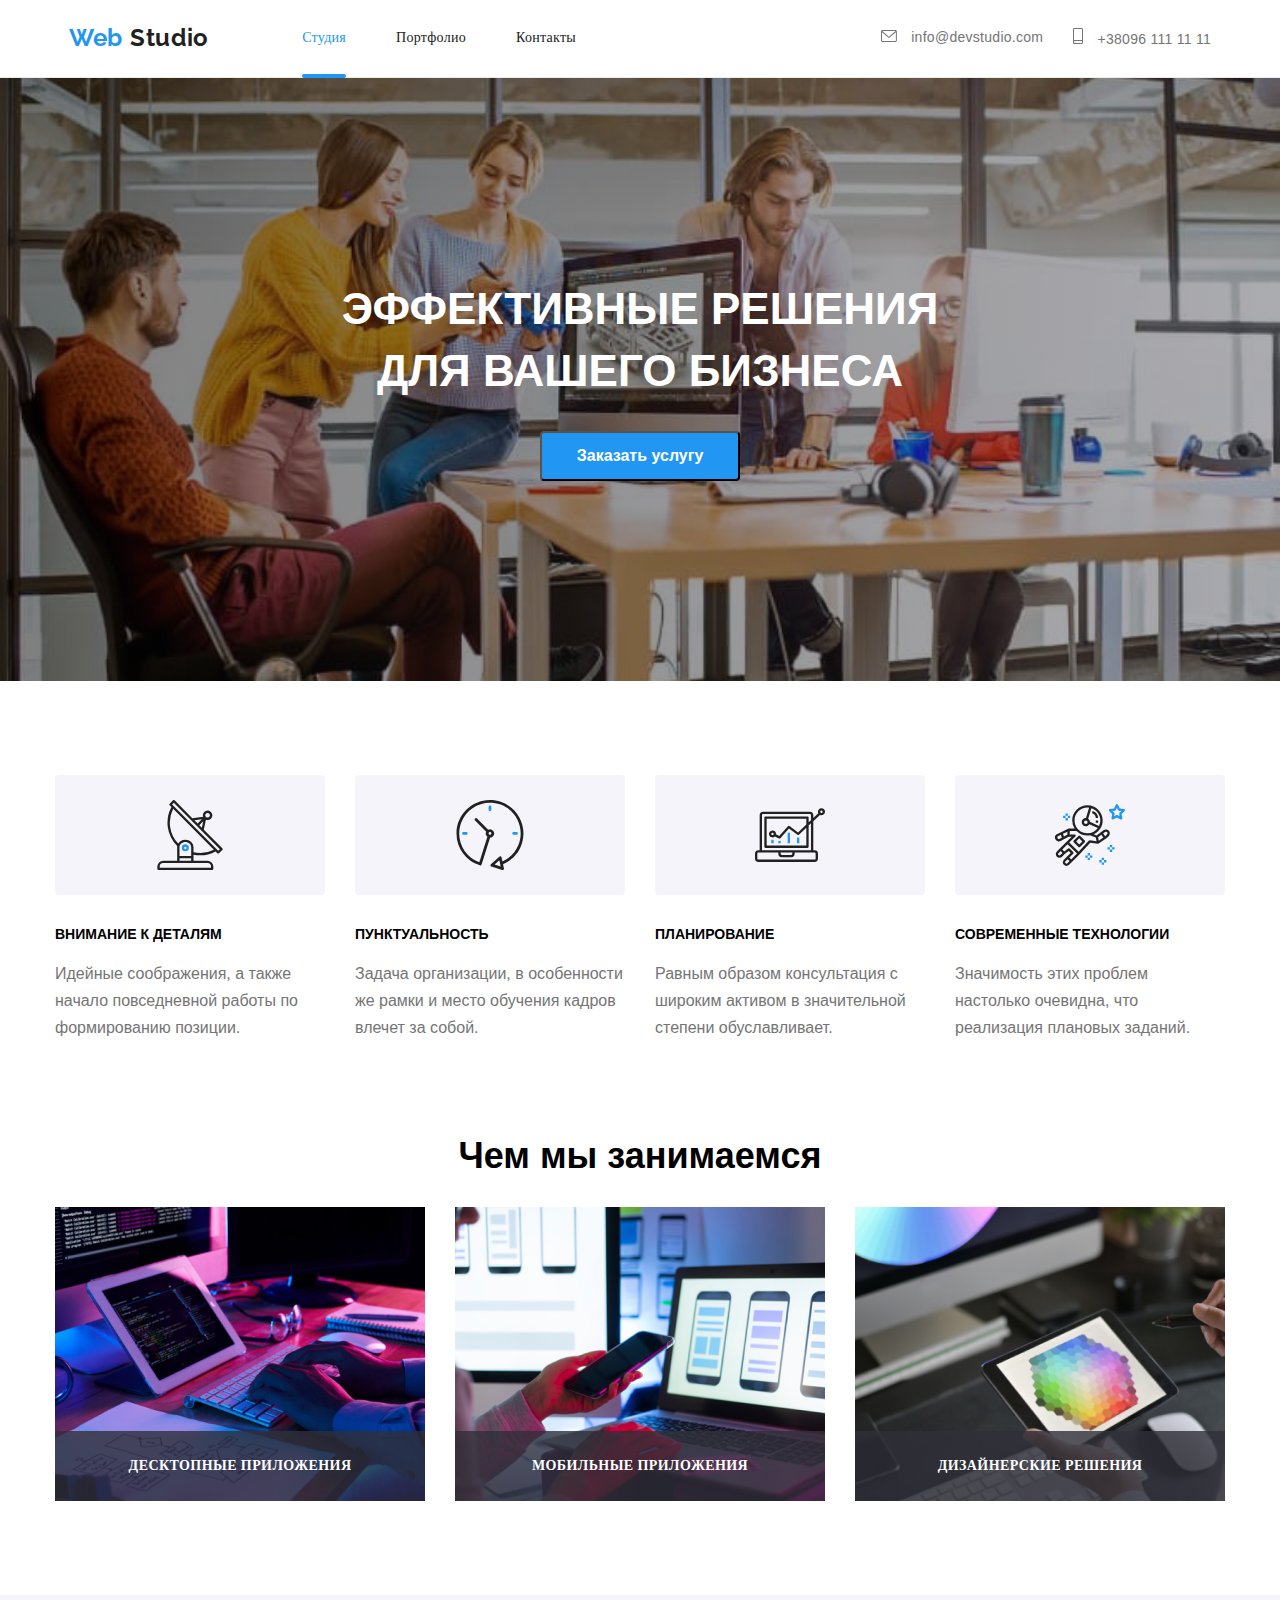
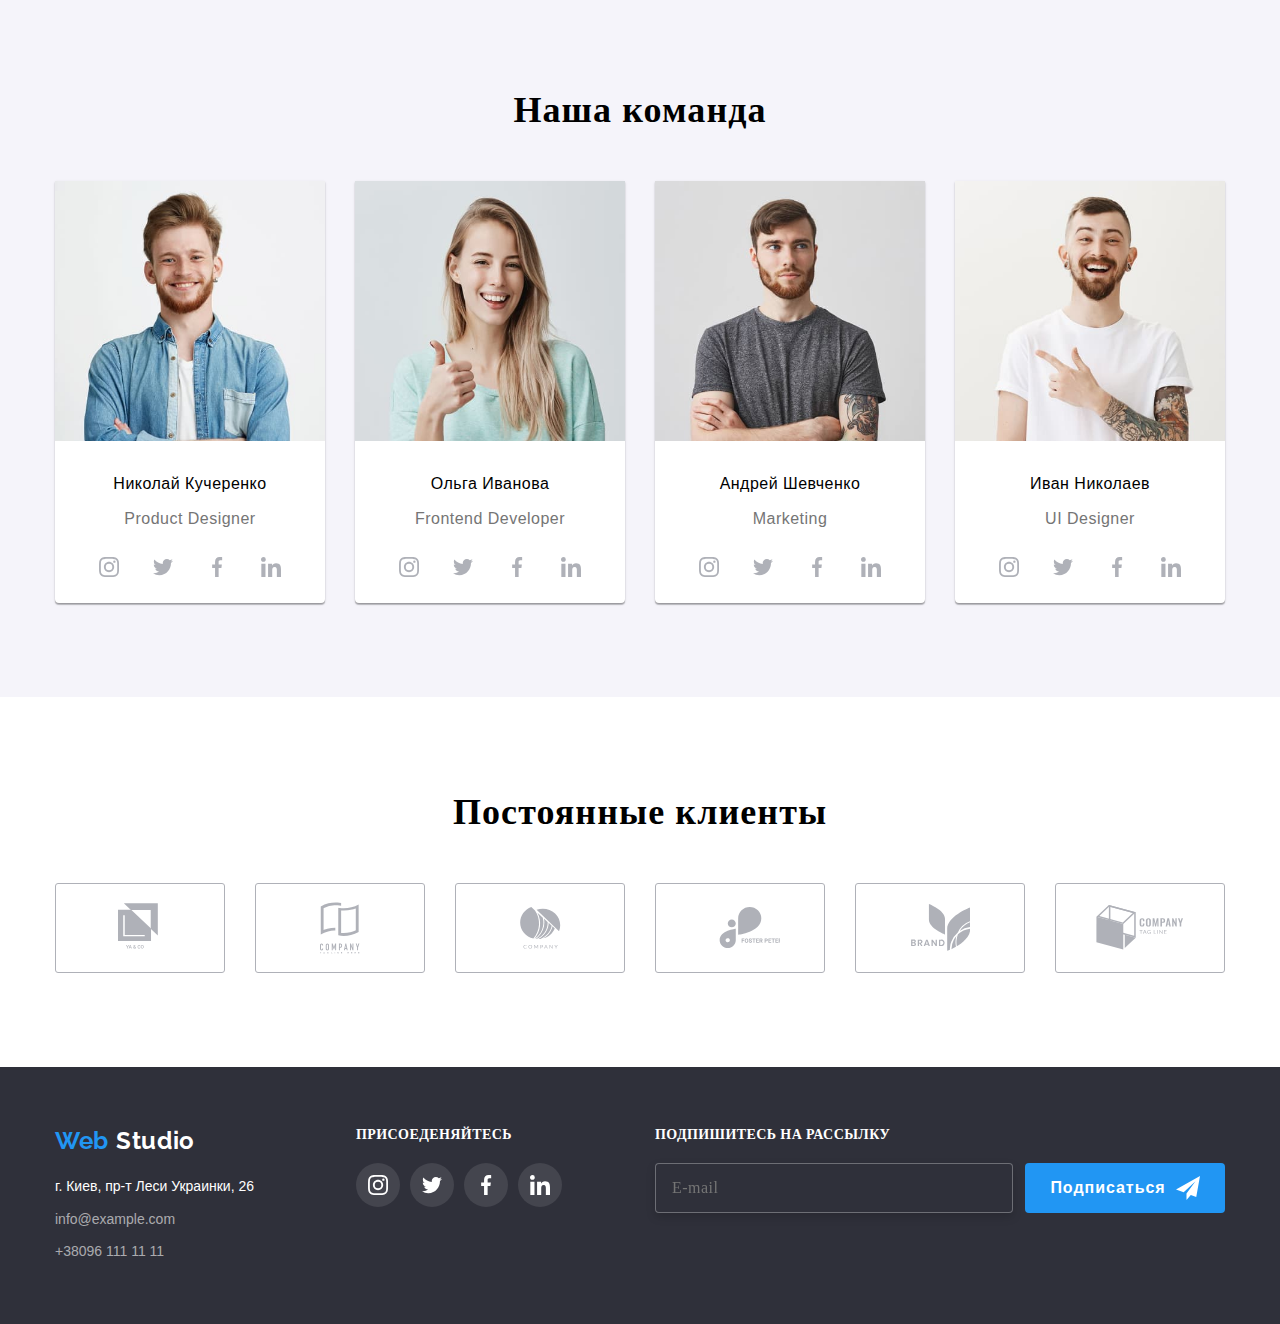
==== commit 860a1106: "improove desktop version" ====
--- a/index.html
+++ b/index.html
@@ -180,7 +180,7 @@
         </section>
         <!--Our team-->
          <section class="our-team">
-           
+           <div class="container">
             <h2 class="team">Наша команда</h2>
             <ul class="team-photo">
                 <li><img src="./images/jpeg/img1.jpg" alt="Николай Кучеренко" class="photo-clerck">
@@ -351,6 +351,7 @@
                        </div>  
                 </li>
             </ul>
+            </div>
         </section>
         <!--Clients-->
        <section class="clients">
--- a/CSS/main.min.css
+++ b/CSS/main.min.css
@@ -1,3 +1,3 @@
-@media screen and (max-width: 767px){main{max-width:767px;margin-right:auto;margin-left:auto}}@media screen and (min-width: 768px) and (max-width: 1199px){main{width:768px;margin-right:auto;margin-left:auto}}@media screen and (min-width: 1200px){main{width:1200px;margin-right:auto;margin-left:auto}}@font-face{font-family:"Roboto";src:url(../../fonts/Roboto.css);font-style:normal;font-weight:400}@font-face{font-family:"Roboto";src:url(../../fonts/RobotoMedium.css);font-style:normal;font-weight:500}@font-face{font-family:"Roboto";src:url(../../fonts/Roboto.css);font-style:bold;font-weight:700}@font-face{font-family:"Roboto";src:url(../../fonts/RobotoBlack.css);font-style:normal;font-weight:900}@media screen and (max-width: 767px){main{max-width:767px;margin-right:auto;margin-left:auto}}@media screen and (min-width: 768px) and (max-width: 1199px){main{width:768px;margin-right:auto;margin-left:auto}}@media screen and (min-width: 1200px){main{width:1200px;margin-right:auto;margin-left:auto}}/*! modern-normalize v1.0.0 | MIT License | https://github.com/sindresorhus/modern-normalize */*,*::before,*::after{box-sizing:border-box}:root{-moz-tab-size:4;tab-size:4}html{line-height:1.15;-webkit-text-size-adjust:100%}body{margin:0}body{font-family:system-ui,-apple-system,"Segoe UI",Roboto,Helvetica,Arial,sans-serif,"Apple Color Emoji","Segoe UI Emoji"}hr{height:0;color:inherit}abbr[title]{text-decoration:underline dotted}b,strong{font-weight:bolder}code,kbd,samp,pre{font-family:ui-monospace, SFMono-Regular, Consolas, "Liberation Mono", Menlo,- monospace;font-size:1em}small{font-size:80%}sub,sup{font-size:75%;line-height:0;position:relative;vertical-align:baseline}sub{bottom:-0.25em}sup{top:-0.5em}table{text-indent:0;border-color:inherit}button,input,optgroup,select,textarea{font-family:inherit;font-size:100%;line-height:1.15;margin:0}button,select{text-transform:none}button,[type="button"],[type="reset"],[type="submit"]{-webkit-appearance:button}::-moz-focus-inner{border-style:none;padding:0}:-moz-focusring{outline:1px dotted ButtonText}:-moz-ui-invalid{box-shadow:none}legend{padding:0}progress{vertical-align:baseline}::-webkit-inner-spin-button,::-webkit-outer-spin-button{height:auto}[type="search"]{-webkit-appearance:textfield;outline-offset:-2px}::-webkit-search-decoration{-webkit-appearance:none}::-webkit-file-upload-button{-webkit-appearance:button;font:inherit}summary{display:list-item}@media screen and (max-width: 767px){body{font-family:"Roboto", sans-serif;padding:0px;margin:0px;width:100%;margin-block-start:0;margin-block-end:0}ul{list-style:none;padding-inline-start:0px;margin-block-start:0;margin-block-end:0}a{text-decoration:none}main{margin:auto;font-family:"Roboto", sans-serif}}@media screen and (min-width: 767px) and (max-width: 1199px){body{font-family:"Roboto", sans-serif;padding:0px;margin:0px;width:100%;margin-block-start:0;margin-block-end:0}ul{list-style:none;padding-inline-start:0px;margin-block-start:0;margin-block-end:0}a{text-decoration:none}main{margin:auto;font-family:"Roboto", sans-serif}}@media screen and (max-width: 767px){header{border:1px solid #ececec;padding:15px;width:480px;margin-right:auto;margin-left:auto;position:relative}.main-nav{display:flex;align-items:center;justify-content:space-between;margin:auto}.web-logo{font-family:Raleway;color:#2196f3;font-size:24px;font-weight:700;line-height:28px;letter-spacing:0.03em;text-align:left}.studio-logo{font-family:Raleway;color:#212121;font-size:24px;font-weight:700;line-height:28px;letter-spacing:0.03em;text-align:left}.menu-button{padding:0;margin:0;background-color:#fff;border:none;outline:none}.icon-menu{display:block;width:24px;height:16px}.menu-button.is-open .icon-menu{display:none}.menu-button .icon-cross{display:none}.menu-button.is-open .icon-cross{display:block;width:16px;height:16px}.menu-button:hover .icon-cross{fill:#2196f3}.menu-button:hover .icon-menu{fill:#2196f3}.menu-container{position:absolute;display:none;background-color:#fff;width:100%;height:393px;top:100%;left:0;text-align:center;padding:60px 15px;box-shadow:0px 4px 8px rgba(0,0,0,0.04),0px 2px 4px rgba(0,0,0,0.08),0px 1px 3px rgba(0,0,0,0.16)}.menu-container.menu-container.is-open{display:block;z-index:2}}@media screen and (min-width: 768px) and (max-width: 1199px){header{border:1px solid #ececec;width:768px;margin-right:auto;margin-left:auto;padding-right:15px;padding-left:15px}.main-nav{display:flex;align-items:center;width:768px;margin:auto;padding-top:21px;padding-bottom:21px}.menu-button,.icon-menu,.icon-cross{display:none}.web-logo{font-family:Raleway;color:#2196f3;font-size:24px;font-weight:700;line-height:28px;letter-spacing:0.03em;text-align:left}.studio-logo{font-family:Raleway;color:#212121;font-size:24px;font-weight:700;line-height:28px;letter-spacing:0.03em;text-align:left}}.menu-container{display:flex}@media screen and (max-width: 767px){.nav-links{display:block;margin-left:auto;margin-right:auto}.nav-links>li{margin-bottom:40px}.nav-links a{position:relative;color:#212121;font-family:Roboto;font-size:18px;font-style:normal;font-weight:500;line-height:21px;letter-spacing:0.02em;text-align:left;cursor:pointer;transition:250ms cubic-bezier(0.4, 0, 0.2, 1)}.nav-links a::after{position:absolute;top:23px;left:0;content:"";width:100%;height:4px;border-radius:2px;background-color:#2196f3;opacity:0}.nav-links>li:nth-child(3){margin-bottom:0px}#portfolio-studio a{color:#2196f3}#portfolio-studio a::after{color:#2196f3;opacity:1}.nav-links :hover{color:#2196f3}.nav-links :focus{color:#2196f3}}@media screen and (min-width: 768px) and (max-width: 1199px){.nav-links{display:flex;margin-left:79px;align-items:center}.nav-links a{position:relative;color:#212121;font-size:14px;font-weight:500;font-family:"Roboto", sans-serif;font-style:normal;cursor:pointer;transition:250ms cubic-bezier(0.4, 0, 0.2, 1)}.nav-links a::after{position:absolute;top:44px;left:0;content:"";width:100%;height:4px;border-radius:2px;background-color:#2196f3;opacity:0}.nav-links a:active::after{opacity:1}#portfolio-studio a{color:#2196f3}#portfolio-studio a::after{color:#2196f3;opacity:1}.nav-links>li{margin-right:50px}.nav-links :hover{color:#2196f3}.nav-links :focus{color:#2196f3}.nav-links :last-child{margin-right:0px}}@media screen and (max-width: 767px){.nav-contacts{display:block;margin-left:auto;margin-right:auto;margin-top:60px;transition:250ms cubic-bezier(0.4, 0, 0.2, 1)}.nav-contacts :hover,.nav-contacts :focus{fill:#2196f3;color:#2196f3}.nav-contacts>li:not(:last-child){margin-bottom:16px}.nav-contacts a{font-family:Roboto;font-size:18px;font-style:normal;font-weight:500;line-height:21px;letter-spacing:0.02em;text-align:center;color:#757575;transition:250ms cubic-bezier(0.4, 0, 0.2, 1)}.smartphone{display:inline-flex;width:10px;height:16px;margin-right:10px;align-items:center;fill:currentColor}.envelope{display:inline-flex;width:16px;height:12px;margin-right:10px;align-items:center;fill:currentColor}}@media screen and (min-width: 768px) and (max-width: 1199px){.nav-contacts{display:block;margin-left:79px;transition:250ms cubic-bezier(0.4, 0, 0.2, 1)}.nav-contacts :hover,.nav-contacts :focus{fill:#2196f3;color:#2196f3}.nav-contacts a{font-family:"Roboto", sans-serif;font-style:normal;font-weight:500;font-size:14px;line-height:16px;letter-spacing:0.02em;color:#757575;transition:250ms cubic-bezier(0.4, 0, 0.2, 1)}.smartphone{display:inline-flex;width:10px;height:16px;margin-right:10px;align-items:center;fill:currentColor}.envelope{display:inline-flex;width:16px;height:12px;margin-right:10px;align-items:center;fill:currentColor}}@media screen and (min-width: 1200px){.nav-contacts{display:flex;margin-left:auto;transition:250ms cubic-bezier(0.4, 0, 0.2, 1)}.nav-contacts :hover,.nav-contacts :focus{fill:#2196f3;color:#2196f3}.nav-contacts :not(:first-child){margin-left:50px}.nav-contacts a{font-family:"Roboto", sans-serif;font-style:normal;font-weight:500;font-size:14px;line-height:16px;letter-spacing:0.02em;color:#757575;transition:250ms cubic-bezier(0.4, 0, 0.2, 1)}.smartphone{display:inline-flex;width:10px;height:16px;margin-right:10px;align-items:center;fill:currentColor}.envelope{display:inline-flex;width:16px;height:12px;margin-right:10px;align-items:center;fill:currentColor}}@media screen and (max-width: 767px){.efective-solution{text-align:center;background-color:#c4c4c4;background-image:linear-gradient(to right, rgba(0,0,0,0.5), rgba(47,48,58,0.8)),url(../images/img2.jpg);max-width:767px;min-width:480px;height:400px;justify-content:center;margin:auto;background-size:auto;background-repeat:no-repeat;background-position:center;color:#fff;padding:118px 60px;margin-bottom:60px;position:relative}.efective-solution>h1{font-family:Roboto;font-size:26px;font-style:normal;font-weight:900;line-height:42px;letter-spacing:0.06em;text-align:center;padding-bottom:30px;text-transform:uppercase;margin-block-start:0;margin-block-end:0}}.order-service{background-color:#2196f3;color:#fff;width:200px;height:50px;border-radius:4px;font-size:16px;font-weight:700;transition:250ms cubic-bezier(0.4, 0, 0.2, 1)}@media screen and (max-width: 767px){.backdrop{position:fixed;top:0;left:0;width:100%;height:100%;background-color:rgba(0,0,0,0.2);padding:93px 15px;transition:250ms cubic-bezier(0.4, 0, 0.2, 1);opacity:1;z-index:2;overflow-y:scroll}.backdrop.is-hidden{opacity:0;pointer-events:none}.modal{position:relative;width:450px;height:609px;background-color:#fff;border-radius:4px;box-shadow:0px 1px 3px rgba(0,0,0,0.12),0px 1px 1px rgba(0,0,0,0.14),0px 2px 1px rgba(0,0,0,0.2);padding:40px;margin-right:auto;margin-left:auto}}@media screen and (max-width: 767px){.close-btn{position:absolute;top:8px;right:8px;display:flex;justify-content:center;align-items:center;width:30px;height:30px;background-color:#fff;border-radius:50%;border:1px solid rgba(0,0,0,0.1);padding:6px}.svg-close{width:11px;height:11px;transition:250ms cubic-bezier(0.4, 0, 0.2, 1)}.svg-close:hover{fill:#2196f3}.modal-header{font-family:Roboto;font-size:20px;font-style:normal;font-weight:700;line-height:23px;letter-spacing:0.03em;text-align:center;color:#212121;margin:0;margin-bottom:12px}.send{align-items:center;justify-content:center;width:200px;height:50px;color:#ffffff;background-color:#2196f3;border-radius:4px;font-family:Roboto;font-size:16px;font-style:normal;font-weight:700;line-height:30px;letter-spacing:0.06em;text-align:center;border:none;padding:0;transition:250ms cubic-bezier(0.4, 0, 0.2, 1)}.send:focus,.send:hover{box-shadow:0px 4px 4px 0px rgba(0,0,0,0.25);box-shadow:0px 4px 4px 0px rgba(0,0,0,0.25);outline-color:#2196f3}}@media screen and (max-width: 1199px){.form-modal{width:100%;font-family:"Roboto" sans-serif;font-size:12px;color:#212121}.form-field{display:flex;flex-direction:column;justify-content:left;position:relative}.form-input{display:block;padding:11px 12px;border:1px solid;border-radius:4px;border-color:rgba(33,33,33,0.2);margin-bottom:10px;padding-left:40px;transition:250ms cubic-bezier(0.4, 0, 0.2, 1)}.form-input:focus{outline-color:#2196f3}.form-input:focus+.tag-tube,.form-input:focus+.tag-man,.form-input:focus+.tag-envelop{fill:#2196f3}.form-label{margin-bottom:4px;font-family:Roboto;font-size:12px;font-style:normal;font-weight:400;line-height:14px;letter-spacing:0.01em;text-align:left;color:#757575}.tag-tube{width:12px;height:12px;position:absolute;top:30px;left:14px;transition:250ms cubic-bezier(0.4, 0, 0.2, 1)}.tag-man{width:13px;height:13px;position:absolute;top:30px;left:14px;transition:250ms cubic-bezier(0.4, 0, 0.2, 1)}.tag-envelop{width:15px;height:12px;position:absolute;top:30px;left:14px;transition:250ms cubic-bezier(0.4, 0, 0.2, 1)}.comments{padding:11px 12px;border:1px solid rgba(33,33,33,0.2);border-radius:4px;margin-bottom:20px;font-family:Roboto;font-size:14px;font-style:normal;font-weight:400;line-height:16px;letter-spacing:0.01em;text-align:left;width:370px;height:120px;color:#212121;transition:250ms cubic-bezier(0.4, 0, 0.2, 1)}.comments::placeholder{color:rgba(117,117,117,0.5);text-align:left}.comments:focus{outline-color:#2196f3}}@media screen and (max-width: 1199px){.agreement{font-family:Roboto;font-size:12px;font-style:normal;font-weight:400;line-height:14px;letter-spacing:0.03em;text-align:center;color:#757575;margin-bottom:30px}.check-blok{display:inline-block;width:16px;height:15px;background-image:url(../images/icons/Vector4-1.svg);background-repeat:no-repeat;margin-right:7px}.checkbox{appearance:none;transition:250ms cubic-bezier(0.4, 0, 0.2, 1)}.check-lable{display:flex;justify-content:center;align-items:center;font-family:Roboto;font-size:12px;font-style:normal;font-weight:400;line-height:24px;letter-spacing:0.03em}.checkbox:checked+.check-blok{background-color:#2196f3;background-image:url(../images/icons/Vector3.svg);background-repeat:no-repeat;border-radius:2px;border:2px solid #2196f3;background-size:contain}.agreement label a{position:relative;color:#2196f3}.agreement label a::after{position:absolute;top:17px;left:0;content:"";width:100%;height:1px;background-color:#2196f3}.icon-check{display:block;width:16px;height:15px;padding:0;margin:0;position:absolute;top:20px;right:403px}}@media screen and (max-width: 767px){.container{width:480px;margin-right:auto;margin-left:auto;margin-block-start:0;margin-block-end:0}.dignities{display:block;padding-right:15px;padding-left:15px;margin-bottom:60px}.icon-box{display:inline-flex;justify-content:center;align-items:center;width:450px;height:120px;background-color:#f5f4fa;margin:auto;margin-bottom:30px;border-radius:4px}.icon{width:70px;height:70px}.dignities span{font-family:Roboto;font-size:14px;font-style:normal;font-weight:700;line-height:16px;letter-spacing:0.03em;text-align:center;text-transform:uppercase;color:#212121}.dignities p{font-family:Roboto;font-size:14px;font-style:normal;font-weight:400;line-height:24px;letter-spacing:0.03em;text-align:left;color:#757575}}.our-work{justify-content:center;width:1170px;margin-right:auto;margin-left:auto;padding-bottom:94px}.head2{text-align:center;font-size:36px;margin-top:0px;line-height:1.16}.studio-images img{width:370px;height:294px}.studio-images{display:flex;justify-content:center;margin-top:0px;padding-left:15px;padding-right:15px;width:1170px;margin-block-start:0px;margin-block-end:0px}.box1{margin-right:30px;height:294px;position:relative;z-index:1}.box2{margin-right:30px;position:relative;height:294px;z-index:1}.box3{position:relative;height:294px;z-index:1}.apps1,.apps2,.apps3{position:absolute;bottom:0;width:370px;height:70px;background-color:rgba(47,48,58,0.8);color:#fff;font-family:Roboto;font-size:14px;font-style:normal;font-weight:700;line-height:16px;letter-spacing:0.03em;text-align:center;text-transform:uppercase;margin-block-start:0;margin-block-end:0;padding-top:27px;padding-bottom:27px}@media screen and (max-width: 767px){.our-work{display:none}}@media screen and (max-width: 767px){.our-team{width:480px;background-color:#f5f4fa;padding:60px 15px;margin-right:auto;margin-left:auto}.team{font-family:Roboto;font-size:28px;font-style:normal;font-weight:700;line-height:33px;letter-spacing:0.03em;text-align:center;margin-block-start:0;margin-block-end:0}.team-photo{display:block;justify-content:center;align-items:center;margin-right:auto;margin-left:auto;margin-block-end:0px;margin-top:30px;margin-bottom:60px}.team-photo :nth-child(4){margin-bottom:0}.photo-clerck{width:450px;height:320px;object-fit:cover;object-position:right top;overflow:hidden}.team-photo>li{width:450px;height:482px;background-color:#fff;box-shadow:0px 1px 3px rgba(0,0,0,0.12),0px 1px 1px rgba(0,0,0,0.14),0px 2px 1px rgba(0,0,0,0.2);border-radius:0px 0px 4px 4px;margin-bottom:30px}.name{font-style:normal;font-weight:500;font-size:16px;line-height:1.18;text-align:center;justify-content:center;letter-spacing:0.03em;margin-top:30px;margin-bottom:10px;margin-left:auto;margin-right:0px}.occupation{text-align:center;justify-content:center;color:#757575;font-size:16px;line-height:1.18;letter-spacing:0.03em;margin-block-start:0;margin-block-end:0;margin-bottom:16px}}.social-links{display:flex;box-sizing:border-box;width:206px;height:44px;margin-right:auto;margin-left:auto}.link{display:flex;width:44px;height:44px;background-color:#ffffff;border-radius:50%;justify-content:center;align-items:center;transition:250ms cubic-bezier(0.4, 0, 0.2, 1)}.link:hover{background-color:#2196f3}.link:hover .social-icon{fill:#ffffff}.link:focus{background-color:#2196f3}.link:focus .social-icon{fill:#ffffff}.link-list:not(:last-child){margin-right:10px}.social-icon{fill:#afb1b8;width:20px;height:20px;transition:250ms cubic-bezier(0.4, 0, 0.2, 1)}@media screen and (max-width: 767px){.clients{width:480px;margin:auto;padding-top:60px;padding-bottom:54px;align-items:center;justify-content:center;padding-right:15px;padding-left:15px}.clients-head{font-family:Roboto;font-size:28px;font-style:normal;font-weight:700;line-height:33px;letter-spacing:0.03em;text-align:center}.clients-tag{display:flex;flex-wrap:wrap;width:480px;display:inline-flex;margin:auto}.clients-tag>li{margin-right:30px;margin-bottom:30px}.clients-tag :nth-child(2n+2){margin-right:0}.clients-tag :nth-last-child(-n+2){margin-bottom:0px}.company-link{display:flex;justify-content:center;align-items:center;box-sizing:border-box;width:210px;height:90px;border:solid 1px #afb1b8;border-radius:3px;background-color:#fff;transition:250ms cubic-bezier(0.4, 0, 0.2, 1)}.company-link:hover{border-color:#2196f3}.company-link .logo1 :hover,.company-link .logo2 :hover,.company-link .logo3 :hover,.company-link .logo4 :hover,.company-link .logo5 :hover,.company-link .logo6 :hover{fill:#2196f3}.company-link:hover .logo1,.company-link:hover .logo2,.company-link:hover .logo3,.company-link:hover .logo4,.company-link:hover .logo5,.company-link:hover .logo6{fill:#2196f3}.company-link .logo1 :focus,.company-link .logo2 :focus,.company-link .logo3 :focus,.company-link .logo4 :focus,.company-link .logo5 :focus,.company-link .logo6 :focus{fill:#2196f3}.company-link:focus .logo1,.company-link:focus .logo2,.company-link:focus .logo3,.company-link:focus .logo4,.company-link:focus .logo5,.company-link:focus .logo6{fill:#2196f3}.clients-tag a:focus{border-color:#2196f3}.logo1{width:44px;height:49px;fill:#afb1b8;transition:250ms cubic-bezier(0.4, 0, 0.2, 1)}.logo2{width:40px;height:52px;fill:#afb1b8;transition:250ms cubic-bezier(0.4, 0, 0.2, 1)}.logo3{width:41px;height:42px;fill:#afb1b8;transition:250ms cubic-bezier(0.4, 0, 0.2, 1)}.logo4{width:80px;height:42px;fill:#afb1b8;transition:250ms cubic-bezier(0.4, 0, 0.2, 1)}.logo5{width:59px;height:47px;fill:#afb1b8;transition:250ms cubic-bezier(0.4, 0, 0.2, 1)}.logo6{width:88px;height:45px;fill:#afb1b8;transition:250ms cubic-bezier(0.4, 0, 0.2, 1)}}@media screen and (max-width: 767px){footer{background-color:#2f303a;color:#fff;min-width:480px}.footer-links{display:flex;flex-direction:column;justify-content:center;align-items:center;padding-top:60px;padding-bottom:39px;padding-right:15px;padding-left:15px;margin:auto}.contacts{display:block;text-align:center;margin-bottom:60px;color:#fff}.links-title{display:block;text-align:center;color:#fff;font-family:Roboto;font-size:14px;font-style:normal;font-weight:700;line-height:16px;letter-spacing:0.03em;margin-top:0;margin-bottom:20px}.foot-contacts a{color:rgba(255,255,255,0.6);font-size:14px;font-style:normal}.foot-contacts>li{color:#fff;font-style:normal;font-size:14px}.foot-contacts :not(:last-child){padding-bottom:9px}.foot-contacts{margin-block-start:0px;margin-block-end:0px;padding-top:20px;font-family:Roboto, sans-serif;line-height:1.7;font-size:14px}.footer-social-links{display:block;text-align:center;justify-content:center}.studio-logo-footer{font-family:Raleway;color:#fff;font-size:24px;font-weight:700;line-height:28px;letter-spacing:0.03em;text-align:center}}@media screen and (max-width: 767px){.bottom-form{display:block;align-items:center}.foot-form{display:flex;flex-direction:column;justify-content:center;align-items:center}.send-letter{display:flex;width:200px;height:50px;color:#fff;background-color:#2196f3;border-radius:4px;font-family:"Roboto", sans-serif;font-size:16px;font-style:normal;font-weight:700;line-height:30px;letter-spacing:0.06em;text-align:center;border:none;align-items:center;justify-content:center;margin-bottom:60px}.subscribe{top:13px;left:138px;width:24px;height:24px;fill:#fff;margin-left:10px}.formspace{width:450px;height:50px;left:815px;top:2785px;border:1px solid rgba(255,255,255,0.3);box-sizing:border-box;filter:drop-shadow(0px 4px 4px rgba(0,0,0,0.15));border-radius:4px;background:#2f303a;font-family:"Roboto", sans-serif;font-size:16px;font-style:normal;font-weight:400;line-height:20px;letter-spacing:0.03em;text-align:left;padding:15px 16px;color:#fff;margin-bottom:20px}}.our-social-links{display:flex;box-sizing:border-box;width:206px;height:44px;margin:auto;margin-bottom:20px}.our-link{display:flex;width:44px;height:44px;background-color:rgba(255,255,255,0.1);border-radius:50%;justify-content:center;align-items:center;transition:250ms cubic-bezier(0.4, 0, 0.2, 1)}.our-link:hover{background-color:#2196f3}.our-link:focus{background-color:#2196f3}.our-link-icon:not(:last-child){margin-right:10px}.our-social-icon{fill:#fff;width:20px;height:20px}@media screen and (max-width: 767px){.portfolio{width:480px;padding-top:60px;padding-bottom:40px;padding-right:15px;padding-left:15px;margin-right:auto;margin-left:auto}.portfolio-buttons{margin-block-start:0px;margin-block-end:0px;padding-inline-start:0px;display:flex;justify-content:left;flex-wrap:wrap}.portfolio-buttons>li{margin-right:8px;margin-bottom:15px}.list-button:nth-child(2n+3){margin-right:0}.list-button:nth-child(n+4){margin-bottom:0}.button{color:#212121;border-radius:4px;font-size:16px;font-weight:500;background-color:#f5f4fa;border:#fff;padding:10px 22px;transition:250ms cubic-bezier(0.4, 0, 0.2, 1)}.button:hover{background-color:#2196f3;color:#fff;border-radius:4px}.button:focus{background-color:#2196f3;color:#fff;border-radius:4px}}@media screen and (max-width: 767px){.container-portfolio{display:block;width:480px;padding-left:15px;padding-right:15px;padding-bottom:94px;margin-right:auto;margin-left:auto}.portfolio-photo{display:flex;flex-direction:column;justify-content:center;align-items:center;width:100%;margin-right:auto;margin-left:auto;margin-block-start:0px}.card-image{width:450px;height:294px;object-fit:cover;object-position:right center;overflow:hidden}.portfolio-list{width:450px;height:404px;font-size:18px;font-weight:700;letter-spacing:0.06em;background-color:#fff;border:1px solid #eeeeee;margin-bottom:20px}.portfolio-list:nth-child(2) .card-image{object-position:0px -80px}.portfolio-links{display:block;width:450px;height:auto;padding-bottom:20px;height:404px;transition:transform 250ms cubic-bezier(0.4, 0, 0.2, 1)}.portfolio-links:hover,.portfolio-links:focus{box-shadow:0px 1px 1px rgba(0,0,0,0.12),0px 4px 4px rgba(0,0,0,0.06),1px 4px 6px rgba(0,0,0,0.16)}.card{width:450px;height:404px}.link-description{margin-block-start:0;margin-block-end:0;margin-left:24px;font-size:18px;font-weight:bold;color:#212121}.card-content{margin-left:24px;margin-top:20px;font-size:16px;font-weight:400;color:#757575}.card-text{width:100%;padding-top:20px}}.explanation::before{display:inline-block;position:absolute;content:"";width:100%;height:100%;background-color:rgba(33,150,243,0.9);transform:translateY(100%);transition:transform 250ms cubic-bezier(0.4, 0, 0.2, 1)}.explanation{display:block;position:relative;overflow:hidden}.text{position:absolute;top:63px;left:24px;width:322px;height:168px;color:#fff;margin:0;font-family:Roboto;font-size:18px;font-style:normal;font-weight:400;line-height:28px;letter-spacing:0.03em;text-align:left;transform:translateY(250px);transition:transform 250ms cubic-bezier(0.4, 0, 0.2, 1)}.portfolio-links:hover .text{transform:translateY(0)}.portfolio-links:focus .text{transform:translateY(0)}.portfolio-links:focus ::before{transform:translateY(0)}.portfolio-links:hover ::before{transform:translateY(0)}
+@media screen and (max-width: 767px){main{width:480px;margin-right:auto;margin-left:auto}}@media screen and (min-width: 768px) and (max-width: 1199px){main{width:768px;margin-right:auto;margin-left:auto}}@media screen and (min-width: 1200px){main{margin-right:auto;margin-left:auto}}@font-face{font-family:"Roboto";src:url(../../fonts/Roboto.css);font-style:normal;font-weight:400}@font-face{font-family:"Roboto";src:url(../../fonts/RobotoMedium.css);font-style:normal;font-weight:500}@font-face{font-family:"Roboto";src:url(../../fonts/Roboto.css);font-style:bold;font-weight:700}@font-face{font-family:"Roboto";src:url(../../fonts/RobotoBlack.css);font-style:normal;font-weight:900}@media screen and (max-width: 767px){main{width:480px;margin-right:auto;margin-left:auto}}@media screen and (min-width: 768px) and (max-width: 1199px){main{width:768px;margin-right:auto;margin-left:auto}}@media screen and (min-width: 1200px){main{margin-right:auto;margin-left:auto}}/*! modern-normalize v1.0.0 | MIT License | https://github.com/sindresorhus/modern-normalize */*,*::before,*::after{box-sizing:border-box}:root{-moz-tab-size:4;tab-size:4}html{line-height:1.15;-webkit-text-size-adjust:100%}body{margin:0}body{font-family:system-ui,-apple-system,"Segoe UI",Roboto,Helvetica,Arial,sans-serif,"Apple Color Emoji","Segoe UI Emoji"}hr{height:0;color:inherit}abbr[title]{text-decoration:underline dotted}b,strong{font-weight:bolder}code,kbd,samp,pre{font-family:ui-monospace, SFMono-Regular, Consolas, "Liberation Mono", Menlo,+ monospace;font-size:1em}small{font-size:80%}sub,sup{font-size:75%;line-height:0;position:relative;vertical-align:baseline}sub{bottom:-0.25em}sup{top:-0.5em}table{text-indent:0;border-color:inherit}button,input,optgroup,select,textarea{font-family:inherit;font-size:100%;line-height:1.15;margin:0}button,select{text-transform:none}button,[type="button"],[type="reset"],[type="submit"]{-webkit-appearance:button}::-moz-focus-inner{border-style:none;padding:0}:-moz-focusring{outline:1px dotted ButtonText}:-moz-ui-invalid{box-shadow:none}legend{padding:0}progress{vertical-align:baseline}::-webkit-inner-spin-button,::-webkit-outer-spin-button{height:auto}[type="search"]{-webkit-appearance:textfield;outline-offset:-2px}::-webkit-search-decoration{-webkit-appearance:none}::-webkit-file-upload-button{-webkit-appearance:button;font:inherit}summary{display:list-item}@media screen and (max-width: 767px){body{font-family:"Roboto", sans-serif;padding:0px;margin:0px;width:100%;margin-block-start:0;margin-block-end:0}ul{list-style:none;padding-inline-start:0px;margin-block-start:0;margin-block-end:0}a{text-decoration:none}main{margin:auto;font-family:"Roboto", sans-serif}}@media screen and (min-width: 768px) and (max-width: 1199px){body{font-family:"Roboto", sans-serif;padding:0px;margin:0px;width:100%;margin-block-start:0;margin-block-end:0}ul{list-style:none;padding-inline-start:0px;margin-block-start:0;margin-block-end:0}a{text-decoration:none}main{margin:auto;font-family:"Roboto", sans-serif}}@media screen and (min-width: 1200px){body{font-family:"Roboto", sans-serif;padding:0px;margin:0px;width:100%;margin-block-start:0;margin-block-end:0}ul{list-style:none;padding-inline-start:0px;margin-block-start:0;margin-block-end:0}a{text-decoration:none}main{margin:auto;font-family:"Roboto", sans-serif}}@media screen and (max-width: 767px){header{border:1px solid #ececec;padding:15px;width:480px;margin-right:auto;margin-left:auto;position:relative}.main-nav{display:flex;align-items:center;justify-content:space-between;margin:auto}.web-logo{font-family:Raleway;color:#2196f3;font-size:24px;font-weight:700;line-height:28px;letter-spacing:0.03em;text-align:left}.studio-logo{font-family:Raleway;color:#212121;font-size:24px;font-weight:700;line-height:28px;letter-spacing:0.03em;text-align:left}.menu-button{padding:0;margin:0;background-color:#fff;border:none;outline:none}.icon-menu{display:block;width:24px;height:16px}.menu-button.is-open .icon-menu{display:none}.menu-button .icon-cross{display:none}.menu-button.is-open .icon-cross{display:block;width:16px;height:16px}.menu-button:hover .icon-cross{fill:#2196f3}.menu-button:hover .icon-menu{fill:#2196f3}.menu-container{position:absolute;display:none;background-color:#fff;width:100%;height:393px;top:100%;left:0;text-align:center;padding:60px 15px;box-shadow:0px 4px 8px rgba(0,0,0,0.04),0px 2px 4px rgba(0,0,0,0.08),0px 1px 3px rgba(0,0,0,0.16)}.menu-container.menu-container.is-open{display:block;z-index:2}}@media screen and (min-width: 768px) and (max-width: 1199px){header{width:768px;margin-right:auto;margin-left:auto;border-bottom:1px solid #ececec}.main-nav{display:flex;align-items:center;width:768px;margin:auto;padding-top:21px;padding-bottom:21px}.menu-button,.icon-menu,.icon-cross{display:none}.web-logo{font-family:Raleway;color:#2196f3;font-size:24px;font-weight:700;line-height:28px;letter-spacing:0.03em;text-align:left}.studio-logo{font-family:Raleway;color:#212121;font-size:24px;font-weight:700;line-height:28px;letter-spacing:0.03em;text-align:left}.menu-container{display:flex}}@media screen and (min-width: 1200px){header{display:flex;justify-content:center;max-width:1600px;margin-right:auto;margin-left:auto;border-bottom:1px solid #ececec}.main-nav{display:flex;align-items:center;padding-top:24px;padding-bottom:25px;margin-right:auto;margin-left:auto}.menu-button,.icon-menu,.icon-cross{display:none}.web-logo{font-family:Raleway;color:#2196f3;font-size:24px;font-weight:700;line-height:28px;letter-spacing:0.03em;text-align:left}.studio-logo{font-family:Raleway;color:#212121;font-size:24px;font-weight:700;line-height:28px;letter-spacing:0.03em;text-align:left}.menu-container{display:flex}}@media screen and (max-width: 767px){.nav-links{display:block;margin-left:auto;margin-right:auto}.nav-links>li{margin-bottom:40px}.nav-links a{position:relative;color:#212121;font-family:Roboto;font-size:18px;font-style:normal;font-weight:500;line-height:21px;letter-spacing:0.02em;text-align:left;cursor:pointer;transition:250ms cubic-bezier(0.4, 0, 0.2, 1)}.nav-links a::after{position:absolute;top:23px;left:0;content:"";width:100%;height:4px;border-radius:2px;background-color:#2196f3;opacity:0}.nav-links>li:nth-child(3){margin-bottom:0px}#portfolio-studio a{color:#2196f3}#portfolio-studio a::after{color:#2196f3;opacity:1}.nav-links :hover{color:#2196f3}.nav-links :focus{color:#2196f3}}@media screen and (min-width: 768px) and (max-width: 1199px){.nav-links{display:flex;margin-left:79px;align-items:center}.nav-links a{position:relative;color:#212121;font-size:14px;font-weight:500;font-family:"Roboto", sans-serif;font-style:normal;cursor:pointer;transition:250ms cubic-bezier(0.4, 0, 0.2, 1)}.nav-links a::after{position:absolute;top:44px;left:0;content:"";width:100%;height:4px;border-radius:2px;background-color:#2196f3;opacity:0}.nav-links a:active::after{opacity:1}#portfolio-studio a{color:#2196f3}#portfolio-studio a::after{color:#2196f3;opacity:1}.nav-links>li{margin-right:50px}.nav-links :hover{color:#2196f3}.nav-links :focus{color:#2196f3}.nav-links :last-child{margin-right:0px}}@media screen and (min-width: 1200px){.nav-links{display:flex;margin-left:93px}.nav-links a{position:relative;color:#212121;font-family:Roboto;font-size:14px;font-style:normal;font-weight:500;line-height:16px;letter-spacing:0.02em;text-align:left;cursor:pointer;transition:250ms cubic-bezier(0.4, 0, 0.2, 1)}.nav-links a::after{position:absolute;top:44px;left:0;content:"";width:100%;height:4px;border-radius:2px;background-color:#2196f3;opacity:0}#portfolio-studio a{color:#2196f3}#portfolio-studio a::after{color:#2196f3;opacity:1}.nav-links>li{margin-right:50px}.nav-links :hover{color:#2196f3}.nav-links :focus{color:#2196f3}.nav-links :last-child{margin-right:0px}}@media screen and (max-width: 767px){.nav-contacts{display:block;margin-left:auto;margin-right:auto;margin-top:60px;transition:250ms cubic-bezier(0.4, 0, 0.2, 1)}.nav-contacts :hover,.nav-contacts :focus{fill:#2196f3;color:#2196f3}.nav-contacts>li:not(:last-child){margin-bottom:16px}.nav-contacts a{font-family:Roboto;font-size:18px;font-style:normal;font-weight:500;line-height:21px;letter-spacing:0.02em;text-align:center;color:#757575;transition:250ms cubic-bezier(0.4, 0, 0.2, 1)}.smartphone{display:inline-flex;width:10px;height:16px;margin-right:10px;align-items:center;fill:currentColor}.envelope{display:inline-flex;width:16px;height:12px;margin-right:10px;align-items:center;fill:currentColor}}@media screen and (min-width: 768px) and (max-width: 1199px){.nav-contacts{display:block;margin-left:84px;transition:250ms cubic-bezier(0.4, 0, 0.2, 1)}.nav-contacts :hover,.nav-contacts :focus{fill:#2196f3;color:#2196f3}.nav-contacts a{font-family:Roboto;font-size:12px;font-style:normal;font-weight:500;line-height:14px;letter-spacing:0.02em;text-align:left;color:#757575;transition:250ms cubic-bezier(0.4, 0, 0.2, 1)}.smartphone{display:inline-flex;width:10px;height:16px;margin-right:10px;align-items:center;fill:currentColor}.envelope{display:inline-flex;width:16px;height:12px;margin-right:10px;align-items:center;fill:currentColor}}@media screen and (min-width: 1200px){.nav-contacts{display:flex;margin-left:305px;transition:250ms cubic-bezier(0.4, 0, 0.2, 1)}.nav-contacts :hover,.nav-contacts :focus{fill:#2196f3;color:#2196f3}.nav-contacts :not(:first-child){margin-left:30px}.nav-contacts a{font-family:"Roboto", sans-serif;font-style:normal;font-weight:500;font-size:14px;line-height:16px;letter-spacing:0.02em;color:#757575;transition:250ms cubic-bezier(0.4, 0, 0.2, 1)}.smartphone{display:inline-flex;width:10px;height:16px;margin-right:10px;align-items:center;fill:currentColor}.envelope{display:inline-flex;width:16px;height:12px;margin-right:10px;align-items:center;fill:currentColor}}@media screen and (max-width: 767px){.efective-solution{text-align:center;background-color:#c4c4c4;background-image:linear-gradient(to right, rgba(0,0,0,0.5), rgba(47,48,58,0.8)),url(../images/Img2.jpg);width:480px;min-width:480px;justify-content:center;margin:auto;background-size:cover;background-repeat:no-repeat;background-position:center;color:#fff;padding:118px 60px;margin-bottom:60px;overflow:hidden}.efective-solution>h1{font-family:Roboto;font-size:26px;font-style:normal;font-weight:900;line-height:42px;letter-spacing:0.06em;text-align:center;padding-bottom:30px;text-transform:uppercase;margin-block-start:0;margin-block-end:0}}@media screen and (min-width: 768px) and (max-width: 1199px){.efective-solution{text-align:center;background-color:#c4c4c4;background-image:linear-gradient(to right, rgba(0,0,0,0.5), rgba(47,48,58,0.8)),url(../images/Img2.jpg);max-width:768px;justify-content:center;margin:auto;background-size:cover;background-repeat:no-repeat;background-position:center;color:#fff;padding:118px 204px;margin-bottom:60px;overflow:hidden}.efective-solution>h1{font-family:Roboto;font-size:26px;font-style:normal;font-weight:900;line-height:42px;letter-spacing:0.06em;text-align:center;padding-bottom:30px;text-transform:uppercase;margin-block-start:0;margin-block-end:0}}@media screen and (min-width: 1200px){.efective-solution{text-align:center;background-color:#c4c4c4;background-image:linear-gradient(to right, rgba(0,0,0,0.5), rgba(47,48,58,0.4)),url(../images/Img2.jpg);max-width:1600px;justify-content:center;margin:auto;background-repeat:no-repeat;background-size:cover;background-position:center;color:#fff;padding-bottom:200px;overflow:hidden}.efective-solution>h1{margin:0px;padding-top:200px;padding-bottom:30px;font-size:44px;font-weight:700;font-style:normal;line-height:1.4;text-transform:uppercase}}.order-service{background-color:#2196f3;color:#fff;width:200px;height:50px;border-radius:4px;font-size:16px;font-weight:700;transition:250ms cubic-bezier(0.4, 0, 0.2, 1)}@media screen and (max-width: 767px){.backdrop{position:fixed;top:0;left:0;width:100%;height:100%;background-color:rgba(0,0,0,0.2);padding:93px 15px;transition:250ms cubic-bezier(0.4, 0, 0.2, 1);opacity:1;z-index:2;overflow-y:scroll}.backdrop.is-hidden{opacity:0;pointer-events:none}.modal{position:relative;width:450px;height:609px;background-color:#fff;border-radius:4px;box-shadow:0px 1px 3px rgba(0,0,0,0.12),0px 1px 1px rgba(0,0,0,0.14),0px 2px 1px rgba(0,0,0,0.2);padding:40px;margin-right:auto;margin-left:auto}}@media screen and (min-width: 768px) and (max-width: 1199px){.backdrop{position:fixed;top:0;left:0;width:100%;height:100%;background-color:rgba(0,0,0,0.2);padding:208px 159px;transition:250ms cubic-bezier(0.4, 0, 0.2, 1);opacity:1;z-index:2;overflow-y:scroll}.backdrop.is-hidden{opacity:0;pointer-events:none}.modal{position:relative;width:450px;height:609px;background-color:#fff;border-radius:4px;box-shadow:0px 1px 3px rgba(0,0,0,0.12),0px 1px 1px rgba(0,0,0,0.14),0px 2px 1px rgba(0,0,0,0.2);padding:40px;margin-right:auto;margin-left:auto}}@media screen and (min-width: 1200px){.backdrop{position:fixed;top:0;left:0;width:100%;height:100%;background-color:rgba(0,0,0,0.2);transition:250ms cubic-bezier(0.4, 0, 0.2, 1);opacity:1;z-index:2}.backdrop.is-hidden{opacity:0;pointer-events:none}.modal{position:absolute;top:50%;left:50%;width:528px;height:581px;transform:translate(-50%, -50%);background-color:#fff;border-radius:4px;box-shadow:0px 1px 3px rgba(0,0,0,0.12),0px 1px 1px rgba(0,0,0,0.14),0px 2px 1px rgba(0,0,0,0.2);padding:40px}}@media screen and (max-width: 767px){.close-btn{position:absolute;top:8px;right:8px;display:flex;justify-content:center;align-items:center;width:30px;height:30px;background-color:#fff;border-radius:50%;border:1px solid rgba(0,0,0,0.1);padding:6px}.svg-close{width:11px;height:11px;transition:250ms cubic-bezier(0.4, 0, 0.2, 1)}.svg-close:hover{fill:#2196f3}.modal-header{font-family:Roboto;font-size:20px;font-style:normal;font-weight:700;line-height:23px;letter-spacing:0.03em;text-align:center;color:#212121;margin:0;margin-bottom:12px}.send{align-items:center;justify-content:center;width:200px;height:50px;color:#ffffff;background-color:#2196f3;border-radius:4px;font-family:Roboto;font-size:16px;font-style:normal;font-weight:700;line-height:30px;letter-spacing:0.06em;text-align:center;border:none;padding:0;transition:250ms cubic-bezier(0.4, 0, 0.2, 1)}.send:focus,.send:hover{box-shadow:0px 4px 4px 0px rgba(0,0,0,0.25);box-shadow:0px 4px 4px 0px rgba(0,0,0,0.25);outline-color:#2196f3}}@media screen and (min-width: 768px) and (max-width: 1199px){.close-btn{position:absolute;top:8px;right:8px;display:flex;justify-content:center;align-items:center;width:30px;height:30px;background-color:#fff;border-radius:50%;border:1px solid rgba(0,0,0,0.1);padding:6px}.svg-close{width:11px;height:11px;transition:250ms cubic-bezier(0.4, 0, 0.2, 1)}.svg-close:hover{fill:#2196f3}.modal-header{font-family:Roboto;font-size:20px;font-style:normal;font-weight:700;line-height:23px;letter-spacing:0.03em;text-align:center;color:#212121;margin:0;margin-bottom:12px}.send{align-items:center;justify-content:center;width:200px;height:50px;color:#ffffff;background-color:#2196f3;border-radius:4px;font-family:Roboto;font-size:16px;font-style:normal;font-weight:700;line-height:30px;letter-spacing:0.06em;text-align:center;border:none;padding:0;transition:250ms cubic-bezier(0.4, 0, 0.2, 1)}.send:focus,.send:hover{box-shadow:0px 4px 4px 0px rgba(0,0,0,0.25);box-shadow:0px 4px 4px 0px rgba(0,0,0,0.25);outline-color:#2196f3}}@media screen and (min-width: 1200px){.close-btn{position:absolute;top:8px;right:8px;display:flex;justify-content:center;align-items:center;width:30px;height:30px;background-color:#fff;border-radius:50%;border:1px solid rgba(0,0,0,0.1);padding:6px}.svg-close{width:11px;height:11px;transition:250ms cubic-bezier(0.4, 0, 0.2, 1)}.svg-close:hover{fill:#2196f3}.modal-header{font-family:Roboto;font-size:20px;font-style:normal;font-weight:700;line-height:23px;letter-spacing:0.03em;text-align:center;color:#212121;margin:0;margin-bottom:12px}.send{align-items:center;justify-content:center;width:200px;height:50px;color:#ffffff;background-color:#2196f3;border-radius:4px;font-family:Roboto;font-size:16px;font-style:normal;font-weight:700;line-height:30px;letter-spacing:0.06em;text-align:center;border:none;padding:0;transition:250ms cubic-bezier(0.4, 0, 0.2, 1)}.send:focus,.send:hover{box-shadow:0px 4px 4px 0px rgba(0,0,0,0.25);box-shadow:0px 4px 4px 0px rgba(0,0,0,0.25);outline-color:#2196f3}}@media screen and (max-width: 1199px){.form-modal{width:100%;font-family:"Roboto" sans-serif;font-size:12px;color:#212121}.form-field{display:flex;flex-direction:column;justify-content:left;position:relative}.form-input{display:block;padding:11px 12px;border:1px solid;border-radius:4px;border-color:rgba(33,33,33,0.2);margin-bottom:10px;padding-left:40px;transition:250ms cubic-bezier(0.4, 0, 0.2, 1)}.form-input:focus{outline-color:#2196f3}.form-input:focus+.tag-tube,.form-input:focus+.tag-man,.form-input:focus+.tag-envelop{fill:#2196f3}.form-label{margin-bottom:4px;font-family:Roboto;font-size:12px;font-style:normal;font-weight:400;line-height:14px;letter-spacing:0.01em;text-align:left;color:#757575}.tag-tube{width:12px;height:12px;position:absolute;top:30px;left:14px;transition:250ms cubic-bezier(0.4, 0, 0.2, 1)}.tag-man{width:13px;height:13px;position:absolute;top:30px;left:14px;transition:250ms cubic-bezier(0.4, 0, 0.2, 1)}.tag-envelop{width:15px;height:12px;position:absolute;top:30px;left:14px;transition:250ms cubic-bezier(0.4, 0, 0.2, 1)}.comments{padding:11px 12px;border:1px solid rgba(33,33,33,0.2);border-radius:4px;margin-bottom:20px;font-family:Roboto;font-size:14px;font-style:normal;font-weight:400;line-height:16px;letter-spacing:0.01em;text-align:left;width:370px;height:120px;color:#212121;transition:250ms cubic-bezier(0.4, 0, 0.2, 1)}.comments::placeholder{color:rgba(117,117,117,0.5);text-align:left}.comments:focus{outline-color:#2196f3}}@media screen and (min-width: 1200px){.form-modal{width:100%;font-family:"Roboto" sans-serif;font-size:12px;color:#212121}.form-field{display:flex;flex-direction:column;justify-content:left;position:relative}.form-input{display:block;padding:11px 12px;border:1px solid;border-radius:4px;border-color:rgba(33,33,33,0.2);margin-bottom:10px;padding-left:40px;transition:250ms cubic-bezier(0.4, 0, 0.2, 1)}.form-input:focus{outline-color:#2196f3}.form-input:focus+.tag-tube,.form-input:focus+.tag-man,.form-input:focus+.tag-envelop{fill:#2196f3}.form-label{margin-bottom:4px;font-family:Roboto;font-size:12px;font-style:normal;font-weight:400;line-height:14px;letter-spacing:0.01em;text-align:left;color:#757575}.tag-tube{width:12px;height:12px;position:absolute;top:30px;left:14px;transition:250ms cubic-bezier(0.4, 0, 0.2, 1)}.tag-man{width:13px;height:13px;position:absolute;top:30px;left:14px;transition:250ms cubic-bezier(0.4, 0, 0.2, 1)}.tag-envelop{width:15px;height:12px;position:absolute;top:30px;left:14px;transition:250ms cubic-bezier(0.4, 0, 0.2, 1)}.comments{padding:11px 12px;border:1px solid rgba(33,33,33,0.2);border-radius:4px;margin-bottom:20px;font-family:Roboto;font-size:14px;font-style:normal;font-weight:400;line-height:16px;letter-spacing:0.01em;text-align:left;width:448px;height:120px;color:#212121;transition:250ms cubic-bezier(0.4, 0, 0.2, 1)}.comments::placeholder{color:rgba(117,117,117,0.5);text-align:left}.comments:focus{outline-color:#2196f3}}@media screen and (max-width: 1199px){.agreement{font-family:Roboto;font-size:12px;font-style:normal;font-weight:400;line-height:14px;letter-spacing:0.03em;text-align:center;color:#757575;margin-bottom:30px}.check-blok{display:inline-block;width:16px;height:15px;background-image:url(../images/icons/Vector4-1.svg);background-repeat:no-repeat;margin-right:7px}.checkbox{appearance:none;transition:250ms cubic-bezier(0.4, 0, 0.2, 1)}.check-lable{display:flex;justify-content:center;align-items:center;font-family:Roboto;font-size:12px;font-style:normal;font-weight:400;line-height:24px;letter-spacing:0.03em}.checkbox:checked+.check-blok{background-color:#2196f3;background-image:url(../images/icons/Vector3.svg);background-repeat:no-repeat;border-radius:2px;border:2px solid #2196f3;background-size:contain}.agreement label a{position:relative;color:#2196f3}.agreement label a::after{position:absolute;top:17px;left:0;content:"";width:100%;height:1px;background-color:#2196f3}.icon-check{display:block;width:16px;height:15px;padding:0;margin:0;position:absolute;top:20px;right:403px}}@media screen and (min-width: 1200px){.agreement{font-family:Roboto;font-size:12px;font-style:normal;font-weight:400;line-height:14px;letter-spacing:0.03em;text-align:center;color:#757575;margin-bottom:30px}.check-blok{display:inline-block;width:16px;height:15px;background-image:url(../images/icons/Vector4-1.svg);background-repeat:no-repeat;margin-right:7px}.checkbox{appearance:none;transition:250ms cubic-bezier(0.4, 0, 0.2, 1)}.check-lable{display:flex;justify-content:center;align-items:center;font-family:Roboto;font-size:12px;font-style:normal;font-weight:400;line-height:24px;letter-spacing:0.03em}.checkbox:checked+.check-blok{background-color:#2196f3;background-image:url(../images/icons/Vector3.svg);background-repeat:no-repeat;border-radius:2px;border:2px solid #2196f3;background-size:contain}.agreement label a{position:relative;color:#2196f3}.agreement label a::after{position:absolute;top:17px;left:0;content:"";width:100%;height:1px;background-color:#2196f3}.icon-check{display:block;width:16px;height:15px;padding:0;margin:0;position:absolute;top:20px;right:403px}}@media screen and (max-width: 767px){.container{width:480px;margin-right:auto;margin-left:auto;margin-block-start:0;margin-block-end:0;padding-right:15px;padding-left:15px}.dignities{display:block;padding-bottom:60px}.icon-box{display:inline-flex;justify-content:center;align-items:center;width:450px;height:120px;background-color:#f5f4fa;margin:auto;margin-bottom:30px;border-radius:4px}.icon{width:70px;height:70px}.dignities span{display:flex;font-family:Roboto;font-size:14px;font-style:normal;font-weight:700;line-height:16px;letter-spacing:0.03em;justify-content:center;text-transform:uppercase;color:#212121}.dignities p{font-family:Roboto;font-size:14px;font-style:normal;font-weight:400;line-height:24px;letter-spacing:0.03em;text-align:left;color:#757575}}@media screen and (min-width: 768px) and (max-width: 1199px){.container{width:768px;margin-right:auto;margin-left:auto;margin-block-start:0;margin-block-end:0;padding-right:15px;padding-left:15px}.dignities{display:flex;flex-wrap:wrap;margin-bottom:60px}.dignities>li{width:354px}.dignities>li:nth-child(odd){margin-right:30px}.icon-box{display:flex;justify-content:center;align-items:center;width:354px;height:120px;background-color:#f5f4fa;margin-right:30px;margin-bottom:30px;border-radius:4px}.icon{width:70px;height:70px}.dignities span{font-family:Roboto;font-size:14px;font-style:normal;font-weight:700;line-height:16px;letter-spacing:0.03em;text-align:center;text-transform:uppercase;color:#212121}.dignities p{font-family:Roboto;font-size:14px;font-style:normal;font-weight:400;line-height:24px;letter-spacing:0.03em;text-align:left;color:#757575;margin-top:10px;margin-bottom:10px}.dignities p:nth-child(-n+3){margin-bottom:0}}@media screen and (min-width: 1200px){.icon-box{display:flex;width:270px;height:120px;background-color:#f5f4fa;border-radius:4px;margin-bottom:30px;justify-content:center;align-items:center}.icon{width:70px;height:70px}.antena-icon{display:block;width:70px;height:70px;margin:auto}.container{padding-top:94px;padding-bottom:94px;width:1170px;padding-right:15px;padding-left:15px;margin-right:auto;margin-left:auto}.dignities{display:flex;justify-content:center}.dignities>li{margin-right:30px}.dignities :last-child{margin-right:0px}.dignities p{text-align:left;width:270px;color:#757575;line-height:1.7;font-size:14;margin-bottom:0px}.dignities span{text-transform:uppercase;font-weight:700;font-size:14px}}.our-work{justify-content:center;width:1170px;margin-right:auto;margin-left:auto;padding-bottom:94px}.head2{text-align:center;font-size:36px;margin-top:0px;line-height:1.16}.studio-images img{width:370px;height:294px}.studio-images{display:flex;justify-content:center;margin-top:0px;padding-left:15px;padding-right:15px;width:1170px;margin-block-start:0px;margin-block-end:0px}.box1{margin-right:30px;height:294px;position:relative;z-index:1}.box2{margin-right:30px;position:relative;height:294px;z-index:1}.box3{position:relative;height:294px;z-index:1}.apps1,.apps2,.apps3{position:absolute;bottom:0;width:370px;height:70px;background-color:rgba(47,48,58,0.8);color:#fff;font-family:Roboto;font-size:14px;font-style:normal;font-weight:700;line-height:16px;letter-spacing:0.03em;text-align:center;text-transform:uppercase;margin-block-start:0;margin-block-end:0;padding-top:27px;padding-bottom:27px}@media screen and (max-width: 1199px){.our-work{display:none}}@media screen and (max-width: 767px){.our-team{width:480px;background-color:#f5f4fa;padding-top:60px;padding-bottom:60px;margin-right:auto;margin-left:auto}.team{font-family:Roboto;font-size:28px;font-style:normal;font-weight:700;line-height:33px;letter-spacing:0.03em;text-align:center;margin-block-start:0;margin-block-end:0}.team-photo{display:block;justify-content:center;align-items:center;margin-right:auto;margin-left:auto;margin-block-end:0px;margin-top:30px}.team-photo :nth-child(4){margin-bottom:0}.photo-clerck{width:450px;height:320px;object-fit:cover;object-position:right top;overflow:hidden}.team-photo>li{width:450px;height:482px;background-color:#fff;box-shadow:0px 1px 3px rgba(0,0,0,0.12),0px 1px 1px rgba(0,0,0,0.14),0px 2px 1px rgba(0,0,0,0.2);border-radius:0px 0px 4px 4px;margin-bottom:30px}.name{font-style:normal;font-weight:500;font-size:16px;line-height:1.18;text-align:center;justify-content:center;letter-spacing:0.03em;margin-top:30px;margin-bottom:10px;margin-left:auto;margin-right:0px}.occupation{text-align:center;justify-content:center;color:#757575;font-size:16px;line-height:1.18;letter-spacing:0.03em;margin-block-start:0;margin-block-end:0;margin-bottom:16px}}@media screen and (min-width: 768px) and (max-width: 1199px){.our-team{background-color:#f5f4fa}.container{max-width:768px;margin-right:auto;margin-left:auto;padding-top:60px}.team{font-family:Roboto;font-size:28px;font-style:normal;font-weight:700;line-height:33px;letter-spacing:0.03em;text-align:center;margin-block-start:0;margin-block-end:0}.team-photo{display:flex;flex-wrap:wrap;justify-content:center;align-items:center;margin-right:auto;margin-left:auto;margin-block-end:0px;margin-top:30px;padding-bottom:60px}.photo-clerck{width:354px;height:260px;object-fit:cover;object-position:right top;overflow:hidden}.team-photo>li{width:354px;height:422px;background-color:#fff;box-shadow:0px 1px 3px rgba(0,0,0,0.12),0px 1px 1px rgba(0,0,0,0.14),0px 2px 1px rgba(0,0,0,0.2);border-radius:0px 0px 4px 4px;margin-bottom:30px;margin-right:30px}.team-photo>li:nth-child(even){margin-right:0}.team-photo>li:nth-child(n+3){margin-bottom:0}.name{font-style:normal;font-weight:500;font-size:16px;line-height:1.18;text-align:center;justify-content:center;letter-spacing:0.03em;margin-top:30px;margin-bottom:10px;margin-left:auto;margin-right:0px}.occupation{text-align:center;justify-content:center;color:#757575;font-size:16px;line-height:1.18;letter-spacing:0.03em;margin-block-start:0;margin-block-end:0;margin-bottom:16px}}@media screen and (min-width: 1200px){.our-team{background-color:#f5f4fa;max-width:1600px;margin-right:auto;margin-left:auto}.container{width:1200px;padding-right:15px;padding-left:15px;padding-top:94px;padding-bottom:94px}.team{font-family:Roboto;font-size:36px;font-style:normal;font-weight:700;line-height:42px;letter-spacing:0.03em;text-align:center;margin-block-start:0px;margin-block-end:0}.team-photo{display:flex;justify-content:center;align-items:center;width:1170px;margin-right:auto;margin-left:auto;margin-top:50px;margin-block-end:0px}.photo-clerck{width:270px;height:260px;object-fit:cover;object-position:right top;overflow:hidden}.team-photo>li{width:270px;height:422px;background-color:#fff;margin-right:30px;box-shadow:0px 1px 3px rgba(0,0,0,0.12),0px 1px 1px rgba(0,0,0,0.14),0px 2px 1px rgba(0,0,0,0.2);border-radius:0px 0px 4px 4px}.team-photo :nth-child(4){margin-right:0px}.name{font-style:normal;font-weight:500;font-size:16px;line-height:1.18;text-align:center;justify-content:center;letter-spacing:0.03em;margin-top:30px;margin-left:auto;margin-right:0px}.occupation{text-align:center;width:270px;color:#757575;font-size:16px;line-height:1.18;letter-spacing:0.03em}}.social-links{display:flex;box-sizing:border-box;width:206px;height:44px;margin-right:auto;margin-left:auto}.link{display:flex;width:44px;height:44px;background-color:#ffffff;border-radius:50%;justify-content:center;align-items:center;transition:250ms cubic-bezier(0.4, 0, 0.2, 1)}.link:hover{background-color:#2196f3}.link:hover .social-icon{fill:#ffffff}.link:focus{background-color:#2196f3}.link:focus .social-icon{fill:#ffffff}.link-list:not(:last-child){margin-right:10px}.social-icon{fill:#afb1b8;width:20px;height:20px;transition:250ms cubic-bezier(0.4, 0, 0.2, 1)}@media screen and (max-width: 767px){.clients{width:480px;margin-right:auto;margin-left:auto;padding-top:60px;padding-bottom:54px;align-items:center;justify-content:center;padding-right:15px;padding-left:15px}.clients-head{font-family:Roboto;font-size:28px;font-style:normal;font-weight:700;line-height:33px;letter-spacing:0.03em;text-align:center;margin-block-start:0;margin-bottom:30px}.clients-tag{display:flex;flex-wrap:wrap;width:480px;display:inline-flex;margin:auto}.clients-tag>li{margin-right:30px;margin-bottom:30px}.clients-tag :nth-child(2n+2){margin-right:0}.clients-tag :nth-last-child(-n+2){margin-bottom:0px}.company-link{display:flex;justify-content:center;align-items:center;box-sizing:border-box;width:210px;height:90px;border:solid 1px #afb1b8;border-radius:3px;background-color:#fff;transition:250ms cubic-bezier(0.4, 0, 0.2, 1)}.company-link:hover{border-color:#2196f3}.company-link .logo1 :hover,.company-link .logo2 :hover,.company-link .logo3 :hover,.company-link .logo4 :hover,.company-link .logo5 :hover,.company-link .logo6 :hover{fill:#2196f3}.company-link:hover .logo1,.company-link:hover .logo2,.company-link:hover .logo3,.company-link:hover .logo4,.company-link:hover .logo5,.company-link:hover .logo6{fill:#2196f3}.company-link .logo1 :focus,.company-link .logo2 :focus,.company-link .logo3 :focus,.company-link .logo4 :focus,.company-link .logo5 :focus,.company-link .logo6 :focus{fill:#2196f3}.company-link:focus .logo1,.company-link:focus .logo2,.company-link:focus .logo3,.company-link:focus .logo4,.company-link:focus .logo5,.company-link:focus .logo6{fill:#2196f3}.clients-tag a:focus{border-color:#2196f3}.logo1{width:44px;height:49px;fill:#afb1b8;transition:250ms cubic-bezier(0.4, 0, 0.2, 1)}.logo2{width:40px;height:52px;fill:#afb1b8;transition:250ms cubic-bezier(0.4, 0, 0.2, 1)}.logo3{width:41px;height:42px;fill:#afb1b8;transition:250ms cubic-bezier(0.4, 0, 0.2, 1)}.logo4{width:80px;height:42px;fill:#afb1b8;transition:250ms cubic-bezier(0.4, 0, 0.2, 1)}.logo5{width:59px;height:47px;fill:#afb1b8;transition:250ms cubic-bezier(0.4, 0, 0.2, 1)}.logo6{width:88px;height:45px;fill:#afb1b8;transition:250ms cubic-bezier(0.4, 0, 0.2, 1)}}@media screen and (min-width: 768px) and (max-width: 1199px){.clients{width:768px;margin-right:auto;margin-left:auto;align-items:center;justify-content:center;padding-top:60px;padding-bottom:60px;padding-right:15px;padding-left:15px}.clients-head{font-family:Roboto;font-size:28px;font-style:normal;font-weight:700;line-height:33px;letter-spacing:0.03em;text-align:center;margin-block-start:0;margin-bottom:30px}.clients-tag{display:flex;flex-wrap:wrap;justify-content:center;max-width:768px;margin-right:auto;margin-left:auto}.clients-tag>li{margin-right:30px;margin-bottom:30px}.clients-tag>li:nth-child(3n+3){margin-right:0}.clients-tag>li:nth-last-child(-n+4){margin-bottom:0px}.company-link{display:flex;justify-content:center;align-items:center;box-sizing:border-box;width:226px;height:90px;border:solid 1px #afb1b8;border-radius:3px;background-color:#fff;transition:250ms cubic-bezier(0.4, 0, 0.2, 1)}.company-link:hover{border-color:#2196f3}.company-link .logo1 :hover,.company-link .logo2 :hover,.company-link .logo3 :hover,.company-link .logo4 :hover,.company-link .logo5 :hover,.company-link .logo6 :hover{fill:#2196f3}.company-link:hover .logo1,.company-link:hover .logo2,.company-link:hover .logo3,.company-link:hover .logo4,.company-link:hover .logo5,.company-link:hover .logo6{fill:#2196f3}.company-link .logo1 :focus,.company-link .logo2 :focus,.company-link .logo3 :focus,.company-link .logo4 :focus,.company-link .logo5 :focus,.company-link .logo6 :focus{fill:#2196f3}.company-link:focus .logo1,.company-link:focus .logo2,.company-link:focus .logo3,.company-link:focus .logo4,.company-link:focus .logo5,.company-link:focus .logo6{fill:#2196f3}.clients-tag a:focus{border-color:#2196f3}.logo1{width:44px;height:49px;fill:#afb1b8;transition:250ms cubic-bezier(0.4, 0, 0.2, 1)}.logo2{width:40px;height:52px;fill:#afb1b8;transition:250ms cubic-bezier(0.4, 0, 0.2, 1)}.logo3{width:41px;height:42px;fill:#afb1b8;transition:250ms cubic-bezier(0.4, 0, 0.2, 1)}.logo4{width:80px;height:42px;fill:#afb1b8;transition:250ms cubic-bezier(0.4, 0, 0.2, 1)}.logo5{width:59px;height:47px;fill:#afb1b8;transition:250ms cubic-bezier(0.4, 0, 0.2, 1)}.logo6{width:88px;height:45px;fill:#afb1b8;transition:250ms cubic-bezier(0.4, 0, 0.2, 1)}}@media screen and (min-width: 1200px){.clients{width:1170px;margin-right:auto;margin-left:auto;padding-top:94px;padding-bottom:94px}.clients-head{font-family:Roboto;font-size:36px;font-style:normal;font-weight:700;line-height:42px;letter-spacing:0.03em;text-align:center;margin-block-start:0;margin-bottom:50px}.clients-tag{width:1170px;display:inline-flex;margin:auto}.clients-tag :not(:last-child){margin-right:30px}.company-link{display:flex;justify-content:center;align-items:center;box-sizing:border-box;width:170px;height:90px;border:solid 1px #afb1b8;border-radius:3px;background-color:#fff;transition:250ms cubic-bezier(0.4, 0, 0.2, 1)}.company-link:hover{border-color:#2196f3}.company-link .logo1 :hover,.company-link .logo2 :hover,.company-link .logo3 :hover,.company-link .logo4 :hover,.company-link .logo5 :hover,.company-link .logo6 :hover{fill:#2196f3}.company-link:hover .logo1,.company-link:hover .logo2,.company-link:hover .logo3,.company-link:hover .logo4,.company-link:hover .logo5,.company-link:hover .logo6{fill:#2196f3}.company-link .logo1 :focus,.company-link .logo2 :focus,.company-link .logo3 :focus,.company-link .logo4 :focus,.company-link .logo5 :focus,.company-link .logo6 :focus{fill:#2196f3}.company-link:focus .logo1,.company-link:focus .logo2,.company-link:focus .logo3,.company-link:focus .logo4,.company-link:focus .logo5,.company-link:focus .logo6{fill:#2196f3}.logo1{width:44px;height:49px;fill:#afb1b8;transition:250ms cubic-bezier(0.4, 0, 0.2, 1)}.logo2{width:40px;height:52px;fill:#afb1b8;transition:250ms cubic-bezier(0.4, 0, 0.2, 1)}.logo3{width:41px;height:42px;fill:#afb1b8;transition:250ms cubic-bezier(0.4, 0, 0.2, 1)}.logo4{width:80px;height:42px;fill:#afb1b8;transition:250ms cubic-bezier(0.4, 0, 0.2, 1)}.logo5{width:59px;height:47px;fill:#afb1b8;transition:250ms cubic-bezier(0.4, 0, 0.2, 1)}.logo6{width:88px;height:45px;fill:#afb1b8;transition:250ms cubic-bezier(0.4, 0, 0.2, 1)}.clients-tag a:focus{border-color:#2196f3}}@media screen and (max-width: 767px){footer{background-color:#2f303a;color:#fff;margin-right:auto;margin-left:auto;width:480px}.footer-links{display:flex;flex-direction:column;justify-content:center;align-items:center;padding-top:60px;padding-bottom:39px;padding-right:15px;padding-left:15px;width:480px;margin:auto}.contacts{display:block;text-align:center;margin-bottom:60px;color:#fff}.links-title{display:block;text-align:center;color:#fff;font-family:Roboto;font-size:14px;font-style:normal;font-weight:700;line-height:16px;letter-spacing:0.03em;margin-top:0;margin-bottom:20px}.foot-contacts a{color:rgba(255,255,255,0.6);font-size:14px;font-style:normal}.foot-contacts>li{color:#fff;font-style:normal;font-size:14px}.foot-contacts :not(:last-child){padding-bottom:9px}.foot-contacts{margin-block-start:0px;margin-block-end:0px;padding-top:20px;font-family:Roboto, sans-serif;line-height:1.7;font-size:14px}.footer-social-links{display:block;text-align:center;justify-content:center}.studio-logo-footer{font-family:Raleway;color:#fff;font-size:24px;font-weight:700;line-height:28px;letter-spacing:0.03em;text-align:center}}@media screen and (min-width: 768px) and (max-width: 1199px){footer{background-color:#2f303a;color:#fff;max-width:768px;margin-right:auto;margin-left:auto}.footer-links{display:flex;flex-wrap:wrap;justify-content:center;align-items:flex-start;width:768px;padding-top:60px;padding-bottom:60px}.contacts{display:block;text-align:center;margin-bottom:60px;margin-right:165px;color:#fff}.links-title{display:block;text-align:center;color:#fff;font-family:Roboto;font-size:14px;font-style:normal;font-weight:700;line-height:16px;letter-spacing:0.03em;margin-top:0;margin-bottom:20px}.foot-contacts a{color:rgba(255,255,255,0.6);font-size:14px;font-style:normal}.foot-contacts>li{color:#fff;font-style:normal;font-size:14px}.foot-contacts :not(:last-child){padding-bottom:9px}.foot-contacts{margin-block-start:0px;margin-block-end:0px;padding-top:20px;font-family:Roboto, sans-serif;line-height:1.7;font-size:14px}.footer-social-links{display:block;align-items:center;justify-content:center}.studio-logo-footer{font-family:Raleway;color:#fff;font-size:24px;font-weight:700;line-height:28px;letter-spacing:0.03em;text-align:center}}@media screen and (min-width: 1200px){footer{background-color:#2f303a;max-width:1600px;margin-right:auto;margin-left:auto}.footer-links{display:flex;width:1170px;padding-top:60px;padding-bottom:60px;margin-right:auto;margin-left:auto}.contacts{width:231px}.links-title{display:block;color:#fff;font-family:Roboto;font-size:14px;font-style:normal;font-weight:700;line-height:16px;letter-spacing:0.03em;text-align:left;margin-top:0;margin-bottom:20px}.foot-contacts a{color:rgba(255,255,255,0.6);font-size:14px;font-style:normal}.foot-contacts>li{color:#fff;font-style:normal;font-size:14px}.foot-contacts :not(:last-child){padding-bottom:9px}.foot-contacts{margin-block-start:0px;margin-block-end:0px;padding-top:20px;font-family:Roboto, sans-serif;line-height:1.7;font-size:14px}.footer-social-links{margin-left:70px}.studio-logo-footer{font-family:Raleway;color:#fff;font-size:24px;font-weight:700;line-height:28px;letter-spacing:0.03em;text-align:center}}@media screen and (max-width: 767px){.bottom-form{display:block;align-items:center}.foot-form{display:flex;flex-direction:column;justify-content:center;align-items:center}.send-letter{display:flex;width:200px;height:50px;color:#fff;background-color:#2196f3;border-radius:4px;font-family:"Roboto", sans-serif;font-size:16px;font-style:normal;font-weight:700;line-height:30px;letter-spacing:0.06em;text-align:center;border:none;align-items:center;justify-content:center}.subscribe{top:13px;left:138px;width:24px;height:24px;fill:#fff;margin-left:10px}.formspace{width:450px;height:50px;left:815px;top:2785px;border:1px solid rgba(255,255,255,0.3);box-sizing:border-box;filter:drop-shadow(0px 4px 4px rgba(0,0,0,0.15));border-radius:4px;background:#2f303a;font-family:"Roboto", sans-serif;font-size:16px;font-style:normal;font-weight:400;line-height:20px;letter-spacing:0.03em;text-align:left;padding:15px 16px;color:#fff;margin-bottom:20px}}@media screen and (min-width: 768px) and (max-width: 1199px){.bottom-form{display:block;align-items:center}.foot-form{display:flex;flex-direction:column;justify-content:center;align-items:center}.send-letter{display:flex;width:200px;height:50px;color:#fff;background-color:#2196f3;border-radius:4px;font-family:"Roboto", sans-serif;font-size:16px;font-style:normal;font-weight:700;line-height:30px;letter-spacing:0.06em;text-align:center;border:none;align-items:center;justify-content:center}.subscribe{top:13px;left:138px;width:24px;height:24px;fill:#fff;margin-left:10px}.formspace{width:450px;height:50px;left:815px;top:2785px;border:1px solid rgba(255,255,255,0.3);box-sizing:border-box;filter:drop-shadow(0px 4px 4px rgba(0,0,0,0.15));border-radius:4px;background:#2f303a;font-family:"Roboto", sans-serif;font-size:16px;font-style:normal;font-weight:400;line-height:20px;letter-spacing:0.03em;text-align:left;padding:15px 16px;color:#fff;margin-bottom:20px}}@media screen and (min-width: 1200px){.bottom-form{display:block;margin-left:93px}.foot-form{display:flex}.send-letter{display:flex;width:200px;height:50px;color:#fff;background-color:#2196f3;border-radius:4px;font-family:"Roboto" sans-serif;font-size:16px;font-style:normal;font-weight:700;line-height:30px;letter-spacing:0.06em;text-align:center;border:none;align-items:center;margin-left:12px;justify-content:center}.subscribe{top:13px;left:138px;width:24px;height:24px;fill:#fff;margin-left:10px}.formspace{width:358px;height:50px;left:815px;top:2785px;border:1px solid rgba(255,255,255,0.3);box-sizing:border-box;filter:drop-shadow(0px 4px 4px rgba(0,0,0,0.15));border-radius:4px;background:#2f303a;font-family:"Roboto";font-size:16px;font-style:normal;font-weight:400;line-height:20px;letter-spacing:0.03em;text-align:left;padding:15px 16px;color:#fff}}@media screen and (max-width: 767px){.our-social-links{display:flex;box-sizing:border-box;width:206px;height:44px;margin:auto;margin-bottom:60px}.our-link{display:flex;width:44px;height:44px;background-color:rgba(255,255,255,0.1);border-radius:50%;justify-content:center;align-items:center;transition:250ms cubic-bezier(0.4, 0, 0.2, 1)}.our-link:hover{background-color:#2196f3}.our-link:focus{background-color:#2196f3}.our-link-icon:not(:last-child){margin-right:10px}.our-social-icon{fill:#fff;width:20px;height:20px}}@media screen and (min-width: 768px) and (max-width: 1199px){.our-social-links{display:flex;box-sizing:border-box;width:206px;height:44px;margin:auto}.our-link{display:flex;width:44px;height:44px;background-color:rgba(255,255,255,0.1);border-radius:50%;justify-content:center;align-items:center;transition:250ms cubic-bezier(0.4, 0, 0.2, 1)}.our-link:hover{background-color:#2196f3}.our-link:focus{background-color:#2196f3}.our-link-icon:not(:last-child){margin-right:10px}.our-social-icon{fill:#fff;width:20px;height:20px}}@media screen and (max-width: 767px){.our-social-links{display:flex;box-sizing:border-box;width:206px;height:44px;margin:auto;margin-bottom:60px}.our-link{display:flex;width:44px;height:44px;background-color:rgba(255,255,255,0.1);border-radius:50%;justify-content:center;align-items:center;transition:250ms cubic-bezier(0.4, 0, 0.2, 1)}.our-link:hover{background-color:#2196f3}.our-link:focus{background-color:#2196f3}.our-link-icon:not(:last-child){margin-right:10px}.our-social-icon{fill:#fff;width:20px;height:20px}}@media screen and (min-width: 1200px){.our-social-links{display:flex;box-sizing:border-box;width:206px;height:44px;margin:auto}.our-link{display:flex;width:44px;height:44px;background-color:rgba(255,255,255,0.1);border-radius:50%;justify-content:center;align-items:center;transition:250ms cubic-bezier(0.4, 0, 0.2, 1)}.our-link:hover{background-color:#2196f3}.our-link:focus{background-color:#2196f3}.our-link-icon:not(:last-child){margin-right:10px}.our-social-icon{fill:#fff;width:20px;height:20px}}@media screen and (max-width: 767px){.portfolio{width:480px;padding-top:60px;padding-bottom:40px;padding-right:15px;padding-left:15px;margin-right:auto;margin-left:auto}.portfolio-buttons{margin-block-start:0px;margin-block-end:0px;padding-inline-start:0px;display:flex;justify-content:left;flex-wrap:wrap}.portfolio-buttons>li{margin-right:8px;margin-bottom:15px}.list-button:nth-child(2n+3){margin-right:0}.list-button:nth-child(n+4){margin-bottom:0}.button{color:#212121;border-radius:4px;font-size:16px;font-weight:500;background-color:#f5f4fa;border:#fff;padding:10px 22px;transition:250ms cubic-bezier(0.4, 0, 0.2, 1)}.button:hover{background-color:#2196f3;color:#fff;border-radius:4px}.button:focus{background-color:#2196f3;color:#fff;border-radius:4px}}@media screen and (min-width: 768px) and (max-width: 1199px){.portfolio{width:768px;padding-top:60px;padding-bottom:30px;padding-right:15px;padding-left:15px;margin-right:auto;margin-left:auto}.portfolio-buttons{margin-block-start:0px;margin-block-end:0px;padding-inline-start:0px;display:flex;justify-content:center}.list-button:not(:last-child){margin-right:8px}.button{color:#212121;border-radius:4px;font-size:16px;font-weight:500;background-color:#f5f4fa;border:#fff;padding:10px 22px;transition:250ms cubic-bezier(0.4, 0, 0.2, 1)}.button:hover{background-color:#2196f3;color:#fff;border-radius:4px}.button:focus{background-color:#2196f3;color:#fff;border-radius:4px}}@media screen and (min-width: 1200px){.portfolio{width:1170px;justify-content:center;margin:auto;padding-top:94px;padding-bottom:50px}.portfolio-buttons{margin-block-start:0px;margin-block-end:0px;padding-inline-start:0px;display:flex;justify-content:center}.portfolio-buttons :not(:last-child){margin-right:8px}.button{color:#212121;border-radius:4px;font-size:16px;font-weight:500;background-color:#f5f4fa;border:#fff;padding:10px 22px;transition:250ms cubic-bezier(0.4, 0, 0.2, 1)}.button:hover{background-color:#2196f3;color:#fff;border-radius:4px}.button:focus{background-color:#2196f3;color:#fff;border-radius:4px}}@media screen and (max-width: 767px){.container-portfolio{display:block;width:480px;padding-left:15px;padding-right:15px;padding-bottom:94px;margin-right:auto;margin-left:auto}.portfolio-photo{display:flex;flex-direction:column;justify-content:center;align-items:center;width:100%;margin-right:auto;margin-left:auto;margin-block-start:0px}.card-image{width:450px;height:294px;object-fit:cover;object-position:right center;overflow:hidden}.portfolio-list{width:450px;height:404px;font-size:18px;font-weight:700;letter-spacing:0.06em;background-color:#fff;border:1px solid #eeeeee;margin-bottom:20px}.portfolio-list:nth-child(2) .card-image{object-position:0px -80px}.portfolio-links{display:block;width:450px;height:auto;padding-bottom:20px;height:404px;transition:transform 250ms cubic-bezier(0.4, 0, 0.2, 1)}.portfolio-links:hover,.portfolio-links:focus{box-shadow:0px 1px 1px rgba(0,0,0,0.12),0px 4px 4px rgba(0,0,0,0.06),1px 4px 6px rgba(0,0,0,0.16)}.link-description{margin-block-start:0;margin-block-end:0;margin-left:24px;font-size:18px;font-weight:bold;color:#212121}.card-content{margin-left:24px;margin-top:20px;font-size:16px;font-weight:400;color:#757575}.card-text{width:100%;padding-top:20px}}@media screen and (min-width: 768px) and (max-width: 1199px){.container-portfolio{display:block;width:768px;padding-left:15px;padding-right:15px;padding-bottom:60px;margin-right:auto;margin-left:auto}.portfolio-photo{display:flex;flex-wrap:wrap;justify-content:left;align-items:center;width:100%;margin-right:auto;margin-left:auto;margin-block-start:0px}.card-image{width:354px;height:298px;object-fit:cover;object-position:center;overflow:hidden}.portfolio-list{width:354px;height:404px;font-size:18px;font-weight:700;letter-spacing:0.06em;background-color:#fff;border:1px solid #eeeeee;margin-bottom:30px}.portfolio-list:nth-child(2) .card-image{object-position:0px -80px}.portfolio-list:nth-child(even){margin-left:30px}.portfolio-links{display:block;width:354px;height:auto;padding-bottom:20px;height:404px;transition:transform 250ms cubic-bezier(0.4, 0, 0.2, 1)}.portfolio-links:hover,.portfolio-links:focus{box-shadow:0px 1px 1px rgba(0,0,0,0.12),0px 4px 4px rgba(0,0,0,0.06),1px 4px 6px rgba(0,0,0,0.16)}.link-description{margin-block-start:0;margin-block-end:0;margin-left:24px;font-size:18px;font-weight:bold;color:#212121}.card-content{margin-left:24px;margin-top:20px;font-size:16px;font-weight:400;color:#757575}.card-text{width:100%;padding-top:20px}}@media screen and (min-width: 1200px){.container-portfolio{justify-content:center;padding-left:15px;padding-right:15px;padding-bottom:94px}.portfolio-photo{display:flex;justify-content:center;flex-wrap:wrap;margin-right:auto;margin-left:auto;margin-block-start:0px;width:1170px}.portfolio-photo :nth-child(3n+3){margin-right:0px}.portfolio-photo :nth-last-child(-n+3){margin-bottom:0px}.card-image{width:370px;height:294px;object-fit:cover;object-position:right center;overflow:hidden}.portfolio-list{width:370px;height:404px;font-size:18px;font-weight:700;letter-spacing:0.06em;background-color:#fff;border:1px solid #eeeeee;margin-bottom:20px;margin-right:30px}.portfolio-list:nth-child(2) .card-image{object-position:0px -80px}.portfolio-links{display:block;width:370px;height:auto;padding-bottom:20px;height:404px;transition:transform 250ms cubic-bezier(0.4, 0, 0.2, 1)}.portfolio-links:hover,.portfolio-links:focus{box-shadow:0px 1px 1px rgba(0,0,0,0.12),0px 4px 4px rgba(0,0,0,0.06),1px 4px 6px rgba(0,0,0,0.16)}.link-description{margin-block-start:0;margin-block-end:0;margin-left:24px;font-size:18px;font-weight:bold;color:#212121}.card-content{margin-left:24px;margin-top:20px;font-size:16px;font-weight:400;color:#757575}.card-text{width:100%;padding-top:20px}}@media screen and (max-width: 767px){.explanation::before{display:inline-block;position:absolute;content:"";width:100%;height:100%;background-color:rgba(33,150,243,0.9);transform:translateY(100%);transition:transform 250ms cubic-bezier(0.4, 0, 0.2, 1)}.explanation{display:block;position:relative;overflow:hidden}.text{position:absolute;top:77px;left:24px;width:402px;height:140px;color:#fff;margin:0;font-family:Roboto;font-size:18px;font-style:normal;font-weight:400;line-height:28px;letter-spacing:0.03em;text-align:left;transform:translateY(250px);transition:transform 250ms cubic-bezier(0.4, 0, 0.2, 1)}.portfolio-links:hover .text{transform:translateY(0)}.portfolio-links:focus .text{transform:translateY(0)}.portfolio-links:focus ::before{transform:translateY(0)}.portfolio-links:hover ::before{transform:translateY(0)}}@media screen and (min-width: 768px) and (max-width: 1199px){.explanation::before{display:inline-block;position:absolute;content:"";width:100%;height:100%;background-color:rgba(33,150,243,0.9);transform:translateY(101%);transition:transform 250ms cubic-bezier(0.4, 0, 0.2, 1)}.explanation{display:block;position:relative;overflow:hidden}.text{position:absolute;top:49px;left:24px;width:306px;height:196px;color:#fff;margin:0;font-family:Roboto;font-size:18px;font-style:normal;font-weight:400;line-height:28px;letter-spacing:0.03em;text-align:left;transform:translateY(250px);transition:transform 250ms cubic-bezier(0.4, 0, 0.2, 1)}.portfolio-links:hover .text{transform:translateY(0)}.portfolio-links:focus .text{transform:translateY(0)}.portfolio-links:focus ::before{transform:translateY(0)}.portfolio-links:hover ::before{transform:translateY(0)}}@media screen and (min-width: 1200px){.explanation::before{display:inline-block;position:absolute;content:"";width:100%;height:100%;background-color:rgba(33,150,243,0.9);transform:translateY(100%);transition:transform 250ms cubic-bezier(0.4, 0, 0.2, 1)}.explanation{display:block;position:relative;overflow:hidden}.text{position:absolute;top:63px;left:24px;width:322px;height:168px;color:#fff;margin:0;font-family:Roboto;font-size:18px;font-style:normal;font-weight:400;line-height:28px;letter-spacing:0.03em;text-align:left;transform:translateY(250px);transition:transform 250ms cubic-bezier(0.4, 0, 0.2, 1)}.portfolio-links:hover .text{transform:translateY(0)}.portfolio-links:focus .text{transform:translateY(0)}.portfolio-links:focus ::before{transform:translateY(0)}.portfolio-links:hover ::before{transform:translateY(0)}}
 /*# sourceMappingURL=main.min.css.map */--- a/CSS/main.min.css
+++ b/CSS/main.min.css
@@ -1,3 +1,3 @@
-@media screen and (max-width: 767px){main{max-width:767px;margin-right:auto;margin-left:auto}}@media screen and (min-width: 768px) and (max-width: 1199px){main{width:768px;margin-right:auto;margin-left:auto}}@media screen and (min-width: 1200px){main{width:1200px;margin-right:auto;margin-left:auto}}@font-face{font-family:"Roboto";src:url(../../fonts/Roboto.css);font-style:normal;font-weight:400}@font-face{font-family:"Roboto";src:url(../../fonts/RobotoMedium.css);font-style:normal;font-weight:500}@font-face{font-family:"Roboto";src:url(../../fonts/Roboto.css);font-style:bold;font-weight:700}@font-face{font-family:"Roboto";src:url(../../fonts/RobotoBlack.css);font-style:normal;font-weight:900}@media screen and (max-width: 767px){main{max-width:767px;margin-right:auto;margin-left:auto}}@media screen and (min-width: 768px) and (max-width: 1199px){main{width:768px;margin-right:auto;margin-left:auto}}@media screen and (min-width: 1200px){main{width:1200px;margin-right:auto;margin-left:auto}}/*! modern-normalize v1.0.0 | MIT License | https://github.com/sindresorhus/modern-normalize */*,*::before,*::after{box-sizing:border-box}:root{-moz-tab-size:4;tab-size:4}html{line-height:1.15;-webkit-text-size-adjust:100%}body{margin:0}body{font-family:system-ui,-apple-system,"Segoe UI",Roboto,Helvetica,Arial,sans-serif,"Apple Color Emoji","Segoe UI Emoji"}hr{height:0;color:inherit}abbr[title]{text-decoration:underline dotted}b,strong{font-weight:bolder}code,kbd,samp,pre{font-family:ui-monospace, SFMono-Regular, Consolas, "Liberation Mono", Menlo,- monospace;font-size:1em}small{font-size:80%}sub,sup{font-size:75%;line-height:0;position:relative;vertical-align:baseline}sub{bottom:-0.25em}sup{top:-0.5em}table{text-indent:0;border-color:inherit}button,input,optgroup,select,textarea{font-family:inherit;font-size:100%;line-height:1.15;margin:0}button,select{text-transform:none}button,[type="button"],[type="reset"],[type="submit"]{-webkit-appearance:button}::-moz-focus-inner{border-style:none;padding:0}:-moz-focusring{outline:1px dotted ButtonText}:-moz-ui-invalid{box-shadow:none}legend{padding:0}progress{vertical-align:baseline}::-webkit-inner-spin-button,::-webkit-outer-spin-button{height:auto}[type="search"]{-webkit-appearance:textfield;outline-offset:-2px}::-webkit-search-decoration{-webkit-appearance:none}::-webkit-file-upload-button{-webkit-appearance:button;font:inherit}summary{display:list-item}@media screen and (max-width: 767px){body{font-family:"Roboto", sans-serif;padding:0px;margin:0px;width:100%;margin-block-start:0;margin-block-end:0}ul{list-style:none;padding-inline-start:0px;margin-block-start:0;margin-block-end:0}a{text-decoration:none}main{margin:auto;font-family:"Roboto", sans-serif}}@media screen and (min-width: 767px) and (max-width: 1199px){body{font-family:"Roboto", sans-serif;padding:0px;margin:0px;width:100%;margin-block-start:0;margin-block-end:0}ul{list-style:none;padding-inline-start:0px;margin-block-start:0;margin-block-end:0}a{text-decoration:none}main{margin:auto;font-family:"Roboto", sans-serif}}@media screen and (max-width: 767px){header{border:1px solid #ececec;padding:15px;width:480px;margin-right:auto;margin-left:auto;position:relative}.main-nav{display:flex;align-items:center;justify-content:space-between;margin:auto}.web-logo{font-family:Raleway;color:#2196f3;font-size:24px;font-weight:700;line-height:28px;letter-spacing:0.03em;text-align:left}.studio-logo{font-family:Raleway;color:#212121;font-size:24px;font-weight:700;line-height:28px;letter-spacing:0.03em;text-align:left}.menu-button{padding:0;margin:0;background-color:#fff;border:none;outline:none}.icon-menu{display:block;width:24px;height:16px}.menu-button.is-open .icon-menu{display:none}.menu-button .icon-cross{display:none}.menu-button.is-open .icon-cross{display:block;width:16px;height:16px}.menu-button:hover .icon-cross{fill:#2196f3}.menu-button:hover .icon-menu{fill:#2196f3}.menu-container{position:absolute;display:none;background-color:#fff;width:100%;height:393px;top:100%;left:0;text-align:center;padding:60px 15px;box-shadow:0px 4px 8px rgba(0,0,0,0.04),0px 2px 4px rgba(0,0,0,0.08),0px 1px 3px rgba(0,0,0,0.16)}.menu-container.menu-container.is-open{display:block;z-index:2}}@media screen and (min-width: 768px) and (max-width: 1199px){header{border:1px solid #ececec;width:768px;margin-right:auto;margin-left:auto;padding-right:15px;padding-left:15px}.main-nav{display:flex;align-items:center;width:768px;margin:auto;padding-top:21px;padding-bottom:21px}.menu-button,.icon-menu,.icon-cross{display:none}.web-logo{font-family:Raleway;color:#2196f3;font-size:24px;font-weight:700;line-height:28px;letter-spacing:0.03em;text-align:left}.studio-logo{font-family:Raleway;color:#212121;font-size:24px;font-weight:700;line-height:28px;letter-spacing:0.03em;text-align:left}}.menu-container{display:flex}@media screen and (max-width: 767px){.nav-links{display:block;margin-left:auto;margin-right:auto}.nav-links>li{margin-bottom:40px}.nav-links a{position:relative;color:#212121;font-family:Roboto;font-size:18px;font-style:normal;font-weight:500;line-height:21px;letter-spacing:0.02em;text-align:left;cursor:pointer;transition:250ms cubic-bezier(0.4, 0, 0.2, 1)}.nav-links a::after{position:absolute;top:23px;left:0;content:"";width:100%;height:4px;border-radius:2px;background-color:#2196f3;opacity:0}.nav-links>li:nth-child(3){margin-bottom:0px}#portfolio-studio a{color:#2196f3}#portfolio-studio a::after{color:#2196f3;opacity:1}.nav-links :hover{color:#2196f3}.nav-links :focus{color:#2196f3}}@media screen and (min-width: 768px) and (max-width: 1199px){.nav-links{display:flex;margin-left:79px;align-items:center}.nav-links a{position:relative;color:#212121;font-size:14px;font-weight:500;font-family:"Roboto", sans-serif;font-style:normal;cursor:pointer;transition:250ms cubic-bezier(0.4, 0, 0.2, 1)}.nav-links a::after{position:absolute;top:44px;left:0;content:"";width:100%;height:4px;border-radius:2px;background-color:#2196f3;opacity:0}.nav-links a:active::after{opacity:1}#portfolio-studio a{color:#2196f3}#portfolio-studio a::after{color:#2196f3;opacity:1}.nav-links>li{margin-right:50px}.nav-links :hover{color:#2196f3}.nav-links :focus{color:#2196f3}.nav-links :last-child{margin-right:0px}}@media screen and (max-width: 767px){.nav-contacts{display:block;margin-left:auto;margin-right:auto;margin-top:60px;transition:250ms cubic-bezier(0.4, 0, 0.2, 1)}.nav-contacts :hover,.nav-contacts :focus{fill:#2196f3;color:#2196f3}.nav-contacts>li:not(:last-child){margin-bottom:16px}.nav-contacts a{font-family:Roboto;font-size:18px;font-style:normal;font-weight:500;line-height:21px;letter-spacing:0.02em;text-align:center;color:#757575;transition:250ms cubic-bezier(0.4, 0, 0.2, 1)}.smartphone{display:inline-flex;width:10px;height:16px;margin-right:10px;align-items:center;fill:currentColor}.envelope{display:inline-flex;width:16px;height:12px;margin-right:10px;align-items:center;fill:currentColor}}@media screen and (min-width: 768px) and (max-width: 1199px){.nav-contacts{display:block;margin-left:79px;transition:250ms cubic-bezier(0.4, 0, 0.2, 1)}.nav-contacts :hover,.nav-contacts :focus{fill:#2196f3;color:#2196f3}.nav-contacts a{font-family:"Roboto", sans-serif;font-style:normal;font-weight:500;font-size:14px;line-height:16px;letter-spacing:0.02em;color:#757575;transition:250ms cubic-bezier(0.4, 0, 0.2, 1)}.smartphone{display:inline-flex;width:10px;height:16px;margin-right:10px;align-items:center;fill:currentColor}.envelope{display:inline-flex;width:16px;height:12px;margin-right:10px;align-items:center;fill:currentColor}}@media screen and (min-width: 1200px){.nav-contacts{display:flex;margin-left:auto;transition:250ms cubic-bezier(0.4, 0, 0.2, 1)}.nav-contacts :hover,.nav-contacts :focus{fill:#2196f3;color:#2196f3}.nav-contacts :not(:first-child){margin-left:50px}.nav-contacts a{font-family:"Roboto", sans-serif;font-style:normal;font-weight:500;font-size:14px;line-height:16px;letter-spacing:0.02em;color:#757575;transition:250ms cubic-bezier(0.4, 0, 0.2, 1)}.smartphone{display:inline-flex;width:10px;height:16px;margin-right:10px;align-items:center;fill:currentColor}.envelope{display:inline-flex;width:16px;height:12px;margin-right:10px;align-items:center;fill:currentColor}}@media screen and (max-width: 767px){.efective-solution{text-align:center;background-color:#c4c4c4;background-image:linear-gradient(to right, rgba(0,0,0,0.5), rgba(47,48,58,0.8)),url(../images/img2.jpg);max-width:767px;min-width:480px;height:400px;justify-content:center;margin:auto;background-size:auto;background-repeat:no-repeat;background-position:center;color:#fff;padding:118px 60px;margin-bottom:60px;position:relative}.efective-solution>h1{font-family:Roboto;font-size:26px;font-style:normal;font-weight:900;line-height:42px;letter-spacing:0.06em;text-align:center;padding-bottom:30px;text-transform:uppercase;margin-block-start:0;margin-block-end:0}}.order-service{background-color:#2196f3;color:#fff;width:200px;height:50px;border-radius:4px;font-size:16px;font-weight:700;transition:250ms cubic-bezier(0.4, 0, 0.2, 1)}@media screen and (max-width: 767px){.backdrop{position:fixed;top:0;left:0;width:100%;height:100%;background-color:rgba(0,0,0,0.2);padding:93px 15px;transition:250ms cubic-bezier(0.4, 0, 0.2, 1);opacity:1;z-index:2;overflow-y:scroll}.backdrop.is-hidden{opacity:0;pointer-events:none}.modal{position:relative;width:450px;height:609px;background-color:#fff;border-radius:4px;box-shadow:0px 1px 3px rgba(0,0,0,0.12),0px 1px 1px rgba(0,0,0,0.14),0px 2px 1px rgba(0,0,0,0.2);padding:40px;margin-right:auto;margin-left:auto}}@media screen and (max-width: 767px){.close-btn{position:absolute;top:8px;right:8px;display:flex;justify-content:center;align-items:center;width:30px;height:30px;background-color:#fff;border-radius:50%;border:1px solid rgba(0,0,0,0.1);padding:6px}.svg-close{width:11px;height:11px;transition:250ms cubic-bezier(0.4, 0, 0.2, 1)}.svg-close:hover{fill:#2196f3}.modal-header{font-family:Roboto;font-size:20px;font-style:normal;font-weight:700;line-height:23px;letter-spacing:0.03em;text-align:center;color:#212121;margin:0;margin-bottom:12px}.send{align-items:center;justify-content:center;width:200px;height:50px;color:#ffffff;background-color:#2196f3;border-radius:4px;font-family:Roboto;font-size:16px;font-style:normal;font-weight:700;line-height:30px;letter-spacing:0.06em;text-align:center;border:none;padding:0;transition:250ms cubic-bezier(0.4, 0, 0.2, 1)}.send:focus,.send:hover{box-shadow:0px 4px 4px 0px rgba(0,0,0,0.25);box-shadow:0px 4px 4px 0px rgba(0,0,0,0.25);outline-color:#2196f3}}@media screen and (max-width: 1199px){.form-modal{width:100%;font-family:"Roboto" sans-serif;font-size:12px;color:#212121}.form-field{display:flex;flex-direction:column;justify-content:left;position:relative}.form-input{display:block;padding:11px 12px;border:1px solid;border-radius:4px;border-color:rgba(33,33,33,0.2);margin-bottom:10px;padding-left:40px;transition:250ms cubic-bezier(0.4, 0, 0.2, 1)}.form-input:focus{outline-color:#2196f3}.form-input:focus+.tag-tube,.form-input:focus+.tag-man,.form-input:focus+.tag-envelop{fill:#2196f3}.form-label{margin-bottom:4px;font-family:Roboto;font-size:12px;font-style:normal;font-weight:400;line-height:14px;letter-spacing:0.01em;text-align:left;color:#757575}.tag-tube{width:12px;height:12px;position:absolute;top:30px;left:14px;transition:250ms cubic-bezier(0.4, 0, 0.2, 1)}.tag-man{width:13px;height:13px;position:absolute;top:30px;left:14px;transition:250ms cubic-bezier(0.4, 0, 0.2, 1)}.tag-envelop{width:15px;height:12px;position:absolute;top:30px;left:14px;transition:250ms cubic-bezier(0.4, 0, 0.2, 1)}.comments{padding:11px 12px;border:1px solid rgba(33,33,33,0.2);border-radius:4px;margin-bottom:20px;font-family:Roboto;font-size:14px;font-style:normal;font-weight:400;line-height:16px;letter-spacing:0.01em;text-align:left;width:370px;height:120px;color:#212121;transition:250ms cubic-bezier(0.4, 0, 0.2, 1)}.comments::placeholder{color:rgba(117,117,117,0.5);text-align:left}.comments:focus{outline-color:#2196f3}}@media screen and (max-width: 1199px){.agreement{font-family:Roboto;font-size:12px;font-style:normal;font-weight:400;line-height:14px;letter-spacing:0.03em;text-align:center;color:#757575;margin-bottom:30px}.check-blok{display:inline-block;width:16px;height:15px;background-image:url(../images/icons/Vector4-1.svg);background-repeat:no-repeat;margin-right:7px}.checkbox{appearance:none;transition:250ms cubic-bezier(0.4, 0, 0.2, 1)}.check-lable{display:flex;justify-content:center;align-items:center;font-family:Roboto;font-size:12px;font-style:normal;font-weight:400;line-height:24px;letter-spacing:0.03em}.checkbox:checked+.check-blok{background-color:#2196f3;background-image:url(../images/icons/Vector3.svg);background-repeat:no-repeat;border-radius:2px;border:2px solid #2196f3;background-size:contain}.agreement label a{position:relative;color:#2196f3}.agreement label a::after{position:absolute;top:17px;left:0;content:"";width:100%;height:1px;background-color:#2196f3}.icon-check{display:block;width:16px;height:15px;padding:0;margin:0;position:absolute;top:20px;right:403px}}@media screen and (max-width: 767px){.container{width:480px;margin-right:auto;margin-left:auto;margin-block-start:0;margin-block-end:0}.dignities{display:block;padding-right:15px;padding-left:15px;margin-bottom:60px}.icon-box{display:inline-flex;justify-content:center;align-items:center;width:450px;height:120px;background-color:#f5f4fa;margin:auto;margin-bottom:30px;border-radius:4px}.icon{width:70px;height:70px}.dignities span{font-family:Roboto;font-size:14px;font-style:normal;font-weight:700;line-height:16px;letter-spacing:0.03em;text-align:center;text-transform:uppercase;color:#212121}.dignities p{font-family:Roboto;font-size:14px;font-style:normal;font-weight:400;line-height:24px;letter-spacing:0.03em;text-align:left;color:#757575}}.our-work{justify-content:center;width:1170px;margin-right:auto;margin-left:auto;padding-bottom:94px}.head2{text-align:center;font-size:36px;margin-top:0px;line-height:1.16}.studio-images img{width:370px;height:294px}.studio-images{display:flex;justify-content:center;margin-top:0px;padding-left:15px;padding-right:15px;width:1170px;margin-block-start:0px;margin-block-end:0px}.box1{margin-right:30px;height:294px;position:relative;z-index:1}.box2{margin-right:30px;position:relative;height:294px;z-index:1}.box3{position:relative;height:294px;z-index:1}.apps1,.apps2,.apps3{position:absolute;bottom:0;width:370px;height:70px;background-color:rgba(47,48,58,0.8);color:#fff;font-family:Roboto;font-size:14px;font-style:normal;font-weight:700;line-height:16px;letter-spacing:0.03em;text-align:center;text-transform:uppercase;margin-block-start:0;margin-block-end:0;padding-top:27px;padding-bottom:27px}@media screen and (max-width: 767px){.our-work{display:none}}@media screen and (max-width: 767px){.our-team{width:480px;background-color:#f5f4fa;padding:60px 15px;margin-right:auto;margin-left:auto}.team{font-family:Roboto;font-size:28px;font-style:normal;font-weight:700;line-height:33px;letter-spacing:0.03em;text-align:center;margin-block-start:0;margin-block-end:0}.team-photo{display:block;justify-content:center;align-items:center;margin-right:auto;margin-left:auto;margin-block-end:0px;margin-top:30px;margin-bottom:60px}.team-photo :nth-child(4){margin-bottom:0}.photo-clerck{width:450px;height:320px;object-fit:cover;object-position:right top;overflow:hidden}.team-photo>li{width:450px;height:482px;background-color:#fff;box-shadow:0px 1px 3px rgba(0,0,0,0.12),0px 1px 1px rgba(0,0,0,0.14),0px 2px 1px rgba(0,0,0,0.2);border-radius:0px 0px 4px 4px;margin-bottom:30px}.name{font-style:normal;font-weight:500;font-size:16px;line-height:1.18;text-align:center;justify-content:center;letter-spacing:0.03em;margin-top:30px;margin-bottom:10px;margin-left:auto;margin-right:0px}.occupation{text-align:center;justify-content:center;color:#757575;font-size:16px;line-height:1.18;letter-spacing:0.03em;margin-block-start:0;margin-block-end:0;margin-bottom:16px}}.social-links{display:flex;box-sizing:border-box;width:206px;height:44px;margin-right:auto;margin-left:auto}.link{display:flex;width:44px;height:44px;background-color:#ffffff;border-radius:50%;justify-content:center;align-items:center;transition:250ms cubic-bezier(0.4, 0, 0.2, 1)}.link:hover{background-color:#2196f3}.link:hover .social-icon{fill:#ffffff}.link:focus{background-color:#2196f3}.link:focus .social-icon{fill:#ffffff}.link-list:not(:last-child){margin-right:10px}.social-icon{fill:#afb1b8;width:20px;height:20px;transition:250ms cubic-bezier(0.4, 0, 0.2, 1)}@media screen and (max-width: 767px){.clients{width:480px;margin:auto;padding-top:60px;padding-bottom:54px;align-items:center;justify-content:center;padding-right:15px;padding-left:15px}.clients-head{font-family:Roboto;font-size:28px;font-style:normal;font-weight:700;line-height:33px;letter-spacing:0.03em;text-align:center}.clients-tag{display:flex;flex-wrap:wrap;width:480px;display:inline-flex;margin:auto}.clients-tag>li{margin-right:30px;margin-bottom:30px}.clients-tag :nth-child(2n+2){margin-right:0}.clients-tag :nth-last-child(-n+2){margin-bottom:0px}.company-link{display:flex;justify-content:center;align-items:center;box-sizing:border-box;width:210px;height:90px;border:solid 1px #afb1b8;border-radius:3px;background-color:#fff;transition:250ms cubic-bezier(0.4, 0, 0.2, 1)}.company-link:hover{border-color:#2196f3}.company-link .logo1 :hover,.company-link .logo2 :hover,.company-link .logo3 :hover,.company-link .logo4 :hover,.company-link .logo5 :hover,.company-link .logo6 :hover{fill:#2196f3}.company-link:hover .logo1,.company-link:hover .logo2,.company-link:hover .logo3,.company-link:hover .logo4,.company-link:hover .logo5,.company-link:hover .logo6{fill:#2196f3}.company-link .logo1 :focus,.company-link .logo2 :focus,.company-link .logo3 :focus,.company-link .logo4 :focus,.company-link .logo5 :focus,.company-link .logo6 :focus{fill:#2196f3}.company-link:focus .logo1,.company-link:focus .logo2,.company-link:focus .logo3,.company-link:focus .logo4,.company-link:focus .logo5,.company-link:focus .logo6{fill:#2196f3}.clients-tag a:focus{border-color:#2196f3}.logo1{width:44px;height:49px;fill:#afb1b8;transition:250ms cubic-bezier(0.4, 0, 0.2, 1)}.logo2{width:40px;height:52px;fill:#afb1b8;transition:250ms cubic-bezier(0.4, 0, 0.2, 1)}.logo3{width:41px;height:42px;fill:#afb1b8;transition:250ms cubic-bezier(0.4, 0, 0.2, 1)}.logo4{width:80px;height:42px;fill:#afb1b8;transition:250ms cubic-bezier(0.4, 0, 0.2, 1)}.logo5{width:59px;height:47px;fill:#afb1b8;transition:250ms cubic-bezier(0.4, 0, 0.2, 1)}.logo6{width:88px;height:45px;fill:#afb1b8;transition:250ms cubic-bezier(0.4, 0, 0.2, 1)}}@media screen and (max-width: 767px){footer{background-color:#2f303a;color:#fff;min-width:480px}.footer-links{display:flex;flex-direction:column;justify-content:center;align-items:center;padding-top:60px;padding-bottom:39px;padding-right:15px;padding-left:15px;margin:auto}.contacts{display:block;text-align:center;margin-bottom:60px;color:#fff}.links-title{display:block;text-align:center;color:#fff;font-family:Roboto;font-size:14px;font-style:normal;font-weight:700;line-height:16px;letter-spacing:0.03em;margin-top:0;margin-bottom:20px}.foot-contacts a{color:rgba(255,255,255,0.6);font-size:14px;font-style:normal}.foot-contacts>li{color:#fff;font-style:normal;font-size:14px}.foot-contacts :not(:last-child){padding-bottom:9px}.foot-contacts{margin-block-start:0px;margin-block-end:0px;padding-top:20px;font-family:Roboto, sans-serif;line-height:1.7;font-size:14px}.footer-social-links{display:block;text-align:center;justify-content:center}.studio-logo-footer{font-family:Raleway;color:#fff;font-size:24px;font-weight:700;line-height:28px;letter-spacing:0.03em;text-align:center}}@media screen and (max-width: 767px){.bottom-form{display:block;align-items:center}.foot-form{display:flex;flex-direction:column;justify-content:center;align-items:center}.send-letter{display:flex;width:200px;height:50px;color:#fff;background-color:#2196f3;border-radius:4px;font-family:"Roboto", sans-serif;font-size:16px;font-style:normal;font-weight:700;line-height:30px;letter-spacing:0.06em;text-align:center;border:none;align-items:center;justify-content:center;margin-bottom:60px}.subscribe{top:13px;left:138px;width:24px;height:24px;fill:#fff;margin-left:10px}.formspace{width:450px;height:50px;left:815px;top:2785px;border:1px solid rgba(255,255,255,0.3);box-sizing:border-box;filter:drop-shadow(0px 4px 4px rgba(0,0,0,0.15));border-radius:4px;background:#2f303a;font-family:"Roboto", sans-serif;font-size:16px;font-style:normal;font-weight:400;line-height:20px;letter-spacing:0.03em;text-align:left;padding:15px 16px;color:#fff;margin-bottom:20px}}.our-social-links{display:flex;box-sizing:border-box;width:206px;height:44px;margin:auto;margin-bottom:20px}.our-link{display:flex;width:44px;height:44px;background-color:rgba(255,255,255,0.1);border-radius:50%;justify-content:center;align-items:center;transition:250ms cubic-bezier(0.4, 0, 0.2, 1)}.our-link:hover{background-color:#2196f3}.our-link:focus{background-color:#2196f3}.our-link-icon:not(:last-child){margin-right:10px}.our-social-icon{fill:#fff;width:20px;height:20px}@media screen and (max-width: 767px){.portfolio{width:480px;padding-top:60px;padding-bottom:40px;padding-right:15px;padding-left:15px;margin-right:auto;margin-left:auto}.portfolio-buttons{margin-block-start:0px;margin-block-end:0px;padding-inline-start:0px;display:flex;justify-content:left;flex-wrap:wrap}.portfolio-buttons>li{margin-right:8px;margin-bottom:15px}.list-button:nth-child(2n+3){margin-right:0}.list-button:nth-child(n+4){margin-bottom:0}.button{color:#212121;border-radius:4px;font-size:16px;font-weight:500;background-color:#f5f4fa;border:#fff;padding:10px 22px;transition:250ms cubic-bezier(0.4, 0, 0.2, 1)}.button:hover{background-color:#2196f3;color:#fff;border-radius:4px}.button:focus{background-color:#2196f3;color:#fff;border-radius:4px}}@media screen and (max-width: 767px){.container-portfolio{display:block;width:480px;padding-left:15px;padding-right:15px;padding-bottom:94px;margin-right:auto;margin-left:auto}.portfolio-photo{display:flex;flex-direction:column;justify-content:center;align-items:center;width:100%;margin-right:auto;margin-left:auto;margin-block-start:0px}.card-image{width:450px;height:294px;object-fit:cover;object-position:right center;overflow:hidden}.portfolio-list{width:450px;height:404px;font-size:18px;font-weight:700;letter-spacing:0.06em;background-color:#fff;border:1px solid #eeeeee;margin-bottom:20px}.portfolio-list:nth-child(2) .card-image{object-position:0px -80px}.portfolio-links{display:block;width:450px;height:auto;padding-bottom:20px;height:404px;transition:transform 250ms cubic-bezier(0.4, 0, 0.2, 1)}.portfolio-links:hover,.portfolio-links:focus{box-shadow:0px 1px 1px rgba(0,0,0,0.12),0px 4px 4px rgba(0,0,0,0.06),1px 4px 6px rgba(0,0,0,0.16)}.card{width:450px;height:404px}.link-description{margin-block-start:0;margin-block-end:0;margin-left:24px;font-size:18px;font-weight:bold;color:#212121}.card-content{margin-left:24px;margin-top:20px;font-size:16px;font-weight:400;color:#757575}.card-text{width:100%;padding-top:20px}}.explanation::before{display:inline-block;position:absolute;content:"";width:100%;height:100%;background-color:rgba(33,150,243,0.9);transform:translateY(100%);transition:transform 250ms cubic-bezier(0.4, 0, 0.2, 1)}.explanation{display:block;position:relative;overflow:hidden}.text{position:absolute;top:63px;left:24px;width:322px;height:168px;color:#fff;margin:0;font-family:Roboto;font-size:18px;font-style:normal;font-weight:400;line-height:28px;letter-spacing:0.03em;text-align:left;transform:translateY(250px);transition:transform 250ms cubic-bezier(0.4, 0, 0.2, 1)}.portfolio-links:hover .text{transform:translateY(0)}.portfolio-links:focus .text{transform:translateY(0)}.portfolio-links:focus ::before{transform:translateY(0)}.portfolio-links:hover ::before{transform:translateY(0)}
+@media screen and (max-width: 767px){main{width:480px;margin-right:auto;margin-left:auto}}@media screen and (min-width: 768px) and (max-width: 1199px){main{width:768px;margin-right:auto;margin-left:auto}}@media screen and (min-width: 1200px){main{margin-right:auto;margin-left:auto}}@font-face{font-family:"Roboto";src:url(../../fonts/Roboto.css);font-style:normal;font-weight:400}@font-face{font-family:"Roboto";src:url(../../fonts/RobotoMedium.css);font-style:normal;font-weight:500}@font-face{font-family:"Roboto";src:url(../../fonts/Roboto.css);font-style:bold;font-weight:700}@font-face{font-family:"Roboto";src:url(../../fonts/RobotoBlack.css);font-style:normal;font-weight:900}@media screen and (max-width: 767px){main{width:480px;margin-right:auto;margin-left:auto}}@media screen and (min-width: 768px) and (max-width: 1199px){main{width:768px;margin-right:auto;margin-left:auto}}@media screen and (min-width: 1200px){main{margin-right:auto;margin-left:auto}}/*! modern-normalize v1.0.0 | MIT License | https://github.com/sindresorhus/modern-normalize */*,*::before,*::after{box-sizing:border-box}:root{-moz-tab-size:4;tab-size:4}html{line-height:1.15;-webkit-text-size-adjust:100%}body{margin:0}body{font-family:system-ui,-apple-system,"Segoe UI",Roboto,Helvetica,Arial,sans-serif,"Apple Color Emoji","Segoe UI Emoji"}hr{height:0;color:inherit}abbr[title]{text-decoration:underline dotted}b,strong{font-weight:bolder}code,kbd,samp,pre{font-family:ui-monospace, SFMono-Regular, Consolas, "Liberation Mono", Menlo,+ monospace;font-size:1em}small{font-size:80%}sub,sup{font-size:75%;line-height:0;position:relative;vertical-align:baseline}sub{bottom:-0.25em}sup{top:-0.5em}table{text-indent:0;border-color:inherit}button,input,optgroup,select,textarea{font-family:inherit;font-size:100%;line-height:1.15;margin:0}button,select{text-transform:none}button,[type="button"],[type="reset"],[type="submit"]{-webkit-appearance:button}::-moz-focus-inner{border-style:none;padding:0}:-moz-focusring{outline:1px dotted ButtonText}:-moz-ui-invalid{box-shadow:none}legend{padding:0}progress{vertical-align:baseline}::-webkit-inner-spin-button,::-webkit-outer-spin-button{height:auto}[type="search"]{-webkit-appearance:textfield;outline-offset:-2px}::-webkit-search-decoration{-webkit-appearance:none}::-webkit-file-upload-button{-webkit-appearance:button;font:inherit}summary{display:list-item}@media screen and (max-width: 767px){body{font-family:"Roboto", sans-serif;padding:0px;margin:0px;width:100%;margin-block-start:0;margin-block-end:0}ul{list-style:none;padding-inline-start:0px;margin-block-start:0;margin-block-end:0}a{text-decoration:none}main{margin:auto;font-family:"Roboto", sans-serif}}@media screen and (min-width: 768px) and (max-width: 1199px){body{font-family:"Roboto", sans-serif;padding:0px;margin:0px;width:100%;margin-block-start:0;margin-block-end:0}ul{list-style:none;padding-inline-start:0px;margin-block-start:0;margin-block-end:0}a{text-decoration:none}main{margin:auto;font-family:"Roboto", sans-serif}}@media screen and (min-width: 1200px){body{font-family:"Roboto", sans-serif;padding:0px;margin:0px;width:100%;margin-block-start:0;margin-block-end:0}ul{list-style:none;padding-inline-start:0px;margin-block-start:0;margin-block-end:0}a{text-decoration:none}main{margin:auto;font-family:"Roboto", sans-serif}}@media screen and (max-width: 767px){header{border:1px solid #ececec;padding:15px;width:480px;margin-right:auto;margin-left:auto;position:relative}.main-nav{display:flex;align-items:center;justify-content:space-between;margin:auto}.web-logo{font-family:Raleway;color:#2196f3;font-size:24px;font-weight:700;line-height:28px;letter-spacing:0.03em;text-align:left}.studio-logo{font-family:Raleway;color:#212121;font-size:24px;font-weight:700;line-height:28px;letter-spacing:0.03em;text-align:left}.menu-button{padding:0;margin:0;background-color:#fff;border:none;outline:none}.icon-menu{display:block;width:24px;height:16px}.menu-button.is-open .icon-menu{display:none}.menu-button .icon-cross{display:none}.menu-button.is-open .icon-cross{display:block;width:16px;height:16px}.menu-button:hover .icon-cross{fill:#2196f3}.menu-button:hover .icon-menu{fill:#2196f3}.menu-container{position:absolute;display:none;background-color:#fff;width:100%;height:393px;top:100%;left:0;text-align:center;padding:60px 15px;box-shadow:0px 4px 8px rgba(0,0,0,0.04),0px 2px 4px rgba(0,0,0,0.08),0px 1px 3px rgba(0,0,0,0.16)}.menu-container.menu-container.is-open{display:block;z-index:2}}@media screen and (min-width: 768px) and (max-width: 1199px){header{width:768px;margin-right:auto;margin-left:auto;border-bottom:1px solid #ececec}.main-nav{display:flex;align-items:center;width:768px;margin:auto;padding-top:21px;padding-bottom:21px}.menu-button,.icon-menu,.icon-cross{display:none}.web-logo{font-family:Raleway;color:#2196f3;font-size:24px;font-weight:700;line-height:28px;letter-spacing:0.03em;text-align:left}.studio-logo{font-family:Raleway;color:#212121;font-size:24px;font-weight:700;line-height:28px;letter-spacing:0.03em;text-align:left}.menu-container{display:flex}}@media screen and (min-width: 1200px){header{display:flex;justify-content:center;max-width:1600px;margin-right:auto;margin-left:auto;border-bottom:1px solid #ececec}.main-nav{display:flex;align-items:center;padding-top:24px;padding-bottom:25px;margin-right:auto;margin-left:auto}.menu-button,.icon-menu,.icon-cross{display:none}.web-logo{font-family:Raleway;color:#2196f3;font-size:24px;font-weight:700;line-height:28px;letter-spacing:0.03em;text-align:left}.studio-logo{font-family:Raleway;color:#212121;font-size:24px;font-weight:700;line-height:28px;letter-spacing:0.03em;text-align:left}.menu-container{display:flex}}@media screen and (max-width: 767px){.nav-links{display:block;margin-left:auto;margin-right:auto}.nav-links>li{margin-bottom:40px}.nav-links a{position:relative;color:#212121;font-family:Roboto;font-size:18px;font-style:normal;font-weight:500;line-height:21px;letter-spacing:0.02em;text-align:left;cursor:pointer;transition:250ms cubic-bezier(0.4, 0, 0.2, 1)}.nav-links a::after{position:absolute;top:23px;left:0;content:"";width:100%;height:4px;border-radius:2px;background-color:#2196f3;opacity:0}.nav-links>li:nth-child(3){margin-bottom:0px}#portfolio-studio a{color:#2196f3}#portfolio-studio a::after{color:#2196f3;opacity:1}.nav-links :hover{color:#2196f3}.nav-links :focus{color:#2196f3}}@media screen and (min-width: 768px) and (max-width: 1199px){.nav-links{display:flex;margin-left:79px;align-items:center}.nav-links a{position:relative;color:#212121;font-size:14px;font-weight:500;font-family:"Roboto", sans-serif;font-style:normal;cursor:pointer;transition:250ms cubic-bezier(0.4, 0, 0.2, 1)}.nav-links a::after{position:absolute;top:44px;left:0;content:"";width:100%;height:4px;border-radius:2px;background-color:#2196f3;opacity:0}.nav-links a:active::after{opacity:1}#portfolio-studio a{color:#2196f3}#portfolio-studio a::after{color:#2196f3;opacity:1}.nav-links>li{margin-right:50px}.nav-links :hover{color:#2196f3}.nav-links :focus{color:#2196f3}.nav-links :last-child{margin-right:0px}}@media screen and (min-width: 1200px){.nav-links{display:flex;margin-left:93px}.nav-links a{position:relative;color:#212121;font-family:Roboto;font-size:14px;font-style:normal;font-weight:500;line-height:16px;letter-spacing:0.02em;text-align:left;cursor:pointer;transition:250ms cubic-bezier(0.4, 0, 0.2, 1)}.nav-links a::after{position:absolute;top:44px;left:0;content:"";width:100%;height:4px;border-radius:2px;background-color:#2196f3;opacity:0}#portfolio-studio a{color:#2196f3}#portfolio-studio a::after{color:#2196f3;opacity:1}.nav-links>li{margin-right:50px}.nav-links :hover{color:#2196f3}.nav-links :focus{color:#2196f3}.nav-links :last-child{margin-right:0px}}@media screen and (max-width: 767px){.nav-contacts{display:block;margin-left:auto;margin-right:auto;margin-top:60px;transition:250ms cubic-bezier(0.4, 0, 0.2, 1)}.nav-contacts :hover,.nav-contacts :focus{fill:#2196f3;color:#2196f3}.nav-contacts>li:not(:last-child){margin-bottom:16px}.nav-contacts a{font-family:Roboto;font-size:18px;font-style:normal;font-weight:500;line-height:21px;letter-spacing:0.02em;text-align:center;color:#757575;transition:250ms cubic-bezier(0.4, 0, 0.2, 1)}.smartphone{display:inline-flex;width:10px;height:16px;margin-right:10px;align-items:center;fill:currentColor}.envelope{display:inline-flex;width:16px;height:12px;margin-right:10px;align-items:center;fill:currentColor}}@media screen and (min-width: 768px) and (max-width: 1199px){.nav-contacts{display:block;margin-left:84px;transition:250ms cubic-bezier(0.4, 0, 0.2, 1)}.nav-contacts :hover,.nav-contacts :focus{fill:#2196f3;color:#2196f3}.nav-contacts a{font-family:Roboto;font-size:12px;font-style:normal;font-weight:500;line-height:14px;letter-spacing:0.02em;text-align:left;color:#757575;transition:250ms cubic-bezier(0.4, 0, 0.2, 1)}.smartphone{display:inline-flex;width:10px;height:16px;margin-right:10px;align-items:center;fill:currentColor}.envelope{display:inline-flex;width:16px;height:12px;margin-right:10px;align-items:center;fill:currentColor}}@media screen and (min-width: 1200px){.nav-contacts{display:flex;margin-left:305px;transition:250ms cubic-bezier(0.4, 0, 0.2, 1)}.nav-contacts :hover,.nav-contacts :focus{fill:#2196f3;color:#2196f3}.nav-contacts :not(:first-child){margin-left:30px}.nav-contacts a{font-family:"Roboto", sans-serif;font-style:normal;font-weight:500;font-size:14px;line-height:16px;letter-spacing:0.02em;color:#757575;transition:250ms cubic-bezier(0.4, 0, 0.2, 1)}.smartphone{display:inline-flex;width:10px;height:16px;margin-right:10px;align-items:center;fill:currentColor}.envelope{display:inline-flex;width:16px;height:12px;margin-right:10px;align-items:center;fill:currentColor}}@media screen and (max-width: 767px){.efective-solution{text-align:center;background-color:#c4c4c4;background-image:linear-gradient(to right, rgba(0,0,0,0.5), rgba(47,48,58,0.8)),url(../images/Img2.jpg);width:480px;min-width:480px;justify-content:center;margin:auto;background-size:cover;background-repeat:no-repeat;background-position:center;color:#fff;padding:118px 60px;margin-bottom:60px;overflow:hidden}.efective-solution>h1{font-family:Roboto;font-size:26px;font-style:normal;font-weight:900;line-height:42px;letter-spacing:0.06em;text-align:center;padding-bottom:30px;text-transform:uppercase;margin-block-start:0;margin-block-end:0}}@media screen and (min-width: 768px) and (max-width: 1199px){.efective-solution{text-align:center;background-color:#c4c4c4;background-image:linear-gradient(to right, rgba(0,0,0,0.5), rgba(47,48,58,0.8)),url(../images/Img2.jpg);max-width:768px;justify-content:center;margin:auto;background-size:cover;background-repeat:no-repeat;background-position:center;color:#fff;padding:118px 204px;margin-bottom:60px;overflow:hidden}.efective-solution>h1{font-family:Roboto;font-size:26px;font-style:normal;font-weight:900;line-height:42px;letter-spacing:0.06em;text-align:center;padding-bottom:30px;text-transform:uppercase;margin-block-start:0;margin-block-end:0}}@media screen and (min-width: 1200px){.efective-solution{text-align:center;background-color:#c4c4c4;background-image:linear-gradient(to right, rgba(0,0,0,0.5), rgba(47,48,58,0.4)),url(../images/Img2.jpg);max-width:1600px;justify-content:center;margin:auto;background-repeat:no-repeat;background-size:cover;background-position:center;color:#fff;padding-bottom:200px;overflow:hidden}.efective-solution>h1{margin:0px;padding-top:200px;padding-bottom:30px;font-size:44px;font-weight:700;font-style:normal;line-height:1.4;text-transform:uppercase}}.order-service{background-color:#2196f3;color:#fff;width:200px;height:50px;border-radius:4px;font-size:16px;font-weight:700;transition:250ms cubic-bezier(0.4, 0, 0.2, 1)}@media screen and (max-width: 767px){.backdrop{position:fixed;top:0;left:0;width:100%;height:100%;background-color:rgba(0,0,0,0.2);padding:93px 15px;transition:250ms cubic-bezier(0.4, 0, 0.2, 1);opacity:1;z-index:2;overflow-y:scroll}.backdrop.is-hidden{opacity:0;pointer-events:none}.modal{position:relative;width:450px;height:609px;background-color:#fff;border-radius:4px;box-shadow:0px 1px 3px rgba(0,0,0,0.12),0px 1px 1px rgba(0,0,0,0.14),0px 2px 1px rgba(0,0,0,0.2);padding:40px;margin-right:auto;margin-left:auto}}@media screen and (min-width: 768px) and (max-width: 1199px){.backdrop{position:fixed;top:0;left:0;width:100%;height:100%;background-color:rgba(0,0,0,0.2);padding:208px 159px;transition:250ms cubic-bezier(0.4, 0, 0.2, 1);opacity:1;z-index:2;overflow-y:scroll}.backdrop.is-hidden{opacity:0;pointer-events:none}.modal{position:relative;width:450px;height:609px;background-color:#fff;border-radius:4px;box-shadow:0px 1px 3px rgba(0,0,0,0.12),0px 1px 1px rgba(0,0,0,0.14),0px 2px 1px rgba(0,0,0,0.2);padding:40px;margin-right:auto;margin-left:auto}}@media screen and (min-width: 1200px){.backdrop{position:fixed;top:0;left:0;width:100%;height:100%;background-color:rgba(0,0,0,0.2);transition:250ms cubic-bezier(0.4, 0, 0.2, 1);opacity:1;z-index:2}.backdrop.is-hidden{opacity:0;pointer-events:none}.modal{position:absolute;top:50%;left:50%;width:528px;height:581px;transform:translate(-50%, -50%);background-color:#fff;border-radius:4px;box-shadow:0px 1px 3px rgba(0,0,0,0.12),0px 1px 1px rgba(0,0,0,0.14),0px 2px 1px rgba(0,0,0,0.2);padding:40px}}@media screen and (max-width: 767px){.close-btn{position:absolute;top:8px;right:8px;display:flex;justify-content:center;align-items:center;width:30px;height:30px;background-color:#fff;border-radius:50%;border:1px solid rgba(0,0,0,0.1);padding:6px}.svg-close{width:11px;height:11px;transition:250ms cubic-bezier(0.4, 0, 0.2, 1)}.svg-close:hover{fill:#2196f3}.modal-header{font-family:Roboto;font-size:20px;font-style:normal;font-weight:700;line-height:23px;letter-spacing:0.03em;text-align:center;color:#212121;margin:0;margin-bottom:12px}.send{align-items:center;justify-content:center;width:200px;height:50px;color:#ffffff;background-color:#2196f3;border-radius:4px;font-family:Roboto;font-size:16px;font-style:normal;font-weight:700;line-height:30px;letter-spacing:0.06em;text-align:center;border:none;padding:0;transition:250ms cubic-bezier(0.4, 0, 0.2, 1)}.send:focus,.send:hover{box-shadow:0px 4px 4px 0px rgba(0,0,0,0.25);box-shadow:0px 4px 4px 0px rgba(0,0,0,0.25);outline-color:#2196f3}}@media screen and (min-width: 768px) and (max-width: 1199px){.close-btn{position:absolute;top:8px;right:8px;display:flex;justify-content:center;align-items:center;width:30px;height:30px;background-color:#fff;border-radius:50%;border:1px solid rgba(0,0,0,0.1);padding:6px}.svg-close{width:11px;height:11px;transition:250ms cubic-bezier(0.4, 0, 0.2, 1)}.svg-close:hover{fill:#2196f3}.modal-header{font-family:Roboto;font-size:20px;font-style:normal;font-weight:700;line-height:23px;letter-spacing:0.03em;text-align:center;color:#212121;margin:0;margin-bottom:12px}.send{align-items:center;justify-content:center;width:200px;height:50px;color:#ffffff;background-color:#2196f3;border-radius:4px;font-family:Roboto;font-size:16px;font-style:normal;font-weight:700;line-height:30px;letter-spacing:0.06em;text-align:center;border:none;padding:0;transition:250ms cubic-bezier(0.4, 0, 0.2, 1)}.send:focus,.send:hover{box-shadow:0px 4px 4px 0px rgba(0,0,0,0.25);box-shadow:0px 4px 4px 0px rgba(0,0,0,0.25);outline-color:#2196f3}}@media screen and (min-width: 1200px){.close-btn{position:absolute;top:8px;right:8px;display:flex;justify-content:center;align-items:center;width:30px;height:30px;background-color:#fff;border-radius:50%;border:1px solid rgba(0,0,0,0.1);padding:6px}.svg-close{width:11px;height:11px;transition:250ms cubic-bezier(0.4, 0, 0.2, 1)}.svg-close:hover{fill:#2196f3}.modal-header{font-family:Roboto;font-size:20px;font-style:normal;font-weight:700;line-height:23px;letter-spacing:0.03em;text-align:center;color:#212121;margin:0;margin-bottom:12px}.send{align-items:center;justify-content:center;width:200px;height:50px;color:#ffffff;background-color:#2196f3;border-radius:4px;font-family:Roboto;font-size:16px;font-style:normal;font-weight:700;line-height:30px;letter-spacing:0.06em;text-align:center;border:none;padding:0;transition:250ms cubic-bezier(0.4, 0, 0.2, 1)}.send:focus,.send:hover{box-shadow:0px 4px 4px 0px rgba(0,0,0,0.25);box-shadow:0px 4px 4px 0px rgba(0,0,0,0.25);outline-color:#2196f3}}@media screen and (max-width: 1199px){.form-modal{width:100%;font-family:"Roboto" sans-serif;font-size:12px;color:#212121}.form-field{display:flex;flex-direction:column;justify-content:left;position:relative}.form-input{display:block;padding:11px 12px;border:1px solid;border-radius:4px;border-color:rgba(33,33,33,0.2);margin-bottom:10px;padding-left:40px;transition:250ms cubic-bezier(0.4, 0, 0.2, 1)}.form-input:focus{outline-color:#2196f3}.form-input:focus+.tag-tube,.form-input:focus+.tag-man,.form-input:focus+.tag-envelop{fill:#2196f3}.form-label{margin-bottom:4px;font-family:Roboto;font-size:12px;font-style:normal;font-weight:400;line-height:14px;letter-spacing:0.01em;text-align:left;color:#757575}.tag-tube{width:12px;height:12px;position:absolute;top:30px;left:14px;transition:250ms cubic-bezier(0.4, 0, 0.2, 1)}.tag-man{width:13px;height:13px;position:absolute;top:30px;left:14px;transition:250ms cubic-bezier(0.4, 0, 0.2, 1)}.tag-envelop{width:15px;height:12px;position:absolute;top:30px;left:14px;transition:250ms cubic-bezier(0.4, 0, 0.2, 1)}.comments{padding:11px 12px;border:1px solid rgba(33,33,33,0.2);border-radius:4px;margin-bottom:20px;font-family:Roboto;font-size:14px;font-style:normal;font-weight:400;line-height:16px;letter-spacing:0.01em;text-align:left;width:370px;height:120px;color:#212121;transition:250ms cubic-bezier(0.4, 0, 0.2, 1)}.comments::placeholder{color:rgba(117,117,117,0.5);text-align:left}.comments:focus{outline-color:#2196f3}}@media screen and (min-width: 1200px){.form-modal{width:100%;font-family:"Roboto" sans-serif;font-size:12px;color:#212121}.form-field{display:flex;flex-direction:column;justify-content:left;position:relative}.form-input{display:block;padding:11px 12px;border:1px solid;border-radius:4px;border-color:rgba(33,33,33,0.2);margin-bottom:10px;padding-left:40px;transition:250ms cubic-bezier(0.4, 0, 0.2, 1)}.form-input:focus{outline-color:#2196f3}.form-input:focus+.tag-tube,.form-input:focus+.tag-man,.form-input:focus+.tag-envelop{fill:#2196f3}.form-label{margin-bottom:4px;font-family:Roboto;font-size:12px;font-style:normal;font-weight:400;line-height:14px;letter-spacing:0.01em;text-align:left;color:#757575}.tag-tube{width:12px;height:12px;position:absolute;top:30px;left:14px;transition:250ms cubic-bezier(0.4, 0, 0.2, 1)}.tag-man{width:13px;height:13px;position:absolute;top:30px;left:14px;transition:250ms cubic-bezier(0.4, 0, 0.2, 1)}.tag-envelop{width:15px;height:12px;position:absolute;top:30px;left:14px;transition:250ms cubic-bezier(0.4, 0, 0.2, 1)}.comments{padding:11px 12px;border:1px solid rgba(33,33,33,0.2);border-radius:4px;margin-bottom:20px;font-family:Roboto;font-size:14px;font-style:normal;font-weight:400;line-height:16px;letter-spacing:0.01em;text-align:left;width:448px;height:120px;color:#212121;transition:250ms cubic-bezier(0.4, 0, 0.2, 1)}.comments::placeholder{color:rgba(117,117,117,0.5);text-align:left}.comments:focus{outline-color:#2196f3}}@media screen and (max-width: 1199px){.agreement{font-family:Roboto;font-size:12px;font-style:normal;font-weight:400;line-height:14px;letter-spacing:0.03em;text-align:center;color:#757575;margin-bottom:30px}.check-blok{display:inline-block;width:16px;height:15px;background-image:url(../images/icons/Vector4-1.svg);background-repeat:no-repeat;margin-right:7px}.checkbox{appearance:none;transition:250ms cubic-bezier(0.4, 0, 0.2, 1)}.check-lable{display:flex;justify-content:center;align-items:center;font-family:Roboto;font-size:12px;font-style:normal;font-weight:400;line-height:24px;letter-spacing:0.03em}.checkbox:checked+.check-blok{background-color:#2196f3;background-image:url(../images/icons/Vector3.svg);background-repeat:no-repeat;border-radius:2px;border:2px solid #2196f3;background-size:contain}.agreement label a{position:relative;color:#2196f3}.agreement label a::after{position:absolute;top:17px;left:0;content:"";width:100%;height:1px;background-color:#2196f3}.icon-check{display:block;width:16px;height:15px;padding:0;margin:0;position:absolute;top:20px;right:403px}}@media screen and (min-width: 1200px){.agreement{font-family:Roboto;font-size:12px;font-style:normal;font-weight:400;line-height:14px;letter-spacing:0.03em;text-align:center;color:#757575;margin-bottom:30px}.check-blok{display:inline-block;width:16px;height:15px;background-image:url(../images/icons/Vector4-1.svg);background-repeat:no-repeat;margin-right:7px}.checkbox{appearance:none;transition:250ms cubic-bezier(0.4, 0, 0.2, 1)}.check-lable{display:flex;justify-content:center;align-items:center;font-family:Roboto;font-size:12px;font-style:normal;font-weight:400;line-height:24px;letter-spacing:0.03em}.checkbox:checked+.check-blok{background-color:#2196f3;background-image:url(../images/icons/Vector3.svg);background-repeat:no-repeat;border-radius:2px;border:2px solid #2196f3;background-size:contain}.agreement label a{position:relative;color:#2196f3}.agreement label a::after{position:absolute;top:17px;left:0;content:"";width:100%;height:1px;background-color:#2196f3}.icon-check{display:block;width:16px;height:15px;padding:0;margin:0;position:absolute;top:20px;right:403px}}@media screen and (max-width: 767px){.container{width:480px;margin-right:auto;margin-left:auto;margin-block-start:0;margin-block-end:0;padding-right:15px;padding-left:15px}.dignities{display:block;padding-bottom:60px}.icon-box{display:inline-flex;justify-content:center;align-items:center;width:450px;height:120px;background-color:#f5f4fa;margin:auto;margin-bottom:30px;border-radius:4px}.icon{width:70px;height:70px}.dignities span{display:flex;font-family:Roboto;font-size:14px;font-style:normal;font-weight:700;line-height:16px;letter-spacing:0.03em;justify-content:center;text-transform:uppercase;color:#212121}.dignities p{font-family:Roboto;font-size:14px;font-style:normal;font-weight:400;line-height:24px;letter-spacing:0.03em;text-align:left;color:#757575}}@media screen and (min-width: 768px) and (max-width: 1199px){.container{width:768px;margin-right:auto;margin-left:auto;margin-block-start:0;margin-block-end:0;padding-right:15px;padding-left:15px}.dignities{display:flex;flex-wrap:wrap;margin-bottom:60px}.dignities>li{width:354px}.dignities>li:nth-child(odd){margin-right:30px}.icon-box{display:flex;justify-content:center;align-items:center;width:354px;height:120px;background-color:#f5f4fa;margin-right:30px;margin-bottom:30px;border-radius:4px}.icon{width:70px;height:70px}.dignities span{font-family:Roboto;font-size:14px;font-style:normal;font-weight:700;line-height:16px;letter-spacing:0.03em;text-align:center;text-transform:uppercase;color:#212121}.dignities p{font-family:Roboto;font-size:14px;font-style:normal;font-weight:400;line-height:24px;letter-spacing:0.03em;text-align:left;color:#757575;margin-top:10px;margin-bottom:10px}.dignities p:nth-child(-n+3){margin-bottom:0}}@media screen and (min-width: 1200px){.icon-box{display:flex;width:270px;height:120px;background-color:#f5f4fa;border-radius:4px;margin-bottom:30px;justify-content:center;align-items:center}.icon{width:70px;height:70px}.antena-icon{display:block;width:70px;height:70px;margin:auto}.container{padding-top:94px;padding-bottom:94px;width:1170px;padding-right:15px;padding-left:15px;margin-right:auto;margin-left:auto}.dignities{display:flex;justify-content:center}.dignities>li{margin-right:30px}.dignities :last-child{margin-right:0px}.dignities p{text-align:left;width:270px;color:#757575;line-height:1.7;font-size:14;margin-bottom:0px}.dignities span{text-transform:uppercase;font-weight:700;font-size:14px}}.our-work{justify-content:center;width:1170px;margin-right:auto;margin-left:auto;padding-bottom:94px}.head2{text-align:center;font-size:36px;margin-top:0px;line-height:1.16}.studio-images img{width:370px;height:294px}.studio-images{display:flex;justify-content:center;margin-top:0px;padding-left:15px;padding-right:15px;width:1170px;margin-block-start:0px;margin-block-end:0px}.box1{margin-right:30px;height:294px;position:relative;z-index:1}.box2{margin-right:30px;position:relative;height:294px;z-index:1}.box3{position:relative;height:294px;z-index:1}.apps1,.apps2,.apps3{position:absolute;bottom:0;width:370px;height:70px;background-color:rgba(47,48,58,0.8);color:#fff;font-family:Roboto;font-size:14px;font-style:normal;font-weight:700;line-height:16px;letter-spacing:0.03em;text-align:center;text-transform:uppercase;margin-block-start:0;margin-block-end:0;padding-top:27px;padding-bottom:27px}@media screen and (max-width: 1199px){.our-work{display:none}}@media screen and (max-width: 767px){.our-team{width:480px;background-color:#f5f4fa;padding-top:60px;padding-bottom:60px;margin-right:auto;margin-left:auto}.team{font-family:Roboto;font-size:28px;font-style:normal;font-weight:700;line-height:33px;letter-spacing:0.03em;text-align:center;margin-block-start:0;margin-block-end:0}.team-photo{display:block;justify-content:center;align-items:center;margin-right:auto;margin-left:auto;margin-block-end:0px;margin-top:30px}.team-photo :nth-child(4){margin-bottom:0}.photo-clerck{width:450px;height:320px;object-fit:cover;object-position:right top;overflow:hidden}.team-photo>li{width:450px;height:482px;background-color:#fff;box-shadow:0px 1px 3px rgba(0,0,0,0.12),0px 1px 1px rgba(0,0,0,0.14),0px 2px 1px rgba(0,0,0,0.2);border-radius:0px 0px 4px 4px;margin-bottom:30px}.name{font-style:normal;font-weight:500;font-size:16px;line-height:1.18;text-align:center;justify-content:center;letter-spacing:0.03em;margin-top:30px;margin-bottom:10px;margin-left:auto;margin-right:0px}.occupation{text-align:center;justify-content:center;color:#757575;font-size:16px;line-height:1.18;letter-spacing:0.03em;margin-block-start:0;margin-block-end:0;margin-bottom:16px}}@media screen and (min-width: 768px) and (max-width: 1199px){.our-team{background-color:#f5f4fa}.container{max-width:768px;margin-right:auto;margin-left:auto;padding-top:60px}.team{font-family:Roboto;font-size:28px;font-style:normal;font-weight:700;line-height:33px;letter-spacing:0.03em;text-align:center;margin-block-start:0;margin-block-end:0}.team-photo{display:flex;flex-wrap:wrap;justify-content:center;align-items:center;margin-right:auto;margin-left:auto;margin-block-end:0px;margin-top:30px;padding-bottom:60px}.photo-clerck{width:354px;height:260px;object-fit:cover;object-position:right top;overflow:hidden}.team-photo>li{width:354px;height:422px;background-color:#fff;box-shadow:0px 1px 3px rgba(0,0,0,0.12),0px 1px 1px rgba(0,0,0,0.14),0px 2px 1px rgba(0,0,0,0.2);border-radius:0px 0px 4px 4px;margin-bottom:30px;margin-right:30px}.team-photo>li:nth-child(even){margin-right:0}.team-photo>li:nth-child(n+3){margin-bottom:0}.name{font-style:normal;font-weight:500;font-size:16px;line-height:1.18;text-align:center;justify-content:center;letter-spacing:0.03em;margin-top:30px;margin-bottom:10px;margin-left:auto;margin-right:0px}.occupation{text-align:center;justify-content:center;color:#757575;font-size:16px;line-height:1.18;letter-spacing:0.03em;margin-block-start:0;margin-block-end:0;margin-bottom:16px}}@media screen and (min-width: 1200px){.our-team{background-color:#f5f4fa;max-width:1600px;margin-right:auto;margin-left:auto}.container{width:1200px;padding-right:15px;padding-left:15px;padding-top:94px;padding-bottom:94px}.team{font-family:Roboto;font-size:36px;font-style:normal;font-weight:700;line-height:42px;letter-spacing:0.03em;text-align:center;margin-block-start:0px;margin-block-end:0}.team-photo{display:flex;justify-content:center;align-items:center;width:1170px;margin-right:auto;margin-left:auto;margin-top:50px;margin-block-end:0px}.photo-clerck{width:270px;height:260px;object-fit:cover;object-position:right top;overflow:hidden}.team-photo>li{width:270px;height:422px;background-color:#fff;margin-right:30px;box-shadow:0px 1px 3px rgba(0,0,0,0.12),0px 1px 1px rgba(0,0,0,0.14),0px 2px 1px rgba(0,0,0,0.2);border-radius:0px 0px 4px 4px}.team-photo :nth-child(4){margin-right:0px}.name{font-style:normal;font-weight:500;font-size:16px;line-height:1.18;text-align:center;justify-content:center;letter-spacing:0.03em;margin-top:30px;margin-left:auto;margin-right:0px}.occupation{text-align:center;width:270px;color:#757575;font-size:16px;line-height:1.18;letter-spacing:0.03em}}.social-links{display:flex;box-sizing:border-box;width:206px;height:44px;margin-right:auto;margin-left:auto}.link{display:flex;width:44px;height:44px;background-color:#ffffff;border-radius:50%;justify-content:center;align-items:center;transition:250ms cubic-bezier(0.4, 0, 0.2, 1)}.link:hover{background-color:#2196f3}.link:hover .social-icon{fill:#ffffff}.link:focus{background-color:#2196f3}.link:focus .social-icon{fill:#ffffff}.link-list:not(:last-child){margin-right:10px}.social-icon{fill:#afb1b8;width:20px;height:20px;transition:250ms cubic-bezier(0.4, 0, 0.2, 1)}@media screen and (max-width: 767px){.clients{width:480px;margin-right:auto;margin-left:auto;padding-top:60px;padding-bottom:54px;align-items:center;justify-content:center;padding-right:15px;padding-left:15px}.clients-head{font-family:Roboto;font-size:28px;font-style:normal;font-weight:700;line-height:33px;letter-spacing:0.03em;text-align:center;margin-block-start:0;margin-bottom:30px}.clients-tag{display:flex;flex-wrap:wrap;width:480px;display:inline-flex;margin:auto}.clients-tag>li{margin-right:30px;margin-bottom:30px}.clients-tag :nth-child(2n+2){margin-right:0}.clients-tag :nth-last-child(-n+2){margin-bottom:0px}.company-link{display:flex;justify-content:center;align-items:center;box-sizing:border-box;width:210px;height:90px;border:solid 1px #afb1b8;border-radius:3px;background-color:#fff;transition:250ms cubic-bezier(0.4, 0, 0.2, 1)}.company-link:hover{border-color:#2196f3}.company-link .logo1 :hover,.company-link .logo2 :hover,.company-link .logo3 :hover,.company-link .logo4 :hover,.company-link .logo5 :hover,.company-link .logo6 :hover{fill:#2196f3}.company-link:hover .logo1,.company-link:hover .logo2,.company-link:hover .logo3,.company-link:hover .logo4,.company-link:hover .logo5,.company-link:hover .logo6{fill:#2196f3}.company-link .logo1 :focus,.company-link .logo2 :focus,.company-link .logo3 :focus,.company-link .logo4 :focus,.company-link .logo5 :focus,.company-link .logo6 :focus{fill:#2196f3}.company-link:focus .logo1,.company-link:focus .logo2,.company-link:focus .logo3,.company-link:focus .logo4,.company-link:focus .logo5,.company-link:focus .logo6{fill:#2196f3}.clients-tag a:focus{border-color:#2196f3}.logo1{width:44px;height:49px;fill:#afb1b8;transition:250ms cubic-bezier(0.4, 0, 0.2, 1)}.logo2{width:40px;height:52px;fill:#afb1b8;transition:250ms cubic-bezier(0.4, 0, 0.2, 1)}.logo3{width:41px;height:42px;fill:#afb1b8;transition:250ms cubic-bezier(0.4, 0, 0.2, 1)}.logo4{width:80px;height:42px;fill:#afb1b8;transition:250ms cubic-bezier(0.4, 0, 0.2, 1)}.logo5{width:59px;height:47px;fill:#afb1b8;transition:250ms cubic-bezier(0.4, 0, 0.2, 1)}.logo6{width:88px;height:45px;fill:#afb1b8;transition:250ms cubic-bezier(0.4, 0, 0.2, 1)}}@media screen and (min-width: 768px) and (max-width: 1199px){.clients{width:768px;margin-right:auto;margin-left:auto;align-items:center;justify-content:center;padding-top:60px;padding-bottom:60px;padding-right:15px;padding-left:15px}.clients-head{font-family:Roboto;font-size:28px;font-style:normal;font-weight:700;line-height:33px;letter-spacing:0.03em;text-align:center;margin-block-start:0;margin-bottom:30px}.clients-tag{display:flex;flex-wrap:wrap;justify-content:center;max-width:768px;margin-right:auto;margin-left:auto}.clients-tag>li{margin-right:30px;margin-bottom:30px}.clients-tag>li:nth-child(3n+3){margin-right:0}.clients-tag>li:nth-last-child(-n+4){margin-bottom:0px}.company-link{display:flex;justify-content:center;align-items:center;box-sizing:border-box;width:226px;height:90px;border:solid 1px #afb1b8;border-radius:3px;background-color:#fff;transition:250ms cubic-bezier(0.4, 0, 0.2, 1)}.company-link:hover{border-color:#2196f3}.company-link .logo1 :hover,.company-link .logo2 :hover,.company-link .logo3 :hover,.company-link .logo4 :hover,.company-link .logo5 :hover,.company-link .logo6 :hover{fill:#2196f3}.company-link:hover .logo1,.company-link:hover .logo2,.company-link:hover .logo3,.company-link:hover .logo4,.company-link:hover .logo5,.company-link:hover .logo6{fill:#2196f3}.company-link .logo1 :focus,.company-link .logo2 :focus,.company-link .logo3 :focus,.company-link .logo4 :focus,.company-link .logo5 :focus,.company-link .logo6 :focus{fill:#2196f3}.company-link:focus .logo1,.company-link:focus .logo2,.company-link:focus .logo3,.company-link:focus .logo4,.company-link:focus .logo5,.company-link:focus .logo6{fill:#2196f3}.clients-tag a:focus{border-color:#2196f3}.logo1{width:44px;height:49px;fill:#afb1b8;transition:250ms cubic-bezier(0.4, 0, 0.2, 1)}.logo2{width:40px;height:52px;fill:#afb1b8;transition:250ms cubic-bezier(0.4, 0, 0.2, 1)}.logo3{width:41px;height:42px;fill:#afb1b8;transition:250ms cubic-bezier(0.4, 0, 0.2, 1)}.logo4{width:80px;height:42px;fill:#afb1b8;transition:250ms cubic-bezier(0.4, 0, 0.2, 1)}.logo5{width:59px;height:47px;fill:#afb1b8;transition:250ms cubic-bezier(0.4, 0, 0.2, 1)}.logo6{width:88px;height:45px;fill:#afb1b8;transition:250ms cubic-bezier(0.4, 0, 0.2, 1)}}@media screen and (min-width: 1200px){.clients{width:1170px;margin-right:auto;margin-left:auto;padding-top:94px;padding-bottom:94px}.clients-head{font-family:Roboto;font-size:36px;font-style:normal;font-weight:700;line-height:42px;letter-spacing:0.03em;text-align:center;margin-block-start:0;margin-bottom:50px}.clients-tag{width:1170px;display:inline-flex;margin:auto}.clients-tag :not(:last-child){margin-right:30px}.company-link{display:flex;justify-content:center;align-items:center;box-sizing:border-box;width:170px;height:90px;border:solid 1px #afb1b8;border-radius:3px;background-color:#fff;transition:250ms cubic-bezier(0.4, 0, 0.2, 1)}.company-link:hover{border-color:#2196f3}.company-link .logo1 :hover,.company-link .logo2 :hover,.company-link .logo3 :hover,.company-link .logo4 :hover,.company-link .logo5 :hover,.company-link .logo6 :hover{fill:#2196f3}.company-link:hover .logo1,.company-link:hover .logo2,.company-link:hover .logo3,.company-link:hover .logo4,.company-link:hover .logo5,.company-link:hover .logo6{fill:#2196f3}.company-link .logo1 :focus,.company-link .logo2 :focus,.company-link .logo3 :focus,.company-link .logo4 :focus,.company-link .logo5 :focus,.company-link .logo6 :focus{fill:#2196f3}.company-link:focus .logo1,.company-link:focus .logo2,.company-link:focus .logo3,.company-link:focus .logo4,.company-link:focus .logo5,.company-link:focus .logo6{fill:#2196f3}.logo1{width:44px;height:49px;fill:#afb1b8;transition:250ms cubic-bezier(0.4, 0, 0.2, 1)}.logo2{width:40px;height:52px;fill:#afb1b8;transition:250ms cubic-bezier(0.4, 0, 0.2, 1)}.logo3{width:41px;height:42px;fill:#afb1b8;transition:250ms cubic-bezier(0.4, 0, 0.2, 1)}.logo4{width:80px;height:42px;fill:#afb1b8;transition:250ms cubic-bezier(0.4, 0, 0.2, 1)}.logo5{width:59px;height:47px;fill:#afb1b8;transition:250ms cubic-bezier(0.4, 0, 0.2, 1)}.logo6{width:88px;height:45px;fill:#afb1b8;transition:250ms cubic-bezier(0.4, 0, 0.2, 1)}.clients-tag a:focus{border-color:#2196f3}}@media screen and (max-width: 767px){footer{background-color:#2f303a;color:#fff;margin-right:auto;margin-left:auto;width:480px}.footer-links{display:flex;flex-direction:column;justify-content:center;align-items:center;padding-top:60px;padding-bottom:39px;padding-right:15px;padding-left:15px;width:480px;margin:auto}.contacts{display:block;text-align:center;margin-bottom:60px;color:#fff}.links-title{display:block;text-align:center;color:#fff;font-family:Roboto;font-size:14px;font-style:normal;font-weight:700;line-height:16px;letter-spacing:0.03em;margin-top:0;margin-bottom:20px}.foot-contacts a{color:rgba(255,255,255,0.6);font-size:14px;font-style:normal}.foot-contacts>li{color:#fff;font-style:normal;font-size:14px}.foot-contacts :not(:last-child){padding-bottom:9px}.foot-contacts{margin-block-start:0px;margin-block-end:0px;padding-top:20px;font-family:Roboto, sans-serif;line-height:1.7;font-size:14px}.footer-social-links{display:block;text-align:center;justify-content:center}.studio-logo-footer{font-family:Raleway;color:#fff;font-size:24px;font-weight:700;line-height:28px;letter-spacing:0.03em;text-align:center}}@media screen and (min-width: 768px) and (max-width: 1199px){footer{background-color:#2f303a;color:#fff;max-width:768px;margin-right:auto;margin-left:auto}.footer-links{display:flex;flex-wrap:wrap;justify-content:center;align-items:flex-start;width:768px;padding-top:60px;padding-bottom:60px}.contacts{display:block;text-align:center;margin-bottom:60px;margin-right:165px;color:#fff}.links-title{display:block;text-align:center;color:#fff;font-family:Roboto;font-size:14px;font-style:normal;font-weight:700;line-height:16px;letter-spacing:0.03em;margin-top:0;margin-bottom:20px}.foot-contacts a{color:rgba(255,255,255,0.6);font-size:14px;font-style:normal}.foot-contacts>li{color:#fff;font-style:normal;font-size:14px}.foot-contacts :not(:last-child){padding-bottom:9px}.foot-contacts{margin-block-start:0px;margin-block-end:0px;padding-top:20px;font-family:Roboto, sans-serif;line-height:1.7;font-size:14px}.footer-social-links{display:block;align-items:center;justify-content:center}.studio-logo-footer{font-family:Raleway;color:#fff;font-size:24px;font-weight:700;line-height:28px;letter-spacing:0.03em;text-align:center}}@media screen and (min-width: 1200px){footer{background-color:#2f303a;max-width:1600px;margin-right:auto;margin-left:auto}.footer-links{display:flex;width:1170px;padding-top:60px;padding-bottom:60px;margin-right:auto;margin-left:auto}.contacts{width:231px}.links-title{display:block;color:#fff;font-family:Roboto;font-size:14px;font-style:normal;font-weight:700;line-height:16px;letter-spacing:0.03em;text-align:left;margin-top:0;margin-bottom:20px}.foot-contacts a{color:rgba(255,255,255,0.6);font-size:14px;font-style:normal}.foot-contacts>li{color:#fff;font-style:normal;font-size:14px}.foot-contacts :not(:last-child){padding-bottom:9px}.foot-contacts{margin-block-start:0px;margin-block-end:0px;padding-top:20px;font-family:Roboto, sans-serif;line-height:1.7;font-size:14px}.footer-social-links{margin-left:70px}.studio-logo-footer{font-family:Raleway;color:#fff;font-size:24px;font-weight:700;line-height:28px;letter-spacing:0.03em;text-align:center}}@media screen and (max-width: 767px){.bottom-form{display:block;align-items:center}.foot-form{display:flex;flex-direction:column;justify-content:center;align-items:center}.send-letter{display:flex;width:200px;height:50px;color:#fff;background-color:#2196f3;border-radius:4px;font-family:"Roboto", sans-serif;font-size:16px;font-style:normal;font-weight:700;line-height:30px;letter-spacing:0.06em;text-align:center;border:none;align-items:center;justify-content:center}.subscribe{top:13px;left:138px;width:24px;height:24px;fill:#fff;margin-left:10px}.formspace{width:450px;height:50px;left:815px;top:2785px;border:1px solid rgba(255,255,255,0.3);box-sizing:border-box;filter:drop-shadow(0px 4px 4px rgba(0,0,0,0.15));border-radius:4px;background:#2f303a;font-family:"Roboto", sans-serif;font-size:16px;font-style:normal;font-weight:400;line-height:20px;letter-spacing:0.03em;text-align:left;padding:15px 16px;color:#fff;margin-bottom:20px}}@media screen and (min-width: 768px) and (max-width: 1199px){.bottom-form{display:block;align-items:center}.foot-form{display:flex;flex-direction:column;justify-content:center;align-items:center}.send-letter{display:flex;width:200px;height:50px;color:#fff;background-color:#2196f3;border-radius:4px;font-family:"Roboto", sans-serif;font-size:16px;font-style:normal;font-weight:700;line-height:30px;letter-spacing:0.06em;text-align:center;border:none;align-items:center;justify-content:center}.subscribe{top:13px;left:138px;width:24px;height:24px;fill:#fff;margin-left:10px}.formspace{width:450px;height:50px;left:815px;top:2785px;border:1px solid rgba(255,255,255,0.3);box-sizing:border-box;filter:drop-shadow(0px 4px 4px rgba(0,0,0,0.15));border-radius:4px;background:#2f303a;font-family:"Roboto", sans-serif;font-size:16px;font-style:normal;font-weight:400;line-height:20px;letter-spacing:0.03em;text-align:left;padding:15px 16px;color:#fff;margin-bottom:20px}}@media screen and (min-width: 1200px){.bottom-form{display:block;margin-left:93px}.foot-form{display:flex}.send-letter{display:flex;width:200px;height:50px;color:#fff;background-color:#2196f3;border-radius:4px;font-family:"Roboto" sans-serif;font-size:16px;font-style:normal;font-weight:700;line-height:30px;letter-spacing:0.06em;text-align:center;border:none;align-items:center;margin-left:12px;justify-content:center}.subscribe{top:13px;left:138px;width:24px;height:24px;fill:#fff;margin-left:10px}.formspace{width:358px;height:50px;left:815px;top:2785px;border:1px solid rgba(255,255,255,0.3);box-sizing:border-box;filter:drop-shadow(0px 4px 4px rgba(0,0,0,0.15));border-radius:4px;background:#2f303a;font-family:"Roboto";font-size:16px;font-style:normal;font-weight:400;line-height:20px;letter-spacing:0.03em;text-align:left;padding:15px 16px;color:#fff}}@media screen and (max-width: 767px){.our-social-links{display:flex;box-sizing:border-box;width:206px;height:44px;margin:auto;margin-bottom:60px}.our-link{display:flex;width:44px;height:44px;background-color:rgba(255,255,255,0.1);border-radius:50%;justify-content:center;align-items:center;transition:250ms cubic-bezier(0.4, 0, 0.2, 1)}.our-link:hover{background-color:#2196f3}.our-link:focus{background-color:#2196f3}.our-link-icon:not(:last-child){margin-right:10px}.our-social-icon{fill:#fff;width:20px;height:20px}}@media screen and (min-width: 768px) and (max-width: 1199px){.our-social-links{display:flex;box-sizing:border-box;width:206px;height:44px;margin:auto}.our-link{display:flex;width:44px;height:44px;background-color:rgba(255,255,255,0.1);border-radius:50%;justify-content:center;align-items:center;transition:250ms cubic-bezier(0.4, 0, 0.2, 1)}.our-link:hover{background-color:#2196f3}.our-link:focus{background-color:#2196f3}.our-link-icon:not(:last-child){margin-right:10px}.our-social-icon{fill:#fff;width:20px;height:20px}}@media screen and (max-width: 767px){.our-social-links{display:flex;box-sizing:border-box;width:206px;height:44px;margin:auto;margin-bottom:60px}.our-link{display:flex;width:44px;height:44px;background-color:rgba(255,255,255,0.1);border-radius:50%;justify-content:center;align-items:center;transition:250ms cubic-bezier(0.4, 0, 0.2, 1)}.our-link:hover{background-color:#2196f3}.our-link:focus{background-color:#2196f3}.our-link-icon:not(:last-child){margin-right:10px}.our-social-icon{fill:#fff;width:20px;height:20px}}@media screen and (min-width: 1200px){.our-social-links{display:flex;box-sizing:border-box;width:206px;height:44px;margin:auto}.our-link{display:flex;width:44px;height:44px;background-color:rgba(255,255,255,0.1);border-radius:50%;justify-content:center;align-items:center;transition:250ms cubic-bezier(0.4, 0, 0.2, 1)}.our-link:hover{background-color:#2196f3}.our-link:focus{background-color:#2196f3}.our-link-icon:not(:last-child){margin-right:10px}.our-social-icon{fill:#fff;width:20px;height:20px}}@media screen and (max-width: 767px){.portfolio{width:480px;padding-top:60px;padding-bottom:40px;padding-right:15px;padding-left:15px;margin-right:auto;margin-left:auto}.portfolio-buttons{margin-block-start:0px;margin-block-end:0px;padding-inline-start:0px;display:flex;justify-content:left;flex-wrap:wrap}.portfolio-buttons>li{margin-right:8px;margin-bottom:15px}.list-button:nth-child(2n+3){margin-right:0}.list-button:nth-child(n+4){margin-bottom:0}.button{color:#212121;border-radius:4px;font-size:16px;font-weight:500;background-color:#f5f4fa;border:#fff;padding:10px 22px;transition:250ms cubic-bezier(0.4, 0, 0.2, 1)}.button:hover{background-color:#2196f3;color:#fff;border-radius:4px}.button:focus{background-color:#2196f3;color:#fff;border-radius:4px}}@media screen and (min-width: 768px) and (max-width: 1199px){.portfolio{width:768px;padding-top:60px;padding-bottom:30px;padding-right:15px;padding-left:15px;margin-right:auto;margin-left:auto}.portfolio-buttons{margin-block-start:0px;margin-block-end:0px;padding-inline-start:0px;display:flex;justify-content:center}.list-button:not(:last-child){margin-right:8px}.button{color:#212121;border-radius:4px;font-size:16px;font-weight:500;background-color:#f5f4fa;border:#fff;padding:10px 22px;transition:250ms cubic-bezier(0.4, 0, 0.2, 1)}.button:hover{background-color:#2196f3;color:#fff;border-radius:4px}.button:focus{background-color:#2196f3;color:#fff;border-radius:4px}}@media screen and (min-width: 1200px){.portfolio{width:1170px;justify-content:center;margin:auto;padding-top:94px;padding-bottom:50px}.portfolio-buttons{margin-block-start:0px;margin-block-end:0px;padding-inline-start:0px;display:flex;justify-content:center}.portfolio-buttons :not(:last-child){margin-right:8px}.button{color:#212121;border-radius:4px;font-size:16px;font-weight:500;background-color:#f5f4fa;border:#fff;padding:10px 22px;transition:250ms cubic-bezier(0.4, 0, 0.2, 1)}.button:hover{background-color:#2196f3;color:#fff;border-radius:4px}.button:focus{background-color:#2196f3;color:#fff;border-radius:4px}}@media screen and (max-width: 767px){.container-portfolio{display:block;width:480px;padding-left:15px;padding-right:15px;padding-bottom:94px;margin-right:auto;margin-left:auto}.portfolio-photo{display:flex;flex-direction:column;justify-content:center;align-items:center;width:100%;margin-right:auto;margin-left:auto;margin-block-start:0px}.card-image{width:450px;height:294px;object-fit:cover;object-position:right center;overflow:hidden}.portfolio-list{width:450px;height:404px;font-size:18px;font-weight:700;letter-spacing:0.06em;background-color:#fff;border:1px solid #eeeeee;margin-bottom:20px}.portfolio-list:nth-child(2) .card-image{object-position:0px -80px}.portfolio-links{display:block;width:450px;height:auto;padding-bottom:20px;height:404px;transition:transform 250ms cubic-bezier(0.4, 0, 0.2, 1)}.portfolio-links:hover,.portfolio-links:focus{box-shadow:0px 1px 1px rgba(0,0,0,0.12),0px 4px 4px rgba(0,0,0,0.06),1px 4px 6px rgba(0,0,0,0.16)}.link-description{margin-block-start:0;margin-block-end:0;margin-left:24px;font-size:18px;font-weight:bold;color:#212121}.card-content{margin-left:24px;margin-top:20px;font-size:16px;font-weight:400;color:#757575}.card-text{width:100%;padding-top:20px}}@media screen and (min-width: 768px) and (max-width: 1199px){.container-portfolio{display:block;width:768px;padding-left:15px;padding-right:15px;padding-bottom:60px;margin-right:auto;margin-left:auto}.portfolio-photo{display:flex;flex-wrap:wrap;justify-content:left;align-items:center;width:100%;margin-right:auto;margin-left:auto;margin-block-start:0px}.card-image{width:354px;height:298px;object-fit:cover;object-position:center;overflow:hidden}.portfolio-list{width:354px;height:404px;font-size:18px;font-weight:700;letter-spacing:0.06em;background-color:#fff;border:1px solid #eeeeee;margin-bottom:30px}.portfolio-list:nth-child(2) .card-image{object-position:0px -80px}.portfolio-list:nth-child(even){margin-left:30px}.portfolio-links{display:block;width:354px;height:auto;padding-bottom:20px;height:404px;transition:transform 250ms cubic-bezier(0.4, 0, 0.2, 1)}.portfolio-links:hover,.portfolio-links:focus{box-shadow:0px 1px 1px rgba(0,0,0,0.12),0px 4px 4px rgba(0,0,0,0.06),1px 4px 6px rgba(0,0,0,0.16)}.link-description{margin-block-start:0;margin-block-end:0;margin-left:24px;font-size:18px;font-weight:bold;color:#212121}.card-content{margin-left:24px;margin-top:20px;font-size:16px;font-weight:400;color:#757575}.card-text{width:100%;padding-top:20px}}@media screen and (min-width: 1200px){.container-portfolio{justify-content:center;padding-left:15px;padding-right:15px;padding-bottom:94px}.portfolio-photo{display:flex;justify-content:center;flex-wrap:wrap;margin-right:auto;margin-left:auto;margin-block-start:0px;width:1170px}.portfolio-photo :nth-child(3n+3){margin-right:0px}.portfolio-photo :nth-last-child(-n+3){margin-bottom:0px}.card-image{width:370px;height:294px;object-fit:cover;object-position:right center;overflow:hidden}.portfolio-list{width:370px;height:404px;font-size:18px;font-weight:700;letter-spacing:0.06em;background-color:#fff;border:1px solid #eeeeee;margin-bottom:20px;margin-right:30px}.portfolio-list:nth-child(2) .card-image{object-position:0px -80px}.portfolio-links{display:block;width:370px;height:auto;padding-bottom:20px;height:404px;transition:transform 250ms cubic-bezier(0.4, 0, 0.2, 1)}.portfolio-links:hover,.portfolio-links:focus{box-shadow:0px 1px 1px rgba(0,0,0,0.12),0px 4px 4px rgba(0,0,0,0.06),1px 4px 6px rgba(0,0,0,0.16)}.link-description{margin-block-start:0;margin-block-end:0;margin-left:24px;font-size:18px;font-weight:bold;color:#212121}.card-content{margin-left:24px;margin-top:20px;font-size:16px;font-weight:400;color:#757575}.card-text{width:100%;padding-top:20px}}@media screen and (max-width: 767px){.explanation::before{display:inline-block;position:absolute;content:"";width:100%;height:100%;background-color:rgba(33,150,243,0.9);transform:translateY(100%);transition:transform 250ms cubic-bezier(0.4, 0, 0.2, 1)}.explanation{display:block;position:relative;overflow:hidden}.text{position:absolute;top:77px;left:24px;width:402px;height:140px;color:#fff;margin:0;font-family:Roboto;font-size:18px;font-style:normal;font-weight:400;line-height:28px;letter-spacing:0.03em;text-align:left;transform:translateY(250px);transition:transform 250ms cubic-bezier(0.4, 0, 0.2, 1)}.portfolio-links:hover .text{transform:translateY(0)}.portfolio-links:focus .text{transform:translateY(0)}.portfolio-links:focus ::before{transform:translateY(0)}.portfolio-links:hover ::before{transform:translateY(0)}}@media screen and (min-width: 768px) and (max-width: 1199px){.explanation::before{display:inline-block;position:absolute;content:"";width:100%;height:100%;background-color:rgba(33,150,243,0.9);transform:translateY(101%);transition:transform 250ms cubic-bezier(0.4, 0, 0.2, 1)}.explanation{display:block;position:relative;overflow:hidden}.text{position:absolute;top:49px;left:24px;width:306px;height:196px;color:#fff;margin:0;font-family:Roboto;font-size:18px;font-style:normal;font-weight:400;line-height:28px;letter-spacing:0.03em;text-align:left;transform:translateY(250px);transition:transform 250ms cubic-bezier(0.4, 0, 0.2, 1)}.portfolio-links:hover .text{transform:translateY(0)}.portfolio-links:focus .text{transform:translateY(0)}.portfolio-links:focus ::before{transform:translateY(0)}.portfolio-links:hover ::before{transform:translateY(0)}}@media screen and (min-width: 1200px){.explanation::before{display:inline-block;position:absolute;content:"";width:100%;height:100%;background-color:rgba(33,150,243,0.9);transform:translateY(100%);transition:transform 250ms cubic-bezier(0.4, 0, 0.2, 1)}.explanation{display:block;position:relative;overflow:hidden}.text{position:absolute;top:63px;left:24px;width:322px;height:168px;color:#fff;margin:0;font-family:Roboto;font-size:18px;font-style:normal;font-weight:400;line-height:28px;letter-spacing:0.03em;text-align:left;transform:translateY(250px);transition:transform 250ms cubic-bezier(0.4, 0, 0.2, 1)}.portfolio-links:hover .text{transform:translateY(0)}.portfolio-links:focus .text{transform:translateY(0)}.portfolio-links:focus ::before{transform:translateY(0)}.portfolio-links:hover ::before{transform:translateY(0)}}
 /*# sourceMappingURL=main.min.css.map */